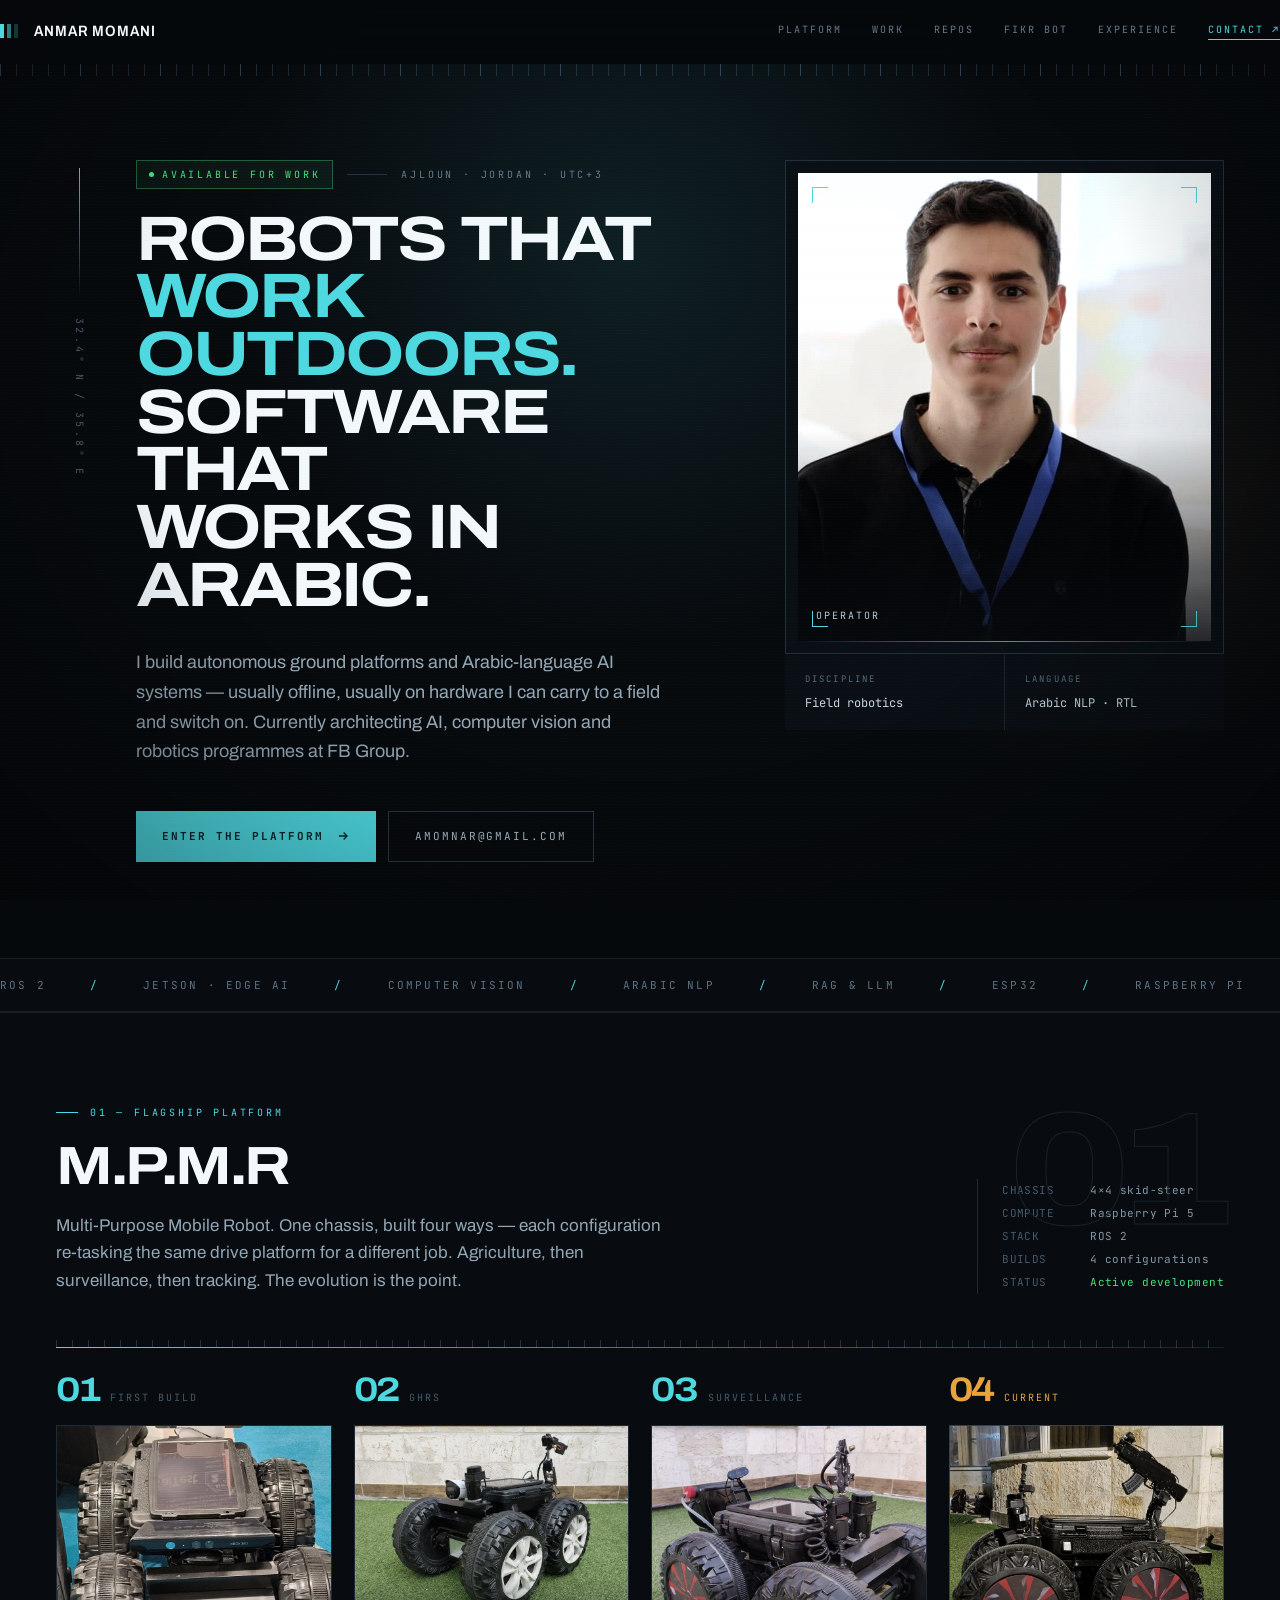
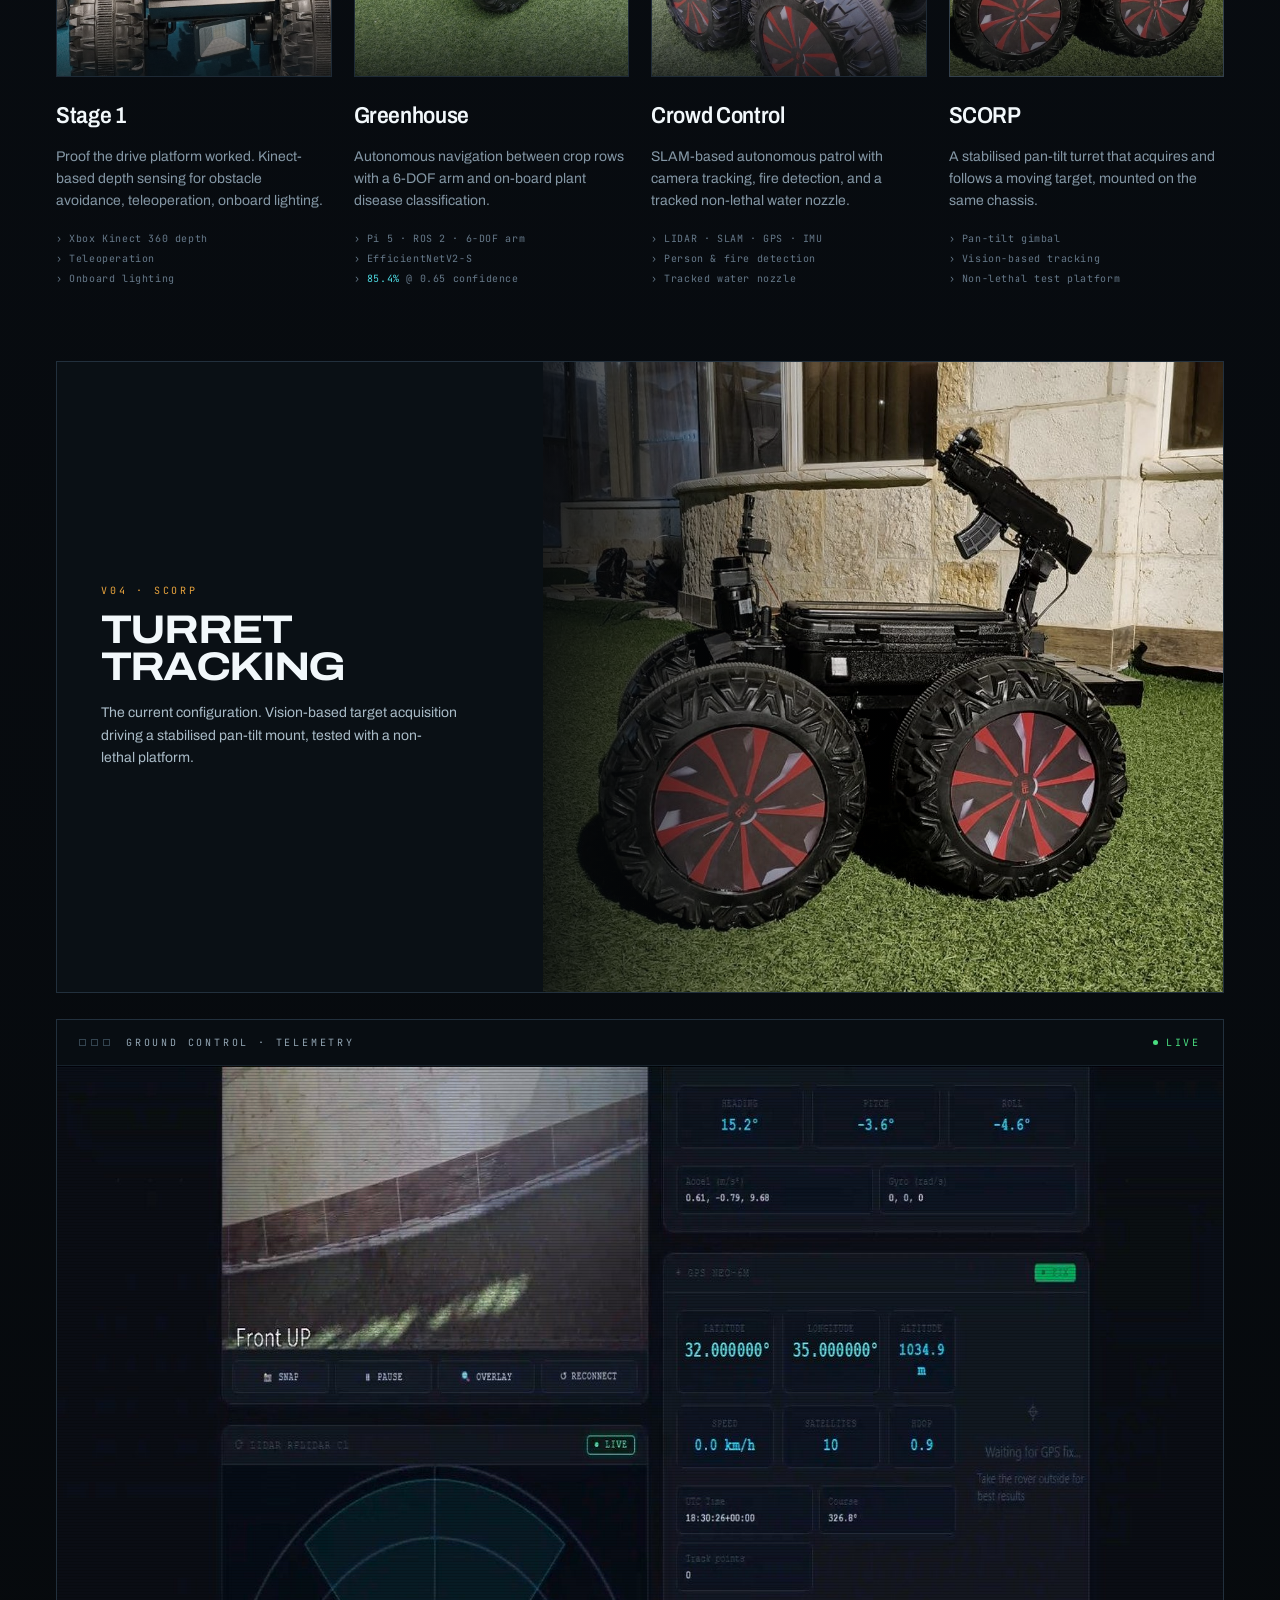
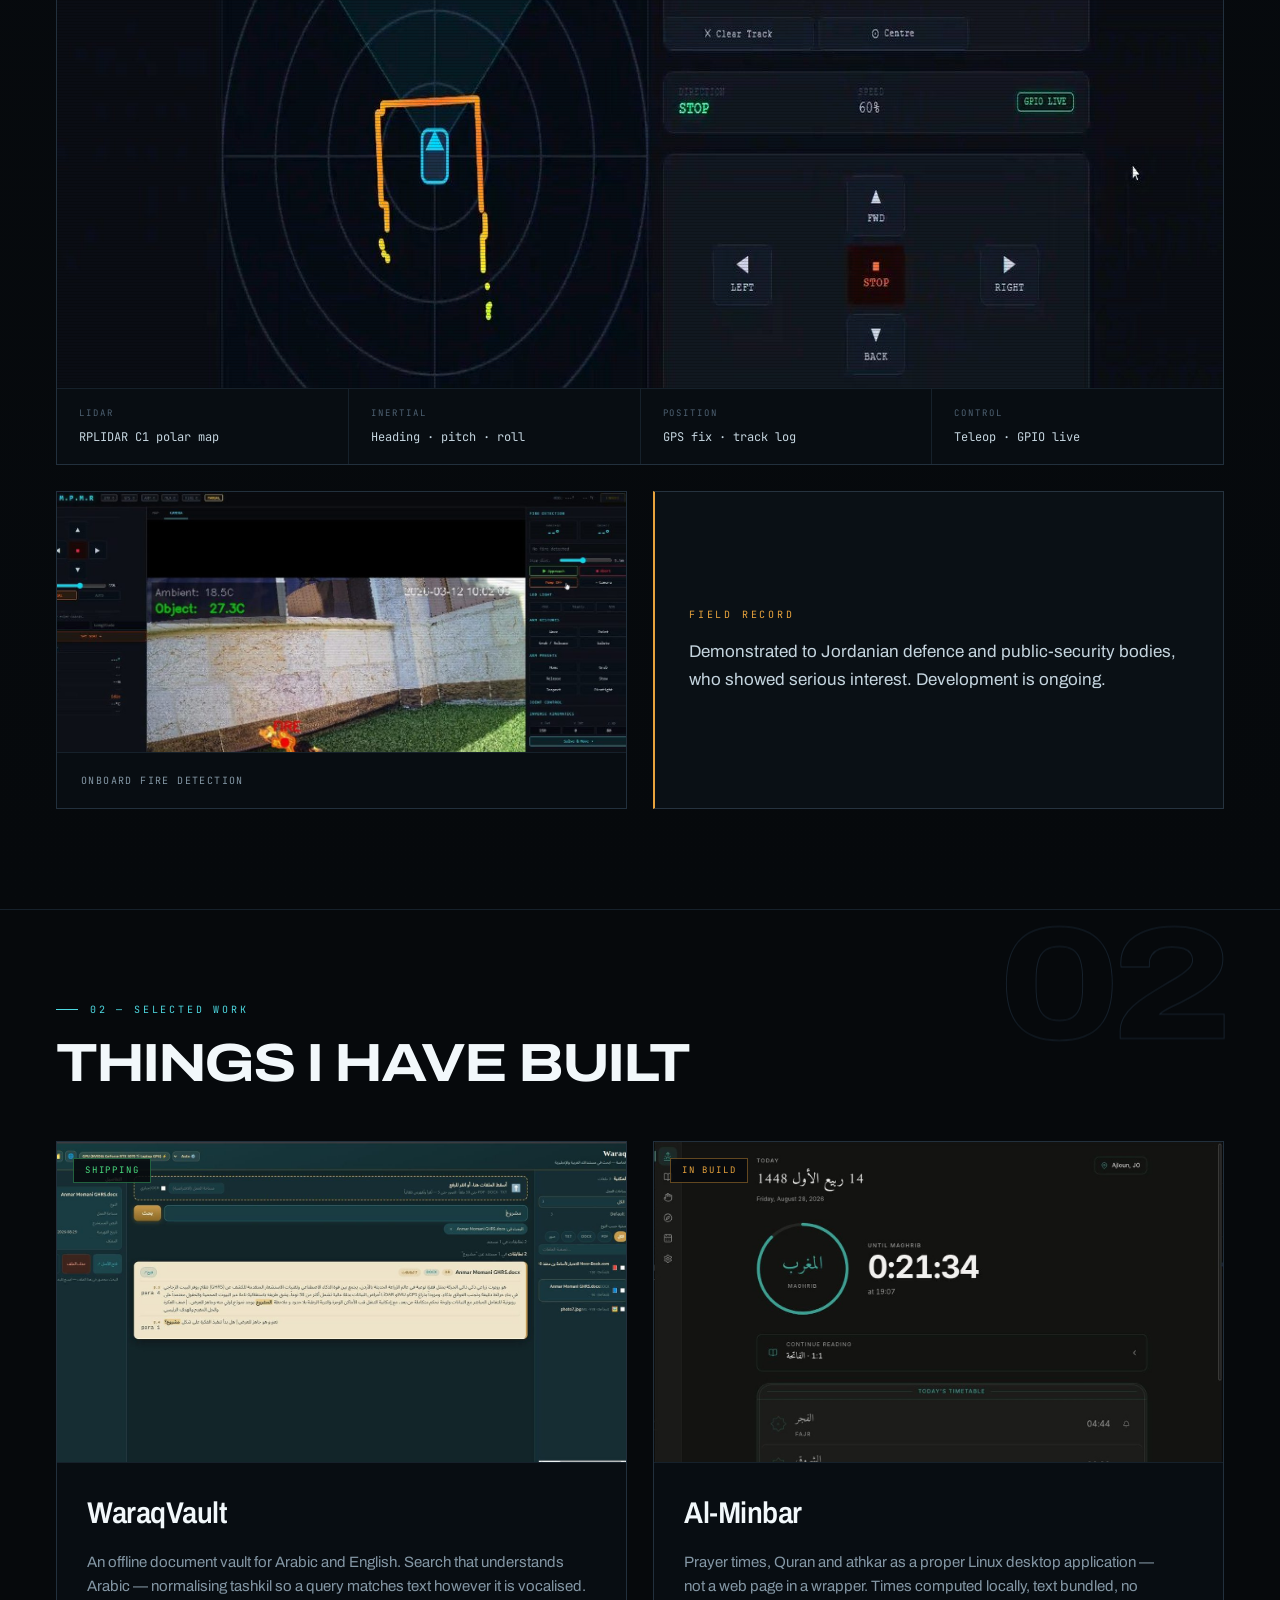
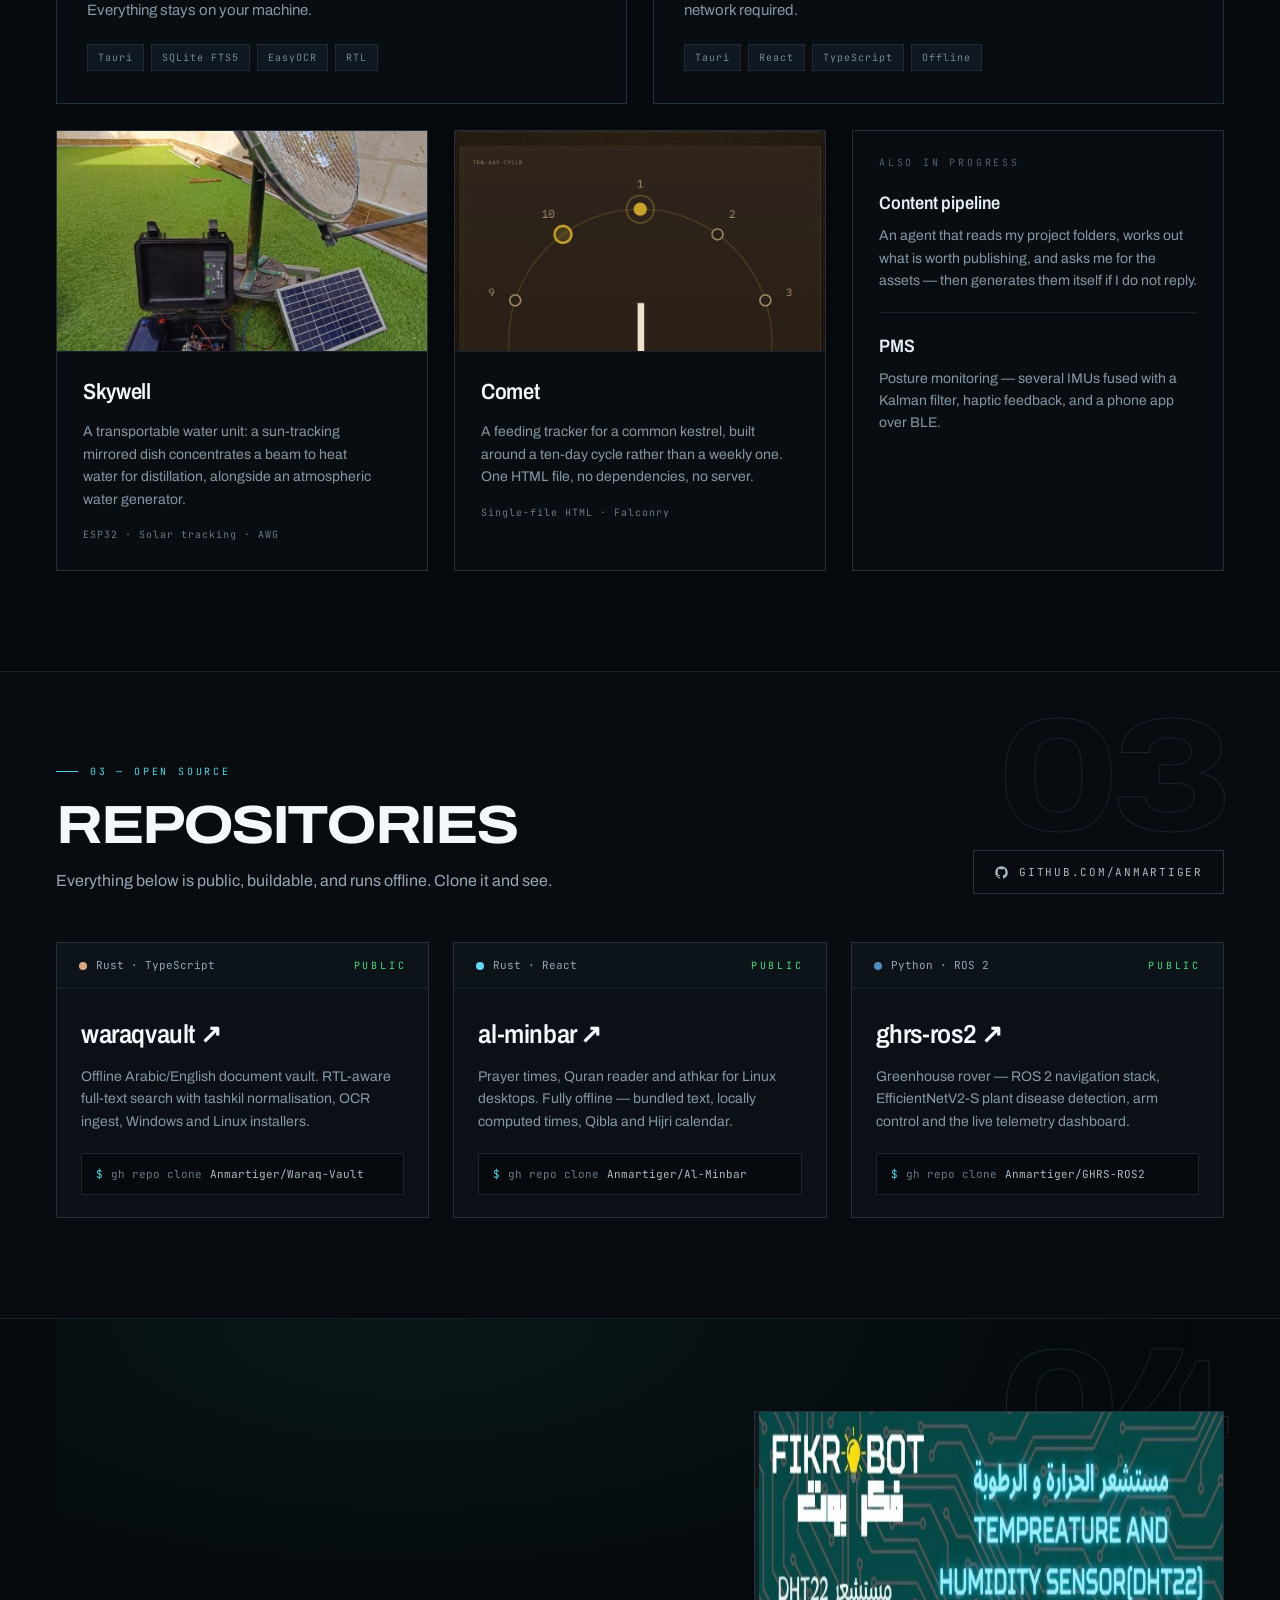
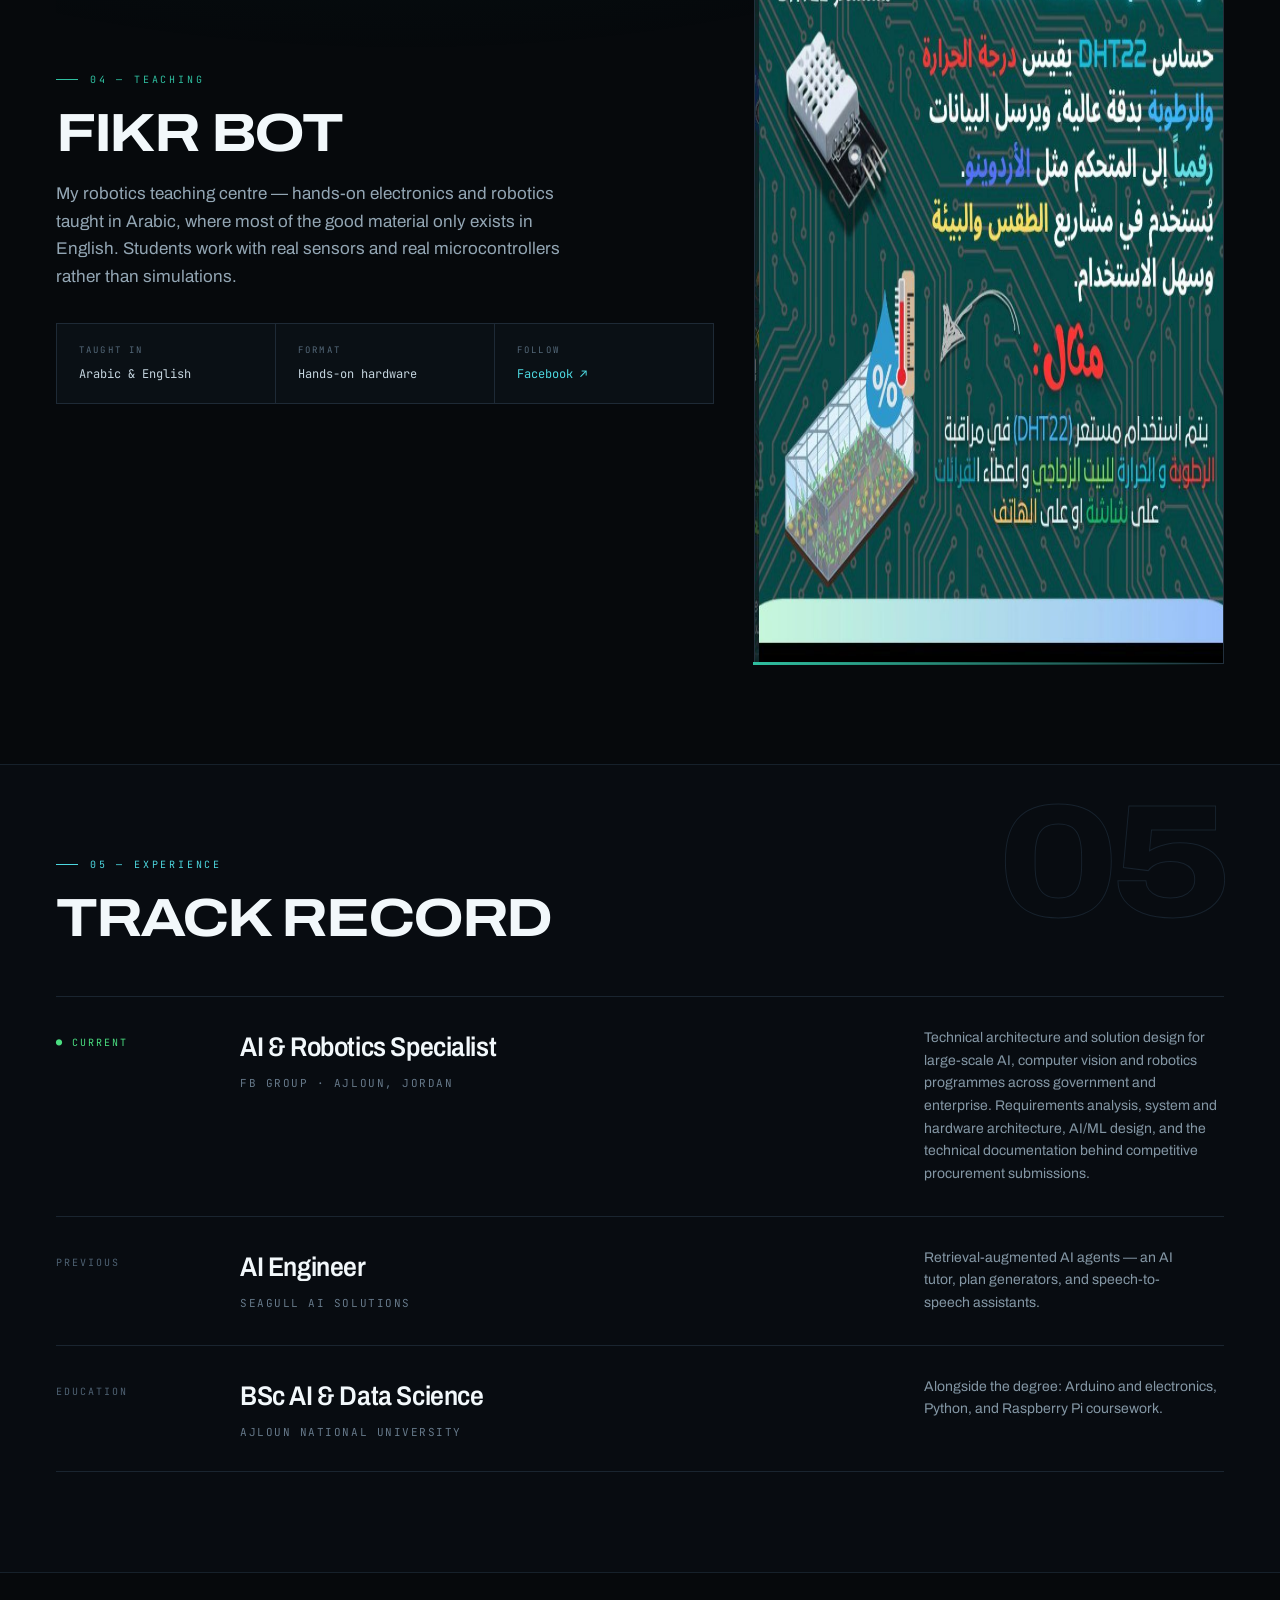
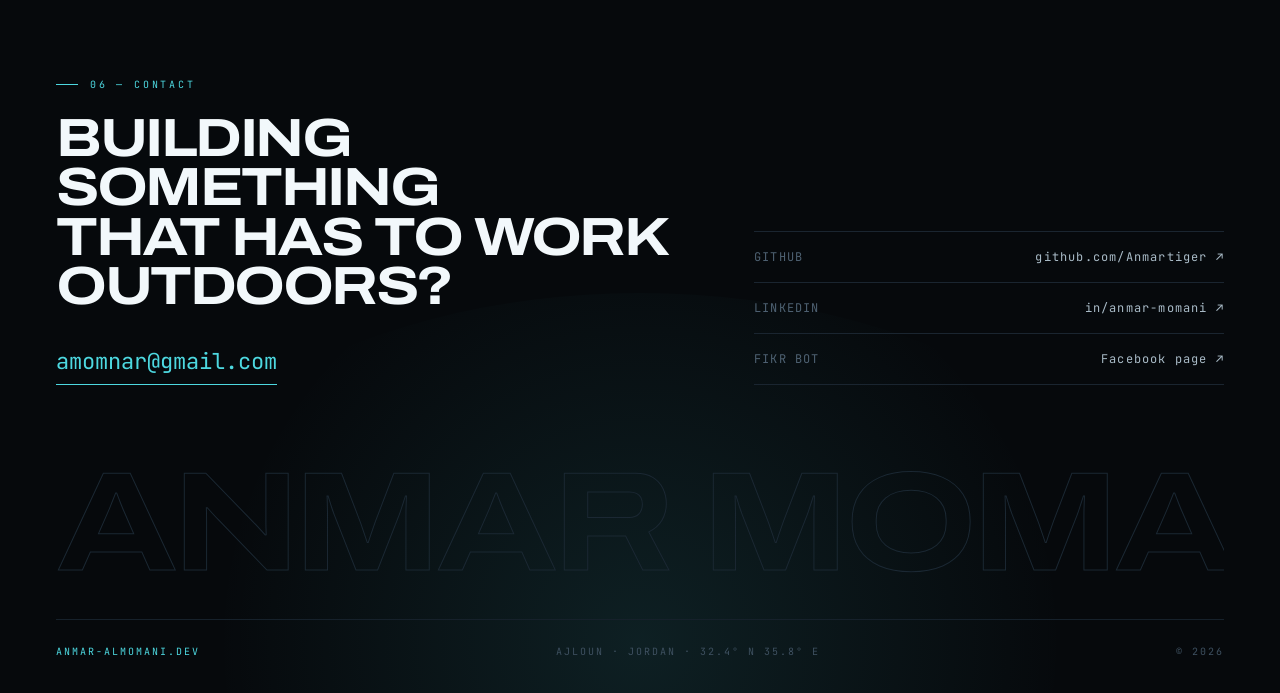
==== index.html @ 81dfa30d "Build portfolio site: M.P.M.R platform, projects, repos, Fikr Bot" ====
<!doctype html>
<html lang="en">
<head>
<meta charset="utf-8">
<meta name="viewport" content="width=device-width, initial-scale=1">
<title>Anmar Momani — AI &amp; Robotics Specialist</title>
<meta name="description" content="Anmar Momani builds autonomous ground robotics and Arabic-language AI systems in Ajloun, Jordan. Field robotics, computer vision, ROS 2, offline Arabic NLP.">
<meta name="theme-color" content="#06090C">
<link rel="canonical" href="https://anmar-almomani.dev/">
<link rel="icon" href="favicon.svg" type="image/svg+xml">
<meta property="og:type" content="website">
<meta property="og:url" content="https://anmar-almomani.dev/">
<meta property="og:title" content="Anmar Momani — AI &amp; Robotics Specialist">
<meta property="og:description" content="Autonomous ground robotics and Arabic-language AI systems. Ajloun, Jordan.">
<meta property="og:image" content="https://anmar-almomani.dev/assets/og-card.jpg">
<meta name="twitter:card" content="summary_large_image">
<meta name="twitter:title" content="Anmar Momani — AI &amp; Robotics Specialist">
<meta name="twitter:description" content="Autonomous ground robotics and Arabic-language AI systems. Ajloun, Jordan.">
<meta name="twitter:image" content="https://anmar-almomani.dev/assets/og-card.jpg">
<link rel="preconnect" href="https://fonts.googleapis.com">
<link rel="preconnect" href="https://fonts.gstatic.com" crossorigin>
<link rel="stylesheet" href="https://fonts.googleapis.com/css2?family=Archivo:wdth,wght@75..125,400..800&family=JetBrains+Mono:wght@400;500;700&display=swap">
<style>
:root{
  --bg:#06090C; --bg2:#080C11; --bg3:#0A1015; --panel:#080D12; --panel2:#0C1319;
  --line:#16212B; --line2:#22303D; --line3:#1A2530;
  --fg:#F2F8FB; --fg2:#D7E3EA; --fg3:#A9BBC7; --mut:#8497A5; --mut2:#66798A; --mut3:#4E6172; --mut4:#3E5060;
  --acc:#4DD8E0; --acc-d:#04252A; --grn:#4ADE80; --amb:#E8A33D; --teal:#2FBFA0;
  --mono:'JetBrains Mono',ui-monospace,SFMono-Regular,Menlo,monospace;
  --sans:Archivo,'Helvetica Neue',Arial,sans-serif;
  --pad:90px; --maxw:1440px;
}
*,*::before,*::after{box-sizing:border-box}
html{scroll-behavior:smooth}
body{margin:0;background:var(--bg);color:var(--fg2);font-family:var(--sans);font-size:16px;line-height:1.5;-webkit-font-smoothing:antialiased;overflow-x:hidden}
img{max-width:100%;display:block}
a{color:var(--acc);text-decoration:none;transition:color .2s}
a:hover{color:#8DEAF0}
p{text-wrap:pretty;margin:0}
h1,h2,h3{margin:0}
:focus-visible{outline:2px solid var(--acc);outline-offset:3px}
.xw{font-variation-settings:'wdth' 118,'wght' 700;font-stretch:118%;text-transform:uppercase;letter-spacing:-.045em;line-height:.92}
.xn{font-variation-settings:'wdth' 88,'wght' 600;font-stretch:88%;letter-spacing:-.015em}
.mono{font-family:var(--mono)}
.eyebrow{font-family:var(--mono);font-size:10px;letter-spacing:.28em;text-transform:uppercase}
.wrap{max-width:var(--maxw);margin:0 auto;padding-left:var(--pad);padding-right:var(--pad)}
section{position:relative;border-top:1px solid var(--line);scroll-margin-top:64px}
.sect-pad{padding:92px 0 100px}

/* ── global grain + scanlines ───────────────────────── */
.grain,.scan{position:fixed;inset:0;pointer-events:none;z-index:60}
.grain{opacity:.045;mix-blend-mode:overlay;background-image:url("data:image/svg+xml,%3Csvg xmlns='http://www.w3.org/2000/svg' width='200' height='200'%3E%3Cfilter id='n'%3E%3CfeTurbulence type='fractalNoise' baseFrequency='.85' numOctaves='4' stitchTiles='stitch'/%3E%3C/filter%3E%3Crect width='200' height='200' filter='url(%23n)'/%3E%3C/svg%3E")}
.scan{opacity:.5;background-image:repeating-linear-gradient(180deg,rgba(120,190,210,.035) 0 1px,transparent 1px 3px)}
.vig{position:fixed;inset:0;pointer-events:none;z-index:59;background:radial-gradient(ellipse at 50% 40%,transparent 55%,rgba(0,0,0,.45) 100%)}

/* ── header ─────────────────────────────────────────── */
header{position:sticky;top:0;z-index:70;background:rgba(6,9,12,.72);backdrop-filter:blur(14px);-webkit-backdrop-filter:blur(14px);border-bottom:1px solid transparent;transition:border-color .3s,background .3s}
header.stuck{border-bottom-color:var(--line);background:rgba(6,9,12,.92)}
.hdr{display:flex;align-items:center;justify-content:space-between;padding:20px 0}
.brand{display:flex;align-items:center;gap:16px}
.bars{display:flex;gap:3px}
.bars i{width:4px;height:14px;background:var(--acc);display:block;animation:pulse 2.6s ease-in-out infinite}
.bars i:nth-child(2){opacity:.55;animation-delay:.25s}
.bars i:nth-child(3){opacity:.22;animation-delay:.5s}
@keyframes pulse{0%,100%{transform:scaleY(1)}50%{transform:scaleY(.55)}}
.brand span{font-size:15px;letter-spacing:.06em;text-transform:uppercase;color:var(--fg)}
nav{display:flex;gap:30px;font-family:var(--mono);font-size:10px;letter-spacing:.2em;text-transform:uppercase}
nav a{color:var(--mut2);position:relative;padding-bottom:3px}
nav a::after{content:"";position:absolute;left:0;bottom:0;height:1px;width:0;background:var(--acc);transition:width .28s cubic-bezier(.2,.8,.2,1)}
nav a:hover{color:var(--fg2)}
nav a:hover::after{width:100%}
nav a.on{color:var(--acc)}
nav a.on::after{width:100%}
.burger{display:none;flex-direction:column;gap:5px;background:none;border:0;cursor:pointer;padding:8px}
.burger i{width:22px;height:1px;background:var(--fg3);display:block;transition:transform .3s,opacity .3s}
.burger.x i:nth-child(1){transform:translateY(6px) rotate(45deg)}
.burger.x i:nth-child(2){opacity:0}
.burger.x i:nth-child(3){transform:translateY(-6px) rotate(-45deg)}

/* ── hero ───────────────────────────────────────────── */
.hero{position:relative;overflow:hidden}
.ticksL{height:12px;background-image:repeating-linear-gradient(to right,#2C3D4E 0 1px,transparent 1px 80px),repeating-linear-gradient(to right,#1B2733 0 1px,transparent 1px 16px)}
.ticks{height:8px;background-image:repeating-linear-gradient(to right,#223040 0 1px,transparent 1px 16px)}
.glow{position:absolute;border-radius:50%;pointer-events:none}
.g1{top:-260px;left:180px;width:900px;height:900px;background:radial-gradient(circle,rgba(77,216,224,.10) 0%,rgba(77,216,224,0) 62%)}
.g2{top:120px;right:-120px;width:620px;height:620px;background:radial-gradient(circle,rgba(232,163,61,.07) 0%,rgba(232,163,61,0) 65%)}
.hero-grid{position:relative;display:grid;grid-template-columns:46px 7fr 5fr;gap:34px;padding:84px 0 0}
.rail{display:flex;flex-direction:column;align-items:center;gap:20px;padding-top:8px}
.rail .ln{width:1px;height:130px;background:linear-gradient(180deg,var(--acc),transparent)}
.rail .vt{writing-mode:vertical-rl;font-family:var(--mono);font-size:10px;letter-spacing:.34em;text-transform:uppercase;color:#4A5D6B}
.chip{display:inline-flex;align-items:center;gap:8px;padding:6px 12px;border:1px solid rgba(74,222,128,.35);background:rgba(74,222,128,.06)}
.dot{width:5px;height:5px;border-radius:50%;background:var(--grn);animation:blink 2s ease-in-out infinite}
@keyframes blink{0%,100%{opacity:1}50%{opacity:.25}}
h1{font-size:clamp(36px,4.9vw,70px);color:var(--fg);margin-bottom:34px}
.lede{max-width:540px;font-size:18px;line-height:1.65;color:#93A6B4;margin-bottom:44px}
.btns{display:flex;gap:12px;flex-wrap:wrap}
.btn{display:inline-flex;align-items:center;gap:12px;padding:16px 26px;font-family:var(--mono);font-size:11px;letter-spacing:.18em;text-transform:uppercase;transition:transform .22s,box-shadow .22s,background .22s,color .22s}
.btn-p{background:var(--acc);color:var(--acc-d);font-weight:700}
.btn-p:hover{color:var(--acc-d);transform:translateY(-2px);box-shadow:0 10px 34px rgba(77,216,224,.28)}
.btn-s{border:1px solid #26333F;color:var(--fg3)}
.btn-s:hover{border-color:var(--acc);color:var(--acc);transform:translateY(-2px)}
.frame{position:relative;border:1px solid var(--line2);background:#090E13;padding:12px}
.frame img{width:100%;height:468px;object-fit:cover;object-position:center 16%;filter:saturate(.78) contrast(1.08)}
.frame .fade{position:absolute;inset:12px;background:linear-gradient(180deg,rgba(6,9,12,0) 55%,rgba(6,9,12,.85) 100%)}
.sweep{position:absolute;left:12px;right:12px;height:1px;background:linear-gradient(90deg,transparent,rgba(77,216,224,.7),transparent);animation:sweep 6s cubic-bezier(.4,0,.6,1) infinite}
@keyframes sweep{0%{top:12px;opacity:0}8%{opacity:1}92%{opacity:1}100%{top:calc(100% - 12px);opacity:0}}
.brk{position:absolute;width:16px;height:16px}
.brk.tl{top:26px;left:26px;border-left:1px solid var(--acc);border-top:1px solid var(--acc)}
.brk.tr{top:26px;right:26px;border-right:1px solid var(--acc);border-top:1px solid var(--acc)}
.brk.bl{bottom:26px;left:26px;border-left:1px solid var(--acc);border-bottom:1px solid var(--acc)}
.brk.br{bottom:26px;right:26px;border-right:1px solid var(--acc);border-bottom:1px solid var(--acc)}
.cap{position:absolute;left:30px;bottom:30px;font-family:var(--mono);font-size:10px;letter-spacing:.2em;text-transform:uppercase;color:#B6C8D4}
.meta2{display:grid;grid-template-columns:1fr 1fr;gap:1px;margin-top:1px;background:var(--line3)}
.meta2>div{background:#090E13;padding:18px 20px}
.mlab{font-family:var(--mono);font-size:9px;letter-spacing:.24em;text-transform:uppercase;color:#55697A;margin-bottom:8px}
.mval{font-family:var(--mono);font-size:12px;color:#C5D5DF}

/* ── marquee ────────────────────────────────────────── */
.strip{border-top:1px solid var(--line);border-bottom:1px solid var(--line);background:var(--bg2);overflow:hidden;margin-top:96px}
.marq{display:flex;width:max-content;animation:marq 42s linear infinite}
.marq:hover{animation-play-state:paused}
.marq ul{display:flex;gap:44px;list-style:none;margin:0;padding:18px 22px 18px 0;font-family:var(--mono);font-size:11px;letter-spacing:.2em;text-transform:uppercase;color:#5C7182;white-space:nowrap}
.marq li.s{color:var(--acc)}
@keyframes marq{to{transform:translateX(-50%)}}

/* ── sections ───────────────────────────────────────── */
.ghost{position:absolute;right:var(--pad);top:58px;font-size:210px;line-height:.8;color:transparent;-webkit-text-stroke:1px #17222D;font-variation-settings:'wdth' 120,'wght' 800;letter-spacing:-.05em;pointer-events:none;will-change:transform}
.eb{display:flex;align-items:center;gap:12px;margin-bottom:22px}
.eb .ln{width:22px;height:1px;background:var(--acc)}
h2{font-size:clamp(34px,4.2vw,58px);color:var(--fg)}
.sub{max-width:620px;font-size:17px;line-height:1.62;color:#93A6B4}

/* MPMR */
.mp-head{display:flex;align-items:flex-end;justify-content:space-between;gap:40px;margin-bottom:20px}
.spec{border-left:1px solid #1E2A36;padding-left:24px;font-family:var(--mono);font-size:11px;line-height:2.1;color:var(--mut);letter-spacing:.04em;white-space:nowrap}
.spec b{color:#46596A;display:inline-block;width:88px;font-weight:400}
.vers{position:relative;display:grid;grid-template-columns:repeat(4,minmax(0,1fr));gap:22px;margin-top:-1px}
.vers::before{content:"";position:absolute;top:0;left:0;right:0;height:1px;background:linear-gradient(90deg,var(--acc) 0%,rgba(77,216,224,.12) 100%)}
.ver{display:flex;flex-direction:column;padding-top:26px}
.vnum{display:flex;align-items:baseline;gap:10px;margin-bottom:18px}
.vnum b{font-size:34px;line-height:1;color:var(--acc);font-variation-settings:'wdth' 118,'wght' 700;letter-spacing:-.03em}
.vnum span{font-family:var(--mono);font-size:10px;letter-spacing:.2em;text-transform:uppercase;color:#46596A}
.vimg{position:relative;border:1px solid #1E2A36;overflow:hidden}
.vimg img{width:100%;height:250px;object-fit:cover;filter:saturate(.75) contrast(1.04);transition:transform .7s cubic-bezier(.2,.8,.2,1)}
.ver:hover .vimg img{transform:scale(1.05)}
.vimg .fade{position:absolute;inset:0;background:linear-gradient(180deg,rgba(6,9,12,0) 60%,rgba(6,9,12,.7) 100%)}
.ver h3{font-size:23px;color:var(--fg);margin:22px 0 12px}
.ver p{font-size:14px;line-height:1.6;color:var(--mut);margin-bottom:16px}
.blist{font-family:var(--mono);font-size:10px;line-height:2;color:var(--mut2);letter-spacing:.06em}
.blist b{color:var(--acc);font-weight:400}
.amb{color:var(--amb)!important}
.band{position:relative;margin-top:72px;border:1px solid var(--line2);background:var(--bg3);display:grid;grid-template-columns:5fr 7fr;overflow:hidden}
.band .imgwrap{position:relative;overflow:hidden;min-height:480px}
.band img{width:100%;height:100%;object-fit:cover;object-position:center 42%;filter:saturate(.8) contrast(1.05)}
.band .msk{position:absolute;inset:0;background:linear-gradient(90deg,rgba(6,9,12,.85) 0%,rgba(6,9,12,.15) 38%,rgba(6,9,12,0) 60%)}
.band .txt{display:flex;flex-direction:column;justify-content:center;padding:48px 44px}
.band h3{font-size:40px;color:var(--fg);margin:14px 0 16px}
.band p{font-size:14px;line-height:1.62;color:var(--fg3)}
.dash{margin-top:26px;border:1px solid var(--line2);background:var(--panel)}
.dbar{display:flex;align-items:center;justify-content:space-between;padding:15px 22px;border-bottom:1px solid var(--line)}
.leds{display:flex;gap:5px}
.leds i{width:7px;height:7px;border:1px solid #33434F;display:block}
.dwrap{position:relative;overflow:hidden}
.dwrap .lines{position:absolute;inset:0;pointer-events:none;background-image:repeating-linear-gradient(180deg,rgba(0,0,0,.32) 0 1px,transparent 1px 3px);opacity:.55}
.dwrap .glide{position:absolute;left:0;right:0;height:80px;background:linear-gradient(180deg,transparent,rgba(77,216,224,.07),transparent);animation:glide 7s linear infinite}
@keyframes glide{0%{top:-80px}100%{top:100%}}
.dgrid{display:grid;grid-template-columns:repeat(4,minmax(0,1fr));gap:1px;background:var(--line);border-top:1px solid var(--line)}
.dgrid>div{background:var(--panel);padding:18px 22px}
.dlab{font-family:var(--mono);font-size:9px;letter-spacing:.22em;color:var(--mut3);margin-bottom:8px}
.dval{font-family:var(--mono);font-size:12px;color:#C5D5DF}
.duo{display:grid;grid-template-columns:1fr 1fr;gap:26px;margin-top:26px}
.note{display:flex;flex-direction:column;justify-content:center;padding:30px 34px;border:1px solid #26333F;border-left:2px solid var(--amb);background:var(--bg3)}
.note p{font-size:17px;line-height:1.6;color:#C5D5DF}

/* cards */
.g2c{display:grid;grid-template-columns:1fr 1fr;gap:26px}
.g3c{display:grid;grid-template-columns:repeat(3,minmax(0,1fr));gap:26px;margin-top:26px}
.card{border:1px solid var(--line2);background:var(--panel);display:flex;flex-direction:column;transition:border-color .3s,transform .3s}
.card:hover{border-color:#33434F;transform:translateY(-3px)}
.cimg{position:relative;overflow:hidden}
.cimg img{width:100%;height:320px;object-fit:cover;object-position:top;transition:transform .8s cubic-bezier(.2,.8,.2,1)}
.card:hover .cimg img{transform:scale(1.04)}
.badge{position:absolute;top:16px;left:16px;padding:5px 11px;background:rgba(6,9,12,.85);font-family:var(--mono);font-size:9px;letter-spacing:.2em;text-transform:uppercase}
.badge.ok{border:1px solid rgba(74,222,128,.4);color:var(--grn)}
.badge.wip{border:1px solid rgba(232,163,61,.4);color:var(--amb)}
.cbody{padding:28px 30px 32px;border-top:1px solid var(--line);flex-grow:1}
.card h3{font-size:30px;color:var(--fg);margin-bottom:14px}
.card p{font-size:15px;line-height:1.62;color:var(--mut);margin-bottom:22px}
.tags{display:flex;flex-wrap:wrap;gap:7px;font-family:var(--mono);font-size:10px;letter-spacing:.1em;color:#728899}
.tags span{padding:5px 10px;background:#0F1720;border:1px solid #1E2A36}
.sm .cimg img{height:220px;object-position:center}
.sm .cbody{padding:24px 26px 28px}
.sm h3{font-size:22px;margin-bottom:12px}
.sm p{font-size:14px;line-height:1.6;margin-bottom:16px}
.tiny{font-family:var(--mono);font-size:10px;letter-spacing:.1em;color:var(--mut2)}
.also{padding:24px 26px 28px}
.also h4{font-size:18px;color:#E4EEF3;margin:0 0 8px;font-variation-settings:'wdth' 88,'wght' 600}
.also p{font-size:14px;line-height:1.58;color:var(--mut);margin:0}
.hr{height:1px;background:var(--line);margin:20px 0}

/* repos */
.repos{display:grid;grid-template-columns:repeat(3,minmax(0,1fr));gap:24px}
.repo{border:1px solid var(--line2);background:var(--bg3);display:flex;flex-direction:column;transition:border-color .3s,transform .3s}
.repo:hover{border-color:var(--acc);transform:translateY(-3px)}
.rhead{display:flex;align-items:center;justify-content:space-between;padding:14px 22px;border-bottom:1px solid var(--line);background:var(--panel2)}
.lang{display:flex;align-items:center;gap:9px;font-family:var(--mono);font-size:11px;color:#93A6B4}
.lang i{width:8px;height:8px;border-radius:50%;display:block}
.rbody{padding:26px 24px 0;flex-grow:1}
.repo h3{font-size:26px;color:var(--fg);margin-bottom:12px}
.repo p{font-size:14px;line-height:1.6;color:var(--mut);margin-bottom:20px}
.clone{margin:0 24px 22px;display:flex;align-items:center;gap:8px;padding:12px 14px;background:#060A0E;border:1px solid var(--line3);font-family:var(--mono);font-size:11px;color:var(--mut2);overflow-x:auto}
.clone b{color:var(--acc);font-weight:400}
.clone em{color:var(--fg3);font-style:normal}
.ghbtn{display:inline-flex;align-items:center;gap:10px;padding:13px 20px;border:1px solid #26333F;font-family:var(--mono);font-size:11px;letter-spacing:.16em;text-transform:uppercase;color:var(--fg3);transition:border-color .25s,color .25s,transform .25s}
.ghbtn:hover{border-color:var(--acc);color:var(--acc);transform:translateY(-2px)}

/* fikr */
.fk{display:grid;grid-template-columns:7fr 5fr;gap:40px;align-items:center;position:relative}
.fkglow{position:absolute;top:-92px;left:0;right:0;height:340px;background:radial-gradient(ellipse at 30% 0%,rgba(47,191,160,.08) 0%,rgba(47,191,160,0) 70%);pointer-events:none}
.tri{display:grid;grid-template-columns:repeat(3,minmax(0,1fr));gap:1px;background:#1E2A36;border:1px solid #1E2A36}
.tri>div{background:var(--bg3);padding:20px 22px}
.fkimg{position:relative}
.fkimg::after{content:"";position:absolute;bottom:-1px;left:-1px;right:-1px;height:3px;background:linear-gradient(90deg,var(--teal),transparent)}

/* experience */
.xp{display:grid;grid-template-columns:150px 1fr 300px;gap:34px;padding:30px 0;border-top:1px solid var(--line3)}
.xp:last-child{border-bottom:1px solid var(--line3)}
.xp h3{font-size:27px;color:var(--fg);margin-bottom:8px}
.xp .org{font-family:var(--mono);font-size:11px;letter-spacing:.14em;text-transform:uppercase;color:var(--mut2)}
.xp p{font-size:14px;line-height:1.62;color:var(--mut)}
.xp .when{font-family:var(--mono);font-size:10px;letter-spacing:.2em;color:var(--mut3);padding-top:8px}
.xp .when.now{color:var(--grn)}

/* contact */
#contact{overflow:hidden}
.cglow{position:absolute;bottom:-300px;left:50%;transform:translateX(-50%);width:1100px;height:700px;border-radius:50%;background:radial-gradient(circle,rgba(77,216,224,.11) 0%,rgba(77,216,224,0) 65%);pointer-events:none}
.cgrid{position:relative;display:grid;grid-template-columns:7fr 5fr;gap:40px;align-items:end}
.mailto{display:inline-block;font-family:var(--mono);font-size:22px;border-bottom:1px solid var(--acc);padding-bottom:6px}
.links{display:flex;flex-direction:column;font-family:var(--mono);font-size:12px;letter-spacing:.1em}
.links a{display:flex;justify-content:space-between;align-items:center;padding:16px 0;border-top:1px solid var(--line3);color:var(--mut3);transition:color .22s,padding-left .22s}
.links a:last-child{border-bottom:1px solid var(--line3)}
.links a em{font-style:normal;color:var(--fg3);transition:color .22s}
.links a:hover{color:var(--acc);padding-left:8px}
.links a:hover em{color:var(--acc)}
.wordmark{position:relative;margin-top:84px;font-size:clamp(52px,11vw,158px);line-height:.78;color:transparent;-webkit-text-stroke:1px #1B2833;white-space:nowrap;overflow:hidden}
footer{position:relative;display:flex;align-items:center;justify-content:space-between;gap:20px;margin-top:40px;padding:24px 0 34px;border-top:1px solid var(--line);font-family:var(--mono);font-size:10px;letter-spacing:.2em;text-transform:uppercase;color:var(--mut4);flex-wrap:wrap}

/* ── reveal ─────────────────────────────────────────── */
.rv{opacity:0;transform:translateY(26px);transition:opacity .8s cubic-bezier(.2,.8,.2,1),transform .8s cubic-bezier(.2,.8,.2,1)}
.rv.in{opacity:1;transform:none}
.rv.d1{transition-delay:.08s}.rv.d2{transition-delay:.16s}.rv.d3{transition-delay:.24s}.rv.d4{transition-delay:.32s}

/* ── responsive ─────────────────────────────────────── */
@media(max-width:1280px){:root{--pad:56px}.ghost{font-size:160px}}
@media(max-width:1080px){
  .hero-grid{grid-template-columns:1fr;gap:44px}
  .rail{display:none}
  .frame img{height:420px}
  .vers{grid-template-columns:1fr 1fr;gap:34px}
  .vers::before{display:none}
  .g3c,.repos,.dgrid{grid-template-columns:1fr 1fr}
  .xp{grid-template-columns:120px 1fr;gap:24px}
  .xp p{grid-column:2}
  .mp-head{flex-direction:column;align-items:flex-start;gap:28px}
  .spec{border-left:0;border-top:1px solid #1E2A36;padding:20px 0 0}
  .fk,.cgrid{grid-template-columns:1fr;gap:34px}
  .cgrid{align-items:start}
}
@media(max-width:820px){
  :root{--pad:24px}
  .sect-pad{padding:64px 0 68px}
  nav{position:fixed;inset:56px 0 auto;flex-direction:column;gap:0;background:rgba(6,9,12,.98);border-bottom:1px solid var(--line);padding:8px 24px 22px;transform:translateY(-120%);transition:transform .35s cubic-bezier(.2,.8,.2,1);font-size:12px}
  nav.open{transform:none}
  nav a{padding:15px 0;border-bottom:1px solid var(--line)}
  nav a::after{display:none}
  .burger{display:flex}
  .ghost{font-size:104px;top:34px}
  .g2c,.g3c,.repos,.duo,.dgrid,.tri{grid-template-columns:1fr}
  .vers{grid-template-columns:1fr;gap:40px}
  .cimg img{height:230px}
  .band{grid-template-columns:1fr}
  .band .txt{padding:26px 24px;order:2}
  .band .imgwrap{min-height:0;order:1}
  .band img{height:280px}
  .band .msk{background:linear-gradient(180deg,rgba(6,9,12,0) 55%,rgba(6,9,12,.65) 100%)}
  .band h3{font-size:30px}
  .strip{margin-top:56px}
  .frame img{height:340px}
  .lede{font-size:16px;margin-bottom:32px}
  .btn{flex:1 1 auto;justify-content:center}
  .xp{grid-template-columns:1fr;gap:12px}
  .xp .when{padding-top:0}
  .note p{font-size:15px}
  .eb{flex-wrap:wrap;row-gap:10px}
  .chip .eyebrow{white-space:nowrap;letter-spacing:.16em}
  .hero-grid .eb>span[style*="width:40px"]{display:none}
  footer{justify-content:center;text-align:center;gap:10px}
}
@media(prefers-reduced-motion:reduce){
  html{scroll-behavior:auto}
  *,*::before,*::after{animation-duration:.001ms!important;animation-iteration-count:1!important;transition-duration:.001ms!important}
  .rv{opacity:1;transform:none}
  .scan{display:none}
}
</style>
</head>
<body>
<div class="grain" aria-hidden="true"></div>
<div class="scan" aria-hidden="true"></div>
<div class="vig" aria-hidden="true"></div>

<header id="hdr">
  <div class="wrap hdr">
    <a class="brand" href="#top" aria-label="Anmar Momani — home">
      <span class="bars" aria-hidden="true"><i></i><i></i><i></i></span>
      <span class="xn">Anmar Momani</span>
    </a>
    <nav id="nav">
      <a href="#platform">Platform</a>
      <a href="#work">Work</a>
      <a href="#repos">Repos</a>
      <a href="#fikrbot">Fikr Bot</a>
      <a href="#experience">Experience</a>
      <a href="#contact" class="on">Contact ↗</a>
    </nav>
    <button class="burger" id="burger" aria-label="Menu" aria-expanded="false"><i></i><i></i><i></i></button>
  </div>
</header>

<main id="top">

<div class="hero">
  <div class="ticksL"></div>
  <div class="glow g1" aria-hidden="true"></div>
  <div class="glow g2" aria-hidden="true"></div>
  <div class="wrap">
    <div class="hero-grid">
      <div class="rail" aria-hidden="true"><div class="ln"></div><div class="vt">32.4° N / 35.8° E</div></div>
      <div>
        <div class="eb rv" style="gap:14px">
          <span class="chip"><span class="dot"></span><span class="eyebrow" style="color:var(--grn)">Available for work</span></span>
          <span style="width:40px;height:1px;background:#24313E"></span>
          <span class="eyebrow" style="color:var(--mut2)">Ajloun · Jordan · UTC+3</span>
        </div>
        <h1 class="xw rv d1">Robots that<br><span style="color:var(--acc)">work outdoors.</span><br>Software that<br>works in Arabic.</h1>
        <p class="lede rv d2">I build autonomous ground platforms and Arabic-language AI systems — usually offline, usually on hardware I can carry to a field and switch on. Currently architecting AI, computer vision and robotics programmes at FB Group.</p>
        <div class="btns rv d3">
          <a class="btn btn-p" href="#platform">Enter the platform
            <svg width="14" height="14" viewBox="0 0 24 24" fill="none" stroke="currentColor" stroke-width="2.2" aria-hidden="true"><path d="M5 12h14M13 6l6 6-6 6"/></svg></a>
          <a class="btn btn-s" href="mailto:amomnar@gmail.com">amomnar@gmail.com</a>
        </div>
      </div>
      <div class="rv d2">
        <div class="frame">
          <img src="assets/portrait.jpg" width="800" height="980" alt="Anmar Momani">
          <div class="fade"></div><div class="sweep"></div>
          <div class="brk tl"></div><div class="brk tr"></div><div class="brk bl"></div><div class="brk br"></div>
          <div class="cap">Operator</div>
        </div>
        <div class="meta2">
          <div><div class="mlab">Discipline</div><div class="mval">Field robotics</div></div>
          <div><div class="mlab">Language</div><div class="mval">Arabic NLP · RTL</div></div>
        </div>
      </div>
    </div>
  </div>
  <div class="strip">
    <div class="marq" id="marq"><ul id="marqul">
      <li>ROS 2</li><li class="s">/</li><li>Jetson · Edge AI</li><li class="s">/</li><li>Computer Vision</li><li class="s">/</li>
      <li>Arabic NLP</li><li class="s">/</li><li>RAG &amp; LLM</li><li class="s">/</li><li>ESP32</li><li class="s">/</li>
      <li>Raspberry Pi</li><li class="s">/</li><li>Tauri</li><li class="s">/</li><li>Solution Architecture</li><li class="s">/</li>
    </ul></div>
  </div>
</div>

<!-- 01 PLATFORM -->
<section id="platform" class="sect-pad" style="background:linear-gradient(180deg,#080C11 0%,#06090C 100%)">
  <div class="ghost xw" data-par aria-hidden="true">01</div>
  <div class="wrap">
    <div class="mp-head">
      <div style="max-width:700px">
        <div class="eb rv"><span class="ln"></span><span class="eyebrow" style="color:var(--acc)">01 — Flagship platform</span></div>
        <h2 class="xw rv d1" style="margin-bottom:20px">M.P.M.R</h2>
        <p class="sub rv d2">Multi-Purpose Mobile Robot. One chassis, built four ways — each configuration re-tasking the same drive platform for a different job. Agriculture, then surveillance, then tracking. The evolution is the point.</p>
      </div>
      <div class="spec rv d2">
        <div><b>CHASSIS</b>4×4 skid-steer</div>
        <div><b>COMPUTE</b>Raspberry Pi 5</div>
        <div><b>STACK</b>ROS 2</div>
        <div><b>BUILDS</b>4 configurations</div>
        <div><b>STATUS</b><span style="color:var(--grn)">Active development</span></div>
      </div>
    </div>
    <div class="ticks" style="margin-top:46px"></div>

    <div class="vers">
      <article class="ver rv">
        <div class="vnum"><b class="xw">01</b><span>First build</span></div>
        <div class="vimg"><img src="assets/rover-1.jpg" width="900" height="760" loading="lazy" alt="Stage 1 rover"><div class="fade"></div></div>
        <h3 class="xn">Stage 1</h3>
        <p>Proof the drive platform worked. Kinect-based depth sensing for obstacle avoidance, teleoperation, onboard lighting.</p>
        <div class="blist"><div>› Xbox Kinect 360 depth</div><div>› Teleoperation</div><div>› Onboard lighting</div></div>
      </article>
      <article class="ver rv d1">
        <div class="vnum"><b class="xw">02</b><span>GHRS</span></div>
        <div class="vimg"><img src="assets/rover-2.jpg" width="900" height="760" loading="lazy" alt="GHRS greenhouse rover"><div class="fade"></div></div>
        <h3 class="xn">Greenhouse</h3>
        <p>Autonomous navigation between crop rows with a 6-DOF arm and on-board plant disease classification.</p>
        <div class="blist"><div>› Pi 5 · ROS 2 · 6-DOF arm</div><div>› EfficientNetV2-S</div><div>› <b>85.4%</b> @ 0.65 confidence</div></div>
      </article>
      <article class="ver rv d2">
        <div class="vnum"><b class="xw">03</b><span>Surveillance</span></div>
        <div class="vimg"><img src="assets/rover-3.jpg" width="900" height="760" loading="lazy" alt="Crowd control configuration"><div class="fade"></div></div>
        <h3 class="xn">Crowd Control</h3>
        <p>SLAM-based autonomous patrol with camera tracking, fire detection, and a tracked non-lethal water nozzle.</p>
        <div class="blist"><div>› LIDAR · SLAM · GPS · IMU</div><div>› Person &amp; fire detection</div><div>› Tracked water nozzle</div></div>
      </article>
      <article class="ver rv d3">
        <div class="vnum"><b class="xw amb">04</b><span class="amb">Current</span></div>
        <div class="vimg" style="border-color:#33404D"><img src="assets/rover-4.jpg" width="900" height="760" loading="lazy" alt="SCORP configuration"><div class="fade"></div></div>
        <h3 class="xn">SCORP</h3>
        <p>A stabilised pan-tilt turret that acquires and follows a moving target, mounted on the same chassis.</p>
        <div class="blist"><div>› Pan-tilt gimbal</div><div>› Vision-based tracking</div><div>› Non-lethal test platform</div></div>
      </article>
    </div>

    <div class="band rv">
      <div class="txt">
        <div class="eyebrow" style="color:var(--amb)">V04 · SCORP</div>
        <h3 class="xw">Turret<br>tracking</h3>
        <p>The current configuration. Vision-based target acquisition driving a stabilised pan-tilt mount, tested with a non-lethal platform.</p>
      </div>
      <div class="imgwrap">
        <img src="assets/scorp-wide.jpg" width="1080" height="1000" loading="lazy" alt="SCORP configuration with pan-tilt turret">
        <div class="msk"></div>
      </div>
    </div>

    <div class="dash rv">
      <div class="dbar">
        <div style="display:flex;align-items:center;gap:16px">
          <span class="leds" aria-hidden="true"><i></i><i></i><i></i></span>
          <span class="eyebrow" style="color:#93A6B4">Ground control · Telemetry</span>
        </div>
        <div style="display:flex;align-items:center;gap:8px"><span class="dot"></span><span class="eyebrow" style="color:var(--grn)">Live</span></div>
      </div>
      <div class="dwrap">
        <img src="assets/dashboard.jpg" width="1600" height="922" loading="lazy" alt="Rover telemetry dashboard: LIDAR polar map, camera feed, IMU and GPS readouts">
        <div class="lines"></div><div class="glide"></div>
      </div>
      <div class="dgrid">
        <div><div class="dlab">LIDAR</div><div class="dval">RPLIDAR C1 polar map</div></div>
        <div><div class="dlab">INERTIAL</div><div class="dval">Heading · pitch · roll</div></div>
        <div><div class="dlab">POSITION</div><div class="dval">GPS fix · track log</div></div>
        <div><div class="dlab">CONTROL</div><div class="dval">Teleop · GPIO live</div></div>
      </div>
    </div>

    <div class="duo">
      <div class="card rv" style="transform:none">
        <div class="cimg"><img src="assets/firedet.jpg" width="1200" height="660" loading="lazy" alt="Onboard fire detection" style="height:260px"></div>
        <div class="cbody" style="padding:20px 24px"><div class="eyebrow" style="color:var(--mut);letter-spacing:.14em">Onboard fire detection</div></div>
      </div>
      <div class="note rv d1">
        <div class="eyebrow" style="color:var(--amb);margin-bottom:16px">Field record</div>
        <p>Demonstrated to Jordanian defence and public-security bodies, who showed serious interest. Development is ongoing.</p>
      </div>
    </div>
  </div>
</section>

<!-- 02 WORK -->
<section id="work" class="sect-pad">
  <div class="ghost xw" data-par aria-hidden="true">02</div>
  <div class="wrap">
    <div class="eb rv"><span class="ln"></span><span class="eyebrow" style="color:var(--acc)">02 — Selected work</span></div>
    <h2 class="xw rv d1" style="margin-bottom:52px">Things I have built</h2>

    <div class="g2c">
      <article class="card rv">
        <div class="cimg"><img src="assets/waraq.jpg" width="1400" height="860" loading="lazy" alt="WaraqVault search interface"><span class="badge ok">Shipping</span></div>
        <div class="cbody">
          <h3 class="xn">WaraqVault</h3>
          <p>An offline document vault for Arabic and English. Search that understands Arabic — normalising tashkil so a query matches text however it is vocalised. Everything stays on your machine.</p>
          <div class="tags"><span>Tauri</span><span>SQLite FTS5</span><span>EasyOCR</span><span>RTL</span></div>
        </div>
      </article>
      <article class="card rv d1">
        <div class="cimg"><img src="assets/alminbar.jpg" width="1400" height="860" loading="lazy" alt="Al-Minbar interface"><span class="badge wip">In build</span></div>
        <div class="cbody">
          <h3 class="xn">Al-Minbar</h3>
          <p>Prayer times, Quran and athkar as a proper Linux desktop application — not a web page in a wrapper. Times computed locally, text bundled, no network required.</p>
          <div class="tags"><span>Tauri</span><span>React</span><span>TypeScript</span><span>Offline</span></div>
        </div>
      </article>
    </div>

    <div class="g3c">
      <article class="card sm rv">
        <div class="cimg"><img src="assets/skywell.jpg" width="900" height="760" loading="lazy" alt="Skywell water unit"></div>
        <div class="cbody">
          <h3 class="xn">Skywell</h3>
          <p>A transportable water unit: a sun-tracking mirrored dish concentrates a beam to heat water for distillation, alongside an atmospheric water generator.</p>
          <div class="tiny">ESP32 · Solar tracking · AWG</div>
        </div>
      </article>
      <article class="card sm rv d1">
        <div class="cimg"><img src="assets/comet.jpg" width="900" height="760" loading="lazy" alt="Comet feeding tracker"></div>
        <div class="cbody">
          <h3 class="xn">Comet</h3>
          <p>A feeding tracker for a common kestrel, built around a ten-day cycle rather than a weekly one. One HTML file, no dependencies, no server.</p>
          <div class="tiny">Single-file HTML · Falconry</div>
        </div>
      </article>
      <article class="card sm rv d2">
        <div class="also">
          <div class="eyebrow" style="color:var(--mut3);margin-bottom:20px">Also in progress</div>
          <h4>Content pipeline</h4>
          <p>An agent that reads my project folders, works out what is worth publishing, and asks me for the assets — then generates them itself if I do not reply.</p>
          <div class="hr"></div>
          <h4>PMS</h4>
          <p>Posture monitoring — several IMUs fused with a Kalman filter, haptic feedback, and a phone app over BLE.</p>
        </div>
      </article>
    </div>
  </div>
</section>

<!-- 03 REPOS -->
<section id="repos" class="sect-pad" style="background:var(--bg2)">
  <div class="ghost xw" data-par aria-hidden="true">03</div>
  <div class="wrap">
    <div style="display:flex;align-items:flex-end;justify-content:space-between;gap:30px;margin-bottom:48px;flex-wrap:wrap">
      <div>
        <div class="eb rv"><span class="ln"></span><span class="eyebrow" style="color:var(--acc)">03 — Open source</span></div>
        <h2 class="xw rv d1" style="margin-bottom:18px">Repositories</h2>
        <p class="sub rv d2" style="max-width:560px;font-size:16px">Everything below is public, buildable, and runs offline. Clone it and see.</p>
      </div>
      <a class="ghbtn rv d2" href="https://github.com/Anmartiger" target="_blank" rel="noopener">
        <svg width="15" height="15" viewBox="0 0 24 24" fill="currentColor" aria-hidden="true"><path d="M12 2C6.48 2 2 6.48 2 12c0 4.42 2.87 8.17 6.84 9.5.5.09.68-.22.68-.48v-1.69c-2.78.6-3.37-1.34-3.37-1.34-.45-1.16-1.11-1.47-1.11-1.47-.91-.62.07-.6.07-.6 1 .07 1.53 1.03 1.53 1.03.89 1.52 2.34 1.08 2.91.83.09-.65.35-1.09.63-1.34-2.22-.25-4.56-1.11-4.56-4.94 0-1.09.39-1.98 1.03-2.68-.1-.25-.45-1.27.1-2.64 0 0 .84-.27 2.75 1.02.8-.22 1.65-.33 2.5-.33s1.7.11 2.5.33c1.91-1.29 2.75-1.02 2.75-1.02.55 1.37.2 2.39.1 2.64.64.7 1.03 1.59 1.03 2.68 0 3.84-2.34 4.69-4.57 4.94.36.31.68.92.68 1.85v2.74c0 .27.18.58.69.48A10 10 0 0 0 22 12c0-5.52-4.48-10-10-10z"/></svg>
        github.com/Anmartiger
      </a>
    </div>

    <div class="repos">
      <article class="repo rv">
        <div class="rhead"><span class="lang"><i style="background:#DEA584"></i>Rust · TypeScript</span><span class="eyebrow" style="color:var(--grn)">Public</span></div>
        <div class="rbody">
          <h3 class="xn"><a href="https://github.com/Anmartiger/Waraq-Vault" target="_blank" rel="noopener" style="color:inherit">waraqvault ↗</a></h3>
          <p>Offline Arabic/English document vault. RTL-aware full-text search with tashkil normalisation, OCR ingest, Windows and Linux installers.</p>
        </div>
        <div class="clone"><b>$</b>gh repo clone <em>Anmartiger/Waraq-Vault</em></div>
      </article>
      <article class="repo rv d1">
        <div class="rhead"><span class="lang"><i style="background:#61DAFB"></i>Rust · React</span><span class="eyebrow" style="color:var(--grn)">Public</span></div>
        <div class="rbody">
          <h3 class="xn"><a href="https://github.com/Anmartiger/Al-Minbar" target="_blank" rel="noopener" style="color:inherit">al-minbar ↗</a></h3>
          <p>Prayer times, Quran reader and athkar for Linux desktops. Fully offline — bundled text, locally computed times, Qibla and Hijri calendar.</p>
        </div>
        <div class="clone"><b>$</b>gh repo clone <em>Anmartiger/Al-Minbar</em></div>
      </article>
      <article class="repo rv d2">
        <div class="rhead"><span class="lang"><i style="background:#4B8BBE"></i>Python · ROS 2</span><span class="eyebrow" style="color:var(--grn)">Public</span></div>
        <div class="rbody">
          <h3 class="xn"><a href="https://github.com/Anmartiger/GHRS-ROS2" target="_blank" rel="noopener" style="color:inherit">ghrs-ros2 ↗</a></h3>
          <p>Greenhouse rover — ROS 2 navigation stack, EfficientNetV2-S plant disease detection, arm control and the live telemetry dashboard.</p>
        </div>
        <div class="clone"><b>$</b>gh repo clone <em>Anmartiger/GHRS-ROS2</em></div>
      </article>
    </div>
  </div>
</section>

<!-- 04 FIKR BOT -->
<section id="fikrbot" class="sect-pad">
  <div class="ghost xw" data-par aria-hidden="true">04</div>
  <div class="wrap">
    <div class="fk">
      <div class="fkglow" aria-hidden="true"></div>
      <div>
        <div class="eb rv"><span class="ln" style="background:var(--teal)"></span><span class="eyebrow" style="color:var(--teal)">04 — Teaching</span></div>
        <h2 class="xw rv d1" style="margin-bottom:22px">Fikr Bot</h2>
        <p class="sub rv d2" style="max-width:520px;margin-bottom:32px">My robotics teaching centre — hands-on electronics and robotics taught in Arabic, where most of the good material only exists in English. Students work with real sensors and real microcontrollers rather than simulations.</p>
        <div class="tri rv d2">
          <div><div class="mlab">Taught in</div><div class="mval">Arabic &amp; English</div></div>
          <div><div class="mlab">Format</div><div class="mval">Hands-on hardware</div></div>
          <div><div class="mlab">Follow</div><div class="mval"><a href="https://www.facebook.com/profile.php?id=61572696617159" target="_blank" rel="noopener">Facebook ↗</a></div></div>
        </div>
      </div>
      <div class="fkimg rv d1"><img src="assets/fikrbot.jpg" width="1000" height="853" loading="lazy" alt="Fikr Bot teaching material" style="border:1px solid var(--line2)"></div>
    </div>
  </div>
</section>

<!-- 05 EXPERIENCE -->
<section id="experience" class="sect-pad" style="background:var(--bg2)">
  <div class="ghost xw" data-par aria-hidden="true">05</div>
  <div class="wrap">
    <div class="eb rv"><span class="ln"></span><span class="eyebrow" style="color:var(--acc)">05 — Experience</span></div>
    <h2 class="xw rv d1" style="margin-bottom:52px">Track record</h2>
    <div class="rv d2">
      <div class="xp">
        <div class="when now">● CURRENT</div>
        <div><h3 class="xn">AI &amp; Robotics Specialist</h3><div class="org">FB Group · Ajloun, Jordan</div></div>
        <p>Technical architecture and solution design for large-scale AI, computer vision and robotics programmes across government and enterprise. Requirements analysis, system and hardware architecture, AI/ML design, and the technical documentation behind competitive procurement submissions.</p>
      </div>
      <div class="xp">
        <div class="when">PREVIOUS</div>
        <div><h3 class="xn">AI Engineer</h3><div class="org">Seagull AI Solutions</div></div>
        <p>Retrieval-augmented AI agents — an AI tutor, plan generators, and speech-to-speech assistants.</p>
      </div>
      <div class="xp">
        <div class="when">EDUCATION</div>
        <div><h3 class="xn">BSc AI &amp; Data Science</h3><div class="org">Ajloun National University</div></div>
        <p>Alongside the degree: Arduino and electronics, Python, and Raspberry Pi coursework.</p>
      </div>
    </div>
  </div>
</section>

<!-- 06 CONTACT -->
<section id="contact" style="padding-top:104px">
  <div class="cglow" aria-hidden="true"></div>
  <div class="wrap">
    <div class="cgrid">
      <div>
        <div class="eb rv"><span class="ln"></span><span class="eyebrow" style="color:var(--acc)">06 — Contact</span></div>
        <h2 class="xw rv d1" style="margin-bottom:34px">Building something<br>that has to work<br>outdoors?</h2>
        <a class="mailto rv d2" href="mailto:amomnar@gmail.com">amomnar@gmail.com</a>
      </div>
      <div class="links rv d2">
        <a href="https://github.com/Anmartiger" target="_blank" rel="noopener"><span>GITHUB</span><em>github.com/Anmartiger ↗</em></a>
        <a href="https://www.linkedin.com/in/anmar-momani-0a6974152/" target="_blank" rel="noopener"><span>LINKEDIN</span><em>in/anmar-momani ↗</em></a>
        <a href="https://www.facebook.com/profile.php?id=61572696617159" target="_blank" rel="noopener"><span>FIKR BOT</span><em>Facebook page ↗</em></a>
      </div>
    </div>
    <div class="wordmark xw" aria-hidden="true">Anmar Momani</div>
    <footer>
      <span style="color:var(--acc)">anmar-almomani.dev</span>
      <span>Ajloun · Jordan · 32.4° N 35.8° E</span>
      <span>© 2026</span>
    </footer>
  </div>
</section>

</main>

<script>
(function(){
  var rm = window.matchMedia('(prefers-reduced-motion: reduce)').matches;

  /* sticky header state */
  var hdr = document.getElementById('hdr');
  var onScroll = function(){ hdr.classList.toggle('stuck', window.scrollY > 8); };
  onScroll(); addEventListener('scroll', onScroll, {passive:true});

  /* mobile nav */
  var burger = document.getElementById('burger'), nav = document.getElementById('nav');
  burger.addEventListener('click', function(){
    var open = nav.classList.toggle('open');
    burger.classList.toggle('x', open);
    burger.setAttribute('aria-expanded', open ? 'true' : 'false');
  });
  nav.addEventListener('click', function(e){
    if (e.target.tagName === 'A'){ nav.classList.remove('open'); burger.classList.remove('x'); burger.setAttribute('aria-expanded','false'); }
  });

  /* reveal on scroll */
  var els = document.querySelectorAll('.rv');
  if (rm || !('IntersectionObserver' in window)) {
    els.forEach(function(el){ el.classList.add('in'); });
  } else {
    var io = new IntersectionObserver(function(entries){
      entries.forEach(function(en){ if (en.isIntersecting){ en.target.classList.add('in'); io.unobserve(en.target); } });
    }, {rootMargin:'0px 0px -8% 0px', threshold:0.08});
    els.forEach(function(el){ io.observe(el); });
  }

  /* seamless marquee: duplicate the list once */
  var ul = document.getElementById('marqul');
  if (ul && !rm) { document.getElementById('marq').appendChild(ul.cloneNode(true)); }

  /* section numeral parallax */
  var pars = [].slice.call(document.querySelectorAll('[data-par]'));
  if (pars.length && !rm){
    var tick = false;
    var move = function(){
      pars.forEach(function(el){
        var r = el.getBoundingClientRect();
        if (r.bottom > -200 && r.top < innerHeight + 200){
          el.style.transform = 'translateY(' + ((innerHeight/2 - r.top) * -0.06).toFixed(1) + 'px)';
        }
      });
      tick = false;
    };
    addEventListener('scroll', function(){ if(!tick){ tick = true; requestAnimationFrame(move); } }, {passive:true});
    move();
  }

  /* nav active section */
  var secs = [].slice.call(document.querySelectorAll('main section[id]'));
  var links = {};
  [].slice.call(nav.querySelectorAll('a')).forEach(function(a){ links[a.getAttribute('href').slice(1)] = a; });
  if ('IntersectionObserver' in window){
    var io2 = new IntersectionObserver(function(entries){
      entries.forEach(function(en){
        if (en.isIntersecting){
          for (var k in links) links[k].classList.remove('on');
          if (links[en.target.id]) links[en.target.id].classList.add('on');
        }
      });
    }, {rootMargin:'-45% 0px -50% 0px'});
    secs.forEach(function(s){ io2.observe(s); });
  }
})();
</script>
</body>
</html>
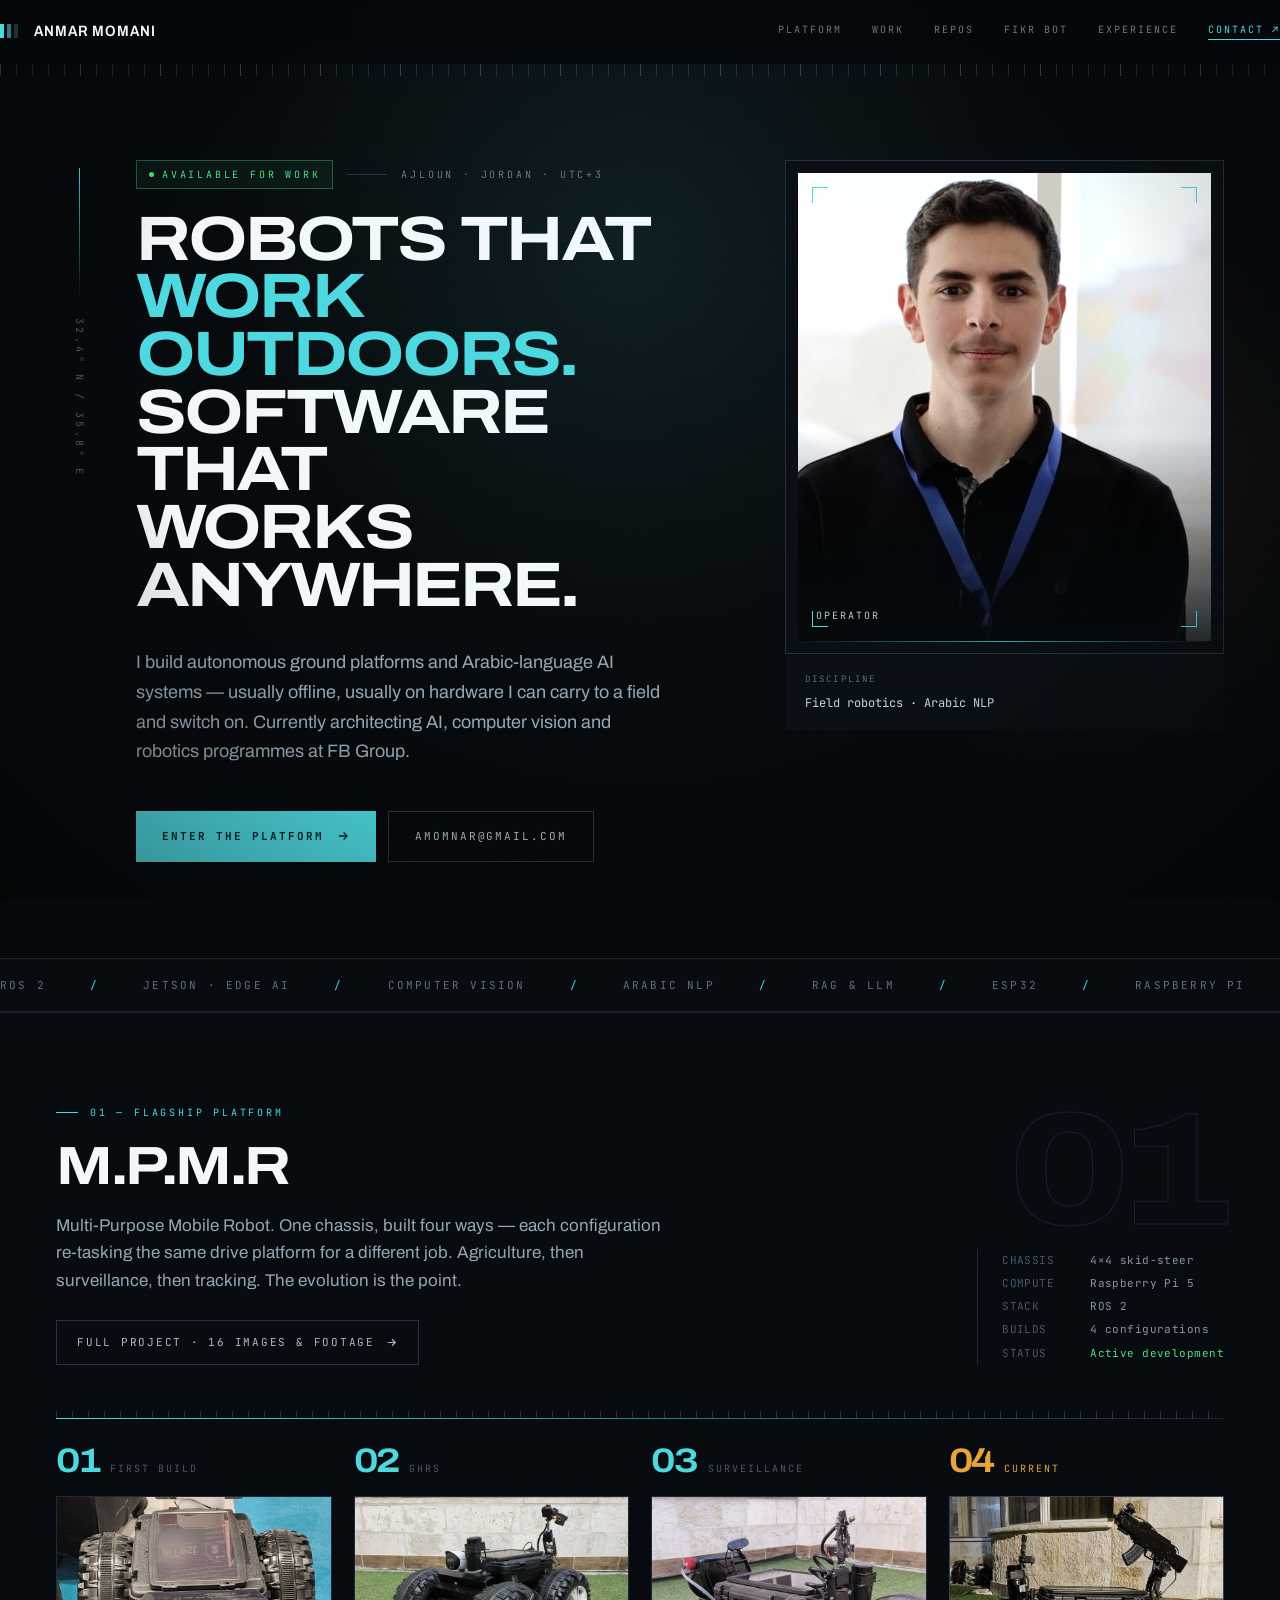
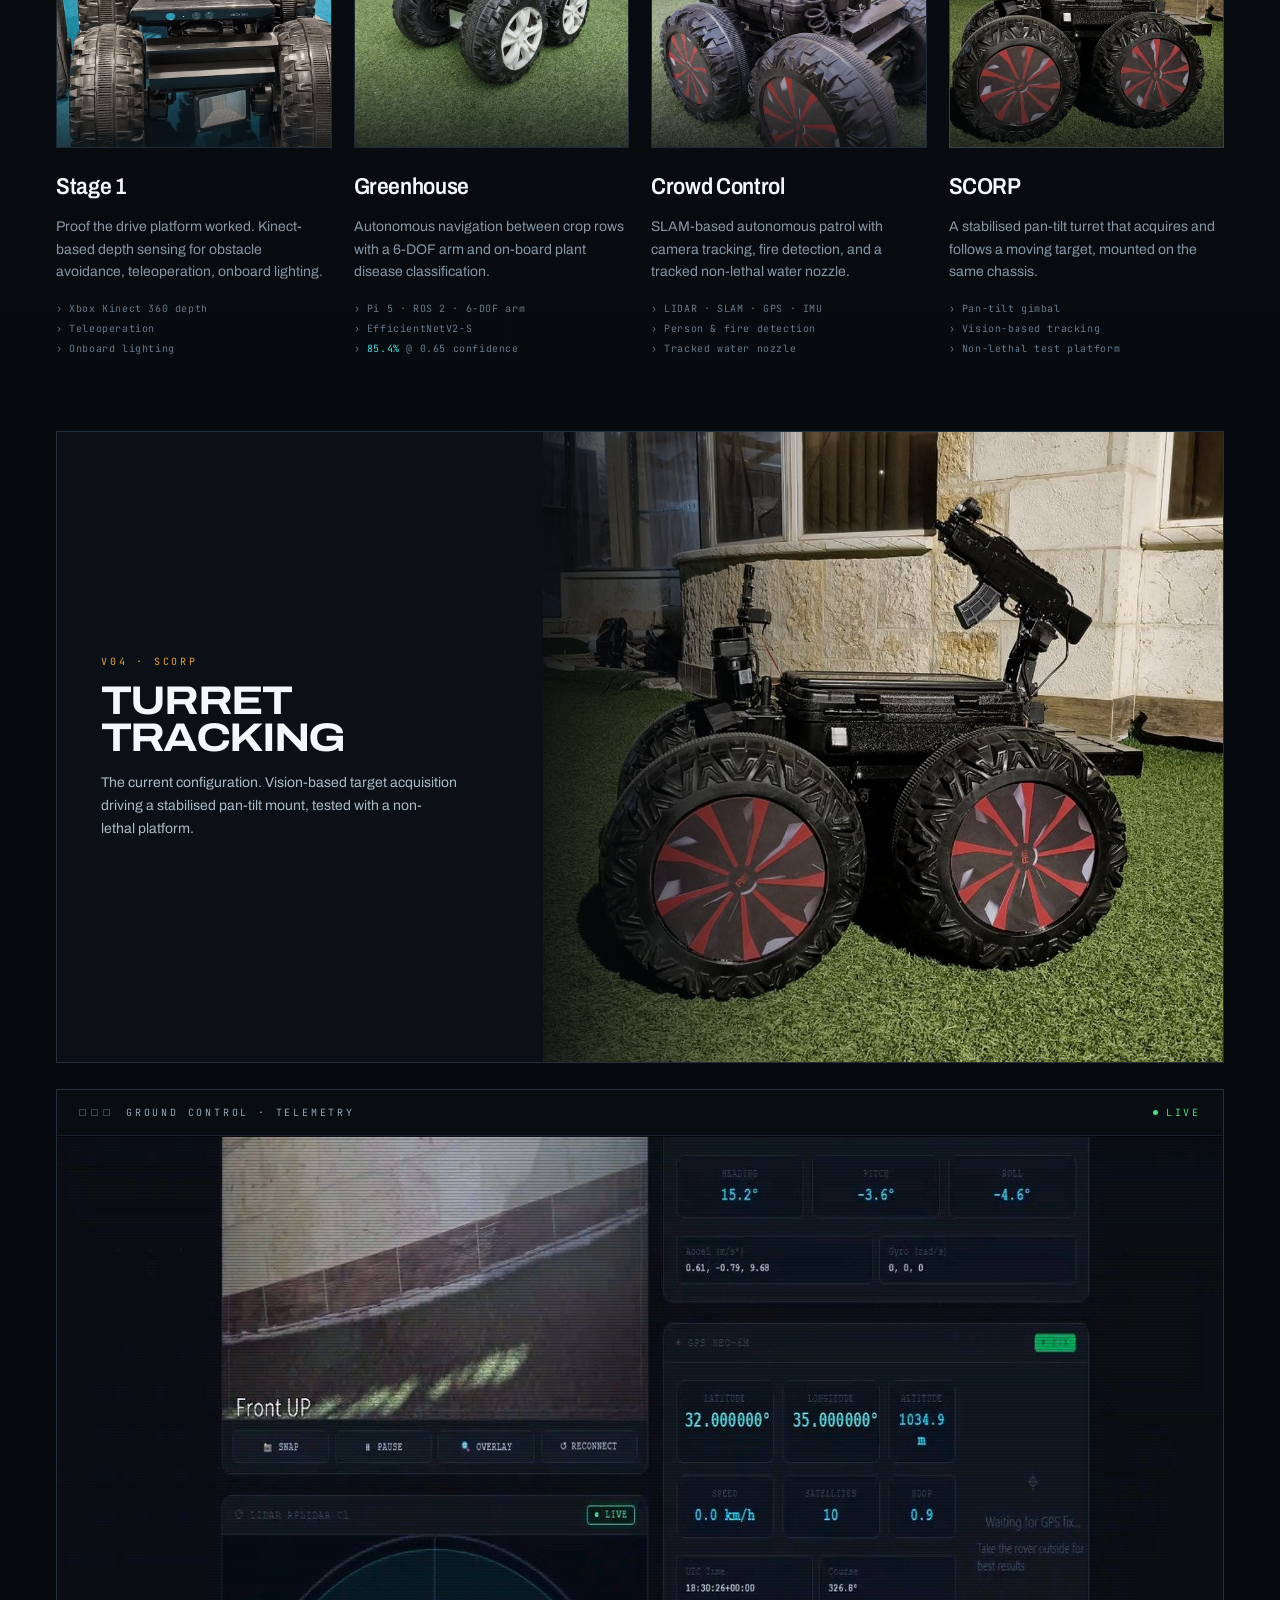
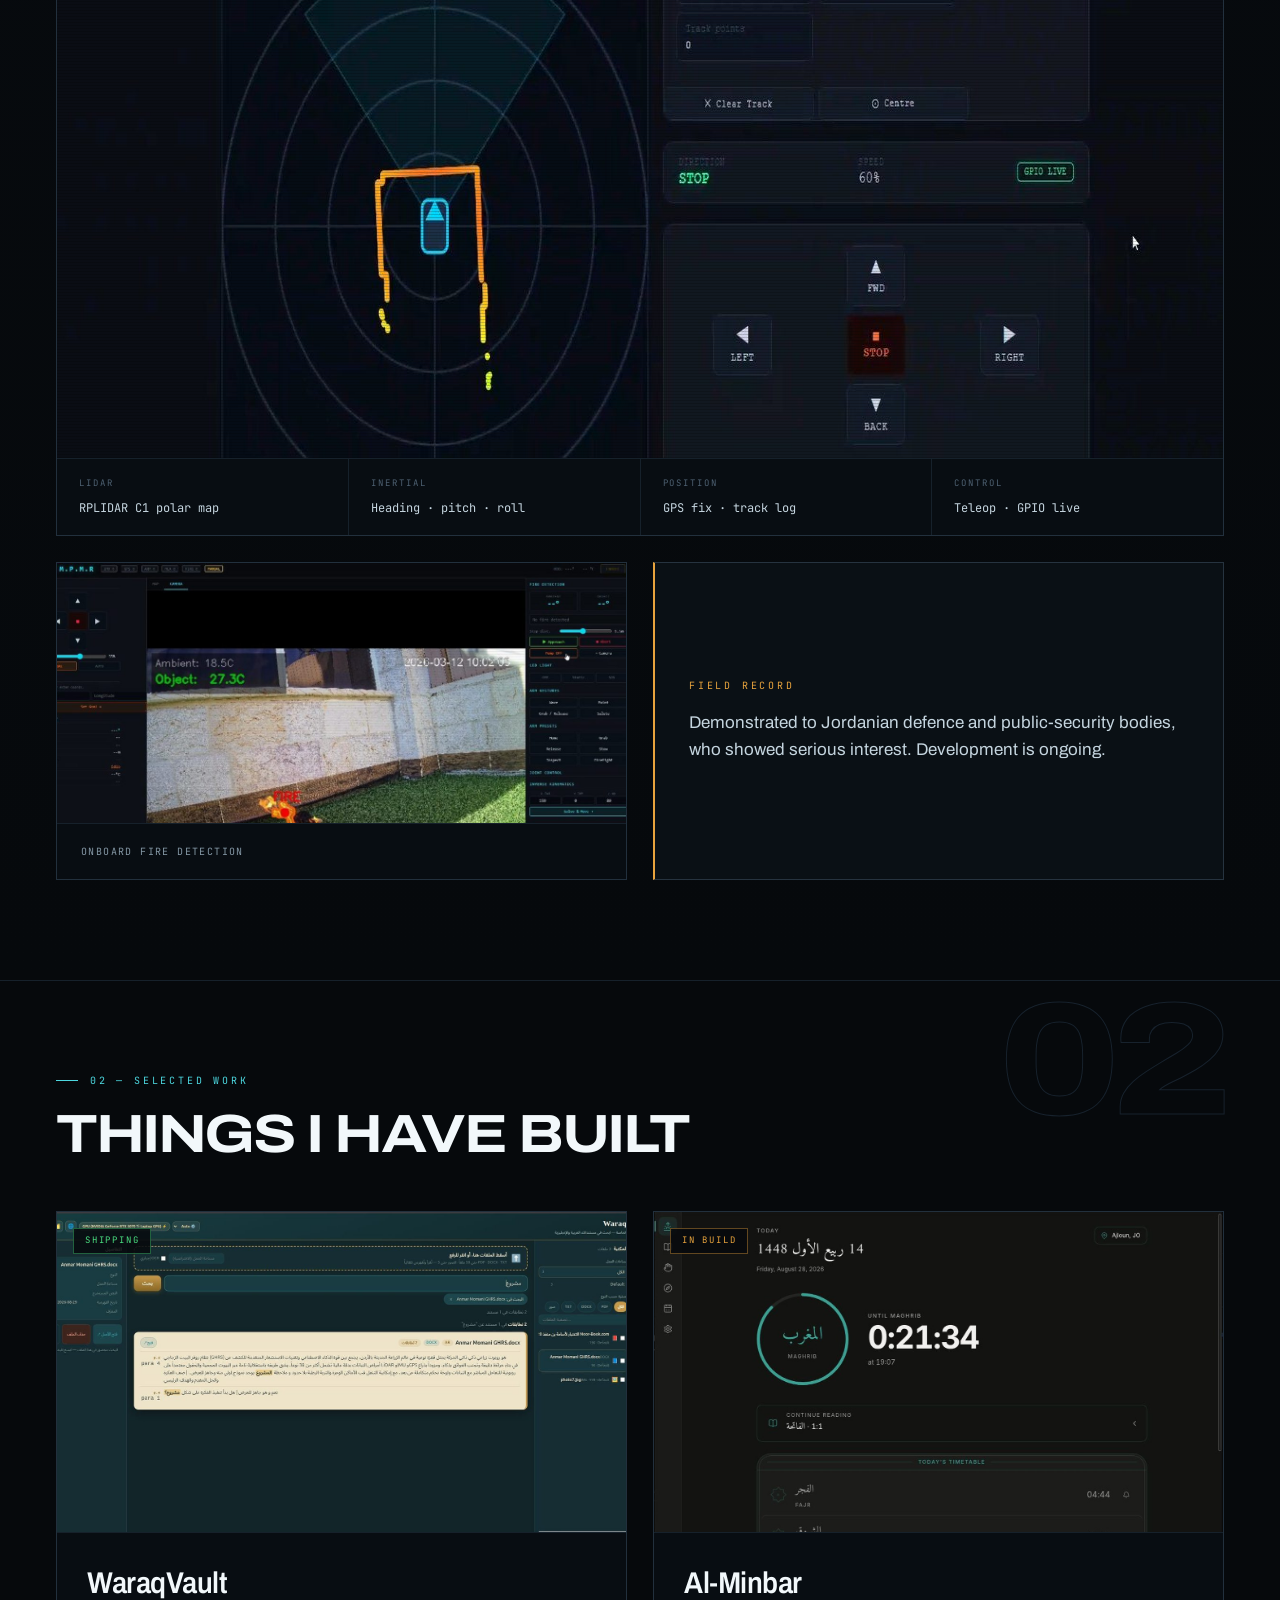
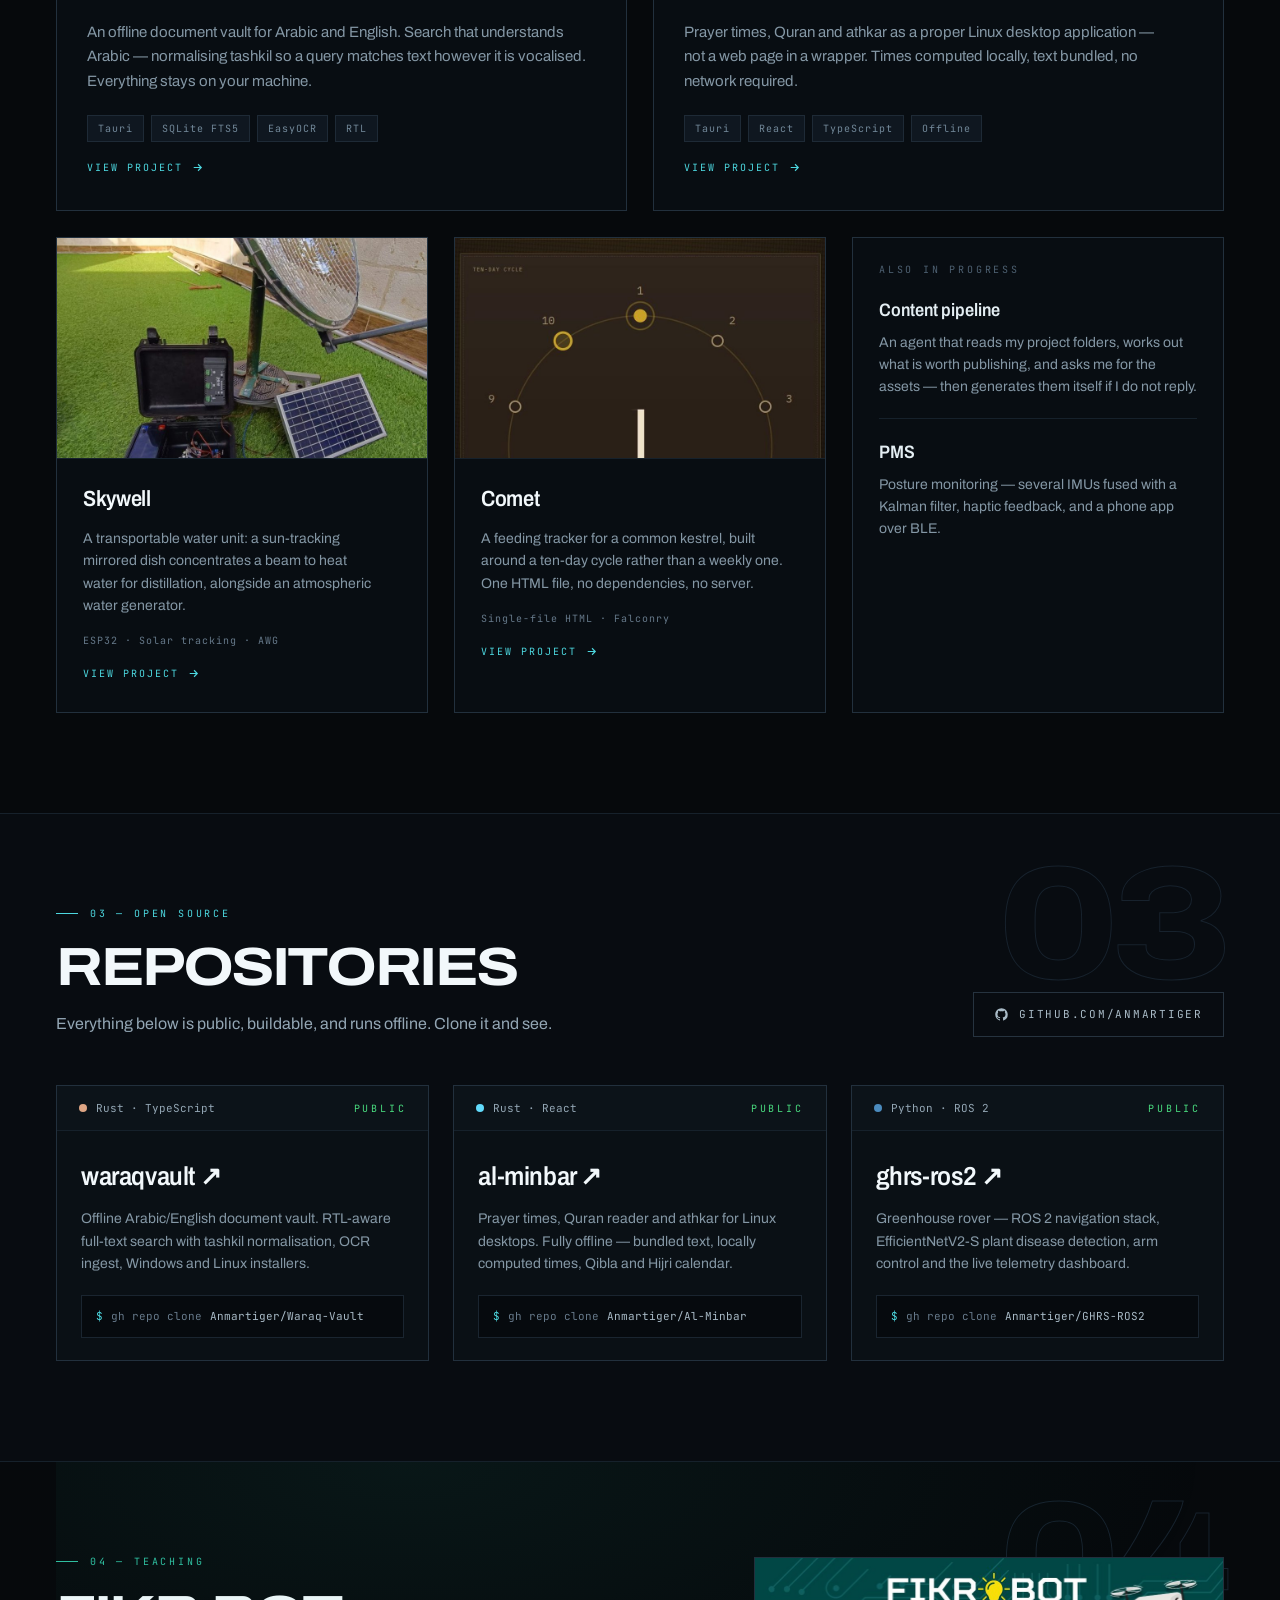
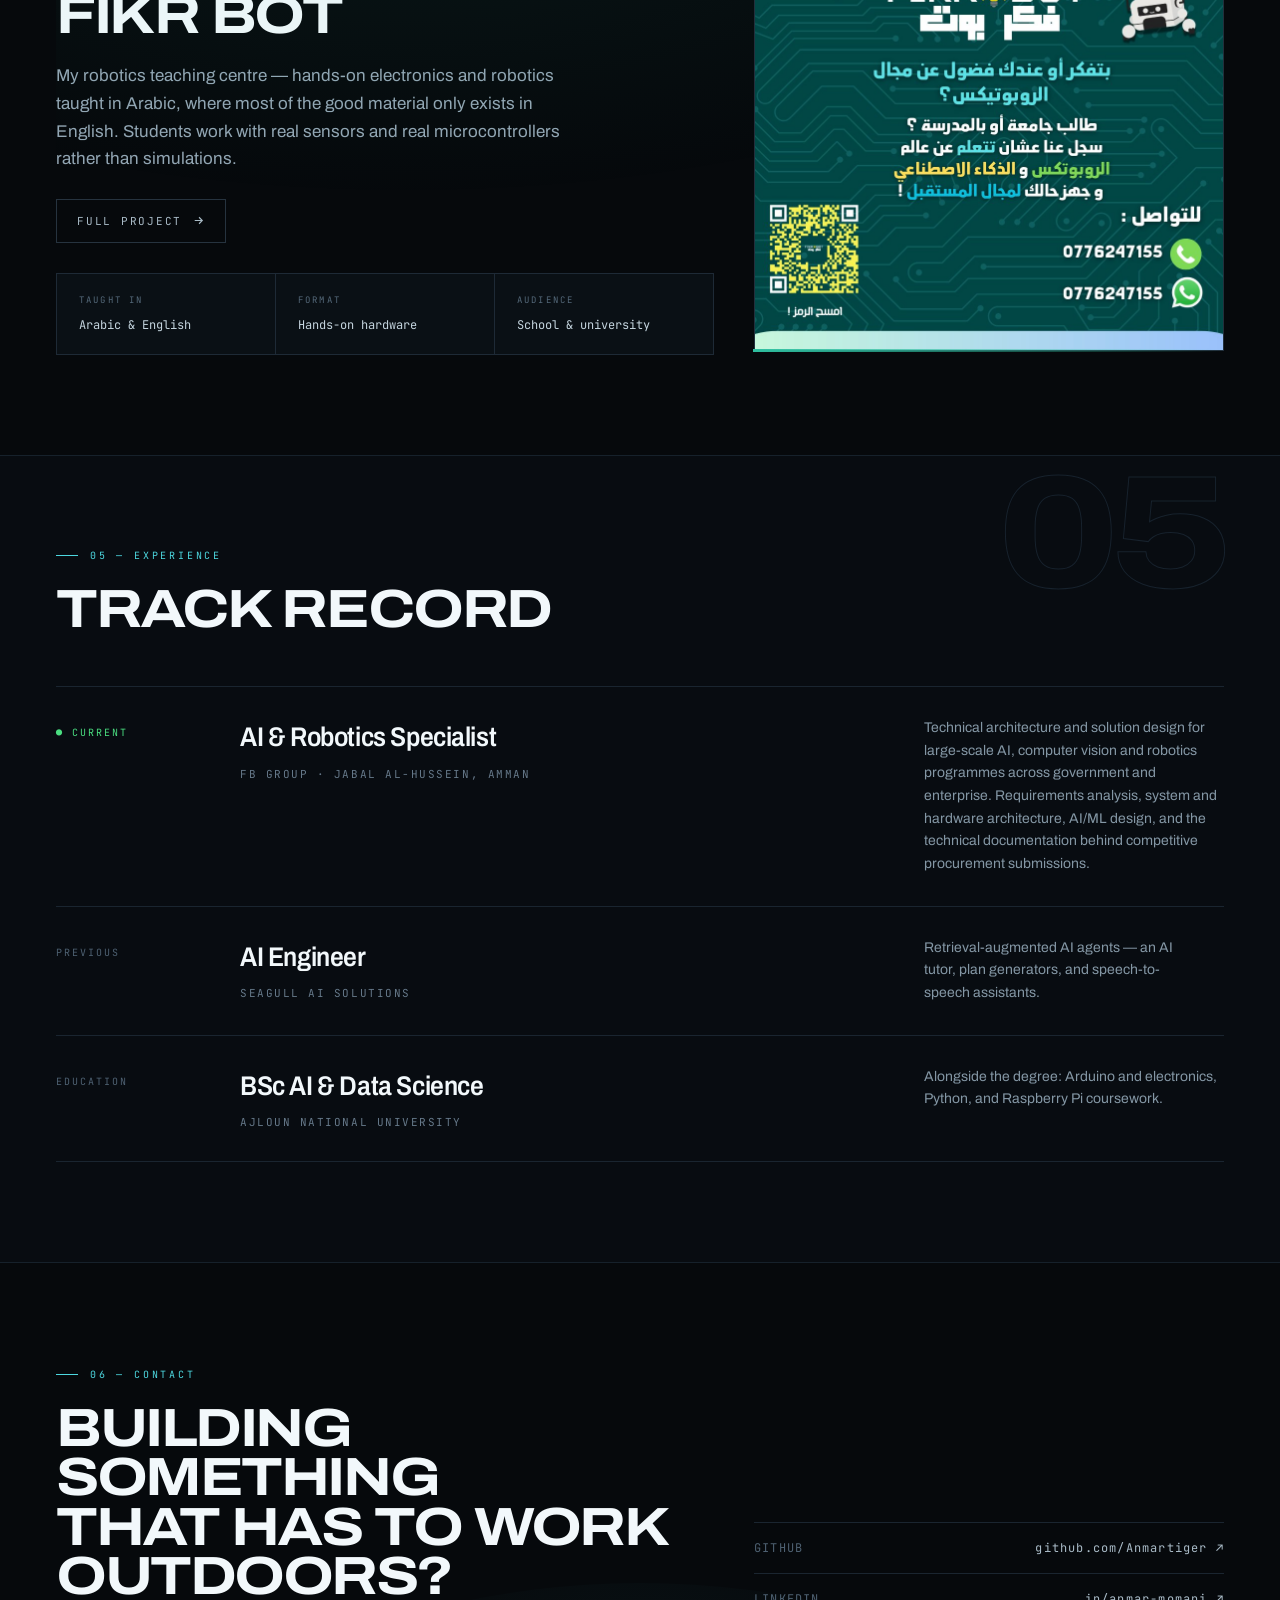
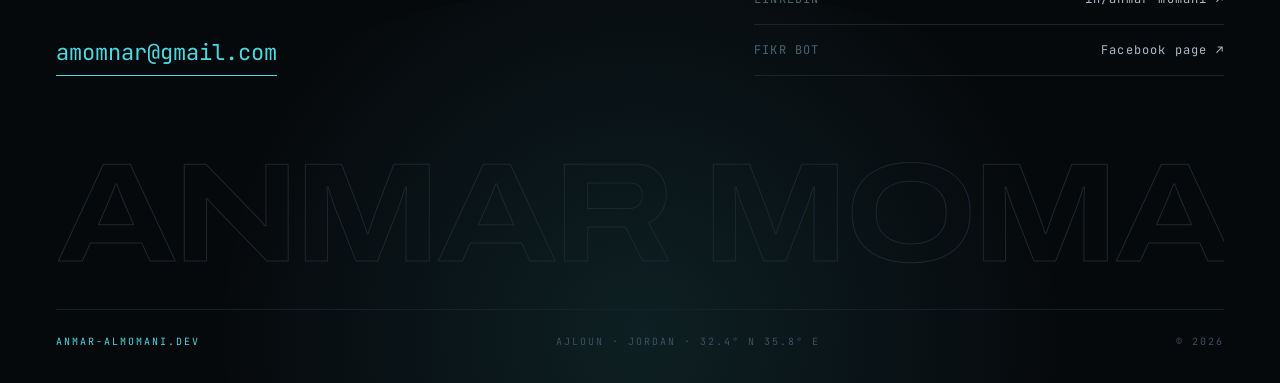
==== commit 391ab4b3: "Adding Pages For projects" ====
--- a/index.html
+++ b/index.html
@@ -20,289 +20,7 @@
 <link rel="preconnect" href="https://fonts.googleapis.com">
 <link rel="preconnect" href="https://fonts.gstatic.com" crossorigin>
 <link rel="stylesheet" href="https://fonts.googleapis.com/css2?family=Archivo:wdth,wght@75..125,400..800&family=JetBrains+Mono:wght@400;500;700&display=swap">
-<style>
-:root{
-  --bg:#06090C; --bg2:#080C11; --bg3:#0A1015; --panel:#080D12; --panel2:#0C1319;
-  --line:#16212B; --line2:#22303D; --line3:#1A2530;
-  --fg:#F2F8FB; --fg2:#D7E3EA; --fg3:#A9BBC7; --mut:#8497A5; --mut2:#66798A; --mut3:#4E6172; --mut4:#3E5060;
-  --acc:#4DD8E0; --acc-d:#04252A; --grn:#4ADE80; --amb:#E8A33D; --teal:#2FBFA0;
-  --mono:'JetBrains Mono',ui-monospace,SFMono-Regular,Menlo,monospace;
-  --sans:Archivo,'Helvetica Neue',Arial,sans-serif;
-  --pad:90px; --maxw:1440px;
-}
-*,*::before,*::after{box-sizing:border-box}
-html{scroll-behavior:smooth}
-body{margin:0;background:var(--bg);color:var(--fg2);font-family:var(--sans);font-size:16px;line-height:1.5;-webkit-font-smoothing:antialiased;overflow-x:hidden}
-img{max-width:100%;display:block}
-a{color:var(--acc);text-decoration:none;transition:color .2s}
-a:hover{color:#8DEAF0}
-p{text-wrap:pretty;margin:0}
-h1,h2,h3{margin:0}
-:focus-visible{outline:2px solid var(--acc);outline-offset:3px}
-.xw{font-variation-settings:'wdth' 118,'wght' 700;font-stretch:118%;text-transform:uppercase;letter-spacing:-.045em;line-height:.92}
-.xn{font-variation-settings:'wdth' 88,'wght' 600;font-stretch:88%;letter-spacing:-.015em}
-.mono{font-family:var(--mono)}
-.eyebrow{font-family:var(--mono);font-size:10px;letter-spacing:.28em;text-transform:uppercase}
-.wrap{max-width:var(--maxw);margin:0 auto;padding-left:var(--pad);padding-right:var(--pad)}
-section{position:relative;border-top:1px solid var(--line);scroll-margin-top:64px}
-.sect-pad{padding:92px 0 100px}
-
-/* ── global grain + scanlines ───────────────────────── */
-.grain,.scan{position:fixed;inset:0;pointer-events:none;z-index:60}
-.grain{opacity:.045;mix-blend-mode:overlay;background-image:url("data:image/svg+xml,%3Csvg xmlns='http://www.w3.org/2000/svg' width='200' height='200'%3E%3Cfilter id='n'%3E%3CfeTurbulence type='fractalNoise' baseFrequency='.85' numOctaves='4' stitchTiles='stitch'/%3E%3C/filter%3E%3Crect width='200' height='200' filter='url(%23n)'/%3E%3C/svg%3E")}
-.scan{opacity:.5;background-image:repeating-linear-gradient(180deg,rgba(120,190,210,.035) 0 1px,transparent 1px 3px)}
-.vig{position:fixed;inset:0;pointer-events:none;z-index:59;background:radial-gradient(ellipse at 50% 40%,transparent 55%,rgba(0,0,0,.45) 100%)}
-
-/* ── header ─────────────────────────────────────────── */
-header{position:sticky;top:0;z-index:70;background:rgba(6,9,12,.72);backdrop-filter:blur(14px);-webkit-backdrop-filter:blur(14px);border-bottom:1px solid transparent;transition:border-color .3s,background .3s}
-header.stuck{border-bottom-color:var(--line);background:rgba(6,9,12,.92)}
-.hdr{display:flex;align-items:center;justify-content:space-between;padding:20px 0}
-.brand{display:flex;align-items:center;gap:16px}
-.bars{display:flex;gap:3px}
-.bars i{width:4px;height:14px;background:var(--acc);display:block;animation:pulse 2.6s ease-in-out infinite}
-.bars i:nth-child(2){opacity:.55;animation-delay:.25s}
-.bars i:nth-child(3){opacity:.22;animation-delay:.5s}
-@keyframes pulse{0%,100%{transform:scaleY(1)}50%{transform:scaleY(.55)}}
-.brand span{font-size:15px;letter-spacing:.06em;text-transform:uppercase;color:var(--fg)}
-nav{display:flex;gap:30px;font-family:var(--mono);font-size:10px;letter-spacing:.2em;text-transform:uppercase}
-nav a{color:var(--mut2);position:relative;padding-bottom:3px}
-nav a::after{content:"";position:absolute;left:0;bottom:0;height:1px;width:0;background:var(--acc);transition:width .28s cubic-bezier(.2,.8,.2,1)}
-nav a:hover{color:var(--fg2)}
-nav a:hover::after{width:100%}
-nav a.on{color:var(--acc)}
-nav a.on::after{width:100%}
-.burger{display:none;flex-direction:column;gap:5px;background:none;border:0;cursor:pointer;padding:8px}
-.burger i{width:22px;height:1px;background:var(--fg3);display:block;transition:transform .3s,opacity .3s}
-.burger.x i:nth-child(1){transform:translateY(6px) rotate(45deg)}
-.burger.x i:nth-child(2){opacity:0}
-.burger.x i:nth-child(3){transform:translateY(-6px) rotate(-45deg)}
-
-/* ── hero ───────────────────────────────────────────── */
-.hero{position:relative;overflow:hidden}
-.ticksL{height:12px;background-image:repeating-linear-gradient(to right,#2C3D4E 0 1px,transparent 1px 80px),repeating-linear-gradient(to right,#1B2733 0 1px,transparent 1px 16px)}
-.ticks{height:8px;background-image:repeating-linear-gradient(to right,#223040 0 1px,transparent 1px 16px)}
-.glow{position:absolute;border-radius:50%;pointer-events:none}
-.g1{top:-260px;left:180px;width:900px;height:900px;background:radial-gradient(circle,rgba(77,216,224,.10) 0%,rgba(77,216,224,0) 62%)}
-.g2{top:120px;right:-120px;width:620px;height:620px;background:radial-gradient(circle,rgba(232,163,61,.07) 0%,rgba(232,163,61,0) 65%)}
-.hero-grid{position:relative;display:grid;grid-template-columns:46px 7fr 5fr;gap:34px;padding:84px 0 0}
-.rail{display:flex;flex-direction:column;align-items:center;gap:20px;padding-top:8px}
-.rail .ln{width:1px;height:130px;background:linear-gradient(180deg,var(--acc),transparent)}
-.rail .vt{writing-mode:vertical-rl;font-family:var(--mono);font-size:10px;letter-spacing:.34em;text-transform:uppercase;color:#4A5D6B}
-.chip{display:inline-flex;align-items:center;gap:8px;padding:6px 12px;border:1px solid rgba(74,222,128,.35);background:rgba(74,222,128,.06)}
-.dot{width:5px;height:5px;border-radius:50%;background:var(--grn);animation:blink 2s ease-in-out infinite}
-@keyframes blink{0%,100%{opacity:1}50%{opacity:.25}}
-h1{font-size:clamp(36px,4.9vw,70px);color:var(--fg);margin-bottom:34px}
-.lede{max-width:540px;font-size:18px;line-height:1.65;color:#93A6B4;margin-bottom:44px}
-.btns{display:flex;gap:12px;flex-wrap:wrap}
-.btn{display:inline-flex;align-items:center;gap:12px;padding:16px 26px;font-family:var(--mono);font-size:11px;letter-spacing:.18em;text-transform:uppercase;transition:transform .22s,box-shadow .22s,background .22s,color .22s}
-.btn-p{background:var(--acc);color:var(--acc-d);font-weight:700}
-.btn-p:hover{color:var(--acc-d);transform:translateY(-2px);box-shadow:0 10px 34px rgba(77,216,224,.28)}
-.btn-s{border:1px solid #26333F;color:var(--fg3)}
-.btn-s:hover{border-color:var(--acc);color:var(--acc);transform:translateY(-2px)}
-.frame{position:relative;border:1px solid var(--line2);background:#090E13;padding:12px}
-.frame img{width:100%;height:468px;object-fit:cover;object-position:center 16%;filter:saturate(.78) contrast(1.08)}
-.frame .fade{position:absolute;inset:12px;background:linear-gradient(180deg,rgba(6,9,12,0) 55%,rgba(6,9,12,.85) 100%)}
-.sweep{position:absolute;left:12px;right:12px;height:1px;background:linear-gradient(90deg,transparent,rgba(77,216,224,.7),transparent);animation:sweep 6s cubic-bezier(.4,0,.6,1) infinite}
-@keyframes sweep{0%{top:12px;opacity:0}8%{opacity:1}92%{opacity:1}100%{top:calc(100% - 12px);opacity:0}}
-.brk{position:absolute;width:16px;height:16px}
-.brk.tl{top:26px;left:26px;border-left:1px solid var(--acc);border-top:1px solid var(--acc)}
-.brk.tr{top:26px;right:26px;border-right:1px solid var(--acc);border-top:1px solid var(--acc)}
-.brk.bl{bottom:26px;left:26px;border-left:1px solid var(--acc);border-bottom:1px solid var(--acc)}
-.brk.br{bottom:26px;right:26px;border-right:1px solid var(--acc);border-bottom:1px solid var(--acc)}
-.cap{position:absolute;left:30px;bottom:30px;font-family:var(--mono);font-size:10px;letter-spacing:.2em;text-transform:uppercase;color:#B6C8D4}
-.meta2{display:grid;grid-template-columns:1fr 1fr;gap:1px;margin-top:1px;background:var(--line3)}
-.meta2>div{background:#090E13;padding:18px 20px}
-.mlab{font-family:var(--mono);font-size:9px;letter-spacing:.24em;text-transform:uppercase;color:#55697A;margin-bottom:8px}
-.mval{font-family:var(--mono);font-size:12px;color:#C5D5DF}
-
-/* ── marquee ────────────────────────────────────────── */
-.strip{border-top:1px solid var(--line);border-bottom:1px solid var(--line);background:var(--bg2);overflow:hidden;margin-top:96px}
-.marq{display:flex;width:max-content;animation:marq 42s linear infinite}
-.marq:hover{animation-play-state:paused}
-.marq ul{display:flex;gap:44px;list-style:none;margin:0;padding:18px 22px 18px 0;font-family:var(--mono);font-size:11px;letter-spacing:.2em;text-transform:uppercase;color:#5C7182;white-space:nowrap}
-.marq li.s{color:var(--acc)}
-@keyframes marq{to{transform:translateX(-50%)}}
-
-/* ── sections ───────────────────────────────────────── */
-.ghost{position:absolute;right:var(--pad);top:58px;font-size:210px;line-height:.8;color:transparent;-webkit-text-stroke:1px #17222D;font-variation-settings:'wdth' 120,'wght' 800;letter-spacing:-.05em;pointer-events:none;will-change:transform}
-.eb{display:flex;align-items:center;gap:12px;margin-bottom:22px}
-.eb .ln{width:22px;height:1px;background:var(--acc)}
-h2{font-size:clamp(34px,4.2vw,58px);color:var(--fg)}
-.sub{max-width:620px;font-size:17px;line-height:1.62;color:#93A6B4}
-
-/* MPMR */
-.mp-head{display:flex;align-items:flex-end;justify-content:space-between;gap:40px;margin-bottom:20px}
-.spec{border-left:1px solid #1E2A36;padding-left:24px;font-family:var(--mono);font-size:11px;line-height:2.1;color:var(--mut);letter-spacing:.04em;white-space:nowrap}
-.spec b{color:#46596A;display:inline-block;width:88px;font-weight:400}
-.vers{position:relative;display:grid;grid-template-columns:repeat(4,minmax(0,1fr));gap:22px;margin-top:-1px}
-.vers::before{content:"";position:absolute;top:0;left:0;right:0;height:1px;background:linear-gradient(90deg,var(--acc) 0%,rgba(77,216,224,.12) 100%)}
-.ver{display:flex;flex-direction:column;padding-top:26px}
-.vnum{display:flex;align-items:baseline;gap:10px;margin-bottom:18px}
-.vnum b{font-size:34px;line-height:1;color:var(--acc);font-variation-settings:'wdth' 118,'wght' 700;letter-spacing:-.03em}
-.vnum span{font-family:var(--mono);font-size:10px;letter-spacing:.2em;text-transform:uppercase;color:#46596A}
-.vimg{position:relative;border:1px solid #1E2A36;overflow:hidden}
-.vimg img{width:100%;height:250px;object-fit:cover;filter:saturate(.75) contrast(1.04);transition:transform .7s cubic-bezier(.2,.8,.2,1)}
-.ver:hover .vimg img{transform:scale(1.05)}
-.vimg .fade{position:absolute;inset:0;background:linear-gradient(180deg,rgba(6,9,12,0) 60%,rgba(6,9,12,.7) 100%)}
-.ver h3{font-size:23px;color:var(--fg);margin:22px 0 12px}
-.ver p{font-size:14px;line-height:1.6;color:var(--mut);margin-bottom:16px}
-.blist{font-family:var(--mono);font-size:10px;line-height:2;color:var(--mut2);letter-spacing:.06em}
-.blist b{color:var(--acc);font-weight:400}
-.amb{color:var(--amb)!important}
-.band{position:relative;margin-top:72px;border:1px solid var(--line2);background:var(--bg3);display:grid;grid-template-columns:5fr 7fr;overflow:hidden}
-.band .imgwrap{position:relative;overflow:hidden;min-height:480px}
-.band img{width:100%;height:100%;object-fit:cover;object-position:center 42%;filter:saturate(.8) contrast(1.05)}
-.band .msk{position:absolute;inset:0;background:linear-gradient(90deg,rgba(6,9,12,.85) 0%,rgba(6,9,12,.15) 38%,rgba(6,9,12,0) 60%)}
-.band .txt{display:flex;flex-direction:column;justify-content:center;padding:48px 44px}
-.band h3{font-size:40px;color:var(--fg);margin:14px 0 16px}
-.band p{font-size:14px;line-height:1.62;color:var(--fg3)}
-.dash{margin-top:26px;border:1px solid var(--line2);background:var(--panel)}
-.dbar{display:flex;align-items:center;justify-content:space-between;padding:15px 22px;border-bottom:1px solid var(--line)}
-.leds{display:flex;gap:5px}
-.leds i{width:7px;height:7px;border:1px solid #33434F;display:block}
-.dwrap{position:relative;overflow:hidden}
-.dwrap .lines{position:absolute;inset:0;pointer-events:none;background-image:repeating-linear-gradient(180deg,rgba(0,0,0,.32) 0 1px,transparent 1px 3px);opacity:.55}
-.dwrap .glide{position:absolute;left:0;right:0;height:80px;background:linear-gradient(180deg,transparent,rgba(77,216,224,.07),transparent);animation:glide 7s linear infinite}
-@keyframes glide{0%{top:-80px}100%{top:100%}}
-.dgrid{display:grid;grid-template-columns:repeat(4,minmax(0,1fr));gap:1px;background:var(--line);border-top:1px solid var(--line)}
-.dgrid>div{background:var(--panel);padding:18px 22px}
-.dlab{font-family:var(--mono);font-size:9px;letter-spacing:.22em;color:var(--mut3);margin-bottom:8px}
-.dval{font-family:var(--mono);font-size:12px;color:#C5D5DF}
-.duo{display:grid;grid-template-columns:1fr 1fr;gap:26px;margin-top:26px}
-.note{display:flex;flex-direction:column;justify-content:center;padding:30px 34px;border:1px solid #26333F;border-left:2px solid var(--amb);background:var(--bg3)}
-.note p{font-size:17px;line-height:1.6;color:#C5D5DF}
-
-/* cards */
-.g2c{display:grid;grid-template-columns:1fr 1fr;gap:26px}
-.g3c{display:grid;grid-template-columns:repeat(3,minmax(0,1fr));gap:26px;margin-top:26px}
-.card{border:1px solid var(--line2);background:var(--panel);display:flex;flex-direction:column;transition:border-color .3s,transform .3s}
-.card:hover{border-color:#33434F;transform:translateY(-3px)}
-.cimg{position:relative;overflow:hidden}
-.cimg img{width:100%;height:320px;object-fit:cover;object-position:top;transition:transform .8s cubic-bezier(.2,.8,.2,1)}
-.card:hover .cimg img{transform:scale(1.04)}
-.badge{position:absolute;top:16px;left:16px;padding:5px 11px;background:rgba(6,9,12,.85);font-family:var(--mono);font-size:9px;letter-spacing:.2em;text-transform:uppercase}
-.badge.ok{border:1px solid rgba(74,222,128,.4);color:var(--grn)}
-.badge.wip{border:1px solid rgba(232,163,61,.4);color:var(--amb)}
-.cbody{padding:28px 30px 32px;border-top:1px solid var(--line);flex-grow:1}
-.card h3{font-size:30px;color:var(--fg);margin-bottom:14px}
-.card p{font-size:15px;line-height:1.62;color:var(--mut);margin-bottom:22px}
-.tags{display:flex;flex-wrap:wrap;gap:7px;font-family:var(--mono);font-size:10px;letter-spacing:.1em;color:#728899}
-.tags span{padding:5px 10px;background:#0F1720;border:1px solid #1E2A36}
-.sm .cimg img{height:220px;object-position:center}
-.sm .cbody{padding:24px 26px 28px}
-.sm h3{font-size:22px;margin-bottom:12px}
-.sm p{font-size:14px;line-height:1.6;margin-bottom:16px}
-.tiny{font-family:var(--mono);font-size:10px;letter-spacing:.1em;color:var(--mut2)}
-.also{padding:24px 26px 28px}
-.also h4{font-size:18px;color:#E4EEF3;margin:0 0 8px;font-variation-settings:'wdth' 88,'wght' 600}
-.also p{font-size:14px;line-height:1.58;color:var(--mut);margin:0}
-.hr{height:1px;background:var(--line);margin:20px 0}
-
-/* repos */
-.repos{display:grid;grid-template-columns:repeat(3,minmax(0,1fr));gap:24px}
-.repo{border:1px solid var(--line2);background:var(--bg3);display:flex;flex-direction:column;transition:border-color .3s,transform .3s}
-.repo:hover{border-color:var(--acc);transform:translateY(-3px)}
-.rhead{display:flex;align-items:center;justify-content:space-between;padding:14px 22px;border-bottom:1px solid var(--line);background:var(--panel2)}
-.lang{display:flex;align-items:center;gap:9px;font-family:var(--mono);font-size:11px;color:#93A6B4}
-.lang i{width:8px;height:8px;border-radius:50%;display:block}
-.rbody{padding:26px 24px 0;flex-grow:1}
-.repo h3{font-size:26px;color:var(--fg);margin-bottom:12px}
-.repo p{font-size:14px;line-height:1.6;color:var(--mut);margin-bottom:20px}
-.clone{margin:0 24px 22px;display:flex;align-items:center;gap:8px;padding:12px 14px;background:#060A0E;border:1px solid var(--line3);font-family:var(--mono);font-size:11px;color:var(--mut2);overflow-x:auto}
-.clone b{color:var(--acc);font-weight:400}
-.clone em{color:var(--fg3);font-style:normal}
-.ghbtn{display:inline-flex;align-items:center;gap:10px;padding:13px 20px;border:1px solid #26333F;font-family:var(--mono);font-size:11px;letter-spacing:.16em;text-transform:uppercase;color:var(--fg3);transition:border-color .25s,color .25s,transform .25s}
-.ghbtn:hover{border-color:var(--acc);color:var(--acc);transform:translateY(-2px)}
-
-/* fikr */
-.fk{display:grid;grid-template-columns:7fr 5fr;gap:40px;align-items:center;position:relative}
-.fkglow{position:absolute;top:-92px;left:0;right:0;height:340px;background:radial-gradient(ellipse at 30% 0%,rgba(47,191,160,.08) 0%,rgba(47,191,160,0) 70%);pointer-events:none}
-.tri{display:grid;grid-template-columns:repeat(3,minmax(0,1fr));gap:1px;background:#1E2A36;border:1px solid #1E2A36}
-.tri>div{background:var(--bg3);padding:20px 22px}
-.fkimg{position:relative}
-.fkimg::after{content:"";position:absolute;bottom:-1px;left:-1px;right:-1px;height:3px;background:linear-gradient(90deg,var(--teal),transparent)}
-
-/* experience */
-.xp{display:grid;grid-template-columns:150px 1fr 300px;gap:34px;padding:30px 0;border-top:1px solid var(--line3)}
-.xp:last-child{border-bottom:1px solid var(--line3)}
-.xp h3{font-size:27px;color:var(--fg);margin-bottom:8px}
-.xp .org{font-family:var(--mono);font-size:11px;letter-spacing:.14em;text-transform:uppercase;color:var(--mut2)}
-.xp p{font-size:14px;line-height:1.62;color:var(--mut)}
-.xp .when{font-family:var(--mono);font-size:10px;letter-spacing:.2em;color:var(--mut3);padding-top:8px}
-.xp .when.now{color:var(--grn)}
-
-/* contact */
-#contact{overflow:hidden}
-.cglow{position:absolute;bottom:-300px;left:50%;transform:translateX(-50%);width:1100px;height:700px;border-radius:50%;background:radial-gradient(circle,rgba(77,216,224,.11) 0%,rgba(77,216,224,0) 65%);pointer-events:none}
-.cgrid{position:relative;display:grid;grid-template-columns:7fr 5fr;gap:40px;align-items:end}
-.mailto{display:inline-block;font-family:var(--mono);font-size:22px;border-bottom:1px solid var(--acc);padding-bottom:6px}
-.links{display:flex;flex-direction:column;font-family:var(--mono);font-size:12px;letter-spacing:.1em}
-.links a{display:flex;justify-content:space-between;align-items:center;padding:16px 0;border-top:1px solid var(--line3);color:var(--mut3);transition:color .22s,padding-left .22s}
-.links a:last-child{border-bottom:1px solid var(--line3)}
-.links a em{font-style:normal;color:var(--fg3);transition:color .22s}
-.links a:hover{color:var(--acc);padding-left:8px}
-.links a:hover em{color:var(--acc)}
-.wordmark{position:relative;margin-top:84px;font-size:clamp(52px,11vw,158px);line-height:.78;color:transparent;-webkit-text-stroke:1px #1B2833;white-space:nowrap;overflow:hidden}
-footer{position:relative;display:flex;align-items:center;justify-content:space-between;gap:20px;margin-top:40px;padding:24px 0 34px;border-top:1px solid var(--line);font-family:var(--mono);font-size:10px;letter-spacing:.2em;text-transform:uppercase;color:var(--mut4);flex-wrap:wrap}
-
-/* ── reveal ─────────────────────────────────────────── */
-.rv{opacity:0;transform:translateY(26px);transition:opacity .8s cubic-bezier(.2,.8,.2,1),transform .8s cubic-bezier(.2,.8,.2,1)}
-.rv.in{opacity:1;transform:none}
-.rv.d1{transition-delay:.08s}.rv.d2{transition-delay:.16s}.rv.d3{transition-delay:.24s}.rv.d4{transition-delay:.32s}
-
-/* ── responsive ─────────────────────────────────────── */
-@media(max-width:1280px){:root{--pad:56px}.ghost{font-size:160px}}
-@media(max-width:1080px){
-  .hero-grid{grid-template-columns:1fr;gap:44px}
-  .rail{display:none}
-  .frame img{height:420px}
-  .vers{grid-template-columns:1fr 1fr;gap:34px}
-  .vers::before{display:none}
-  .g3c,.repos,.dgrid{grid-template-columns:1fr 1fr}
-  .xp{grid-template-columns:120px 1fr;gap:24px}
-  .xp p{grid-column:2}
-  .mp-head{flex-direction:column;align-items:flex-start;gap:28px}
-  .spec{border-left:0;border-top:1px solid #1E2A36;padding:20px 0 0}
-  .fk,.cgrid{grid-template-columns:1fr;gap:34px}
-  .cgrid{align-items:start}
-}
-@media(max-width:820px){
-  :root{--pad:24px}
-  .sect-pad{padding:64px 0 68px}
-  nav{position:fixed;inset:56px 0 auto;flex-direction:column;gap:0;background:rgba(6,9,12,.98);border-bottom:1px solid var(--line);padding:8px 24px 22px;transform:translateY(-120%);transition:transform .35s cubic-bezier(.2,.8,.2,1);font-size:12px}
-  nav.open{transform:none}
-  nav a{padding:15px 0;border-bottom:1px solid var(--line)}
-  nav a::after{display:none}
-  .burger{display:flex}
-  .ghost{font-size:104px;top:34px}
-  .g2c,.g3c,.repos,.duo,.dgrid,.tri{grid-template-columns:1fr}
-  .vers{grid-template-columns:1fr;gap:40px}
-  .cimg img{height:230px}
-  .band{grid-template-columns:1fr}
-  .band .txt{padding:26px 24px;order:2}
-  .band .imgwrap{min-height:0;order:1}
-  .band img{height:280px}
-  .band .msk{background:linear-gradient(180deg,rgba(6,9,12,0) 55%,rgba(6,9,12,.65) 100%)}
-  .band h3{font-size:30px}
-  .strip{margin-top:56px}
-  .frame img{height:340px}
-  .lede{font-size:16px;margin-bottom:32px}
-  .btn{flex:1 1 auto;justify-content:center}
-  .xp{grid-template-columns:1fr;gap:12px}
-  .xp .when{padding-top:0}
-  .note p{font-size:15px}
-  .eb{flex-wrap:wrap;row-gap:10px}
-  .chip .eyebrow{white-space:nowrap;letter-spacing:.16em}
-  .hero-grid .eb>span[style*="width:40px"]{display:none}
-  footer{justify-content:center;text-align:center;gap:10px}
-}
-@media(prefers-reduced-motion:reduce){
-  html{scroll-behavior:auto}
-  *,*::before,*::after{animation-duration:.001ms!important;animation-iteration-count:1!important;transition-duration:.001ms!important}
-  .rv{opacity:1;transform:none}
-  .scan{display:none}
-}
-</style>
+<link rel="stylesheet" href="assets/site.css">
 </head>
 <body>
 <div class="grain" aria-hidden="true"></div>
@@ -342,7 +60,7 @@
           <span style="width:40px;height:1px;background:#24313E"></span>
           <span class="eyebrow" style="color:var(--mut2)">Ajloun · Jordan · UTC+3</span>
         </div>
-        <h1 class="xw rv d1">Robots that<br><span style="color:var(--acc)">work outdoors.</span><br>Software that<br>works in Arabic.</h1>
+        <h1 class="xw rv d1">Robots that<br><span style="color:var(--acc)">work outdoors.</span><br>Software that<br>works anywhere.</h1>
         <p class="lede rv d2">I build autonomous ground platforms and Arabic-language AI systems — usually offline, usually on hardware I can carry to a field and switch on. Currently architecting AI, computer vision and robotics programmes at FB Group.</p>
         <div class="btns rv d3">
           <a class="btn btn-p" href="#platform">Enter the platform
@@ -357,9 +75,8 @@
           <div class="brk tl"></div><div class="brk tr"></div><div class="brk bl"></div><div class="brk br"></div>
           <div class="cap">Operator</div>
         </div>
-        <div class="meta2">
-          <div><div class="mlab">Discipline</div><div class="mval">Field robotics</div></div>
-          <div><div class="mlab">Language</div><div class="mval">Arabic NLP · RTL</div></div>
+        <div class="meta2 one">
+          <div><div class="mlab">Discipline</div><div class="mval">Field robotics · Arabic NLP</div></div>
         </div>
       </div>
     </div>
@@ -381,7 +98,9 @@
       <div style="max-width:700px">
         <div class="eb rv"><span class="ln"></span><span class="eyebrow" style="color:var(--acc)">01 — Flagship platform</span></div>
         <h2 class="xw rv d1" style="margin-bottom:20px">M.P.M.R</h2>
-        <p class="sub rv d2">Multi-Purpose Mobile Robot. One chassis, built four ways — each configuration re-tasking the same drive platform for a different job. Agriculture, then surveillance, then tracking. The evolution is the point.</p>
+        <p class="sub rv d2" style="margin-bottom:26px">Multi-Purpose Mobile Robot. One chassis, built four ways — each configuration re-tasking the same drive platform for a different job. Agriculture, then surveillance, then tracking. The evolution is the point.</p>
+        <a class="ghbtn rv d2" href="projects/mpmr.html">Full project · 16 images &amp; footage
+          <svg width="13" height="13" viewBox="0 0 24 24" fill="none" stroke="currentColor" stroke-width="2" aria-hidden="true"><path d="M5 12h14M13 6l6 6-6 6"/></svg></a>
       </div>
       <div class="spec rv d2">
         <div><b>CHASSIS</b>4×4 skid-steer</div>
@@ -477,41 +196,45 @@
     <h2 class="xw rv d1" style="margin-bottom:52px">Things I have built</h2>
 
     <div class="g2c">
-      <article class="card rv">
+      <a href="projects/waraqvault.html" class="card rv">
         <div class="cimg"><img src="assets/waraq.jpg" width="1400" height="860" loading="lazy" alt="WaraqVault search interface"><span class="badge ok">Shipping</span></div>
         <div class="cbody">
           <h3 class="xn">WaraqVault</h3>
           <p>An offline document vault for Arabic and English. Search that understands Arabic — normalising tashkil so a query matches text however it is vocalised. Everything stays on your machine.</p>
           <div class="tags"><span>Tauri</span><span>SQLite FTS5</span><span>EasyOCR</span><span>RTL</span></div>
-        </div>
-      </article>
-      <article class="card rv d1">
+          <span class="more">View project <svg width="13" height="13" viewBox="0 0 24 24" fill="none" stroke="currentColor" stroke-width="2" aria-hidden="true"><path d="M5 12h14M13 6l6 6-6 6"/></svg></span>
+        </div>
+      </a>
+      <a href="projects/al-minbar.html" class="card rv d1">
         <div class="cimg"><img src="assets/alminbar.jpg" width="1400" height="860" loading="lazy" alt="Al-Minbar interface"><span class="badge wip">In build</span></div>
         <div class="cbody">
           <h3 class="xn">Al-Minbar</h3>
           <p>Prayer times, Quran and athkar as a proper Linux desktop application — not a web page in a wrapper. Times computed locally, text bundled, no network required.</p>
           <div class="tags"><span>Tauri</span><span>React</span><span>TypeScript</span><span>Offline</span></div>
-        </div>
-      </article>
+          <span class="more">View project <svg width="13" height="13" viewBox="0 0 24 24" fill="none" stroke="currentColor" stroke-width="2" aria-hidden="true"><path d="M5 12h14M13 6l6 6-6 6"/></svg></span>
+        </div>
+      </a>
     </div>
 
     <div class="g3c">
-      <article class="card sm rv">
+      <a href="projects/skywell.html" class="card sm rv">
         <div class="cimg"><img src="assets/skywell.jpg" width="900" height="760" loading="lazy" alt="Skywell water unit"></div>
         <div class="cbody">
           <h3 class="xn">Skywell</h3>
           <p>A transportable water unit: a sun-tracking mirrored dish concentrates a beam to heat water for distillation, alongside an atmospheric water generator.</p>
           <div class="tiny">ESP32 · Solar tracking · AWG</div>
-        </div>
-      </article>
-      <article class="card sm rv d1">
+          <span class="more">View project <svg width="13" height="13" viewBox="0 0 24 24" fill="none" stroke="currentColor" stroke-width="2" aria-hidden="true"><path d="M5 12h14M13 6l6 6-6 6"/></svg></span>
+        </div>
+      </a>
+      <a href="projects/comet.html" class="card sm rv d1">
         <div class="cimg"><img src="assets/comet.jpg" width="900" height="760" loading="lazy" alt="Comet feeding tracker"></div>
         <div class="cbody">
           <h3 class="xn">Comet</h3>
           <p>A feeding tracker for a common kestrel, built around a ten-day cycle rather than a weekly one. One HTML file, no dependencies, no server.</p>
           <div class="tiny">Single-file HTML · Falconry</div>
-        </div>
-      </article>
+          <span class="more">View project <svg width="13" height="13" viewBox="0 0 24 24" fill="none" stroke="currentColor" stroke-width="2" aria-hidden="true"><path d="M5 12h14M13 6l6 6-6 6"/></svg></span>
+        </div>
+      </a>
       <article class="card sm rv d2">
         <div class="also">
           <div class="eyebrow" style="color:var(--mut3);margin-bottom:20px">Also in progress</div>
@@ -580,14 +303,16 @@
       <div>
         <div class="eb rv"><span class="ln" style="background:var(--teal)"></span><span class="eyebrow" style="color:var(--teal)">04 — Teaching</span></div>
         <h2 class="xw rv d1" style="margin-bottom:22px">Fikr Bot</h2>
-        <p class="sub rv d2" style="max-width:520px;margin-bottom:32px">My robotics teaching centre — hands-on electronics and robotics taught in Arabic, where most of the good material only exists in English. Students work with real sensors and real microcontrollers rather than simulations.</p>
+        <p class="sub rv d2" style="max-width:520px;margin-bottom:26px">My robotics teaching centre — hands-on electronics and robotics taught in Arabic, where most of the good material only exists in English. Students work with real sensors and real microcontrollers rather than simulations.</p>
+        <a class="ghbtn rv d2" href="projects/fikr-bot.html" style="margin-bottom:30px">Full project
+          <svg width="13" height="13" viewBox="0 0 24 24" fill="none" stroke="currentColor" stroke-width="2" aria-hidden="true"><path d="M5 12h14M13 6l6 6-6 6"/></svg></a>
         <div class="tri rv d2">
           <div><div class="mlab">Taught in</div><div class="mval">Arabic &amp; English</div></div>
           <div><div class="mlab">Format</div><div class="mval">Hands-on hardware</div></div>
-          <div><div class="mlab">Follow</div><div class="mval"><a href="https://www.facebook.com/profile.php?id=61572696617159" target="_blank" rel="noopener">Facebook ↗</a></div></div>
-        </div>
-      </div>
-      <div class="fkimg rv d1"><img src="assets/fikrbot.jpg" width="1000" height="853" loading="lazy" alt="Fikr Bot teaching material" style="border:1px solid var(--line2)"></div>
+          <div><div class="mlab">Audience</div><div class="mval">School &amp; university</div></div>
+        </div>
+      </div>
+      <a class="fkimg rv d1" href="projects/fikr-bot.html" style="display:block"><img src="assets/fikrbot/00-cover.jpg" width="940" height="788" loading="lazy" alt="Fikr Bot — robotics and AI classes for school and university students" style="border:1px solid var(--line2);height:auto"></a>
     </div>
   </div>
 </section>
@@ -601,7 +326,7 @@
     <div class="rv d2">
       <div class="xp">
         <div class="when now">● CURRENT</div>
-        <div><h3 class="xn">AI &amp; Robotics Specialist</h3><div class="org">FB Group · Ajloun, Jordan</div></div>
+        <div><h3 class="xn">AI &amp; Robotics Specialist</h3><div class="org">FB Group · Jabal Al-Hussein, Amman</div></div>
         <p>Technical architecture and solution design for large-scale AI, computer vision and robotics programmes across government and enterprise. Requirements analysis, system and hardware architecture, AI/ML design, and the technical documentation behind competitive procurement submissions.</p>
       </div>
       <div class="xp">
@@ -645,74 +370,7 @@
 
 </main>
 
-<script>
-(function(){
-  var rm = window.matchMedia('(prefers-reduced-motion: reduce)').matches;
-
-  /* sticky header state */
-  var hdr = document.getElementById('hdr');
-  var onScroll = function(){ hdr.classList.toggle('stuck', window.scrollY > 8); };
-  onScroll(); addEventListener('scroll', onScroll, {passive:true});
-
-  /* mobile nav */
-  var burger = document.getElementById('burger'), nav = document.getElementById('nav');
-  burger.addEventListener('click', function(){
-    var open = nav.classList.toggle('open');
-    burger.classList.toggle('x', open);
-    burger.setAttribute('aria-expanded', open ? 'true' : 'false');
-  });
-  nav.addEventListener('click', function(e){
-    if (e.target.tagName === 'A'){ nav.classList.remove('open'); burger.classList.remove('x'); burger.setAttribute('aria-expanded','false'); }
-  });
-
-  /* reveal on scroll */
-  var els = document.querySelectorAll('.rv');
-  if (rm || !('IntersectionObserver' in window)) {
-    els.forEach(function(el){ el.classList.add('in'); });
-  } else {
-    var io = new IntersectionObserver(function(entries){
-      entries.forEach(function(en){ if (en.isIntersecting){ en.target.classList.add('in'); io.unobserve(en.target); } });
-    }, {rootMargin:'0px 0px -8% 0px', threshold:0.08});
-    els.forEach(function(el){ io.observe(el); });
-  }
-
-  /* seamless marquee: duplicate the list once */
-  var ul = document.getElementById('marqul');
-  if (ul && !rm) { document.getElementById('marq').appendChild(ul.cloneNode(true)); }
-
-  /* section numeral parallax */
-  var pars = [].slice.call(document.querySelectorAll('[data-par]'));
-  if (pars.length && !rm){
-    var tick = false;
-    var move = function(){
-      pars.forEach(function(el){
-        var r = el.getBoundingClientRect();
-        if (r.bottom > -200 && r.top < innerHeight + 200){
-          el.style.transform = 'translateY(' + ((innerHeight/2 - r.top) * -0.06).toFixed(1) + 'px)';
-        }
-      });
-      tick = false;
-    };
-    addEventListener('scroll', function(){ if(!tick){ tick = true; requestAnimationFrame(move); } }, {passive:true});
-    move();
-  }
-
-  /* nav active section */
-  var secs = [].slice.call(document.querySelectorAll('main section[id]'));
-  var links = {};
-  [].slice.call(nav.querySelectorAll('a')).forEach(function(a){ links[a.getAttribute('href').slice(1)] = a; });
-  if ('IntersectionObserver' in window){
-    var io2 = new IntersectionObserver(function(entries){
-      entries.forEach(function(en){
-        if (en.isIntersecting){
-          for (var k in links) links[k].classList.remove('on');
-          if (links[en.target.id]) links[en.target.id].classList.add('on');
-        }
-      });
-    }, {rootMargin:'-45% 0px -50% 0px'});
-    secs.forEach(function(s){ io2.observe(s); });
-  }
-})();
-</script>
+<script src="assets/site.js"></script>
+</body>
 </body>
 </html>
--- a/assets/site.css
+++ b/assets/site.css
@@ -0,0 +1,353 @@
+:root{
+  --bg:#06090C; --bg2:#080C11; --bg3:#0A1015; --panel:#080D12; --panel2:#0C1319;
+  --line:#16212B; --line2:#22303D; --line3:#1A2530;
+  --fg:#F2F8FB; --fg2:#D7E3EA; --fg3:#A9BBC7; --mut:#8497A5; --mut2:#66798A; --mut3:#4E6172; --mut4:#3E5060;
+  --acc:#4DD8E0; --acc-d:#04252A; --grn:#4ADE80; --amb:#E8A33D; --teal:#2FBFA0;
+  --mono:'JetBrains Mono',ui-monospace,SFMono-Regular,Menlo,monospace;
+  --sans:Archivo,'Helvetica Neue',Arial,sans-serif;
+  --pad:90px; --maxw:1440px;
+}
+*,*::before,*::after{box-sizing:border-box}
+html{scroll-behavior:smooth}
+body{margin:0;background:var(--bg);color:var(--fg2);font-family:var(--sans);font-size:16px;line-height:1.5;-webkit-font-smoothing:antialiased;overflow-x:hidden}
+img{max-width:100%;display:block}
+a{color:var(--acc);text-decoration:none;transition:color .2s}
+a:hover{color:#8DEAF0}
+p{text-wrap:pretty;margin:0}
+h1,h2,h3{margin:0}
+:focus-visible{outline:2px solid var(--acc);outline-offset:3px}
+.xw{font-variation-settings:'wdth' 118,'wght' 700;font-stretch:118%;text-transform:uppercase;letter-spacing:-.045em;line-height:.92}
+.xn{font-variation-settings:'wdth' 88,'wght' 600;font-stretch:88%;letter-spacing:-.015em}
+.mono{font-family:var(--mono)}
+.eyebrow{font-family:var(--mono);font-size:10px;letter-spacing:.28em;text-transform:uppercase}
+.wrap{max-width:var(--maxw);margin:0 auto;padding-left:var(--pad);padding-right:var(--pad)}
+section{position:relative;border-top:1px solid var(--line);scroll-margin-top:64px}
+.sect-pad{padding:92px 0 100px}
+
+/* ── global grain + scanlines ───────────────────────── */
+.grain,.scan{position:fixed;inset:0;pointer-events:none;z-index:60}
+.grain{opacity:.045;mix-blend-mode:overlay;background-image:url("data:image/svg+xml,%3Csvg xmlns='http://www.w3.org/2000/svg' width='200' height='200'%3E%3Cfilter id='n'%3E%3CfeTurbulence type='fractalNoise' baseFrequency='.85' numOctaves='4' stitchTiles='stitch'/%3E%3C/filter%3E%3Crect width='200' height='200' filter='url(%23n)'/%3E%3C/svg%3E")}
+.scan{opacity:.5;background-image:repeating-linear-gradient(180deg,rgba(120,190,210,.035) 0 1px,transparent 1px 3px)}
+.vig{position:fixed;inset:0;pointer-events:none;z-index:59;background:radial-gradient(ellipse at 50% 40%,transparent 55%,rgba(0,0,0,.45) 100%)}
+
+/* ── header ─────────────────────────────────────────── */
+header{position:sticky;top:0;z-index:70;background:rgba(6,9,12,.72);backdrop-filter:blur(14px);-webkit-backdrop-filter:blur(14px);border-bottom:1px solid transparent;transition:border-color .3s,background .3s}
+header.stuck{border-bottom-color:var(--line);background:rgba(6,9,12,.92)}
+.hdr{display:flex;align-items:center;justify-content:space-between;padding:20px 0}
+.brand{display:flex;align-items:center;gap:16px}
+.bars{display:flex;gap:3px}
+.bars i{width:4px;height:14px;background:var(--acc);display:block;animation:pulse 2.6s ease-in-out infinite}
+.bars i:nth-child(2){opacity:.55;animation-delay:.25s}
+.bars i:nth-child(3){opacity:.22;animation-delay:.5s}
+@keyframes pulse{0%,100%{transform:scaleY(1)}50%{transform:scaleY(.55)}}
+.brand span{font-size:15px;letter-spacing:.06em;text-transform:uppercase;color:var(--fg)}
+nav{display:flex;gap:30px;font-family:var(--mono);font-size:10px;letter-spacing:.2em;text-transform:uppercase}
+nav a{color:var(--mut2);position:relative;padding-bottom:3px}
+nav a::after{content:"";position:absolute;left:0;bottom:0;height:1px;width:0;background:var(--acc);transition:width .28s cubic-bezier(.2,.8,.2,1)}
+nav a:hover{color:var(--fg2)}
+nav a:hover::after{width:100%}
+nav a.on{color:var(--acc)}
+nav a.on::after{width:100%}
+.burger{display:none;flex-direction:column;gap:5px;background:none;border:0;cursor:pointer;padding:8px}
+.burger i{width:22px;height:1px;background:var(--fg3);display:block;transition:transform .3s,opacity .3s}
+.burger.x i:nth-child(1){transform:translateY(6px) rotate(45deg)}
+.burger.x i:nth-child(2){opacity:0}
+.burger.x i:nth-child(3){transform:translateY(-6px) rotate(-45deg)}
+
+/* ── hero ───────────────────────────────────────────── */
+.hero{position:relative;overflow:hidden}
+.ticksL{height:12px;background-image:repeating-linear-gradient(to right,#2C3D4E 0 1px,transparent 1px 80px),repeating-linear-gradient(to right,#1B2733 0 1px,transparent 1px 16px)}
+.ticks{height:8px;background-image:repeating-linear-gradient(to right,#223040 0 1px,transparent 1px 16px)}
+.glow{position:absolute;border-radius:50%;pointer-events:none}
+.g1{top:-260px;left:180px;width:900px;height:900px;background:radial-gradient(circle,rgba(77,216,224,.10) 0%,rgba(77,216,224,0) 62%)}
+.g2{top:120px;right:-120px;width:620px;height:620px;background:radial-gradient(circle,rgba(232,163,61,.07) 0%,rgba(232,163,61,0) 65%)}
+.hero-grid{position:relative;display:grid;grid-template-columns:46px 7fr 5fr;gap:34px;padding:84px 0 0}
+.rail{display:flex;flex-direction:column;align-items:center;gap:20px;padding-top:8px}
+.rail .ln{width:1px;height:130px;background:linear-gradient(180deg,var(--acc),transparent)}
+.rail .vt{writing-mode:vertical-rl;font-family:var(--mono);font-size:10px;letter-spacing:.34em;text-transform:uppercase;color:#4A5D6B}
+.chip{display:inline-flex;align-items:center;gap:8px;padding:6px 12px;border:1px solid rgba(74,222,128,.35);background:rgba(74,222,128,.06)}
+.dot{width:5px;height:5px;border-radius:50%;background:var(--grn);animation:blink 2s ease-in-out infinite}
+@keyframes blink{0%,100%{opacity:1}50%{opacity:.25}}
+h1{font-size:clamp(36px,4.9vw,70px);color:var(--fg);margin-bottom:34px}
+.lede{max-width:540px;font-size:18px;line-height:1.65;color:#93A6B4;margin-bottom:44px}
+.btns{display:flex;gap:12px;flex-wrap:wrap}
+.btn{display:inline-flex;align-items:center;gap:12px;padding:16px 26px;font-family:var(--mono);font-size:11px;letter-spacing:.18em;text-transform:uppercase;transition:transform .22s,box-shadow .22s,background .22s,color .22s}
+.btn-p{background:var(--acc);color:var(--acc-d);font-weight:700}
+.btn-p:hover{color:var(--acc-d);transform:translateY(-2px);box-shadow:0 10px 34px rgba(77,216,224,.28)}
+.btn-s{border:1px solid #26333F;color:var(--fg3)}
+.btn-s:hover{border-color:var(--acc);color:var(--acc);transform:translateY(-2px)}
+.frame{position:relative;border:1px solid var(--line2);background:#090E13;padding:12px}
+.frame img{width:100%;height:468px;object-fit:cover;object-position:center 16%;filter:saturate(.78) contrast(1.08)}
+.frame .fade{position:absolute;inset:12px;background:linear-gradient(180deg,rgba(6,9,12,0) 55%,rgba(6,9,12,.85) 100%)}
+.sweep{position:absolute;left:12px;right:12px;height:1px;background:linear-gradient(90deg,transparent,rgba(77,216,224,.7),transparent);animation:sweep 6s cubic-bezier(.4,0,.6,1) infinite}
+@keyframes sweep{0%{top:12px;opacity:0}8%{opacity:1}92%{opacity:1}100%{top:calc(100% - 12px);opacity:0}}
+.brk{position:absolute;width:16px;height:16px}
+.brk.tl{top:26px;left:26px;border-left:1px solid var(--acc);border-top:1px solid var(--acc)}
+.brk.tr{top:26px;right:26px;border-right:1px solid var(--acc);border-top:1px solid var(--acc)}
+.brk.bl{bottom:26px;left:26px;border-left:1px solid var(--acc);border-bottom:1px solid var(--acc)}
+.brk.br{bottom:26px;right:26px;border-right:1px solid var(--acc);border-bottom:1px solid var(--acc)}
+.cap{position:absolute;left:30px;bottom:30px;font-family:var(--mono);font-size:10px;letter-spacing:.2em;text-transform:uppercase;color:#B6C8D4}
+.meta2{display:grid;grid-template-columns:1fr 1fr;gap:1px;margin-top:1px;background:var(--line3)}
+.meta2>div{background:#090E13;padding:18px 20px}
+.mlab{font-family:var(--mono);font-size:9px;letter-spacing:.24em;text-transform:uppercase;color:#55697A;margin-bottom:8px}
+.mval{font-family:var(--mono);font-size:12px;color:#C5D5DF}
+
+/* ── marquee ────────────────────────────────────────── */
+.strip{border-top:1px solid var(--line);border-bottom:1px solid var(--line);background:var(--bg2);overflow:hidden;margin-top:96px}
+.marq{display:flex;width:max-content;animation:marq 42s linear infinite}
+.marq:hover{animation-play-state:paused}
+.marq ul{display:flex;gap:44px;list-style:none;margin:0;padding:18px 22px 18px 0;font-family:var(--mono);font-size:11px;letter-spacing:.2em;text-transform:uppercase;color:#5C7182;white-space:nowrap}
+.marq li.s{color:var(--acc)}
+@keyframes marq{to{transform:translateX(-50%)}}
+
+/* ── sections ───────────────────────────────────────── */
+.ghost{position:absolute;right:var(--pad);top:58px;font-size:210px;line-height:.8;color:transparent;-webkit-text-stroke:1px #17222D;font-variation-settings:'wdth' 120,'wght' 800;letter-spacing:-.05em;pointer-events:none;will-change:transform}
+.eb{display:flex;align-items:center;gap:12px;margin-bottom:22px}
+.eb .ln{width:22px;height:1px;background:var(--acc)}
+h2{font-size:clamp(34px,4.2vw,58px);color:var(--fg)}
+.sub{max-width:620px;font-size:17px;line-height:1.62;color:#93A6B4}
+
+/* MPMR */
+.mp-head{display:flex;align-items:flex-end;justify-content:space-between;gap:40px;margin-bottom:20px}
+.spec{border-left:1px solid #1E2A36;padding-left:24px;font-family:var(--mono);font-size:11px;line-height:2.1;color:var(--mut);letter-spacing:.04em;white-space:nowrap}
+.spec b{color:#46596A;display:inline-block;width:88px;font-weight:400}
+.vers{position:relative;display:grid;grid-template-columns:repeat(4,minmax(0,1fr));gap:22px;margin-top:-1px}
+.vers::before{content:"";position:absolute;top:0;left:0;right:0;height:1px;background:linear-gradient(90deg,var(--acc) 0%,rgba(77,216,224,.12) 100%)}
+.ver{display:flex;flex-direction:column;padding-top:26px}
+.vnum{display:flex;align-items:baseline;gap:10px;margin-bottom:18px}
+.vnum b{font-size:34px;line-height:1;color:var(--acc);font-variation-settings:'wdth' 118,'wght' 700;letter-spacing:-.03em}
+.vnum span{font-family:var(--mono);font-size:10px;letter-spacing:.2em;text-transform:uppercase;color:#46596A}
+.vimg{position:relative;border:1px solid #1E2A36;overflow:hidden}
+.vimg img{width:100%;height:250px;object-fit:cover;filter:saturate(.75) contrast(1.04);transition:transform .7s cubic-bezier(.2,.8,.2,1)}
+.ver:hover .vimg img{transform:scale(1.05)}
+.vimg .fade{position:absolute;inset:0;background:linear-gradient(180deg,rgba(6,9,12,0) 60%,rgba(6,9,12,.7) 100%)}
+.ver h3{font-size:23px;color:var(--fg);margin:22px 0 12px}
+.ver p{font-size:14px;line-height:1.6;color:var(--mut);margin-bottom:16px}
+.blist{font-family:var(--mono);font-size:10px;line-height:2;color:var(--mut2);letter-spacing:.06em}
+.blist b{color:var(--acc);font-weight:400}
+.amb{color:var(--amb)!important}
+.band{position:relative;margin-top:72px;border:1px solid var(--line2);background:var(--bg3);display:grid;grid-template-columns:5fr 7fr;overflow:hidden}
+.band .imgwrap{position:relative;overflow:hidden;min-height:480px}
+.band img{width:100%;height:100%;object-fit:cover;object-position:center 42%;filter:saturate(.8) contrast(1.05)}
+.band .msk{position:absolute;inset:0;background:linear-gradient(90deg,rgba(6,9,12,.85) 0%,rgba(6,9,12,.15) 38%,rgba(6,9,12,0) 60%)}
+.band .txt{display:flex;flex-direction:column;justify-content:center;padding:48px 44px}
+.band h3{font-size:40px;color:var(--fg);margin:14px 0 16px}
+.band p{font-size:14px;line-height:1.62;color:var(--fg3)}
+.dash{margin-top:26px;border:1px solid var(--line2);background:var(--panel)}
+.dbar{display:flex;align-items:center;justify-content:space-between;padding:15px 22px;border-bottom:1px solid var(--line)}
+.leds{display:flex;gap:5px}
+.leds i{width:7px;height:7px;border:1px solid #33434F;display:block}
+.dwrap{position:relative;overflow:hidden}
+.dwrap .lines{position:absolute;inset:0;pointer-events:none;background-image:repeating-linear-gradient(180deg,rgba(0,0,0,.32) 0 1px,transparent 1px 3px);opacity:.55}
+.dwrap .glide{position:absolute;left:0;right:0;height:80px;background:linear-gradient(180deg,transparent,rgba(77,216,224,.07),transparent);animation:glide 7s linear infinite}
+@keyframes glide{0%{top:-80px}100%{top:100%}}
+.dgrid{display:grid;grid-template-columns:repeat(4,minmax(0,1fr));gap:1px;background:var(--line);border-top:1px solid var(--line)}
+.dgrid>div{background:var(--panel);padding:18px 22px}
+.dlab{font-family:var(--mono);font-size:9px;letter-spacing:.22em;color:var(--mut3);margin-bottom:8px}
+.dval{font-family:var(--mono);font-size:12px;color:#C5D5DF}
+.duo{display:grid;grid-template-columns:1fr 1fr;gap:26px;margin-top:26px}
+.note{display:flex;flex-direction:column;justify-content:center;padding:30px 34px;border:1px solid #26333F;border-left:2px solid var(--amb);background:var(--bg3)}
+.note p{font-size:17px;line-height:1.6;color:#C5D5DF}
+
+/* cards */
+.g2c{display:grid;grid-template-columns:1fr 1fr;gap:26px}
+.g3c{display:grid;grid-template-columns:repeat(3,minmax(0,1fr));gap:26px;margin-top:26px}
+.card{border:1px solid var(--line2);background:var(--panel);display:flex;flex-direction:column;transition:border-color .3s,transform .3s}
+.card:hover{border-color:#33434F;transform:translateY(-3px)}
+.cimg{position:relative;overflow:hidden}
+.cimg img{width:100%;height:320px;object-fit:cover;object-position:top;transition:transform .8s cubic-bezier(.2,.8,.2,1)}
+.card:hover .cimg img{transform:scale(1.04)}
+.badge{position:absolute;top:16px;left:16px;padding:5px 11px;background:rgba(6,9,12,.85);font-family:var(--mono);font-size:9px;letter-spacing:.2em;text-transform:uppercase}
+.badge.ok{border:1px solid rgba(74,222,128,.4);color:var(--grn)}
+.badge.wip{border:1px solid rgba(232,163,61,.4);color:var(--amb)}
+.cbody{padding:28px 30px 32px;border-top:1px solid var(--line);flex-grow:1}
+.card h3{font-size:30px;color:var(--fg);margin-bottom:14px}
+.card p{font-size:15px;line-height:1.62;color:var(--mut);margin-bottom:22px}
+.tags{display:flex;flex-wrap:wrap;gap:7px;font-family:var(--mono);font-size:10px;letter-spacing:.1em;color:#728899}
+.tags span{padding:5px 10px;background:#0F1720;border:1px solid #1E2A36}
+.sm .cimg img{height:220px;object-position:center}
+.sm .cbody{padding:24px 26px 28px}
+.sm h3{font-size:22px;margin-bottom:12px}
+.sm p{font-size:14px;line-height:1.6;margin-bottom:16px}
+.tiny{font-family:var(--mono);font-size:10px;letter-spacing:.1em;color:var(--mut2)}
+.also{padding:24px 26px 28px}
+.also h4{font-size:18px;color:#E4EEF3;margin:0 0 8px;font-variation-settings:'wdth' 88,'wght' 600}
+.also p{font-size:14px;line-height:1.58;color:var(--mut);margin:0}
+.hr{height:1px;background:var(--line);margin:20px 0}
+
+/* repos */
+.repos{display:grid;grid-template-columns:repeat(3,minmax(0,1fr));gap:24px}
+.repo{border:1px solid var(--line2);background:var(--bg3);display:flex;flex-direction:column;transition:border-color .3s,transform .3s}
+.repo:hover{border-color:var(--acc);transform:translateY(-3px)}
+.rhead{display:flex;align-items:center;justify-content:space-between;padding:14px 22px;border-bottom:1px solid var(--line);background:var(--panel2)}
+.lang{display:flex;align-items:center;gap:9px;font-family:var(--mono);font-size:11px;color:#93A6B4}
+.lang i{width:8px;height:8px;border-radius:50%;display:block}
+.rbody{padding:26px 24px 0;flex-grow:1}
+.repo h3{font-size:26px;color:var(--fg);margin-bottom:12px}
+.repo p{font-size:14px;line-height:1.6;color:var(--mut);margin-bottom:20px}
+.clone{margin:0 24px 22px;display:flex;align-items:center;gap:8px;padding:12px 14px;background:#060A0E;border:1px solid var(--line3);font-family:var(--mono);font-size:11px;color:var(--mut2);overflow-x:auto}
+.clone b{color:var(--acc);font-weight:400}
+.clone em{color:var(--fg3);font-style:normal}
+.ghbtn{display:inline-flex;align-items:center;gap:10px;padding:13px 20px;border:1px solid #26333F;font-family:var(--mono);font-size:11px;letter-spacing:.16em;text-transform:uppercase;color:var(--fg3);transition:border-color .25s,color .25s,transform .25s}
+.ghbtn:hover{border-color:var(--acc);color:var(--acc);transform:translateY(-2px)}
+
+/* fikr */
+.fk{display:grid;grid-template-columns:7fr 5fr;gap:40px;align-items:center;position:relative}
+.fkglow{position:absolute;top:-92px;left:0;right:0;height:340px;background:radial-gradient(ellipse at 30% 0%,rgba(47,191,160,.08) 0%,rgba(47,191,160,0) 70%);pointer-events:none}
+.tri{display:grid;grid-template-columns:repeat(3,minmax(0,1fr));gap:1px;background:#1E2A36;border:1px solid #1E2A36}
+.tri>div{background:var(--bg3);padding:20px 22px}
+.fkimg{position:relative}
+.fkimg::after{content:"";position:absolute;bottom:-1px;left:-1px;right:-1px;height:3px;background:linear-gradient(90deg,var(--teal),transparent)}
+
+/* experience */
+.xp{display:grid;grid-template-columns:150px 1fr 300px;gap:34px;padding:30px 0;border-top:1px solid var(--line3)}
+.xp:last-child{border-bottom:1px solid var(--line3)}
+.xp h3{font-size:27px;color:var(--fg);margin-bottom:8px}
+.xp .org{font-family:var(--mono);font-size:11px;letter-spacing:.14em;text-transform:uppercase;color:var(--mut2)}
+.xp p{font-size:14px;line-height:1.62;color:var(--mut)}
+.xp .when{font-family:var(--mono);font-size:10px;letter-spacing:.2em;color:var(--mut3);padding-top:8px}
+.xp .when.now{color:var(--grn)}
+
+/* contact */
+#contact{overflow:hidden}
+.cglow{position:absolute;bottom:-300px;left:50%;transform:translateX(-50%);width:1100px;height:700px;border-radius:50%;background:radial-gradient(circle,rgba(77,216,224,.11) 0%,rgba(77,216,224,0) 65%);pointer-events:none}
+.cgrid{position:relative;display:grid;grid-template-columns:7fr 5fr;gap:40px;align-items:end}
+.mailto{display:inline-block;font-family:var(--mono);font-size:22px;border-bottom:1px solid var(--acc);padding-bottom:6px}
+.links{display:flex;flex-direction:column;font-family:var(--mono);font-size:12px;letter-spacing:.1em}
+.links a{display:flex;justify-content:space-between;align-items:center;padding:16px 0;border-top:1px solid var(--line3);color:var(--mut3);transition:color .22s,padding-left .22s}
+.links a:last-child{border-bottom:1px solid var(--line3)}
+.links a em{font-style:normal;color:var(--fg3);transition:color .22s}
+.links a:hover{color:var(--acc);padding-left:8px}
+.links a:hover em{color:var(--acc)}
+.wordmark{position:relative;margin-top:84px;font-size:clamp(52px,11vw,158px);line-height:.78;color:transparent;-webkit-text-stroke:1px #1B2833;white-space:nowrap;overflow:hidden}
+footer{position:relative;display:flex;align-items:center;justify-content:space-between;gap:20px;margin-top:40px;padding:24px 0 34px;border-top:1px solid var(--line);font-family:var(--mono);font-size:10px;letter-spacing:.2em;text-transform:uppercase;color:var(--mut4);flex-wrap:wrap}
+
+/* ── reveal ─────────────────────────────────────────── */
+.rv{opacity:0;transform:translateY(26px);transition:opacity .8s cubic-bezier(.2,.8,.2,1),transform .8s cubic-bezier(.2,.8,.2,1)}
+.rv.in{opacity:1;transform:none}
+.rv.d1{transition-delay:.08s}.rv.d2{transition-delay:.16s}.rv.d3{transition-delay:.24s}.rv.d4{transition-delay:.32s}
+
+/* ── responsive ─────────────────────────────────────── */
+@media(max-width:1280px){:root{--pad:56px}.ghost{font-size:160px}}
+@media(max-width:1080px){
+  .hero-grid{grid-template-columns:1fr;gap:44px}
+  .rail{display:none}
+  .frame img{height:420px}
+  .vers{grid-template-columns:1fr 1fr;gap:34px}
+  .vers::before{display:none}
+  .g3c,.repos,.dgrid{grid-template-columns:1fr 1fr}
+  .xp{grid-template-columns:120px 1fr;gap:24px}
+  .xp p{grid-column:2}
+  .mp-head{flex-direction:column;align-items:flex-start;gap:28px}
+  .spec{border-left:0;border-top:1px solid #1E2A36;padding:20px 0 0}
+  .fk,.cgrid{grid-template-columns:1fr;gap:34px}
+  .cgrid{align-items:start}
+}
+@media(max-width:820px){
+  :root{--pad:24px}
+  .sect-pad{padding:64px 0 68px}
+  nav{position:fixed;inset:56px 0 auto;flex-direction:column;gap:0;background:rgba(6,9,12,.98);border-bottom:1px solid var(--line);padding:8px 24px 22px;transform:translateY(-120%);transition:transform .35s cubic-bezier(.2,.8,.2,1);font-size:12px}
+  nav.open{transform:none}
+  nav a{padding:15px 0;border-bottom:1px solid var(--line)}
+  nav a::after{display:none}
+  .burger{display:flex}
+  .ghost{font-size:104px;top:34px}
+  .g2c,.g3c,.repos,.duo,.dgrid,.tri{grid-template-columns:1fr}
+  .vers{grid-template-columns:1fr;gap:40px}
+  .cimg img{height:230px}
+  .band{grid-template-columns:1fr}
+  .band .txt{padding:26px 24px;order:2}
+  .band .imgwrap{min-height:0;order:1}
+  .band img{height:280px}
+  .band .msk{background:linear-gradient(180deg,rgba(6,9,12,0) 55%,rgba(6,9,12,.65) 100%)}
+  .band h3{font-size:30px}
+  .strip{margin-top:56px}
+  .frame img{height:340px}
+  .lede{font-size:16px;margin-bottom:32px}
+  .btn{flex:1 1 auto;justify-content:center}
+  .xp{grid-template-columns:1fr;gap:12px}
+  .xp .when{padding-top:0}
+  .note p{font-size:15px}
+  .eb{flex-wrap:wrap;row-gap:10px}
+  .chip .eyebrow{white-space:nowrap;letter-spacing:.16em}
+  .hero-grid .eb>span[style*="width:40px"]{display:none}
+  footer{justify-content:center;text-align:center;gap:10px}
+}
+@media(prefers-reduced-motion:reduce){
+  html{scroll-behavior:auto}
+  *,*::before,*::after{animation-duration:.001ms!important;animation-iteration-count:1!important;transition-duration:.001ms!important}
+  .rv{opacity:1;transform:none}
+  .scan{display:none}
+}
+
+/* ── index: project links ───────────────────────────── */
+.meta2.one{grid-template-columns:1fr}
+a.card,a.repo{color:inherit}
+a.card:hover h3,a.repo:hover h3{color:var(--acc)}
+.more{display:inline-flex;align-items:center;gap:8px;margin-top:18px;font-family:var(--mono);font-size:10px;letter-spacing:.2em;text-transform:uppercase;color:var(--acc)}
+.more svg{transition:transform .25s}
+a.card:hover .more svg{transform:translateX(4px)}
+
+/* ── project pages ──────────────────────────────────── */
+.back{display:inline-flex;align-items:center;gap:10px;font-family:var(--mono);font-size:10px;letter-spacing:.2em;text-transform:uppercase;color:var(--mut2);padding:34px 0 0}
+.back:hover{color:var(--acc)}
+.phead{position:relative;padding:44px 0 72px}
+.phead h1{font-size:clamp(40px,6vw,86px);color:var(--fg);margin:22px 0 26px}
+.phead .lede{max-width:640px;margin-bottom:0}
+.pmeta{display:grid;grid-template-columns:repeat(4,minmax(0,1fr));gap:1px;background:var(--line3);border:1px solid var(--line3);margin-top:44px}
+.pmeta>div{background:var(--panel);padding:20px 22px}
+.phero{position:relative;border:1px solid var(--line2);overflow:hidden;margin-top:44px}
+.phero img{width:100%;height:auto;display:block}
+.psec{padding:76px 0}
+.psec+.psec{border-top:1px solid var(--line)}
+.prose{max-width:720px;font-size:17px;line-height:1.75;color:#9FB2BF}
+.prose p+p{margin-top:20px}
+.prose strong{color:var(--fg2);font-weight:600}
+.uses{display:grid;grid-template-columns:repeat(3,minmax(0,1fr));gap:24px;margin-top:38px}
+.use{border:1px solid var(--line2);background:var(--panel);padding:28px 26px 30px;transition:border-color .3s,transform .3s}
+.use:hover{border-color:#33434F;transform:translateY(-3px)}
+.use b{display:block;font-family:var(--mono);font-size:26px;color:var(--acc);font-weight:400;margin-bottom:16px}
+.use h4{margin:0 0 10px;font-size:19px;color:var(--fg);font-variation-settings:'wdth' 88,'wght' 600}
+.use p{font-size:14px;line-height:1.62;color:var(--mut)}
+.gal{display:grid;grid-template-columns:repeat(3,minmax(0,1fr));gap:16px;margin-top:38px}
+.gal figure{margin:0;position:relative;border:1px solid var(--line2);overflow:hidden;cursor:zoom-in;background:var(--panel)}
+.gal img{width:100%;height:260px;object-fit:cover;transition:transform .7s cubic-bezier(.2,.8,.2,1),opacity .3s}
+.gal figure:hover img{transform:scale(1.05)}
+.gal figcaption{position:absolute;left:0;right:0;bottom:0;padding:26px 16px 12px;background:linear-gradient(180deg,transparent,rgba(6,9,12,.92));font-family:var(--mono);font-size:10px;letter-spacing:.14em;text-transform:uppercase;color:#B6C8D4}
+.vids{display:grid;grid-template-columns:repeat(2,minmax(0,1fr));gap:24px;margin-top:38px}
+.vid{border:1px solid var(--line2);background:var(--panel)}
+.vid video{width:100%;height:auto;display:block;background:#000}
+.vid .vc{padding:16px 20px;border-top:1px solid var(--line);font-family:var(--mono);font-size:10px;letter-spacing:.16em;text-transform:uppercase;color:var(--mut2)}
+.stack{display:flex;flex-wrap:wrap;gap:8px;margin-top:30px}
+.stack span{padding:8px 13px;background:#0F1720;border:1px solid #1E2A36;font-family:var(--mono);font-size:11px;color:#8FA3B2}
+.cta{display:flex;align-items:center;justify-content:space-between;gap:24px;flex-wrap:wrap;padding:34px 36px;border:1px solid var(--line2);background:var(--bg3);margin-top:44px}
+.cta h4{margin:0 0 8px;font-size:22px;color:var(--fg);font-variation-settings:'wdth' 88,'wght' 600}
+.cta p{font-size:14px;color:var(--mut)}
+.pnav{display:grid;grid-template-columns:1fr 1fr;gap:1px;background:var(--line3);border-top:1px solid var(--line)}
+.pnav a{background:var(--bg);padding:38px 36px;display:flex;flex-direction:column;gap:10px;color:var(--fg3);transition:background .3s}
+.pnav a:hover{background:var(--bg3)}
+.pnav a:last-child{text-align:right}
+.pnav .k{font-family:var(--mono);font-size:9px;letter-spacing:.24em;text-transform:uppercase;color:var(--mut3)}
+.pnav .t{font-size:24px;color:var(--fg);font-variation-settings:'wdth' 88,'wght' 600}
+
+/* lightbox */
+.lb{position:fixed;inset:0;z-index:200;background:rgba(4,7,10,.96);backdrop-filter:blur(8px);display:none;align-items:center;justify-content:center;padding:56px 72px}
+.lb.on{display:flex}
+.lb img{max-width:100%;max-height:100%;object-fit:contain;border:1px solid var(--line2)}
+.lb .x,.lb .pv,.lb .nx{position:absolute;background:none;border:1px solid var(--line2);color:var(--fg3);width:46px;height:46px;cursor:pointer;font-family:var(--mono);font-size:16px;display:flex;align-items:center;justify-content:center;transition:border-color .2s,color .2s}
+.lb .x:hover,.lb .pv:hover,.lb .nx:hover{border-color:var(--acc);color:var(--acc)}
+.lb .x{top:20px;right:24px}
+.lb .pv{left:14px;top:50%;transform:translateY(-50%)}
+.lb .nx{right:14px;top:50%;transform:translateY(-50%)}
+.lb .cnt{position:absolute;bottom:20px;left:0;right:0;text-align:center;font-family:var(--mono);font-size:10px;letter-spacing:.2em;color:var(--mut2)}
+
+@media(max-width:1080px){.uses,.gal{grid-template-columns:1fr 1fr}.pmeta{grid-template-columns:1fr 1fr}}
+@media(max-width:820px){
+  .uses,.gal,.vids,.pmeta,.pnav{grid-template-columns:1fr}
+  .psec{padding:52px 0}
+  .phead{padding:28px 0 48px}
+  .gal img{height:210px}
+  .lb{padding:56px 16px}
+  .cta{padding:26px 24px}
+  .pnav a:last-child{text-align:left}
+}
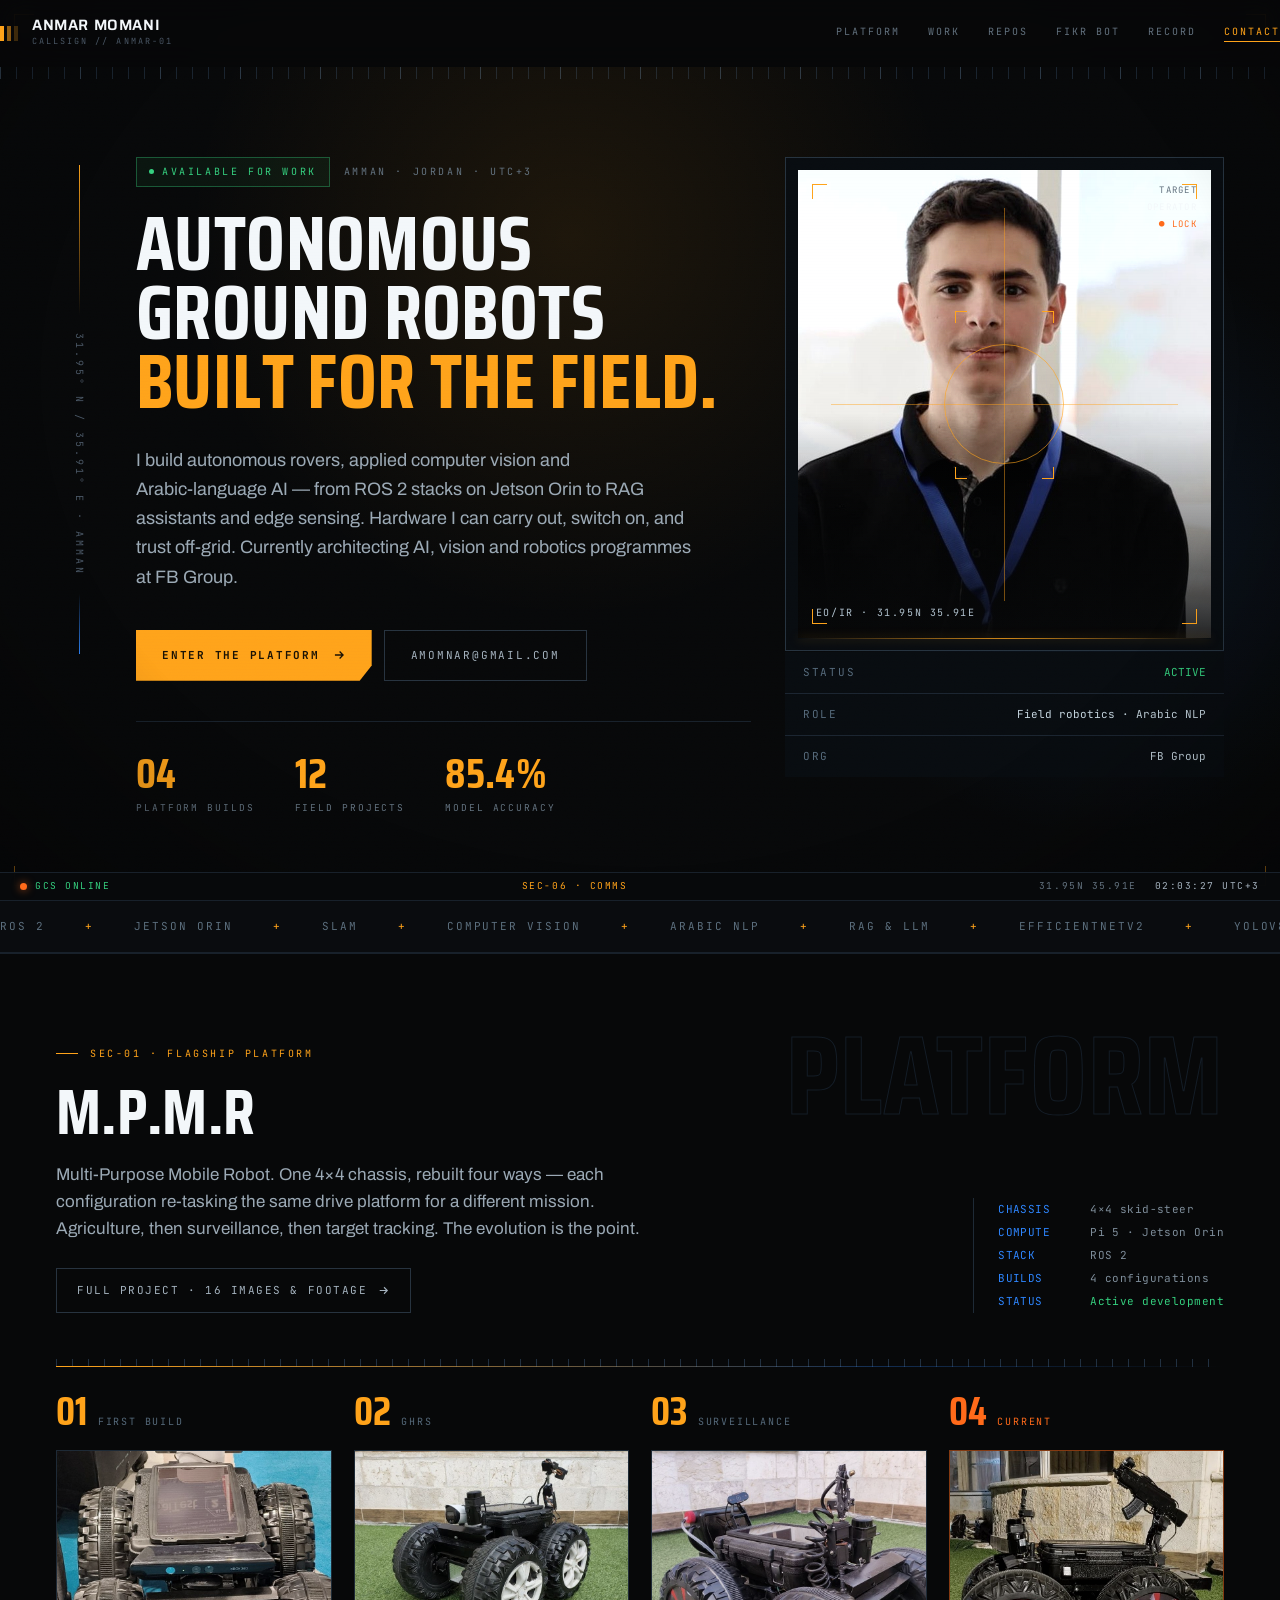
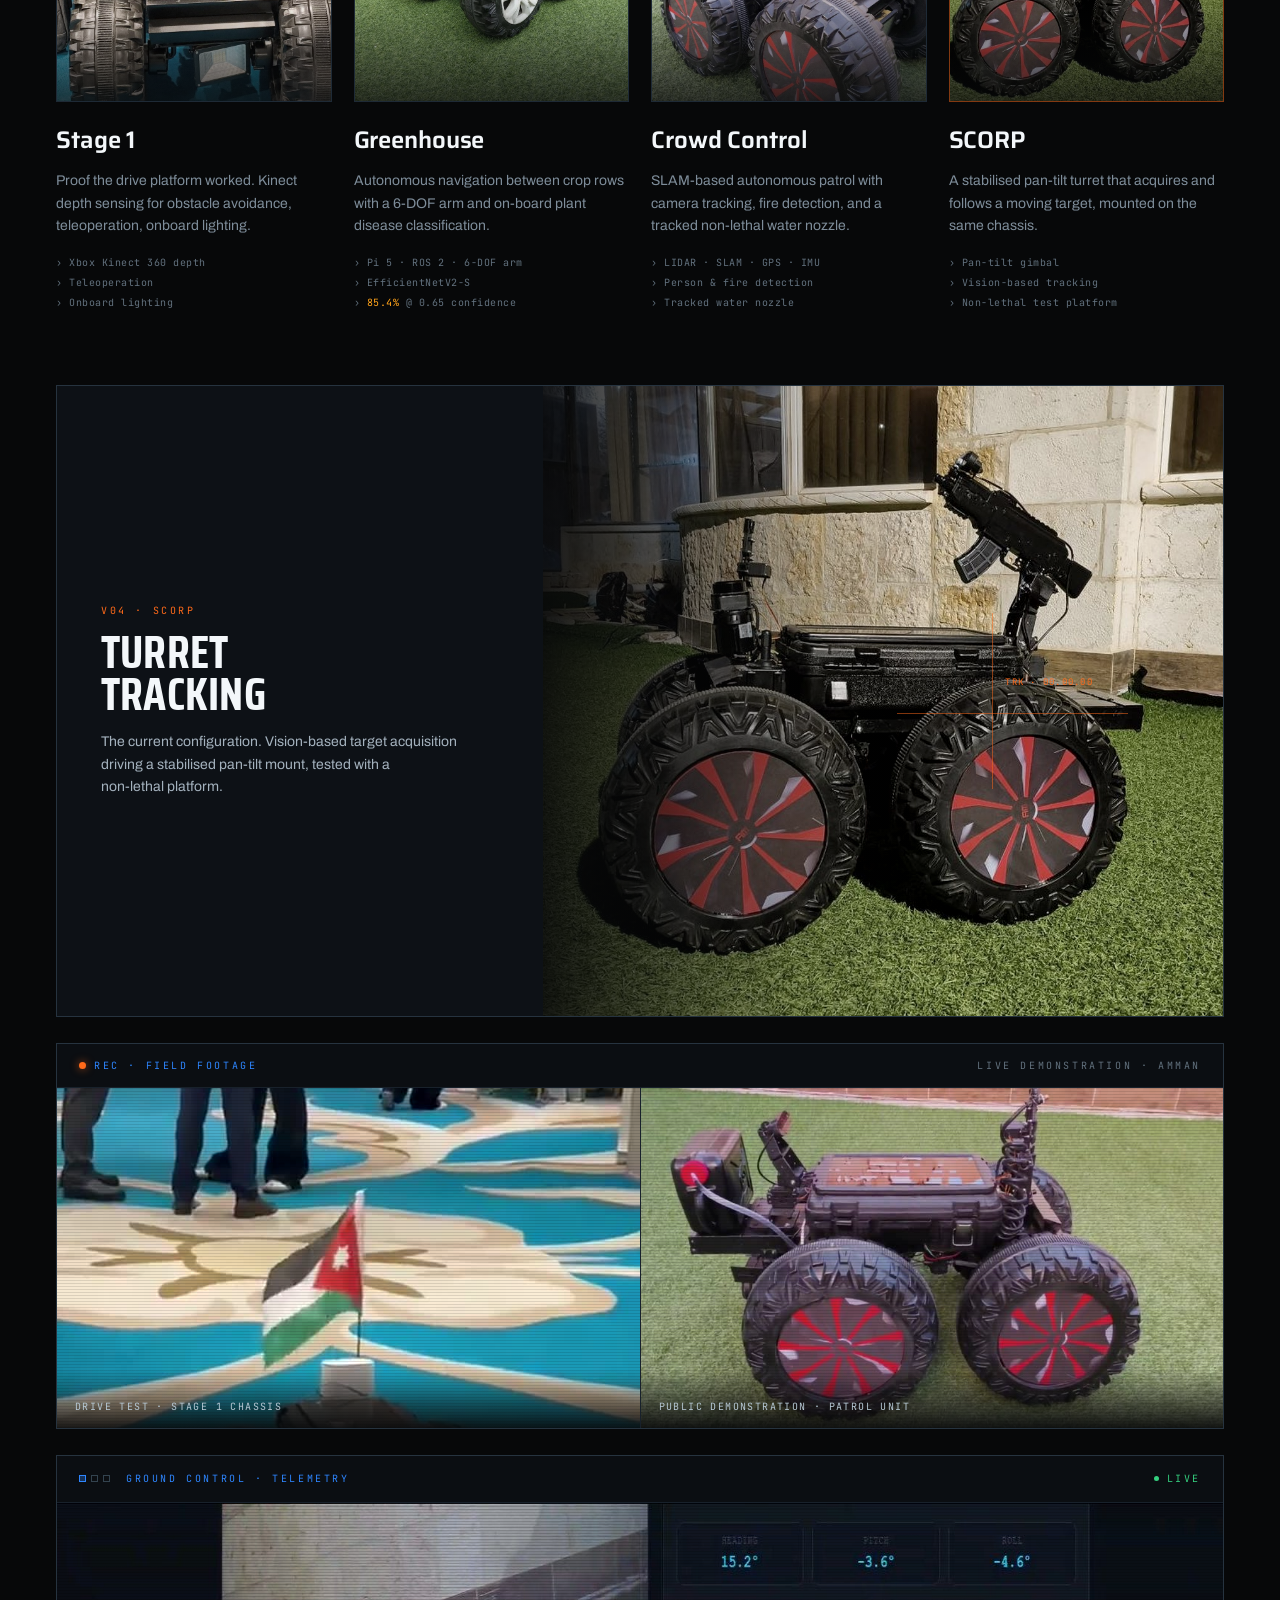
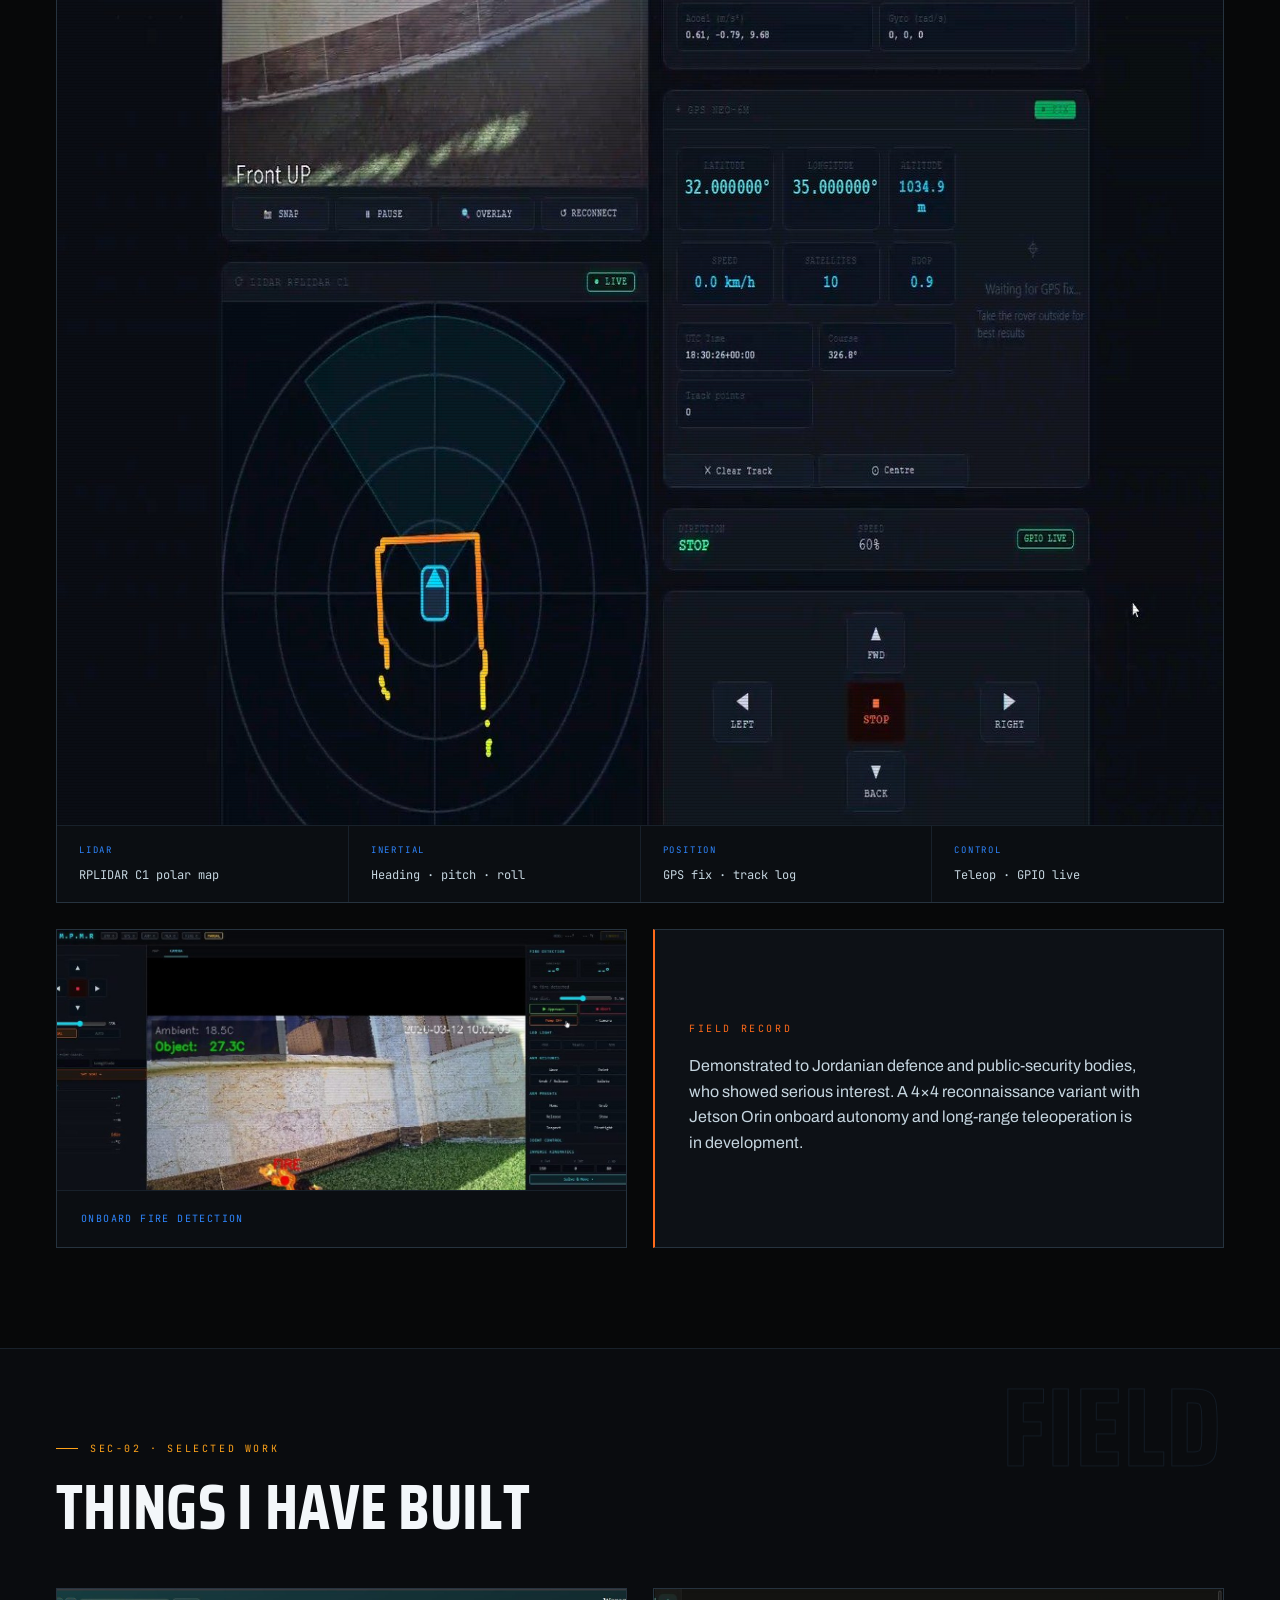
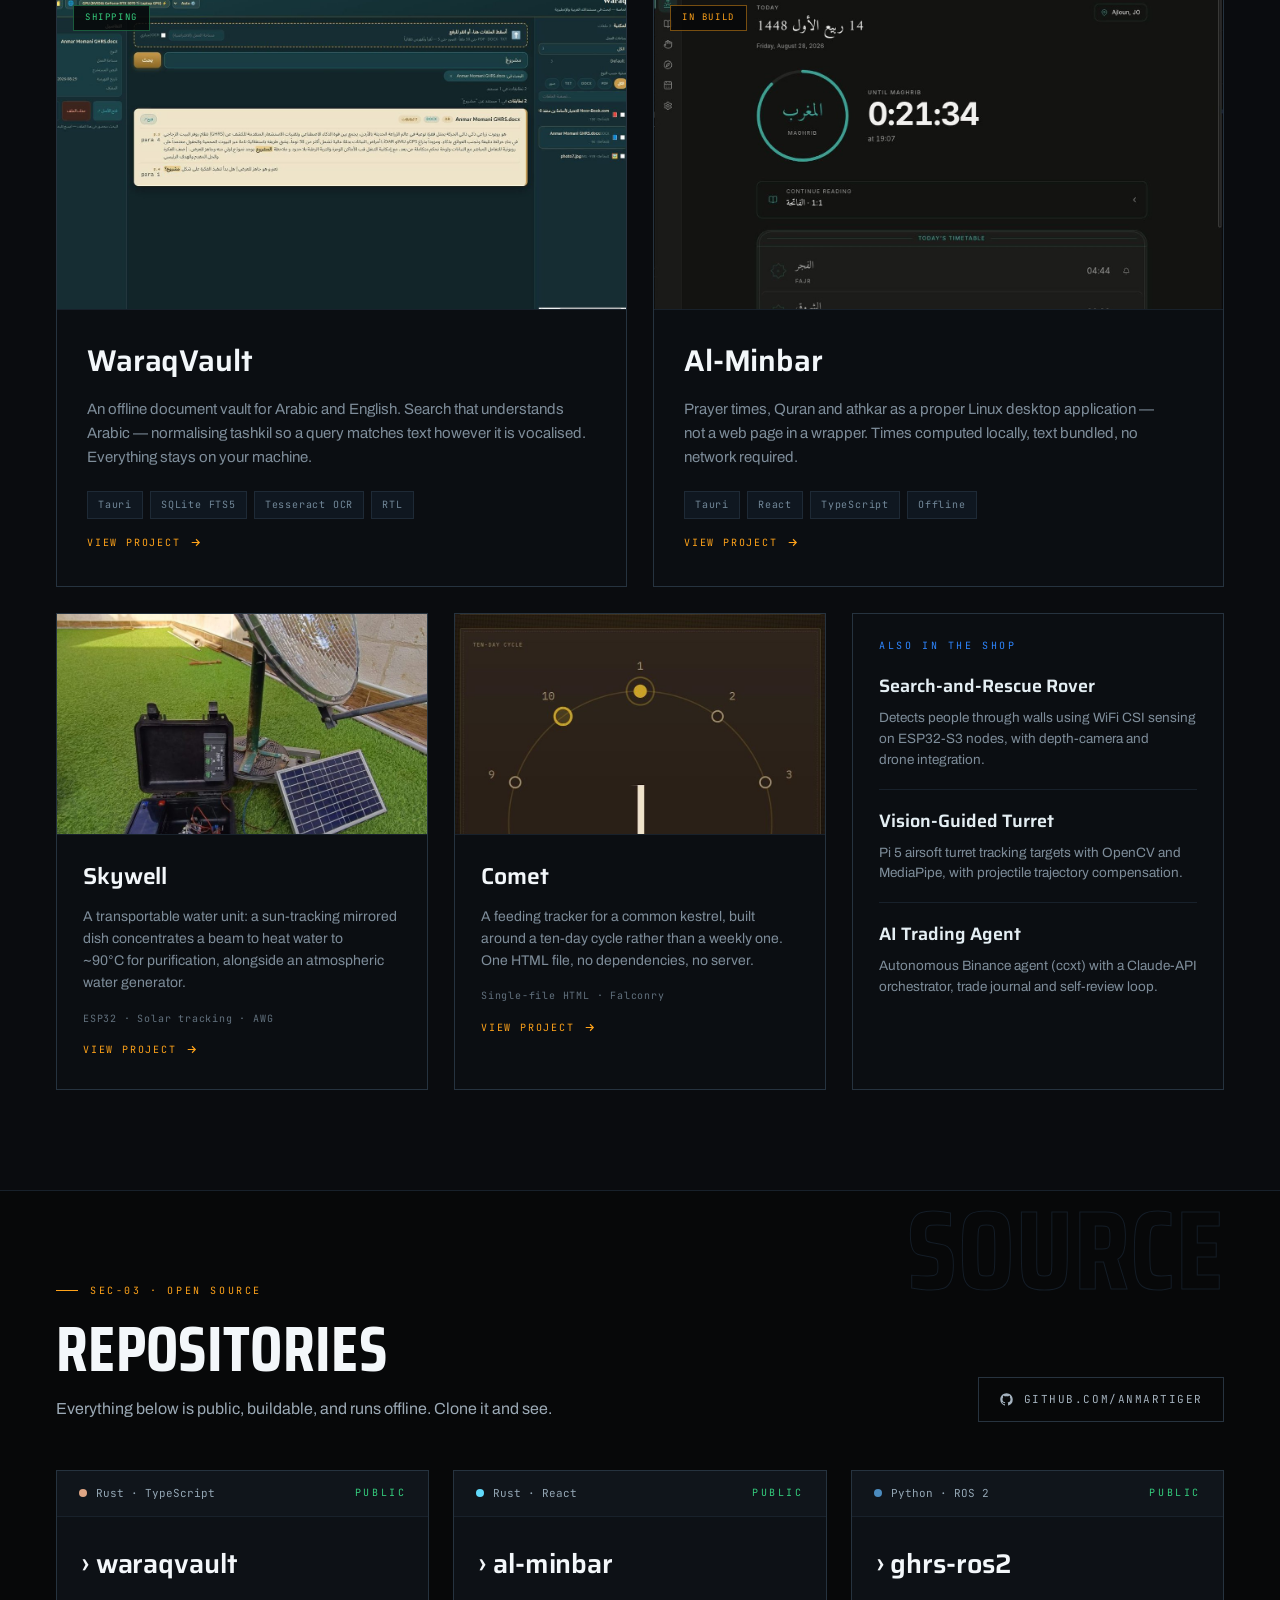
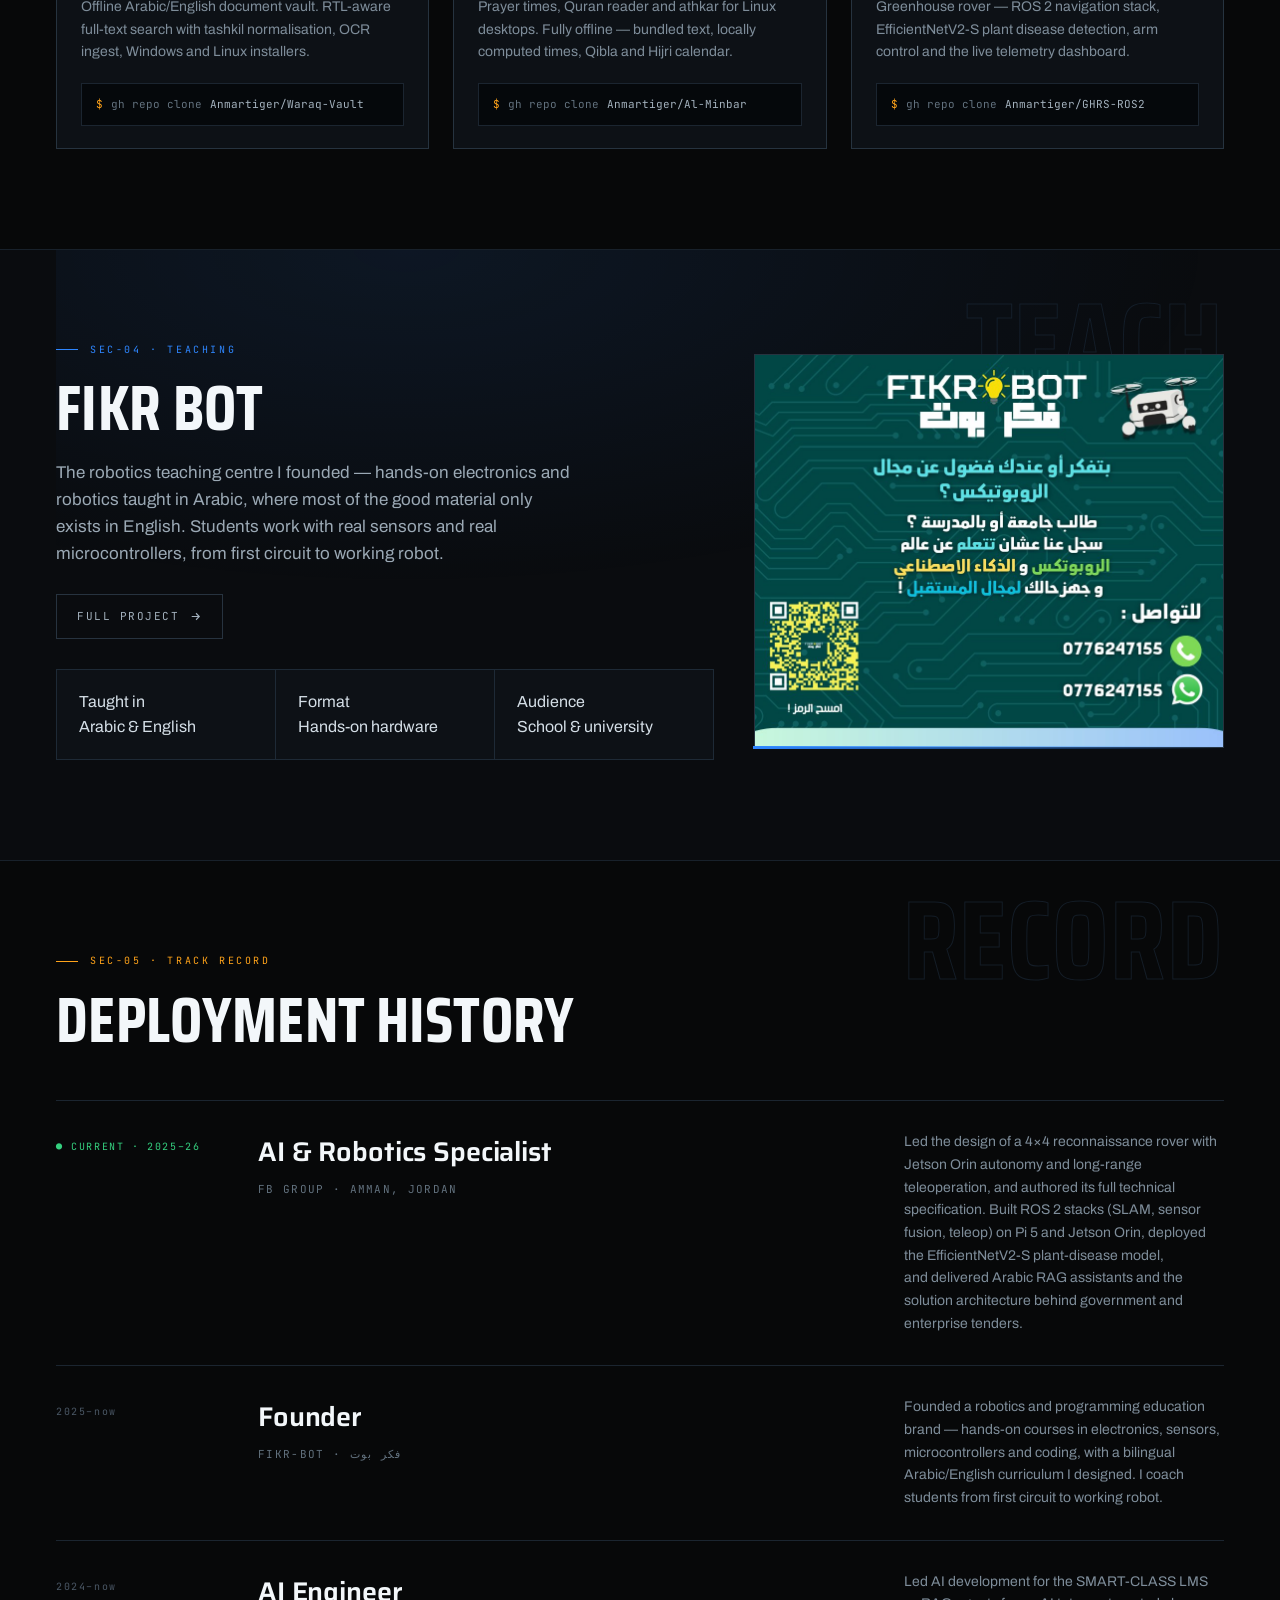
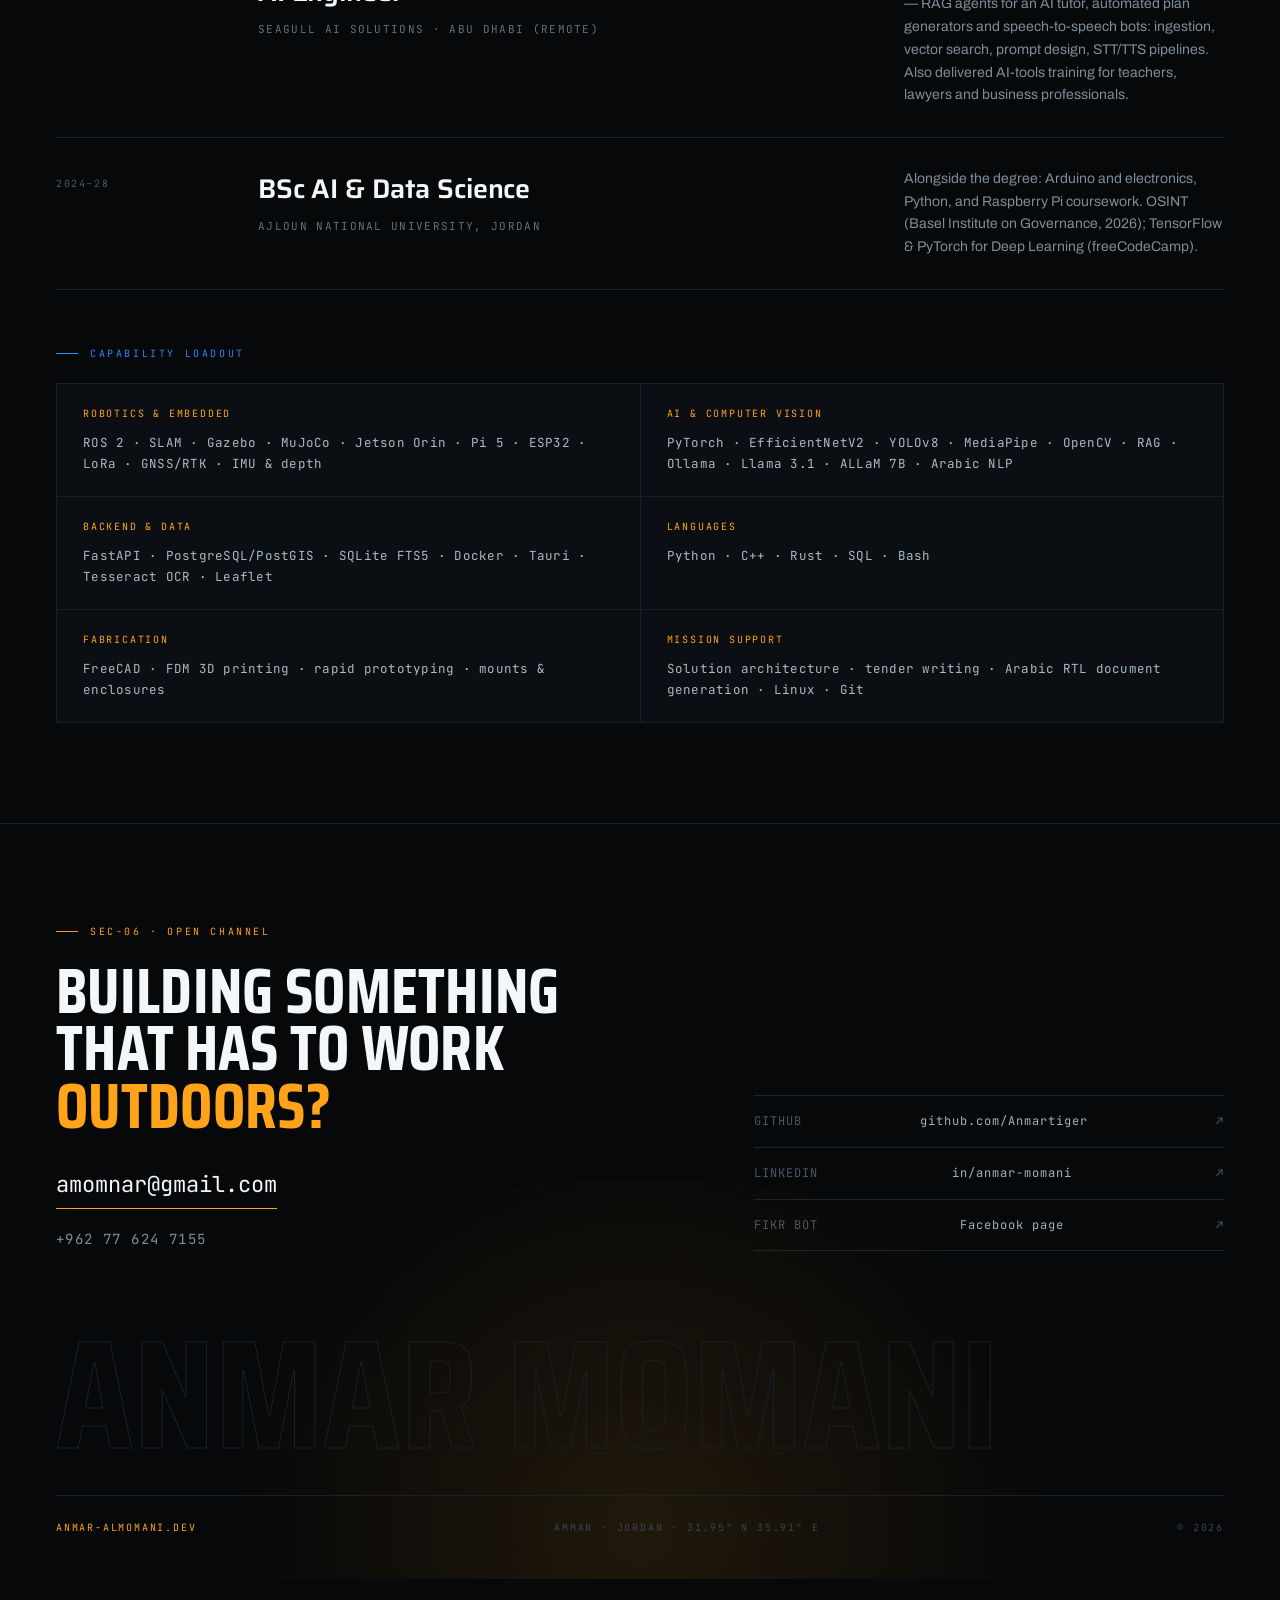
==== commit effe376b: "Rebuild index: GCS hero, field footage and enriched CV content Reframe the homepage as a ground cont" ====
--- a/index.html
+++ b/index.html
@@ -4,42 +4,55 @@
 <meta charset="utf-8">
 <meta name="viewport" content="width=device-width, initial-scale=1">
 <title>Anmar Momani — AI &amp; Robotics Specialist</title>
-<meta name="description" content="Anmar Momani builds autonomous ground robotics and Arabic-language AI systems in Ajloun, Jordan. Field robotics, computer vision, ROS 2, offline Arabic NLP.">
-<meta name="theme-color" content="#06090C">
+<meta name="description" content="Anmar Momani builds autonomous ground robots, applied computer vision and Arabic-language AI — ROS 2 rovers, Jetson Orin autonomy, edge sensing. Amman, Jordan.">
+<meta name="theme-color" content="#070809">
 <link rel="canonical" href="https://anmar-almomani.dev/">
 <link rel="icon" href="favicon.svg" type="image/svg+xml">
 <meta property="og:type" content="website">
 <meta property="og:url" content="https://anmar-almomani.dev/">
 <meta property="og:title" content="Anmar Momani — AI &amp; Robotics Specialist">
-<meta property="og:description" content="Autonomous ground robotics and Arabic-language AI systems. Ajloun, Jordan.">
+<meta property="og:description" content="Autonomous ground robots, computer vision and Arabic-language AI systems. Built to run in the field. Amman, Jordan.">
 <meta property="og:image" content="https://anmar-almomani.dev/assets/og-card.jpg">
 <meta name="twitter:card" content="summary_large_image">
 <meta name="twitter:title" content="Anmar Momani — AI &amp; Robotics Specialist">
-<meta name="twitter:description" content="Autonomous ground robotics and Arabic-language AI systems. Ajloun, Jordan.">
+<meta name="twitter:description" content="Autonomous ground robots, computer vision and Arabic-language AI systems. Amman, Jordan.">
 <meta name="twitter:image" content="https://anmar-almomani.dev/assets/og-card.jpg">
 <link rel="preconnect" href="https://fonts.googleapis.com">
 <link rel="preconnect" href="https://fonts.gstatic.com" crossorigin>
-<link rel="stylesheet" href="https://fonts.googleapis.com/css2?family=Archivo:wdth,wght@75..125,400..800&family=JetBrains+Mono:wght@400;500;700&display=swap">
+<link rel="stylesheet" href="https://fonts.googleapis.com/css2?family=Saira+Condensed:wght@500;600;700&family=Saira:wght@400;500;600&family=Archivo:wght@400;500;600&family=JetBrains+Mono:wght@400;500;700&display=swap">
 <link rel="stylesheet" href="assets/site.css">
 </head>
 <body>
 <div class="grain" aria-hidden="true"></div>
 <div class="scan" aria-hidden="true"></div>
 <div class="vig" aria-hidden="true"></div>
+<div class="hud-corners" aria-hidden="true"><i class="c-tl"></i><i class="c-tr"></i><i class="c-bl"></i><i class="c-br"></i></div>
+
+<!-- boot sequence -->
+<div class="boot" id="boot" aria-hidden="true">
+  <div class="boot-in">
+    <div class="boot-line">GROUND CONTROL STATION</div>
+    <div class="boot-bar"><i></i></div>
+    <div class="boot-log" id="bootlog"></div>
+  </div>
+</div>
 
 <header id="hdr">
   <div class="wrap hdr">
     <a class="brand" href="#top" aria-label="Anmar Momani — home">
       <span class="bars" aria-hidden="true"><i></i><i></i><i></i></span>
-      <span class="xn">Anmar Momani</span>
+      <span class="bk">
+        <span class="xn">Anmar Momani</span>
+        <span class="call">CALLSIGN // ANMAR&#8209;01</span>
+      </span>
     </a>
     <nav id="nav">
       <a href="#platform">Platform</a>
       <a href="#work">Work</a>
       <a href="#repos">Repos</a>
       <a href="#fikrbot">Fikr Bot</a>
-      <a href="#experience">Experience</a>
-      <a href="#contact" class="on">Contact ↗</a>
+      <a href="#experience">Record</a>
+      <a href="#contact" class="on">Contact</a>
     </nav>
     <button class="burger" id="burger" aria-label="Menu" aria-expanded="false"><i></i><i></i><i></i></button>
   </div>
@@ -53,58 +66,80 @@
   <div class="glow g2" aria-hidden="true"></div>
   <div class="wrap">
     <div class="hero-grid">
-      <div class="rail" aria-hidden="true"><div class="ln"></div><div class="vt">32.4° N / 35.8° E</div></div>
-      <div>
+      <div class="rail" aria-hidden="true">
+        <div class="ln"></div>
+        <div class="vt">31.95&deg; N / 35.91&deg; E · AMMAN</div>
+        <div class="ln short"></div>
+      </div>
+      <div class="hero-main">
         <div class="eb rv" style="gap:14px">
           <span class="chip"><span class="dot"></span><span class="eyebrow" style="color:var(--grn)">Available for work</span></span>
-          <span style="width:40px;height:1px;background:#24313E"></span>
-          <span class="eyebrow" style="color:var(--mut2)">Ajloun · Jordan · UTC+3</span>
-        </div>
-        <h1 class="xw rv d1">Robots that<br><span style="color:var(--acc)">work outdoors.</span><br>Software that<br>works anywhere.</h1>
-        <p class="lede rv d2">I build autonomous ground platforms and Arabic-language AI systems — usually offline, usually on hardware I can carry to a field and switch on. Currently architecting AI, computer vision and robotics programmes at FB Group.</p>
+          <span class="eyebrow" style="color:var(--mut2)">Amman · Jordan · UTC+3</span>
+        </div>
+        <h1 class="xw rv d1">Autonomous<br>ground robots<br><span class="hl">built for the field.</span></h1>
+        <p class="lede rv d2">I build autonomous rovers, applied computer vision and Arabic&#8209;language AI — from ROS&nbsp;2 stacks on Jetson Orin to RAG assistants and edge sensing. Hardware I can carry out, switch on, and trust off&#8209;grid. Currently architecting AI, vision and robotics programmes at FB Group.</p>
         <div class="btns rv d3">
           <a class="btn btn-p" href="#platform">Enter the platform
             <svg width="14" height="14" viewBox="0 0 24 24" fill="none" stroke="currentColor" stroke-width="2.2" aria-hidden="true"><path d="M5 12h14M13 6l6 6-6 6"/></svg></a>
           <a class="btn btn-s" href="mailto:amomnar@gmail.com">amomnar@gmail.com</a>
         </div>
-      </div>
-      <div class="rv d2">
-        <div class="frame">
+        <div class="hstats rv d3">
+          <div class="hstat"><b class="num" data-count="4" data-pad="2">00</b><span>Platform builds</span></div>
+          <div class="hstat"><b class="num" data-count="12" data-pad="2">00</b><span>Field projects</span></div>
+          <div class="hstat"><b class="num" data-count="85.4" data-suffix="%">0</b><span>Model accuracy</span></div>
+        </div>
+      </div>
+      <div class="rv d2 hero-portrait">
+        <div class="frame" id="recticell">
           <img src="assets/portrait.jpg" width="800" height="980" alt="Anmar Momani">
-          <div class="fade"></div><div class="sweep"></div>
+          <div class="fade"></div>
+          <div class="sweep"></div>
+          <div class="reticle" aria-hidden="true">
+            <span class="r-h"></span><span class="r-v"></span>
+            <span class="r-ring"></span>
+            <span class="r-b tl"></span><span class="r-b tr"></span><span class="r-b bl"></span><span class="r-b br"></span>
+          </div>
           <div class="brk tl"></div><div class="brk tr"></div><div class="brk bl"></div><div class="brk br"></div>
-          <div class="cap">Operator</div>
-        </div>
-        <div class="meta2 one">
-          <div><div class="mlab">Discipline</div><div class="mval">Field robotics · Arabic NLP</div></div>
+          <div class="tgt" id="tgt">
+            <span class="k">TARGET</span><span class="v">OPERATOR</span>
+            <span class="lock">● LOCK</span>
+          </div>
+          <div class="cap">EO/IR · 31.95N 35.91E</div>
+        </div>
+        <div class="telem">
+          <div><span class="tk">STATUS</span><span class="tv on">ACTIVE</span></div>
+          <div><span class="tk">ROLE</span><span class="tv">Field robotics · Arabic NLP</span></div>
+          <div><span class="tk">ORG</span><span class="tv">FB Group</span></div>
         </div>
       </div>
     </div>
   </div>
   <div class="strip">
     <div class="marq" id="marq"><ul id="marqul">
-      <li>ROS 2</li><li class="s">/</li><li>Jetson · Edge AI</li><li class="s">/</li><li>Computer Vision</li><li class="s">/</li>
-      <li>Arabic NLP</li><li class="s">/</li><li>RAG &amp; LLM</li><li class="s">/</li><li>ESP32</li><li class="s">/</li>
-      <li>Raspberry Pi</li><li class="s">/</li><li>Tauri</li><li class="s">/</li><li>Solution Architecture</li><li class="s">/</li>
+      <li>ROS 2</li><li class="s">+</li><li>Jetson Orin</li><li class="s">+</li><li>SLAM</li><li class="s">+</li>
+      <li>Computer Vision</li><li class="s">+</li><li>Arabic NLP</li><li class="s">+</li><li>RAG &amp; LLM</li><li class="s">+</li>
+      <li>EfficientNetV2</li><li class="s">+</li><li>YOLOv8</li><li class="s">+</li><li>ESP32 · LoRa</li><li class="s">+</li>
+      <li>GNSS / RTK</li><li class="s">+</li><li>Sensor Fusion</li><li class="s">+</li><li>Tauri</li><li class="s">+</li>
+      <li>Rust</li><li class="s">+</li><li>FreeCAD</li><li class="s">+</li><li>Solution Architecture</li><li class="s">+</li>
     </ul></div>
   </div>
 </div>
 
-<!-- 01 PLATFORM -->
-<section id="platform" class="sect-pad" style="background:linear-gradient(180deg,#080C11 0%,#06090C 100%)">
-  <div class="ghost xw" data-par aria-hidden="true">01</div>
+<!-- SEC-01 PLATFORM -->
+<section id="platform" class="sect-pad">
+  <div class="ghost xw" data-par aria-hidden="true">PLATFORM</div>
   <div class="wrap">
     <div class="mp-head">
-      <div style="max-width:700px">
-        <div class="eb rv"><span class="ln"></span><span class="eyebrow" style="color:var(--acc)">01 — Flagship platform</span></div>
+      <div style="max-width:720px">
+        <div class="eb rv"><span class="ln"></span><span class="eyebrow" style="color:var(--acc)">SEC&#8209;01 · Flagship platform</span></div>
         <h2 class="xw rv d1" style="margin-bottom:20px">M.P.M.R</h2>
-        <p class="sub rv d2" style="margin-bottom:26px">Multi-Purpose Mobile Robot. One chassis, built four ways — each configuration re-tasking the same drive platform for a different job. Agriculture, then surveillance, then tracking. The evolution is the point.</p>
+        <p class="sub rv d2" style="margin-bottom:26px">Multi&#8209;Purpose Mobile Robot. One 4&times;4 chassis, rebuilt four ways — each configuration re&#8209;tasking the same drive platform for a different mission. Agriculture, then surveillance, then target tracking. The evolution is the point.</p>
         <a class="ghbtn rv d2" href="projects/mpmr.html">Full project · 16 images &amp; footage
           <svg width="13" height="13" viewBox="0 0 24 24" fill="none" stroke="currentColor" stroke-width="2" aria-hidden="true"><path d="M5 12h14M13 6l6 6-6 6"/></svg></a>
       </div>
       <div class="spec rv d2">
         <div><b>CHASSIS</b>4×4 skid-steer</div>
-        <div><b>COMPUTE</b>Raspberry Pi 5</div>
+        <div><b>COMPUTE</b>Pi 5 · Jetson Orin</div>
         <div><b>STACK</b>ROS 2</div>
         <div><b>BUILDS</b>4 configurations</div>
         <div><b>STATUS</b><span style="color:var(--grn)">Active development</span></div>
@@ -117,28 +152,28 @@
         <div class="vnum"><b class="xw">01</b><span>First build</span></div>
         <div class="vimg"><img src="assets/rover-1.jpg" width="900" height="760" loading="lazy" alt="Stage 1 rover"><div class="fade"></div></div>
         <h3 class="xn">Stage 1</h3>
-        <p>Proof the drive platform worked. Kinect-based depth sensing for obstacle avoidance, teleoperation, onboard lighting.</p>
+        <p>Proof the drive platform worked. Kinect depth sensing for obstacle avoidance, teleoperation, onboard lighting.</p>
         <div class="blist"><div>› Xbox Kinect 360 depth</div><div>› Teleoperation</div><div>› Onboard lighting</div></div>
       </article>
       <article class="ver rv d1">
         <div class="vnum"><b class="xw">02</b><span>GHRS</span></div>
         <div class="vimg"><img src="assets/rover-2.jpg" width="900" height="760" loading="lazy" alt="GHRS greenhouse rover"><div class="fade"></div></div>
         <h3 class="xn">Greenhouse</h3>
-        <p>Autonomous navigation between crop rows with a 6-DOF arm and on-board plant disease classification.</p>
+        <p>Autonomous navigation between crop rows with a 6&#8209;DOF arm and on&#8209;board plant disease classification.</p>
         <div class="blist"><div>› Pi 5 · ROS 2 · 6-DOF arm</div><div>› EfficientNetV2-S</div><div>› <b>85.4%</b> @ 0.65 confidence</div></div>
       </article>
       <article class="ver rv d2">
         <div class="vnum"><b class="xw">03</b><span>Surveillance</span></div>
         <div class="vimg"><img src="assets/rover-3.jpg" width="900" height="760" loading="lazy" alt="Crowd control configuration"><div class="fade"></div></div>
         <h3 class="xn">Crowd Control</h3>
-        <p>SLAM-based autonomous patrol with camera tracking, fire detection, and a tracked non-lethal water nozzle.</p>
+        <p>SLAM&#8209;based autonomous patrol with camera tracking, fire detection, and a tracked non&#8209;lethal water nozzle.</p>
         <div class="blist"><div>› LIDAR · SLAM · GPS · IMU</div><div>› Person &amp; fire detection</div><div>› Tracked water nozzle</div></div>
       </article>
       <article class="ver rv d3">
         <div class="vnum"><b class="xw amb">04</b><span class="amb">Current</span></div>
-        <div class="vimg" style="border-color:#33404D"><img src="assets/rover-4.jpg" width="900" height="760" loading="lazy" alt="SCORP configuration"><div class="fade"></div></div>
+        <div class="vimg hot"><img src="assets/rover-4.jpg" width="900" height="760" loading="lazy" alt="SCORP configuration"><div class="fade"></div></div>
         <h3 class="xn">SCORP</h3>
-        <p>A stabilised pan-tilt turret that acquires and follows a moving target, mounted on the same chassis.</p>
+        <p>A stabilised pan&#8209;tilt turret that acquires and follows a moving target, mounted on the same chassis.</p>
         <div class="blist"><div>› Pan-tilt gimbal</div><div>› Vision-based tracking</div><div>› Non-lethal test platform</div></div>
       </article>
     </div>
@@ -147,11 +182,32 @@
       <div class="txt">
         <div class="eyebrow" style="color:var(--amb)">V04 · SCORP</div>
         <h3 class="xw">Turret<br>tracking</h3>
-        <p>The current configuration. Vision-based target acquisition driving a stabilised pan-tilt mount, tested with a non-lethal platform.</p>
+        <p>The current configuration. Vision&#8209;based target acquisition driving a stabilised pan&#8209;tilt mount, tested with a non&#8209;lethal platform.</p>
       </div>
       <div class="imgwrap">
         <img src="assets/scorp-wide.jpg" width="1080" height="1000" loading="lazy" alt="SCORP configuration with pan-tilt turret">
         <div class="msk"></div>
+        <div class="recoverlay" aria-hidden="true"><span class="rl-h"></span><span class="rl-v"></span><span class="rl-tag">TRK · 00.00.00</span></div>
+      </div>
+    </div>
+
+    <!-- field footage -->
+    <div class="field rv">
+      <div class="fbar">
+        <span class="eyebrow" style="color:var(--blue)"><span class="recdot"></span>REC · Field footage</span>
+        <span class="eyebrow" style="color:var(--mut2)">Live demonstration · Amman</span>
+      </div>
+      <div class="fvids">
+        <figure class="fvid">
+          <video src="assets/video/stage1-drive.mp4" poster="assets/video/stage1-drive.jpg" muted loop playsinline preload="none" data-field></video>
+          <div class="scn" aria-hidden="true"></div>
+          <figcaption>DRIVE TEST · STAGE 1 CHASSIS</figcaption>
+        </figure>
+        <figure class="fvid">
+          <video src="assets/video/crowd-patrol.mp4" poster="assets/video/crowd-patrol.jpg" muted loop playsinline preload="none" data-field></video>
+          <div class="scn" aria-hidden="true"></div>
+          <figcaption>PUBLIC DEMONSTRATION · PATROL UNIT</figcaption>
+        </figure>
       </div>
     </div>
 
@@ -159,7 +215,7 @@
       <div class="dbar">
         <div style="display:flex;align-items:center;gap:16px">
           <span class="leds" aria-hidden="true"><i></i><i></i><i></i></span>
-          <span class="eyebrow" style="color:#93A6B4">Ground control · Telemetry</span>
+          <span class="eyebrow" style="color:var(--blue)">Ground control · Telemetry</span>
         </div>
         <div style="display:flex;align-items:center;gap:8px"><span class="dot"></span><span class="eyebrow" style="color:var(--grn)">Live</span></div>
       </div>
@@ -178,21 +234,21 @@
     <div class="duo">
       <div class="card rv" style="transform:none">
         <div class="cimg"><img src="assets/firedet.jpg" width="1200" height="660" loading="lazy" alt="Onboard fire detection" style="height:260px"></div>
-        <div class="cbody" style="padding:20px 24px"><div class="eyebrow" style="color:var(--mut);letter-spacing:.14em">Onboard fire detection</div></div>
+        <div class="cbody" style="padding:20px 24px"><div class="eyebrow" style="color:var(--blue);letter-spacing:.14em">Onboard fire detection</div></div>
       </div>
       <div class="note rv d1">
         <div class="eyebrow" style="color:var(--amb);margin-bottom:16px">Field record</div>
-        <p>Demonstrated to Jordanian defence and public-security bodies, who showed serious interest. Development is ongoing.</p>
-      </div>
-    </div>
-  </div>
-</section>
-
-<!-- 02 WORK -->
-<section id="work" class="sect-pad">
-  <div class="ghost xw" data-par aria-hidden="true">02</div>
-  <div class="wrap">
-    <div class="eb rv"><span class="ln"></span><span class="eyebrow" style="color:var(--acc)">02 — Selected work</span></div>
+        <p>Demonstrated to Jordanian defence and public&#8209;security bodies, who showed serious interest. A 4&times;4 reconnaissance variant with Jetson Orin onboard autonomy and long&#8209;range teleoperation is in development.</p>
+      </div>
+    </div>
+  </div>
+</section>
+
+<!-- SEC-02 WORK -->
+<section id="work" class="sect-pad" style="background:var(--bg2)">
+  <div class="ghost xw" data-par aria-hidden="true">FIELD</div>
+  <div class="wrap">
+    <div class="eb rv"><span class="ln"></span><span class="eyebrow" style="color:var(--acc)">SEC&#8209;02 · Selected work</span></div>
     <h2 class="xw rv d1" style="margin-bottom:52px">Things I have built</h2>
 
     <div class="g2c">
@@ -201,7 +257,7 @@
         <div class="cbody">
           <h3 class="xn">WaraqVault</h3>
           <p>An offline document vault for Arabic and English. Search that understands Arabic — normalising tashkil so a query matches text however it is vocalised. Everything stays on your machine.</p>
-          <div class="tags"><span>Tauri</span><span>SQLite FTS5</span><span>EasyOCR</span><span>RTL</span></div>
+          <div class="tags"><span>Tauri</span><span>SQLite FTS5</span><span>Tesseract OCR</span><span>RTL</span></div>
           <span class="more">View project <svg width="13" height="13" viewBox="0 0 24 24" fill="none" stroke="currentColor" stroke-width="2" aria-hidden="true"><path d="M5 12h14M13 6l6 6-6 6"/></svg></span>
         </div>
       </a>
@@ -221,7 +277,7 @@
         <div class="cimg"><img src="assets/skywell.jpg" width="900" height="760" loading="lazy" alt="Skywell water unit"></div>
         <div class="cbody">
           <h3 class="xn">Skywell</h3>
-          <p>A transportable water unit: a sun-tracking mirrored dish concentrates a beam to heat water for distillation, alongside an atmospheric water generator.</p>
+          <p>A transportable water unit: a sun&#8209;tracking mirrored dish concentrates a beam to heat water to ~90&deg;C for purification, alongside an atmospheric water generator.</p>
           <div class="tiny">ESP32 · Solar tracking · AWG</div>
           <span class="more">View project <svg width="13" height="13" viewBox="0 0 24 24" fill="none" stroke="currentColor" stroke-width="2" aria-hidden="true"><path d="M5 12h14M13 6l6 6-6 6"/></svg></span>
         </div>
@@ -230,32 +286,35 @@
         <div class="cimg"><img src="assets/comet.jpg" width="900" height="760" loading="lazy" alt="Comet feeding tracker"></div>
         <div class="cbody">
           <h3 class="xn">Comet</h3>
-          <p>A feeding tracker for a common kestrel, built around a ten-day cycle rather than a weekly one. One HTML file, no dependencies, no server.</p>
+          <p>A feeding tracker for a common kestrel, built around a ten&#8209;day cycle rather than a weekly one. One HTML file, no dependencies, no server.</p>
           <div class="tiny">Single-file HTML · Falconry</div>
           <span class="more">View project <svg width="13" height="13" viewBox="0 0 24 24" fill="none" stroke="currentColor" stroke-width="2" aria-hidden="true"><path d="M5 12h14M13 6l6 6-6 6"/></svg></span>
         </div>
       </a>
       <article class="card sm rv d2">
         <div class="also">
-          <div class="eyebrow" style="color:var(--mut3);margin-bottom:20px">Also in progress</div>
-          <h4>Content pipeline</h4>
-          <p>An agent that reads my project folders, works out what is worth publishing, and asks me for the assets — then generates them itself if I do not reply.</p>
+          <div class="eyebrow" style="color:var(--blue);margin-bottom:20px">Also in the shop</div>
+          <h4>Search-and-Rescue Rover</h4>
+          <p>Detects people through walls using WiFi CSI sensing on ESP32-S3 nodes, with depth-camera and drone integration.</p>
           <div class="hr"></div>
-          <h4>PMS</h4>
-          <p>Posture monitoring — several IMUs fused with a Kalman filter, haptic feedback, and a phone app over BLE.</p>
-        </div>
-      </article>
-    </div>
-  </div>
-</section>
-
-<!-- 03 REPOS -->
-<section id="repos" class="sect-pad" style="background:var(--bg2)">
-  <div class="ghost xw" data-par aria-hidden="true">03</div>
+          <h4>Vision-Guided Turret</h4>
+          <p>Pi 5 airsoft turret tracking targets with OpenCV and MediaPipe, with projectile trajectory compensation.</p>
+          <div class="hr"></div>
+          <h4>AI Trading Agent</h4>
+          <p>Autonomous Binance agent (ccxt) with a Claude-API orchestrator, trade journal and self-review loop.</p>
+        </div>
+      </article>
+    </div>
+  </div>
+</section>
+
+<!-- SEC-03 REPOS -->
+<section id="repos" class="sect-pad">
+  <div class="ghost xw" data-par aria-hidden="true">SOURCE</div>
   <div class="wrap">
     <div style="display:flex;align-items:flex-end;justify-content:space-between;gap:30px;margin-bottom:48px;flex-wrap:wrap">
       <div>
-        <div class="eb rv"><span class="ln"></span><span class="eyebrow" style="color:var(--acc)">03 — Open source</span></div>
+        <div class="eb rv"><span class="ln"></span><span class="eyebrow" style="color:var(--acc)">SEC&#8209;03 · Open source</span></div>
         <h2 class="xw rv d1" style="margin-bottom:18px">Repositories</h2>
         <p class="sub rv d2" style="max-width:560px;font-size:16px">Everything below is public, buildable, and runs offline. Clone it and see.</p>
       </div>
@@ -269,7 +328,7 @@
       <article class="repo rv">
         <div class="rhead"><span class="lang"><i style="background:#DEA584"></i>Rust · TypeScript</span><span class="eyebrow" style="color:var(--grn)">Public</span></div>
         <div class="rbody">
-          <h3 class="xn"><a href="https://github.com/Anmartiger/Waraq-Vault" target="_blank" rel="noopener" style="color:inherit">waraqvault ↗</a></h3>
+          <h3 class="xn"><a href="https://github.com/Anmartiger/Waraq-Vault" target="_blank" rel="noopener" style="color:inherit">waraqvault</a></h3>
           <p>Offline Arabic/English document vault. RTL-aware full-text search with tashkil normalisation, OCR ingest, Windows and Linux installers.</p>
         </div>
         <div class="clone"><b>$</b>gh repo clone <em>Anmartiger/Waraq-Vault</em></div>
@@ -277,7 +336,7 @@
       <article class="repo rv d1">
         <div class="rhead"><span class="lang"><i style="background:#61DAFB"></i>Rust · React</span><span class="eyebrow" style="color:var(--grn)">Public</span></div>
         <div class="rbody">
-          <h3 class="xn"><a href="https://github.com/Anmartiger/Al-Minbar" target="_blank" rel="noopener" style="color:inherit">al-minbar ↗</a></h3>
+          <h3 class="xn"><a href="https://github.com/Anmartiger/Al-Minbar" target="_blank" rel="noopener" style="color:inherit">al-minbar</a></h3>
           <p>Prayer times, Quran reader and athkar for Linux desktops. Fully offline — bundled text, locally computed times, Qibla and Hijri calendar.</p>
         </div>
         <div class="clone"><b>$</b>gh repo clone <em>Anmartiger/Al-Minbar</em></div>
@@ -285,7 +344,7 @@
       <article class="repo rv d2">
         <div class="rhead"><span class="lang"><i style="background:#4B8BBE"></i>Python · ROS 2</span><span class="eyebrow" style="color:var(--grn)">Public</span></div>
         <div class="rbody">
-          <h3 class="xn"><a href="https://github.com/Anmartiger/GHRS-ROS2" target="_blank" rel="noopener" style="color:inherit">ghrs-ros2 ↗</a></h3>
+          <h3 class="xn"><a href="https://github.com/Anmartiger/GHRS-ROS2" target="_blank" rel="noopener" style="color:inherit">ghrs-ros2</a></h3>
           <p>Greenhouse rover — ROS 2 navigation stack, EfficientNetV2-S plant disease detection, arm control and the live telemetry dashboard.</p>
         </div>
         <div class="clone"><b>$</b>gh repo clone <em>Anmartiger/GHRS-ROS2</em></div>
@@ -294,16 +353,16 @@
   </div>
 </section>
 
-<!-- 04 FIKR BOT -->
-<section id="fikrbot" class="sect-pad">
-  <div class="ghost xw" data-par aria-hidden="true">04</div>
+<!-- SEC-04 FIKR BOT -->
+<section id="fikrbot" class="sect-pad" style="background:var(--bg2)">
+  <div class="ghost xw" data-par aria-hidden="true">TEACH</div>
   <div class="wrap">
     <div class="fk">
       <div class="fkglow" aria-hidden="true"></div>
       <div>
-        <div class="eb rv"><span class="ln" style="background:var(--teal)"></span><span class="eyebrow" style="color:var(--teal)">04 — Teaching</span></div>
+        <div class="eb rv"><span class="ln" style="background:var(--blue)"></span><span class="eyebrow" style="color:var(--blue)">SEC&#8209;04 · Teaching</span></div>
         <h2 class="xw rv d1" style="margin-bottom:22px">Fikr Bot</h2>
-        <p class="sub rv d2" style="max-width:520px;margin-bottom:26px">My robotics teaching centre — hands-on electronics and robotics taught in Arabic, where most of the good material only exists in English. Students work with real sensors and real microcontrollers rather than simulations.</p>
+        <p class="sub rv d2" style="max-width:520px;margin-bottom:26px">The robotics teaching centre I founded — hands&#8209;on electronics and robotics taught in Arabic, where most of the good material only exists in English. Students work with real sensors and real microcontrollers, from first circuit to working robot.</p>
         <a class="ghbtn rv d2" href="projects/fikr-bot.html" style="margin-bottom:30px">Full project
           <svg width="13" height="13" viewBox="0 0 24 24" fill="none" stroke="currentColor" stroke-width="2" aria-hidden="true"><path d="M5 12h14M13 6l6 6-6 6"/></svg></a>
         <div class="tri rv d2">
@@ -317,52 +376,71 @@
   </div>
 </section>
 
-<!-- 05 EXPERIENCE -->
-<section id="experience" class="sect-pad" style="background:var(--bg2)">
-  <div class="ghost xw" data-par aria-hidden="true">05</div>
-  <div class="wrap">
-    <div class="eb rv"><span class="ln"></span><span class="eyebrow" style="color:var(--acc)">05 — Experience</span></div>
-    <h2 class="xw rv d1" style="margin-bottom:52px">Track record</h2>
+<!-- SEC-05 EXPERIENCE -->
+<section id="experience" class="sect-pad">
+  <div class="ghost xw" data-par aria-hidden="true">RECORD</div>
+  <div class="wrap">
+    <div class="eb rv"><span class="ln"></span><span class="eyebrow" style="color:var(--acc)">SEC&#8209;05 · Track record</span></div>
+    <h2 class="xw rv d1" style="margin-bottom:52px">Deployment history</h2>
     <div class="rv d2">
       <div class="xp">
-        <div class="when now">● CURRENT</div>
-        <div><h3 class="xn">AI &amp; Robotics Specialist</h3><div class="org">FB Group · Jabal Al-Hussein, Amman</div></div>
-        <p>Technical architecture and solution design for large-scale AI, computer vision and robotics programmes across government and enterprise. Requirements analysis, system and hardware architecture, AI/ML design, and the technical documentation behind competitive procurement submissions.</p>
+        <div class="when now">● CURRENT · 2025&ndash;26</div>
+        <div><h3 class="xn">AI &amp; Robotics Specialist</h3><div class="org">FB Group · Amman, Jordan</div></div>
+        <p>Led the design of a 4&times;4 reconnaissance rover with Jetson Orin autonomy and long&#8209;range teleoperation, and authored its full technical specification. Built ROS&nbsp;2 stacks (SLAM, sensor fusion, teleop) on Pi 5 and Jetson Orin, deployed the EfficientNetV2&#8209;S plant&#8209;disease model, and delivered Arabic RAG assistants and the solution architecture behind government and enterprise tenders.</p>
       </div>
       <div class="xp">
-        <div class="when">PREVIOUS</div>
-        <div><h3 class="xn">AI Engineer</h3><div class="org">Seagull AI Solutions</div></div>
-        <p>Retrieval-augmented AI agents — an AI tutor, plan generators, and speech-to-speech assistants.</p>
+        <div class="when">2025&ndash;now</div>
+        <div><h3 class="xn">Founder</h3><div class="org">Fikr&#8209;Bot · فكر بوت</div></div>
+        <p>Founded a robotics and programming education brand — hands&#8209;on courses in electronics, sensors, microcontrollers and coding, with a bilingual Arabic/English curriculum I designed. I coach students from first circuit to working robot.</p>
       </div>
       <div class="xp">
-        <div class="when">EDUCATION</div>
-        <div><h3 class="xn">BSc AI &amp; Data Science</h3><div class="org">Ajloun National University</div></div>
-        <p>Alongside the degree: Arduino and electronics, Python, and Raspberry Pi coursework.</p>
-      </div>
-    </div>
-  </div>
-</section>
-
-<!-- 06 CONTACT -->
-<section id="contact" style="padding-top:104px">
+        <div class="when">2024&ndash;now</div>
+        <div><h3 class="xn">AI Engineer</h3><div class="org">Seagull AI Solutions · Abu Dhabi (Remote)</div></div>
+        <p>Led AI development for the SMART&#8209;CLASS LMS — RAG agents for an AI tutor, automated plan generators and speech&#8209;to&#8209;speech bots: ingestion, vector search, prompt design, STT/TTS pipelines. Also delivered AI&#8209;tools training for teachers, lawyers and business professionals.</p>
+      </div>
+      <div class="xp">
+        <div class="when">2024&ndash;28</div>
+        <div><h3 class="xn">BSc AI &amp; Data Science</h3><div class="org">Ajloun National University, Jordan</div></div>
+        <p>Alongside the degree: Arduino and electronics, Python, and Raspberry Pi coursework. OSINT (Basel Institute on Governance, 2026); TensorFlow &amp; PyTorch for Deep Learning (freeCodeCamp).</p>
+      </div>
+    </div>
+
+    <!-- arsenal -->
+    <div class="arsenal rv d2">
+      <div class="eb"><span class="ln" style="background:var(--blue)"></span><span class="eyebrow" style="color:var(--blue)">Capability loadout</span></div>
+      <div class="arsgrid">
+        <div class="ars"><div class="al">Robotics &amp; embedded</div><div class="av">ROS 2 · SLAM · Gazebo · MuJoCo · Jetson Orin · Pi 5 · ESP32 · LoRa · GNSS/RTK · IMU &amp; depth</div></div>
+        <div class="ars"><div class="al">AI &amp; computer vision</div><div class="av">PyTorch · EfficientNetV2 · YOLOv8 · MediaPipe · OpenCV · RAG · Ollama · Llama 3.1 · ALLaM 7B · Arabic NLP</div></div>
+        <div class="ars"><div class="al">Backend &amp; data</div><div class="av">FastAPI · PostgreSQL/PostGIS · SQLite FTS5 · Docker · Tauri · Tesseract OCR · Leaflet</div></div>
+        <div class="ars"><div class="al">Languages</div><div class="av">Python · C++ · Rust · SQL · Bash</div></div>
+        <div class="ars"><div class="al">Fabrication</div><div class="av">FreeCAD · FDM 3D printing · rapid prototyping · mounts &amp; enclosures</div></div>
+        <div class="ars"><div class="al">Mission support</div><div class="av">Solution architecture · tender writing · Arabic RTL document generation · Linux · Git</div></div>
+      </div>
+    </div>
+  </div>
+</section>
+
+<!-- SEC-06 CONTACT -->
+<section id="contact">
   <div class="cglow" aria-hidden="true"></div>
   <div class="wrap">
     <div class="cgrid">
       <div>
-        <div class="eb rv"><span class="ln"></span><span class="eyebrow" style="color:var(--acc)">06 — Contact</span></div>
-        <h2 class="xw rv d1" style="margin-bottom:34px">Building something<br>that has to work<br>outdoors?</h2>
+        <div class="eb rv"><span class="ln"></span><span class="eyebrow" style="color:var(--acc)">SEC&#8209;06 · Open channel</span></div>
+        <h2 class="xw rv d1" style="margin-bottom:34px">Building something<br>that has to work<br><span class="hl">outdoors?</span></h2>
         <a class="mailto rv d2" href="mailto:amomnar@gmail.com">amomnar@gmail.com</a>
+        <div class="phone rv d2">+962 77 624 7155</div>
       </div>
       <div class="links rv d2">
-        <a href="https://github.com/Anmartiger" target="_blank" rel="noopener"><span>GITHUB</span><em>github.com/Anmartiger ↗</em></a>
-        <a href="https://www.linkedin.com/in/anmar-momani-0a6974152/" target="_blank" rel="noopener"><span>LINKEDIN</span><em>in/anmar-momani ↗</em></a>
-        <a href="https://www.facebook.com/profile.php?id=61572696617159" target="_blank" rel="noopener"><span>FIKR BOT</span><em>Facebook page ↗</em></a>
+        <a href="https://github.com/Anmartiger" target="_blank" rel="noopener"><span>GITHUB</span><em>github.com/Anmartiger</em></a>
+        <a href="https://www.linkedin.com/in/anmar-momani-0a6974152/" target="_blank" rel="noopener"><span>LINKEDIN</span><em>in/anmar-momani</em></a>
+        <a href="https://www.facebook.com/profile.php?id=61572696617159" target="_blank" rel="noopener"><span>FIKR BOT</span><em>Facebook page</em></a>
       </div>
     </div>
     <div class="wordmark xw" aria-hidden="true">Anmar Momani</div>
     <footer>
       <span style="color:var(--acc)">anmar-almomani.dev</span>
-      <span>Ajloun · Jordan · 32.4° N 35.8° E</span>
+      <span>Amman · Jordan · 31.95° N 35.91° E</span>
       <span>© 2026</span>
     </footer>
   </div>
@@ -370,7 +448,13 @@
 
 </main>
 
+<!-- fixed GCS status bar -->
+<div class="statusbar" aria-hidden="true">
+  <div class="sb-l"><span class="recdot"></span>GCS ONLINE</div>
+  <div class="sb-c" id="sb-sec">SEC-00 · TOP</div>
+  <div class="sb-r"><span id="sb-coord">31.95N 35.91E</span><span class="sb-clock" id="sb-clock">--:--:-- UTC+3</span></div>
+</div>
+
 <script src="assets/site.js"></script>
 </body>
-</body>
 </html>
--- a/assets/site.css
+++ b/assets/site.css
@@ -1,47 +1,73 @@
 :root{
-  --bg:#06090C; --bg2:#080C11; --bg3:#0A1015; --panel:#080D12; --panel2:#0C1319;
-  --line:#16212B; --line2:#22303D; --line3:#1A2530;
-  --fg:#F2F8FB; --fg2:#D7E3EA; --fg3:#A9BBC7; --mut:#8497A5; --mut2:#66798A; --mut3:#4E6172; --mut4:#3E5060;
-  --acc:#4DD8E0; --acc-d:#04252A; --grn:#4ADE80; --amb:#E8A33D; --teal:#2FBFA0;
+  --bg:#070809; --bg2:#0A0C0F; --bg3:#0D1116; --panel:#0B0E12; --panel2:#10151B;
+  --line:#18212B; --line2:#26333F; --line3:#1B2530;
+  --fg:#F3F7FA; --fg2:#D4DEE6; --fg3:#A4B2BE; --mut:#7E8D9A; --mut2:#62717E; --mut3:#4A5765; --mut4:#394450;
+  /* AMBER = you / active / primary · ORANGE = heat / current · BLUE = data / telemetry */
+  --acc:#FFA31A; --acc-d:#1A1204; --amb:#FF6A1A; --blue:#2E86FF; --blue-d:#0A1A33;
+  --grn:#35D07F; --teal:#2E86FF;
   --mono:'JetBrains Mono',ui-monospace,SFMono-Regular,Menlo,monospace;
   --sans:Archivo,'Helvetica Neue',Arial,sans-serif;
+  --disp:'Saira Condensed','Saira',Impact,sans-serif;
+  --mid:'Saira',var(--sans);
   --pad:90px; --maxw:1440px;
 }
 *,*::before,*::after{box-sizing:border-box}
 html{scroll-behavior:smooth}
-body{margin:0;background:var(--bg);color:var(--fg2);font-family:var(--sans);font-size:16px;line-height:1.5;-webkit-font-smoothing:antialiased;overflow-x:hidden}
+body{margin:0;background:var(--bg);color:var(--fg2);font-family:var(--sans);font-size:16px;line-height:1.55;-webkit-font-smoothing:antialiased;overflow-x:hidden}
 img{max-width:100%;display:block}
 a{color:var(--acc);text-decoration:none;transition:color .2s}
-a:hover{color:#8DEAF0}
+a:hover{color:#FFC061}
 p{text-wrap:pretty;margin:0}
 h1,h2,h3{margin:0}
 :focus-visible{outline:2px solid var(--acc);outline-offset:3px}
-.xw{font-variation-settings:'wdth' 118,'wght' 700;font-stretch:118%;text-transform:uppercase;letter-spacing:-.045em;line-height:.92}
-.xn{font-variation-settings:'wdth' 88,'wght' 600;font-stretch:88%;letter-spacing:-.015em}
+/* display = stencil-tall condensed · xn = technical subhead */
+.xw{font-family:var(--disp);font-weight:700;text-transform:uppercase;letter-spacing:.005em;line-height:.9}
+.xn{font-family:var(--mid);font-weight:600;letter-spacing:-.005em}
 .mono{font-family:var(--mono)}
-.eyebrow{font-family:var(--mono);font-size:10px;letter-spacing:.28em;text-transform:uppercase}
+.eyebrow{font-family:var(--mono);font-size:10px;letter-spacing:.26em;text-transform:uppercase}
 .wrap{max-width:var(--maxw);margin:0 auto;padding-left:var(--pad);padding-right:var(--pad)}
 section{position:relative;border-top:1px solid var(--line);scroll-margin-top:64px}
 .sect-pad{padding:92px 0 100px}
-
-/* ── global grain + scanlines ───────────────────────── */
+.hl{color:var(--acc)}
+
+/* ── overlays: grain + scanlines + vignette + HUD corners ── */
 .grain,.scan{position:fixed;inset:0;pointer-events:none;z-index:60}
-.grain{opacity:.045;mix-blend-mode:overlay;background-image:url("data:image/svg+xml,%3Csvg xmlns='http://www.w3.org/2000/svg' width='200' height='200'%3E%3Cfilter id='n'%3E%3CfeTurbulence type='fractalNoise' baseFrequency='.85' numOctaves='4' stitchTiles='stitch'/%3E%3C/filter%3E%3Crect width='200' height='200' filter='url(%23n)'/%3E%3C/svg%3E")}
-.scan{opacity:.5;background-image:repeating-linear-gradient(180deg,rgba(120,190,210,.035) 0 1px,transparent 1px 3px)}
-.vig{position:fixed;inset:0;pointer-events:none;z-index:59;background:radial-gradient(ellipse at 50% 40%,transparent 55%,rgba(0,0,0,.45) 100%)}
+.grain{opacity:.04;mix-blend-mode:overlay;background-image:url("data:image/svg+xml,%3Csvg xmlns='http://www.w3.org/2000/svg' width='200' height='200'%3E%3Cfilter id='n'%3E%3CfeTurbulence type='fractalNoise' baseFrequency='.85' numOctaves='4' stitchTiles='stitch'/%3E%3C/filter%3E%3Crect width='200' height='200' filter='url(%23n)'/%3E%3C/svg%3E")}
+.scan{opacity:.3;background-image:repeating-linear-gradient(180deg,rgba(120,150,190,.028) 0 1px,transparent 1px 3px)}
+.vig{position:fixed;inset:0;pointer-events:none;z-index:59;background:radial-gradient(ellipse at 50% 42%,transparent 66%,rgba(0,0,0,.34) 100%)}
+.hud-corners{position:fixed;inset:14px;pointer-events:none;z-index:58}
+.hud-corners i{position:absolute;width:20px;height:20px;opacity:.5}
+.hud-corners .c-tl{top:0;left:0;border-left:1px solid var(--acc);border-top:1px solid var(--acc)}
+.hud-corners .c-tr{top:0;right:0;border-right:1px solid var(--acc);border-top:1px solid var(--acc)}
+.hud-corners .c-bl{bottom:0;left:0;border-left:1px solid var(--acc);border-bottom:1px solid var(--acc)}
+.hud-corners .c-br{bottom:0;right:0;border-right:1px solid var(--acc);border-bottom:1px solid var(--acc)}
+
+/* ── boot sequence ──────────────────────────────────── */
+.boot{position:fixed;inset:0;z-index:300;background:var(--bg);display:flex;align-items:center;justify-content:center;animation:bootout .5s ease 1.7s forwards}
+@keyframes bootout{to{opacity:0;visibility:hidden}}
+.boot.done{opacity:0;visibility:hidden}
+.boot-in{width:min(420px,78vw);text-align:left}
+.boot-line{font-family:var(--mono);font-size:11px;letter-spacing:.3em;color:var(--acc);margin-bottom:14px}
+.boot-bar{height:2px;background:var(--line2);overflow:hidden}
+.boot-bar i{display:block;height:100%;width:0;background:var(--acc);box-shadow:0 0 14px rgba(255,163,26,.7);animation:bootbar 1.25s cubic-bezier(.6,0,.2,1) forwards}
+@keyframes bootbar{to{width:100%}}
+.boot-log{margin-top:14px;font-family:var(--mono);font-size:10.5px;line-height:1.9;color:var(--mut);min-height:76px;letter-spacing:.04em}
+.boot-log b{color:var(--grn);font-weight:400}
 
 /* ── header ─────────────────────────────────────────── */
-header{position:sticky;top:0;z-index:70;background:rgba(6,9,12,.72);backdrop-filter:blur(14px);-webkit-backdrop-filter:blur(14px);border-bottom:1px solid transparent;transition:border-color .3s,background .3s}
-header.stuck{border-bottom-color:var(--line);background:rgba(6,9,12,.92)}
-.hdr{display:flex;align-items:center;justify-content:space-between;padding:20px 0}
-.brand{display:flex;align-items:center;gap:16px}
-.bars{display:flex;gap:3px}
-.bars i{width:4px;height:14px;background:var(--acc);display:block;animation:pulse 2.6s ease-in-out infinite}
-.bars i:nth-child(2){opacity:.55;animation-delay:.25s}
-.bars i:nth-child(3){opacity:.22;animation-delay:.5s}
-@keyframes pulse{0%,100%{transform:scaleY(1)}50%{transform:scaleY(.55)}}
-.brand span{font-size:15px;letter-spacing:.06em;text-transform:uppercase;color:var(--fg)}
-nav{display:flex;gap:30px;font-family:var(--mono);font-size:10px;letter-spacing:.2em;text-transform:uppercase}
+header{position:sticky;top:0;z-index:70;background:rgba(7,8,9,.72);backdrop-filter:blur(14px);-webkit-backdrop-filter:blur(14px);border-bottom:1px solid transparent;transition:border-color .3s,background .3s}
+header.stuck{border-bottom-color:var(--line);background:rgba(7,8,9,.94)}
+.hdr{display:flex;align-items:center;justify-content:space-between;padding:18px 0}
+.brand{display:flex;align-items:center;gap:14px}
+.bars{display:flex;gap:3px;align-items:flex-end}
+.bars i{width:4px;height:15px;background:var(--acc);display:block;animation:pulse 2.4s ease-in-out infinite}
+.bars i:nth-child(2){opacity:.55;animation-delay:.2s}
+.bars i:nth-child(3){opacity:.22;animation-delay:.4s}
+@keyframes pulse{0%,100%{transform:scaleY(1)}50%{transform:scaleY(.5)}}
+.brand .bk{display:flex;flex-direction:column;gap:2px}
+.brand .xn{font-size:15px;letter-spacing:.04em;text-transform:uppercase;color:var(--fg);line-height:1}
+.brand .call{font-family:var(--mono);font-size:8.5px;letter-spacing:.24em;color:var(--mut3)}
+nav{display:flex;gap:28px;font-family:var(--mono);font-size:10px;letter-spacing:.2em;text-transform:uppercase}
 nav a{color:var(--mut2);position:relative;padding-bottom:3px}
 nav a::after{content:"";position:absolute;left:0;bottom:0;height:1px;width:0;background:var(--acc);transition:width .28s cubic-bezier(.2,.8,.2,1)}
 nav a:hover{color:var(--fg2)}
@@ -56,179 +82,236 @@
 
 /* ── hero ───────────────────────────────────────────── */
 .hero{position:relative;overflow:hidden}
-.ticksL{height:12px;background-image:repeating-linear-gradient(to right,#2C3D4E 0 1px,transparent 1px 80px),repeating-linear-gradient(to right,#1B2733 0 1px,transparent 1px 16px)}
-.ticks{height:8px;background-image:repeating-linear-gradient(to right,#223040 0 1px,transparent 1px 16px)}
+.ticksL{height:12px;background-image:repeating-linear-gradient(to right,#2A3744 0 1px,transparent 1px 80px),repeating-linear-gradient(to right,#19232E 0 1px,transparent 1px 16px)}
+.ticks{height:8px;background-image:repeating-linear-gradient(to right,#213040 0 1px,transparent 1px 16px)}
 .glow{position:absolute;border-radius:50%;pointer-events:none}
-.g1{top:-260px;left:180px;width:900px;height:900px;background:radial-gradient(circle,rgba(77,216,224,.10) 0%,rgba(77,216,224,0) 62%)}
-.g2{top:120px;right:-120px;width:620px;height:620px;background:radial-gradient(circle,rgba(232,163,61,.07) 0%,rgba(232,163,61,0) 65%)}
-.hero-grid{position:relative;display:grid;grid-template-columns:46px 7fr 5fr;gap:34px;padding:84px 0 0}
-.rail{display:flex;flex-direction:column;align-items:center;gap:20px;padding-top:8px}
-.rail .ln{width:1px;height:130px;background:linear-gradient(180deg,var(--acc),transparent)}
-.rail .vt{writing-mode:vertical-rl;font-family:var(--mono);font-size:10px;letter-spacing:.34em;text-transform:uppercase;color:#4A5D6B}
-.chip{display:inline-flex;align-items:center;gap:8px;padding:6px 12px;border:1px solid rgba(74,222,128,.35);background:rgba(74,222,128,.06)}
+.g1{top:-280px;left:120px;width:900px;height:900px;background:radial-gradient(circle,rgba(255,163,26,.09) 0%,rgba(255,163,26,0) 60%)}
+.g2{top:140px;right:-140px;width:660px;height:660px;background:radial-gradient(circle,rgba(46,134,255,.10) 0%,rgba(46,134,255,0) 64%)}
+.hero-grid{position:relative;display:grid;grid-template-columns:46px 7fr 5fr;gap:34px;padding:78px 0 0}
+.rail{display:flex;flex-direction:column;align-items:center;gap:18px;padding-top:8px}
+.rail .ln{width:1px;height:150px;background:linear-gradient(180deg,var(--acc),transparent)}
+.rail .ln.short{height:60px;background:linear-gradient(180deg,transparent,var(--blue))}
+.rail .vt{writing-mode:vertical-rl;font-family:var(--mono);font-size:10px;letter-spacing:.3em;text-transform:uppercase;color:#4A5765}
+.chip{display:inline-flex;align-items:center;gap:8px;padding:6px 12px;border:1px solid rgba(53,208,127,.35);background:rgba(53,208,127,.06)}
 .dot{width:5px;height:5px;border-radius:50%;background:var(--grn);animation:blink 2s ease-in-out infinite}
 @keyframes blink{0%,100%{opacity:1}50%{opacity:.25}}
-h1{font-size:clamp(36px,4.9vw,70px);color:var(--fg);margin-bottom:34px}
-.lede{max-width:540px;font-size:18px;line-height:1.65;color:#93A6B4;margin-bottom:44px}
-.btns{display:flex;gap:12px;flex-wrap:wrap}
-.btn{display:inline-flex;align-items:center;gap:12px;padding:16px 26px;font-family:var(--mono);font-size:11px;letter-spacing:.18em;text-transform:uppercase;transition:transform .22s,box-shadow .22s,background .22s,color .22s}
-.btn-p{background:var(--acc);color:var(--acc-d);font-weight:700}
-.btn-p:hover{color:var(--acc-d);transform:translateY(-2px);box-shadow:0 10px 34px rgba(77,216,224,.28)}
-.btn-s{border:1px solid #26333F;color:var(--fg3)}
+h1{font-size:clamp(42px,6vw,88px);color:var(--fg);margin-bottom:30px;letter-spacing:.004em}
+.lede{max-width:560px;font-size:18px;line-height:1.62;color:#9BA9B5;margin-bottom:38px}
+.btns{display:flex;gap:12px;flex-wrap:wrap;margin-bottom:40px}
+.btn{display:inline-flex;align-items:center;gap:12px;padding:16px 26px;font-family:var(--mono);font-size:11px;letter-spacing:.16em;text-transform:uppercase;transition:transform .22s,box-shadow .22s,background .22s,color .22s}
+.btn-p{background:var(--acc);color:var(--acc-d);font-weight:700;clip-path:polygon(0 0,100% 0,100% 70%,calc(100% - 12px) 100%,0 100%)}
+.btn-p:hover{color:var(--acc-d);transform:translateY(-2px);box-shadow:0 10px 34px rgba(255,163,26,.3)}
+.btn-s{border:1px solid #27333F;color:var(--fg3)}
 .btn-s:hover{border-color:var(--acc);color:var(--acc);transform:translateY(-2px)}
-.frame{position:relative;border:1px solid var(--line2);background:#090E13;padding:12px}
-.frame img{width:100%;height:468px;object-fit:cover;object-position:center 16%;filter:saturate(.78) contrast(1.08)}
-.frame .fade{position:absolute;inset:12px;background:linear-gradient(180deg,rgba(6,9,12,0) 55%,rgba(6,9,12,.85) 100%)}
-.sweep{position:absolute;left:12px;right:12px;height:1px;background:linear-gradient(90deg,transparent,rgba(77,216,224,.7),transparent);animation:sweep 6s cubic-bezier(.4,0,.6,1) infinite}
+/* hero inline stats */
+.hstats{display:flex;gap:40px;flex-wrap:wrap;padding-top:30px;border-top:1px solid var(--line)}
+.hstat b{display:block;font-family:var(--disp);font-weight:700;font-size:42px;line-height:1;color:var(--acc);letter-spacing:.01em;font-variant-numeric:tabular-nums}
+.hstat span{display:block;margin-top:7px;font-family:var(--mono);font-size:9.5px;letter-spacing:.2em;text-transform:uppercase;color:var(--mut2)}
+/* portrait + reticle */
+.frame{position:relative;border:1px solid var(--line2);background:#080C10;padding:12px}
+.frame img{width:100%;height:468px;object-fit:cover;object-position:center 14%;filter:saturate(.82) contrast(1.07)}
+.frame .fade{position:absolute;inset:12px;background:linear-gradient(180deg,rgba(7,8,9,0) 52%,rgba(7,8,9,.88) 100%)}
+.sweep{position:absolute;left:12px;right:12px;height:1px;background:linear-gradient(90deg,transparent,rgba(255,163,26,.8),transparent);box-shadow:0 0 10px rgba(255,163,26,.5);animation:sweep 5.5s cubic-bezier(.4,0,.6,1) infinite}
 @keyframes sweep{0%{top:12px;opacity:0}8%{opacity:1}92%{opacity:1}100%{top:calc(100% - 12px);opacity:0}}
-.brk{position:absolute;width:16px;height:16px}
+.reticle{position:absolute;inset:12px;pointer-events:none;opacity:0;transition:opacity .5s ease}
+.frame.locked .reticle{opacity:1}
+.reticle .r-h,.reticle .r-v{position:absolute;background:rgba(255,163,26,.45)}
+.reticle .r-h{left:8%;right:8%;top:50%;height:1px}
+.reticle .r-v{top:8%;bottom:8%;left:50%;width:1px}
+.reticle .r-ring{position:absolute;top:50%;left:50%;width:120px;height:120px;transform:translate(-50%,-50%) scale(1.6);border:1px solid rgba(255,163,26,.6);border-radius:50%;transition:transform .55s cubic-bezier(.2,.9,.2,1)}
+.frame.locked .reticle .r-ring{transform:translate(-50%,-50%) scale(1)}
+.reticle .r-b{position:absolute;width:12px;height:12px}
+.reticle .r-b.tl{top:30%;left:38%;border-left:1.5px solid var(--acc);border-top:1.5px solid var(--acc)}
+.reticle .r-b.tr{top:30%;right:38%;border-right:1.5px solid var(--acc);border-top:1.5px solid var(--acc)}
+.reticle .r-b.bl{bottom:34%;left:38%;border-left:1.5px solid var(--acc);border-bottom:1.5px solid var(--acc)}
+.reticle .r-b.br{bottom:34%;right:38%;border-right:1.5px solid var(--acc);border-bottom:1.5px solid var(--acc)}
+.brk{position:absolute;width:15px;height:15px}
 .brk.tl{top:26px;left:26px;border-left:1px solid var(--acc);border-top:1px solid var(--acc)}
 .brk.tr{top:26px;right:26px;border-right:1px solid var(--acc);border-top:1px solid var(--acc)}
 .brk.bl{bottom:26px;left:26px;border-left:1px solid var(--acc);border-bottom:1px solid var(--acc)}
 .brk.br{bottom:26px;right:26px;border-right:1px solid var(--acc);border-bottom:1px solid var(--acc)}
-.cap{position:absolute;left:30px;bottom:30px;font-family:var(--mono);font-size:10px;letter-spacing:.2em;text-transform:uppercase;color:#B6C8D4}
-.meta2{display:grid;grid-template-columns:1fr 1fr;gap:1px;margin-top:1px;background:var(--line3)}
-.meta2>div{background:#090E13;padding:18px 20px}
-.mlab{font-family:var(--mono);font-size:9px;letter-spacing:.24em;text-transform:uppercase;color:#55697A;margin-bottom:8px}
-.mval{font-family:var(--mono);font-size:12px;color:#C5D5DF}
+.tgt{position:absolute;top:26px;right:26px;display:flex;flex-direction:column;align-items:flex-end;gap:3px;font-family:var(--mono);font-size:9px;letter-spacing:.14em}
+.tgt .k{color:var(--mut2)}
+.tgt .v{color:var(--fg)}
+.tgt .lock{color:var(--amb);opacity:0;transition:opacity .4s ease .3s}
+.frame.locked .tgt .lock{opacity:1}
+.cap{position:absolute;left:30px;bottom:30px;font-family:var(--mono);font-size:10px;letter-spacing:.16em;text-transform:uppercase;color:#AFC0CC}
+.telem{display:grid;grid-template-columns:1fr;gap:1px;margin-top:1px;background:var(--line3)}
+.telem>div{display:flex;justify-content:space-between;gap:14px;background:#080C10;padding:12px 18px;font-family:var(--mono);font-size:11px}
+.telem .tk{color:#55697A;letter-spacing:.16em}
+.telem .tv{color:#C5D5DF;text-align:right}
+.telem .tv.on{color:var(--grn)}
 
 /* ── marquee ────────────────────────────────────────── */
-.strip{border-top:1px solid var(--line);border-bottom:1px solid var(--line);background:var(--bg2);overflow:hidden;margin-top:96px}
-.marq{display:flex;width:max-content;animation:marq 42s linear infinite}
+.strip{border-top:1px solid var(--line);border-bottom:1px solid var(--line);background:var(--bg2);overflow:hidden;margin-top:84px}
+.marq{display:flex;width:max-content;animation:marq 48s linear infinite}
 .marq:hover{animation-play-state:paused}
-.marq ul{display:flex;gap:44px;list-style:none;margin:0;padding:18px 22px 18px 0;font-family:var(--mono);font-size:11px;letter-spacing:.2em;text-transform:uppercase;color:#5C7182;white-space:nowrap}
+.marq ul{display:flex;gap:40px;list-style:none;margin:0;padding:17px 20px 17px 0;font-family:var(--mono);font-size:11px;letter-spacing:.18em;text-transform:uppercase;color:#5C6F7E;white-space:nowrap}
 .marq li.s{color:var(--acc)}
 @keyframes marq{to{transform:translateX(-50%)}}
 
-/* ── sections ───────────────────────────────────────── */
-.ghost{position:absolute;right:var(--pad);top:58px;font-size:210px;line-height:.8;color:transparent;-webkit-text-stroke:1px #17222D;font-variation-settings:'wdth' 120,'wght' 800;letter-spacing:-.05em;pointer-events:none;will-change:transform}
+/* ── section ghost labels ───────────────────────────── */
+.ghost{position:absolute;right:var(--pad);top:50px;font-size:150px;line-height:.8;color:transparent;-webkit-text-stroke:1px #141D27;font-family:var(--disp);font-weight:700;letter-spacing:.01em;pointer-events:none;will-change:transform;z-index:0}
 .eb{display:flex;align-items:center;gap:12px;margin-bottom:22px}
 .eb .ln{width:22px;height:1px;background:var(--acc)}
-h2{font-size:clamp(34px,4.2vw,58px);color:var(--fg)}
-.sub{max-width:620px;font-size:17px;line-height:1.62;color:#93A6B4}
+h2{font-size:clamp(38px,5vw,66px);color:var(--fg);position:relative;z-index:1}
+.sub{max-width:620px;font-size:17px;line-height:1.6;color:#9BA9B5;position:relative;z-index:1}
 
 /* MPMR */
-.mp-head{display:flex;align-items:flex-end;justify-content:space-between;gap:40px;margin-bottom:20px}
+.mp-head{display:flex;align-items:flex-end;justify-content:space-between;gap:40px;margin-bottom:20px;position:relative;z-index:1}
 .spec{border-left:1px solid #1E2A36;padding-left:24px;font-family:var(--mono);font-size:11px;line-height:2.1;color:var(--mut);letter-spacing:.04em;white-space:nowrap}
-.spec b{color:#46596A;display:inline-block;width:88px;font-weight:400}
+.spec b{color:var(--blue);display:inline-block;width:92px;font-weight:400}
 .vers{position:relative;display:grid;grid-template-columns:repeat(4,minmax(0,1fr));gap:22px;margin-top:-1px}
-.vers::before{content:"";position:absolute;top:0;left:0;right:0;height:1px;background:linear-gradient(90deg,var(--acc) 0%,rgba(77,216,224,.12) 100%)}
+.vers::before{content:"";position:absolute;top:0;left:0;right:0;height:1px;background:linear-gradient(90deg,var(--acc) 0%,rgba(46,134,255,.3) 70%,rgba(255,163,26,0) 100%)}
 .ver{display:flex;flex-direction:column;padding-top:26px}
 .vnum{display:flex;align-items:baseline;gap:10px;margin-bottom:18px}
-.vnum b{font-size:34px;line-height:1;color:var(--acc);font-variation-settings:'wdth' 118,'wght' 700;letter-spacing:-.03em}
-.vnum span{font-family:var(--mono);font-size:10px;letter-spacing:.2em;text-transform:uppercase;color:#46596A}
+.vnum b{font-size:40px;line-height:1;color:var(--acc);font-family:var(--disp);font-weight:700;letter-spacing:.01em}
+.vnum span{font-family:var(--mono);font-size:10px;letter-spacing:.18em;text-transform:uppercase;color:#55697A}
 .vimg{position:relative;border:1px solid #1E2A36;overflow:hidden}
-.vimg img{width:100%;height:250px;object-fit:cover;filter:saturate(.75) contrast(1.04);transition:transform .7s cubic-bezier(.2,.8,.2,1)}
+.vimg.hot{border-color:rgba(255,106,26,.5)}
+.vimg img{width:100%;height:250px;object-fit:cover;filter:saturate(.78) contrast(1.05);transition:transform .7s cubic-bezier(.2,.8,.2,1)}
 .ver:hover .vimg img{transform:scale(1.05)}
-.vimg .fade{position:absolute;inset:0;background:linear-gradient(180deg,rgba(6,9,12,0) 60%,rgba(6,9,12,.7) 100%)}
-.ver h3{font-size:23px;color:var(--fg);margin:22px 0 12px}
-.ver p{font-size:14px;line-height:1.6;color:var(--mut);margin-bottom:16px}
-.blist{font-family:var(--mono);font-size:10px;line-height:2;color:var(--mut2);letter-spacing:.06em}
+.vimg .fade{position:absolute;inset:0;background:linear-gradient(180deg,rgba(7,8,9,0) 58%,rgba(7,8,9,.72) 100%)}
+.ver h3{font-size:24px;color:var(--fg);margin:20px 0 11px}
+.ver p{font-size:14px;line-height:1.58;color:var(--mut);margin-bottom:16px}
+.blist{font-family:var(--mono);font-size:10px;line-height:2;color:var(--mut2);letter-spacing:.05em}
 .blist b{color:var(--acc);font-weight:400}
 .amb{color:var(--amb)!important}
 .band{position:relative;margin-top:72px;border:1px solid var(--line2);background:var(--bg3);display:grid;grid-template-columns:5fr 7fr;overflow:hidden}
 .band .imgwrap{position:relative;overflow:hidden;min-height:480px}
 .band img{width:100%;height:100%;object-fit:cover;object-position:center 42%;filter:saturate(.8) contrast(1.05)}
-.band .msk{position:absolute;inset:0;background:linear-gradient(90deg,rgba(6,9,12,.85) 0%,rgba(6,9,12,.15) 38%,rgba(6,9,12,0) 60%)}
+.band .msk{position:absolute;inset:0;background:linear-gradient(90deg,rgba(7,8,9,.9) 0%,rgba(7,8,9,.15) 38%,rgba(7,8,9,0) 60%)}
 .band .txt{display:flex;flex-direction:column;justify-content:center;padding:48px 44px}
-.band h3{font-size:40px;color:var(--fg);margin:14px 0 16px}
-.band p{font-size:14px;line-height:1.62;color:var(--fg3)}
+.band h3{font-size:46px;color:var(--fg);margin:14px 0 16px}
+.band p{font-size:14px;line-height:1.6;color:var(--fg3)}
+.recoverlay{position:absolute;inset:0;pointer-events:none}
+.recoverlay .rl-h{position:absolute;left:52%;right:14%;top:52%;height:1px;background:rgba(255,106,26,.5)}
+.recoverlay .rl-v{position:absolute;top:36%;bottom:36%;left:66%;width:1px;background:rgba(255,106,26,.5)}
+.recoverlay .rl-tag{position:absolute;top:46%;left:68%;font-family:var(--mono);font-size:9px;letter-spacing:.14em;color:var(--amb)}
+/* field footage */
+.field{margin-top:26px;border:1px solid var(--line2);background:var(--panel)}
+.fbar{display:flex;align-items:center;justify-content:space-between;padding:14px 22px;border-bottom:1px solid var(--line);flex-wrap:wrap;gap:8px}
+.recdot{display:inline-block;width:7px;height:7px;border-radius:50%;background:var(--amb);margin-right:8px;box-shadow:0 0 8px rgba(255,106,26,.7);animation:blink 1.4s ease-in-out infinite;vertical-align:middle}
+.fvids{display:grid;grid-template-columns:1fr 1fr;gap:1px;background:var(--line)}
+.fvid{position:relative;margin:0;background:#000;overflow:hidden}
+.fvid video{width:100%;height:340px;object-fit:cover;display:block;filter:saturate(.85) contrast(1.05)}
+.fvid .scn{position:absolute;inset:0;pointer-events:none;background-image:repeating-linear-gradient(180deg,rgba(0,0,0,.22) 0 1px,transparent 1px 3px);opacity:.5}
+.fvid figcaption{position:absolute;left:0;right:0;bottom:0;padding:30px 18px 14px;background:linear-gradient(180deg,transparent,rgba(7,8,9,.92));font-family:var(--mono);font-size:10px;letter-spacing:.14em;text-transform:uppercase;color:#B6C8D4}
 .dash{margin-top:26px;border:1px solid var(--line2);background:var(--panel)}
 .dbar{display:flex;align-items:center;justify-content:space-between;padding:15px 22px;border-bottom:1px solid var(--line)}
 .leds{display:flex;gap:5px}
 .leds i{width:7px;height:7px;border:1px solid #33434F;display:block}
+.leds i:first-child{border-color:var(--blue);background:rgba(46,134,255,.3)}
 .dwrap{position:relative;overflow:hidden}
-.dwrap .lines{position:absolute;inset:0;pointer-events:none;background-image:repeating-linear-gradient(180deg,rgba(0,0,0,.32) 0 1px,transparent 1px 3px);opacity:.55}
-.dwrap .glide{position:absolute;left:0;right:0;height:80px;background:linear-gradient(180deg,transparent,rgba(77,216,224,.07),transparent);animation:glide 7s linear infinite}
+.dwrap .lines{position:absolute;inset:0;pointer-events:none;background-image:repeating-linear-gradient(180deg,rgba(0,0,0,.3) 0 1px,transparent 1px 3px);opacity:.52}
+.dwrap .glide{position:absolute;left:0;right:0;height:80px;background:linear-gradient(180deg,transparent,rgba(46,134,255,.1),transparent);animation:glide 7s linear infinite}
 @keyframes glide{0%{top:-80px}100%{top:100%}}
 .dgrid{display:grid;grid-template-columns:repeat(4,minmax(0,1fr));gap:1px;background:var(--line);border-top:1px solid var(--line)}
 .dgrid>div{background:var(--panel);padding:18px 22px}
-.dlab{font-family:var(--mono);font-size:9px;letter-spacing:.22em;color:var(--mut3);margin-bottom:8px}
+.dlab{font-family:var(--mono);font-size:9px;letter-spacing:.2em;color:var(--blue);margin-bottom:8px}
 .dval{font-family:var(--mono);font-size:12px;color:#C5D5DF}
 .duo{display:grid;grid-template-columns:1fr 1fr;gap:26px;margin-top:26px}
 .note{display:flex;flex-direction:column;justify-content:center;padding:30px 34px;border:1px solid #26333F;border-left:2px solid var(--amb);background:var(--bg3)}
-.note p{font-size:17px;line-height:1.6;color:#C5D5DF}
+.note p{font-size:16px;line-height:1.6;color:#C5D5DF}
 
 /* cards */
-.g2c{display:grid;grid-template-columns:1fr 1fr;gap:26px}
-.g3c{display:grid;grid-template-columns:repeat(3,minmax(0,1fr));gap:26px;margin-top:26px}
+.g2c{display:grid;grid-template-columns:1fr 1fr;gap:26px;position:relative;z-index:1}
+.g3c{display:grid;grid-template-columns:repeat(3,minmax(0,1fr));gap:26px;margin-top:26px;position:relative;z-index:1}
 .card{border:1px solid var(--line2);background:var(--panel);display:flex;flex-direction:column;transition:border-color .3s,transform .3s}
-.card:hover{border-color:#33434F;transform:translateY(-3px)}
+.card:hover{border-color:#36465380;border-color:#3a4a57;transform:translateY(-3px)}
 .cimg{position:relative;overflow:hidden}
 .cimg img{width:100%;height:320px;object-fit:cover;object-position:top;transition:transform .8s cubic-bezier(.2,.8,.2,1)}
 .card:hover .cimg img{transform:scale(1.04)}
-.badge{position:absolute;top:16px;left:16px;padding:5px 11px;background:rgba(6,9,12,.85);font-family:var(--mono);font-size:9px;letter-spacing:.2em;text-transform:uppercase}
-.badge.ok{border:1px solid rgba(74,222,128,.4);color:var(--grn)}
-.badge.wip{border:1px solid rgba(232,163,61,.4);color:var(--amb)}
+.badge{position:absolute;top:16px;left:16px;padding:5px 11px;background:rgba(7,8,9,.85);font-family:var(--mono);font-size:9px;letter-spacing:.18em;text-transform:uppercase}
+.badge.ok{border:1px solid rgba(53,208,127,.4);color:var(--grn)}
+.badge.wip{border:1px solid rgba(255,163,26,.45);color:var(--acc)}
 .cbody{padding:28px 30px 32px;border-top:1px solid var(--line);flex-grow:1}
-.card h3{font-size:30px;color:var(--fg);margin-bottom:14px}
-.card p{font-size:15px;line-height:1.62;color:var(--mut);margin-bottom:22px}
-.tags{display:flex;flex-wrap:wrap;gap:7px;font-family:var(--mono);font-size:10px;letter-spacing:.1em;color:#728899}
+.card h3{font-size:30px;color:var(--fg);margin-bottom:13px}
+.card p{font-size:15px;line-height:1.6;color:var(--mut);margin-bottom:22px}
+.tags{display:flex;flex-wrap:wrap;gap:7px;font-family:var(--mono);font-size:10px;letter-spacing:.08em;color:#728899}
 .tags span{padding:5px 10px;background:#0F1720;border:1px solid #1E2A36}
 .sm .cimg img{height:220px;object-position:center}
 .sm .cbody{padding:24px 26px 28px}
-.sm h3{font-size:22px;margin-bottom:12px}
-.sm p{font-size:14px;line-height:1.6;margin-bottom:16px}
-.tiny{font-family:var(--mono);font-size:10px;letter-spacing:.1em;color:var(--mut2)}
+.sm h3{font-size:23px;margin-bottom:12px}
+.sm p{font-size:14px;line-height:1.58;margin-bottom:16px}
+.tiny{font-family:var(--mono);font-size:10px;letter-spacing:.08em;color:var(--mut2)}
 .also{padding:24px 26px 28px}
-.also h4{font-size:18px;color:#E4EEF3;margin:0 0 8px;font-variation-settings:'wdth' 88,'wght' 600}
-.also p{font-size:14px;line-height:1.58;color:var(--mut);margin:0}
-.hr{height:1px;background:var(--line);margin:20px 0}
+.also h4{font-size:18px;color:#E4EEF3;margin:0 0 7px;font-family:var(--mid);font-weight:600}
+.also p{font-size:13.5px;line-height:1.55;color:var(--mut);margin:0}
+.hr{height:1px;background:var(--line);margin:18px 0}
 
 /* repos */
-.repos{display:grid;grid-template-columns:repeat(3,minmax(0,1fr));gap:24px}
+.repos{display:grid;grid-template-columns:repeat(3,minmax(0,1fr));gap:24px;position:relative;z-index:1}
 .repo{border:1px solid var(--line2);background:var(--bg3);display:flex;flex-direction:column;transition:border-color .3s,transform .3s}
 .repo:hover{border-color:var(--acc);transform:translateY(-3px)}
 .rhead{display:flex;align-items:center;justify-content:space-between;padding:14px 22px;border-bottom:1px solid var(--line);background:var(--panel2)}
 .lang{display:flex;align-items:center;gap:9px;font-family:var(--mono);font-size:11px;color:#93A6B4}
 .lang i{width:8px;height:8px;border-radius:50%;display:block}
 .rbody{padding:26px 24px 0;flex-grow:1}
-.repo h3{font-size:26px;color:var(--fg);margin-bottom:12px}
-.repo p{font-size:14px;line-height:1.6;color:var(--mut);margin-bottom:20px}
-.clone{margin:0 24px 22px;display:flex;align-items:center;gap:8px;padding:12px 14px;background:#060A0E;border:1px solid var(--line3);font-family:var(--mono);font-size:11px;color:var(--mut2);overflow-x:auto}
+.repo h3{font-size:27px;color:var(--fg);margin-bottom:12px}
+.repo h3 a::before{content:"› "}
+.repo p{font-size:14px;line-height:1.58;color:var(--mut);margin-bottom:20px}
+.clone{margin:0 24px 22px;display:flex;align-items:center;gap:8px;padding:12px 14px;background:#05080B;border:1px solid var(--line3);font-family:var(--mono);font-size:11px;color:var(--mut2);overflow-x:auto}
 .clone b{color:var(--acc);font-weight:400}
 .clone em{color:var(--fg3);font-style:normal}
-.ghbtn{display:inline-flex;align-items:center;gap:10px;padding:13px 20px;border:1px solid #26333F;font-family:var(--mono);font-size:11px;letter-spacing:.16em;text-transform:uppercase;color:var(--fg3);transition:border-color .25s,color .25s,transform .25s}
+.ghbtn{display:inline-flex;align-items:center;gap:10px;padding:13px 20px;border:1px solid #27333F;font-family:var(--mono);font-size:11px;letter-spacing:.14em;text-transform:uppercase;color:var(--fg3);transition:border-color .25s,color .25s,transform .25s}
 .ghbtn:hover{border-color:var(--acc);color:var(--acc);transform:translateY(-2px)}
 
 /* fikr */
-.fk{display:grid;grid-template-columns:7fr 5fr;gap:40px;align-items:center;position:relative}
-.fkglow{position:absolute;top:-92px;left:0;right:0;height:340px;background:radial-gradient(ellipse at 30% 0%,rgba(47,191,160,.08) 0%,rgba(47,191,160,0) 70%);pointer-events:none}
+.fk{display:grid;grid-template-columns:7fr 5fr;gap:40px;align-items:center;position:relative;z-index:1}
+.fkglow{position:absolute;top:-92px;left:0;right:0;height:340px;background:radial-gradient(ellipse at 30% 0%,rgba(46,134,255,.09) 0%,rgba(46,134,255,0) 70%);pointer-events:none}
 .tri{display:grid;grid-template-columns:repeat(3,minmax(0,1fr));gap:1px;background:#1E2A36;border:1px solid #1E2A36}
 .tri>div{background:var(--bg3);padding:20px 22px}
 .fkimg{position:relative}
-.fkimg::after{content:"";position:absolute;bottom:-1px;left:-1px;right:-1px;height:3px;background:linear-gradient(90deg,var(--teal),transparent)}
+.fkimg::after{content:"";position:absolute;bottom:-1px;left:-1px;right:-1px;height:3px;background:linear-gradient(90deg,var(--blue),transparent)}
 
 /* experience */
-.xp{display:grid;grid-template-columns:150px 1fr 300px;gap:34px;padding:30px 0;border-top:1px solid var(--line3)}
-.xp:last-child{border-bottom:1px solid var(--line3)}
+.xp{display:grid;grid-template-columns:168px 1fr 320px;gap:34px;padding:30px 0;border-top:1px solid var(--line3);position:relative;z-index:1}
+.xp:last-of-type{border-bottom:1px solid var(--line3)}
 .xp h3{font-size:27px;color:var(--fg);margin-bottom:8px}
-.xp .org{font-family:var(--mono);font-size:11px;letter-spacing:.14em;text-transform:uppercase;color:var(--mut2)}
+.xp .org{font-family:var(--mono);font-size:11px;letter-spacing:.12em;text-transform:uppercase;color:var(--mut2)}
 .xp p{font-size:14px;line-height:1.62;color:var(--mut)}
-.xp .when{font-family:var(--mono);font-size:10px;letter-spacing:.2em;color:var(--mut3);padding-top:8px}
+.xp .when{font-family:var(--mono);font-size:10px;letter-spacing:.16em;color:var(--mut3);padding-top:8px}
 .xp .when.now{color:var(--grn)}
+/* arsenal */
+.arsenal{margin-top:56px;position:relative;z-index:1}
+.arsgrid{display:grid;grid-template-columns:1fr 1fr;gap:1px;background:var(--line);border:1px solid var(--line)}
+.ars{background:var(--panel);padding:22px 26px}
+.ars .al{font-family:var(--mono);font-size:10px;letter-spacing:.18em;text-transform:uppercase;color:var(--acc);margin-bottom:10px}
+.ars .av{font-family:var(--mono);font-size:12.5px;line-height:1.7;color:#A9BBC7;letter-spacing:.02em}
 
 /* contact */
-#contact{overflow:hidden}
-.cglow{position:absolute;bottom:-300px;left:50%;transform:translateX(-50%);width:1100px;height:700px;border-radius:50%;background:radial-gradient(circle,rgba(77,216,224,.11) 0%,rgba(77,216,224,0) 65%);pointer-events:none}
-.cgrid{position:relative;display:grid;grid-template-columns:7fr 5fr;gap:40px;align-items:end}
-.mailto{display:inline-block;font-family:var(--mono);font-size:22px;border-bottom:1px solid var(--acc);padding-bottom:6px}
-.links{display:flex;flex-direction:column;font-family:var(--mono);font-size:12px;letter-spacing:.1em}
+#contact{overflow:hidden;padding-top:100px;padding-bottom:0}
+.cglow{position:absolute;bottom:-300px;left:50%;transform:translateX(-50%);width:1100px;height:700px;border-radius:50%;background:radial-gradient(circle,rgba(255,163,26,.1) 0%,rgba(255,163,26,0) 64%);pointer-events:none}
+.cgrid{position:relative;display:grid;grid-template-columns:7fr 5fr;gap:40px;align-items:end;z-index:1}
+.mailto{display:inline-block;font-family:var(--mono);font-size:22px;border-bottom:1px solid var(--acc);padding-bottom:6px;color:var(--fg)}
+.mailto:hover{color:var(--acc)}
+.phone{margin-top:20px;font-family:var(--mono);font-size:14px;letter-spacing:.1em;color:var(--mut)}
+.links{display:flex;flex-direction:column;font-family:var(--mono);font-size:12px;letter-spacing:.08em}
 .links a{display:flex;justify-content:space-between;align-items:center;padding:16px 0;border-top:1px solid var(--line3);color:var(--mut3);transition:color .22s,padding-left .22s}
 .links a:last-child{border-bottom:1px solid var(--line3)}
 .links a em{font-style:normal;color:var(--fg3);transition:color .22s}
+.links a::after{content:"↗";margin-left:10px;color:var(--mut3)}
 .links a:hover{color:var(--acc);padding-left:8px}
-.links a:hover em{color:var(--acc)}
-.wordmark{position:relative;margin-top:84px;font-size:clamp(52px,11vw,158px);line-height:.78;color:transparent;-webkit-text-stroke:1px #1B2833;white-space:nowrap;overflow:hidden}
-footer{position:relative;display:flex;align-items:center;justify-content:space-between;gap:20px;margin-top:40px;padding:24px 0 34px;border-top:1px solid var(--line);font-family:var(--mono);font-size:10px;letter-spacing:.2em;text-transform:uppercase;color:var(--mut4);flex-wrap:wrap}
+.links a:hover em,.links a:hover::after{color:var(--acc)}
+.wordmark{position:relative;margin-top:84px;font-size:clamp(52px,12vw,172px);line-height:.78;color:transparent;-webkit-text-stroke:1px #17212C;white-space:nowrap;overflow:hidden;z-index:1}
+footer{position:relative;display:flex;align-items:center;justify-content:space-between;gap:20px;margin-top:40px;padding:24px 0 44px;border-top:1px solid var(--line);font-family:var(--mono);font-size:10px;letter-spacing:.18em;text-transform:uppercase;color:var(--mut4);flex-wrap:wrap;z-index:1}
+
+/* ── fixed GCS status bar ───────────────────────────── */
+.statusbar{position:fixed;left:0;right:0;bottom:0;z-index:72;display:flex;align-items:center;justify-content:space-between;gap:16px;height:28px;padding:0 20px;background:rgba(8,10,13,.92);backdrop-filter:blur(10px);-webkit-backdrop-filter:blur(10px);border-top:1px solid var(--line);font-family:var(--mono);font-size:9.5px;letter-spacing:.16em;text-transform:uppercase;color:var(--mut2)}
+.statusbar .sb-l{color:var(--grn)}
+.statusbar .sb-c{color:var(--acc)}
+.statusbar .sb-r{display:flex;gap:18px}
+.statusbar .sb-clock{color:var(--fg3)}
+body{padding-bottom:28px}
 
 /* ── reveal ─────────────────────────────────────────── */
-.rv{opacity:0;transform:translateY(26px);transition:opacity .8s cubic-bezier(.2,.8,.2,1),transform .8s cubic-bezier(.2,.8,.2,1)}
+.rv{opacity:0;transform:translateY(24px);transition:opacity .75s cubic-bezier(.2,.8,.2,1),transform .75s cubic-bezier(.2,.8,.2,1)}
 .rv.in{opacity:1;transform:none}
 .rv.d1{transition-delay:.08s}.rv.d2{transition-delay:.16s}.rv.d3{transition-delay:.24s}.rv.d4{transition-delay:.32s}
 
 /* ── responsive ─────────────────────────────────────── */
-@media(max-width:1280px){:root{--pad:56px}.ghost{font-size:160px}}
+@media(max-width:1280px){:root{--pad:56px}.ghost{font-size:112px}}
 @media(max-width:1080px){
   .hero-grid{grid-template-columns:1fr;gap:44px}
   .rail{display:none}
@@ -236,63 +319,70 @@
   .vers{grid-template-columns:1fr 1fr;gap:34px}
   .vers::before{display:none}
   .g3c,.repos,.dgrid{grid-template-columns:1fr 1fr}
-  .xp{grid-template-columns:120px 1fr;gap:24px}
+  .xp{grid-template-columns:140px 1fr;gap:24px}
   .xp p{grid-column:2}
   .mp-head{flex-direction:column;align-items:flex-start;gap:28px}
   .spec{border-left:0;border-top:1px solid #1E2A36;padding:20px 0 0}
   .fk,.cgrid{grid-template-columns:1fr;gap:34px}
   .cgrid{align-items:start}
+  .arsgrid{grid-template-columns:1fr}
 }
 @media(max-width:820px){
   :root{--pad:24px}
-  .sect-pad{padding:64px 0 68px}
-  nav{position:fixed;inset:56px 0 auto;flex-direction:column;gap:0;background:rgba(6,9,12,.98);border-bottom:1px solid var(--line);padding:8px 24px 22px;transform:translateY(-120%);transition:transform .35s cubic-bezier(.2,.8,.2,1);font-size:12px}
+  .sect-pad{padding:62px 0 66px}
+  nav{position:fixed;inset:60px 0 auto;flex-direction:column;gap:0;background:rgba(7,8,9,.98);border-bottom:1px solid var(--line);padding:8px 24px 22px;transform:translateY(-130%);transition:transform .35s cubic-bezier(.2,.8,.2,1);font-size:12px}
   nav.open{transform:none}
   nav a{padding:15px 0;border-bottom:1px solid var(--line)}
   nav a::after{display:none}
   .burger{display:flex}
-  .ghost{font-size:104px;top:34px}
-  .g2c,.g3c,.repos,.duo,.dgrid,.tri{grid-template-columns:1fr}
+  .ghost{font-size:72px;top:30px}
+  .g2c,.g3c,.repos,.duo,.dgrid,.tri,.fvids{grid-template-columns:1fr}
   .vers{grid-template-columns:1fr;gap:40px}
   .cimg img{height:230px}
+  .fvid video{height:260px}
   .band{grid-template-columns:1fr}
   .band .txt{padding:26px 24px;order:2}
   .band .imgwrap{min-height:0;order:1}
   .band img{height:280px}
-  .band .msk{background:linear-gradient(180deg,rgba(6,9,12,0) 55%,rgba(6,9,12,.65) 100%)}
-  .band h3{font-size:30px}
-  .strip{margin-top:56px}
+  .band .msk{background:linear-gradient(180deg,rgba(7,8,9,0) 55%,rgba(7,8,9,.65) 100%)}
+  .band h3{font-size:34px}
+  .recoverlay{display:none}
+  .strip{margin-top:52px}
   .frame img{height:340px}
-  .lede{font-size:16px;margin-bottom:32px}
-  .btn{flex:1 1 auto;justify-content:center}
+  .lede{font-size:16px;margin-bottom:30px}
+  .btns{margin-bottom:32px}
+  .hstats{gap:28px}
+  .hstat b{font-size:34px}
   .xp{grid-template-columns:1fr;gap:12px}
   .xp .when{padding-top:0}
   .note p{font-size:15px}
   .eb{flex-wrap:wrap;row-gap:10px}
-  .chip .eyebrow{white-space:nowrap;letter-spacing:.16em}
-  .hero-grid .eb>span[style*="width:40px"]{display:none}
+  .statusbar{display:none}
+  body{padding-bottom:0}
   footer{justify-content:center;text-align:center;gap:10px}
+  .hud-corners{inset:8px}
 }
 @media(prefers-reduced-motion:reduce){
   html{scroll-behavior:auto}
   *,*::before,*::after{animation-duration:.001ms!important;animation-iteration-count:1!important;transition-duration:.001ms!important}
   .rv{opacity:1;transform:none}
-  .scan{display:none}
+  .scan,.sweep,.glide{display:none}
+  .boot{display:none}
+  .reticle,.frame .tgt .lock{opacity:1}
 }
 
 /* ── index: project links ───────────────────────────── */
-.meta2.one{grid-template-columns:1fr}
 a.card,a.repo{color:inherit}
 a.card:hover h3,a.repo:hover h3{color:var(--acc)}
-.more{display:inline-flex;align-items:center;gap:8px;margin-top:18px;font-family:var(--mono);font-size:10px;letter-spacing:.2em;text-transform:uppercase;color:var(--acc)}
+.more{display:inline-flex;align-items:center;gap:8px;margin-top:16px;font-family:var(--mono);font-size:10px;letter-spacing:.18em;text-transform:uppercase;color:var(--acc)}
 .more svg{transition:transform .25s}
 a.card:hover .more svg{transform:translateX(4px)}
 
 /* ── project pages ──────────────────────────────────── */
-.back{display:inline-flex;align-items:center;gap:10px;font-family:var(--mono);font-size:10px;letter-spacing:.2em;text-transform:uppercase;color:var(--mut2);padding:34px 0 0}
+.back{display:inline-flex;align-items:center;gap:10px;font-family:var(--mono);font-size:10px;letter-spacing:.18em;text-transform:uppercase;color:var(--mut2);padding:34px 0 0}
 .back:hover{color:var(--acc)}
 .phead{position:relative;padding:44px 0 72px}
-.phead h1{font-size:clamp(40px,6vw,86px);color:var(--fg);margin:22px 0 26px}
+.phead h1{font-size:clamp(44px,7vw,96px);color:var(--fg);margin:22px 0 26px}
 .phead .lede{max-width:640px;margin-bottom:0}
 .pmeta{display:grid;grid-template-columns:repeat(4,minmax(0,1fr));gap:1px;background:var(--line3);border:1px solid var(--line3);margin-top:44px}
 .pmeta>div{background:var(--panel);padding:20px 22px}
@@ -300,38 +390,38 @@
 .phero img{width:100%;height:auto;display:block}
 .psec{padding:76px 0}
 .psec+.psec{border-top:1px solid var(--line)}
-.prose{max-width:720px;font-size:17px;line-height:1.75;color:#9FB2BF}
+.prose{max-width:720px;font-size:17px;line-height:1.72;color:#A1B0BD}
 .prose p+p{margin-top:20px}
 .prose strong{color:var(--fg2);font-weight:600}
 .uses{display:grid;grid-template-columns:repeat(3,minmax(0,1fr));gap:24px;margin-top:38px}
 .use{border:1px solid var(--line2);background:var(--panel);padding:28px 26px 30px;transition:border-color .3s,transform .3s}
-.use:hover{border-color:#33434F;transform:translateY(-3px)}
-.use b{display:block;font-family:var(--mono);font-size:26px;color:var(--acc);font-weight:400;margin-bottom:16px}
-.use h4{margin:0 0 10px;font-size:19px;color:var(--fg);font-variation-settings:'wdth' 88,'wght' 600}
-.use p{font-size:14px;line-height:1.62;color:var(--mut)}
+.use:hover{border-color:#3a4a57;transform:translateY(-3px)}
+.use b{display:block;font-family:var(--disp);font-size:34px;color:var(--acc);font-weight:700;margin-bottom:14px;line-height:1}
+.use h4{margin:0 0 10px;font-size:20px;color:var(--fg);font-family:var(--mid);font-weight:600}
+.use p{font-size:14px;line-height:1.6;color:var(--mut)}
 .gal{display:grid;grid-template-columns:repeat(3,minmax(0,1fr));gap:16px;margin-top:38px}
 .gal figure{margin:0;position:relative;border:1px solid var(--line2);overflow:hidden;cursor:zoom-in;background:var(--panel)}
 .gal img{width:100%;height:260px;object-fit:cover;transition:transform .7s cubic-bezier(.2,.8,.2,1),opacity .3s}
 .gal figure:hover img{transform:scale(1.05)}
-.gal figcaption{position:absolute;left:0;right:0;bottom:0;padding:26px 16px 12px;background:linear-gradient(180deg,transparent,rgba(6,9,12,.92));font-family:var(--mono);font-size:10px;letter-spacing:.14em;text-transform:uppercase;color:#B6C8D4}
+.gal figcaption{position:absolute;left:0;right:0;bottom:0;padding:26px 16px 12px;background:linear-gradient(180deg,transparent,rgba(7,8,9,.92));font-family:var(--mono);font-size:10px;letter-spacing:.12em;text-transform:uppercase;color:#B6C8D4}
 .vids{display:grid;grid-template-columns:repeat(2,minmax(0,1fr));gap:24px;margin-top:38px}
 .vid{border:1px solid var(--line2);background:var(--panel)}
 .vid video{width:100%;height:auto;display:block;background:#000}
-.vid .vc{padding:16px 20px;border-top:1px solid var(--line);font-family:var(--mono);font-size:10px;letter-spacing:.16em;text-transform:uppercase;color:var(--mut2)}
+.vid .vc{padding:16px 20px;border-top:1px solid var(--line);font-family:var(--mono);font-size:10px;letter-spacing:.14em;text-transform:uppercase;color:var(--mut2)}
 .stack{display:flex;flex-wrap:wrap;gap:8px;margin-top:30px}
 .stack span{padding:8px 13px;background:#0F1720;border:1px solid #1E2A36;font-family:var(--mono);font-size:11px;color:#8FA3B2}
 .cta{display:flex;align-items:center;justify-content:space-between;gap:24px;flex-wrap:wrap;padding:34px 36px;border:1px solid var(--line2);background:var(--bg3);margin-top:44px}
-.cta h4{margin:0 0 8px;font-size:22px;color:var(--fg);font-variation-settings:'wdth' 88,'wght' 600}
+.cta h4{margin:0 0 8px;font-size:23px;color:var(--fg);font-family:var(--mid);font-weight:600}
 .cta p{font-size:14px;color:var(--mut)}
 .pnav{display:grid;grid-template-columns:1fr 1fr;gap:1px;background:var(--line3);border-top:1px solid var(--line)}
 .pnav a{background:var(--bg);padding:38px 36px;display:flex;flex-direction:column;gap:10px;color:var(--fg3);transition:background .3s}
 .pnav a:hover{background:var(--bg3)}
 .pnav a:last-child{text-align:right}
-.pnav .k{font-family:var(--mono);font-size:9px;letter-spacing:.24em;text-transform:uppercase;color:var(--mut3)}
-.pnav .t{font-size:24px;color:var(--fg);font-variation-settings:'wdth' 88,'wght' 600}
+.pnav .k{font-family:var(--mono);font-size:9px;letter-spacing:.22em;text-transform:uppercase;color:var(--mut3)}
+.pnav .t{font-size:25px;color:var(--fg);font-family:var(--mid);font-weight:600}
 
 /* lightbox */
-.lb{position:fixed;inset:0;z-index:200;background:rgba(4,7,10,.96);backdrop-filter:blur(8px);display:none;align-items:center;justify-content:center;padding:56px 72px}
+.lb{position:fixed;inset:0;z-index:200;background:rgba(5,6,8,.96);backdrop-filter:blur(8px);display:none;align-items:center;justify-content:center;padding:56px 72px}
 .lb.on{display:flex}
 .lb img{max-width:100%;max-height:100%;object-fit:contain;border:1px solid var(--line2)}
 .lb .x,.lb .pv,.lb .nx{position:absolute;background:none;border:1px solid var(--line2);color:var(--fg3);width:46px;height:46px;cursor:pointer;font-family:var(--mono);font-size:16px;display:flex;align-items:center;justify-content:center;transition:border-color .2s,color .2s}
@@ -339,7 +429,7 @@
 .lb .x{top:20px;right:24px}
 .lb .pv{left:14px;top:50%;transform:translateY(-50%)}
 .lb .nx{right:14px;top:50%;transform:translateY(-50%)}
-.lb .cnt{position:absolute;bottom:20px;left:0;right:0;text-align:center;font-family:var(--mono);font-size:10px;letter-spacing:.2em;color:var(--mut2)}
+.lb .cnt{position:absolute;bottom:20px;left:0;right:0;text-align:center;font-family:var(--mono);font-size:10px;letter-spacing:.18em;color:var(--mut2)}
 
 @media(max-width:1080px){.uses,.gal{grid-template-columns:1fr 1fr}.pmeta{grid-template-columns:1fr 1fr}}
 @media(max-width:820px){
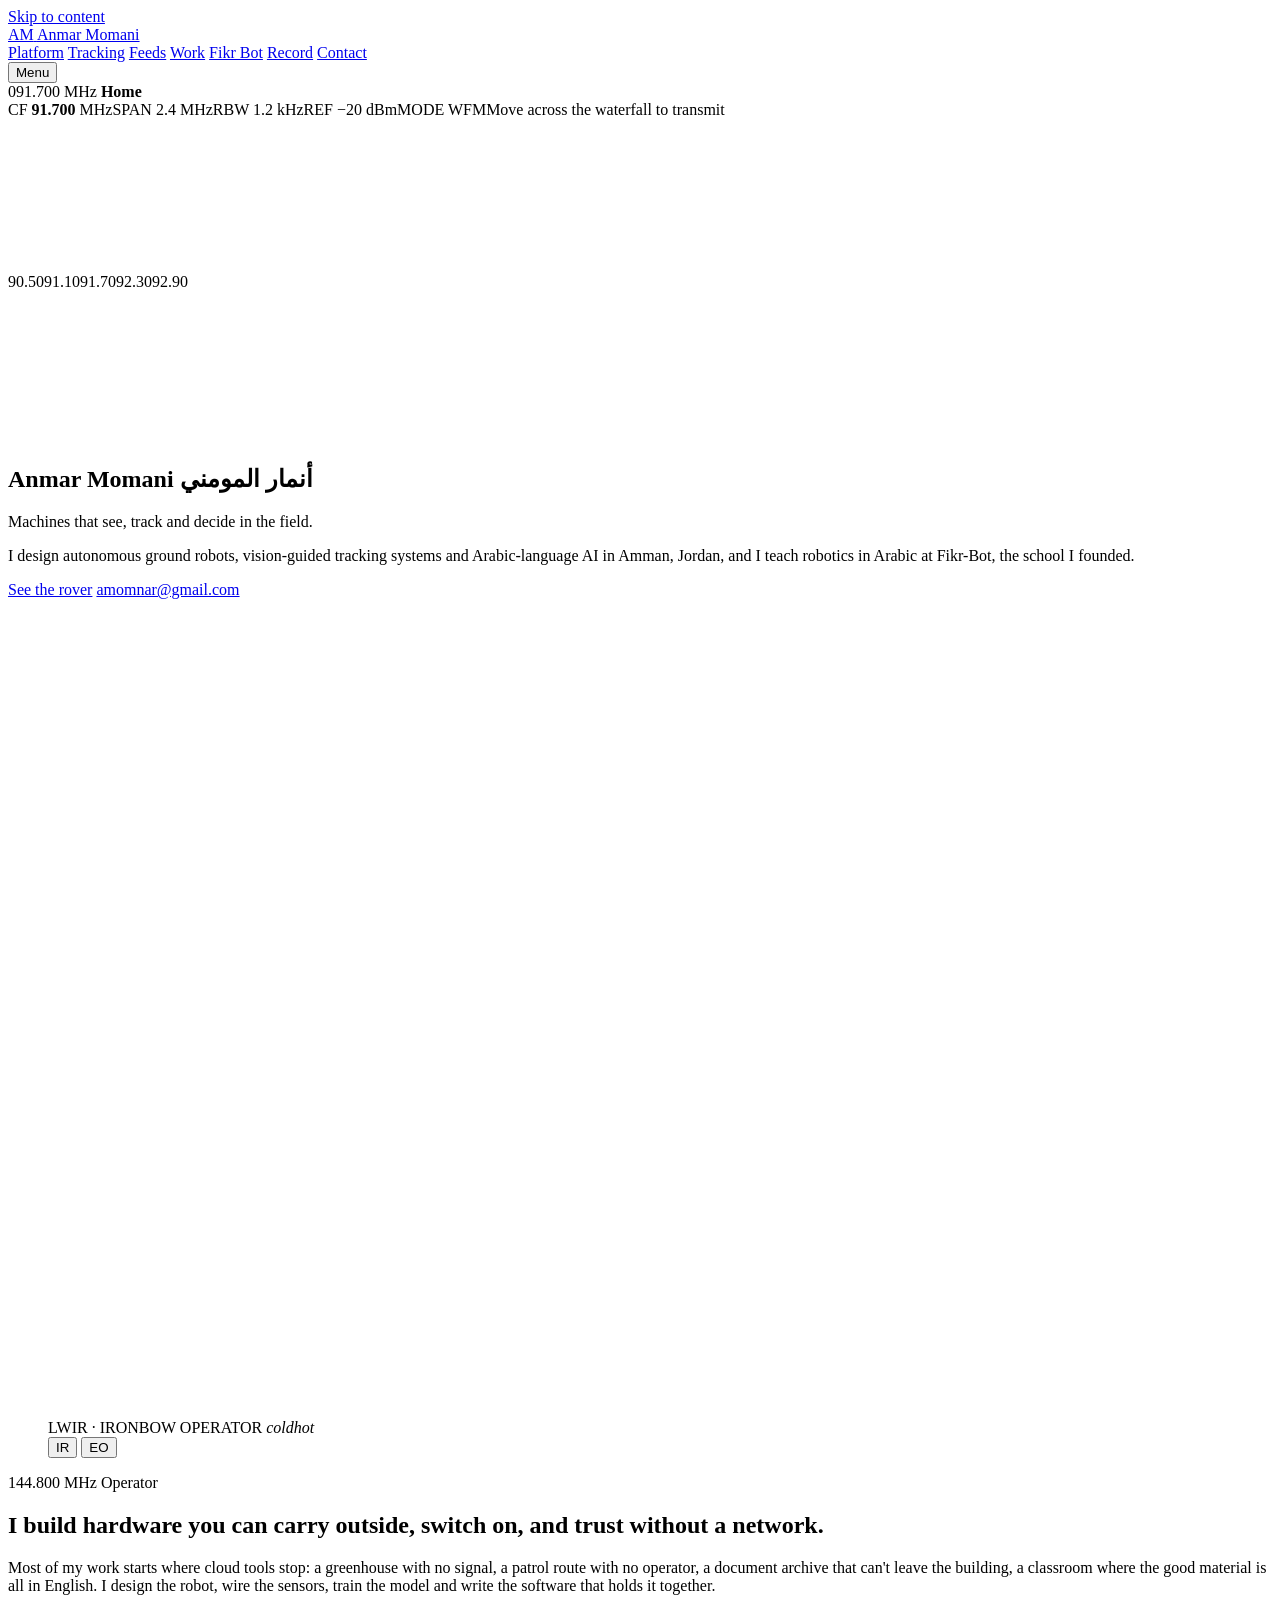
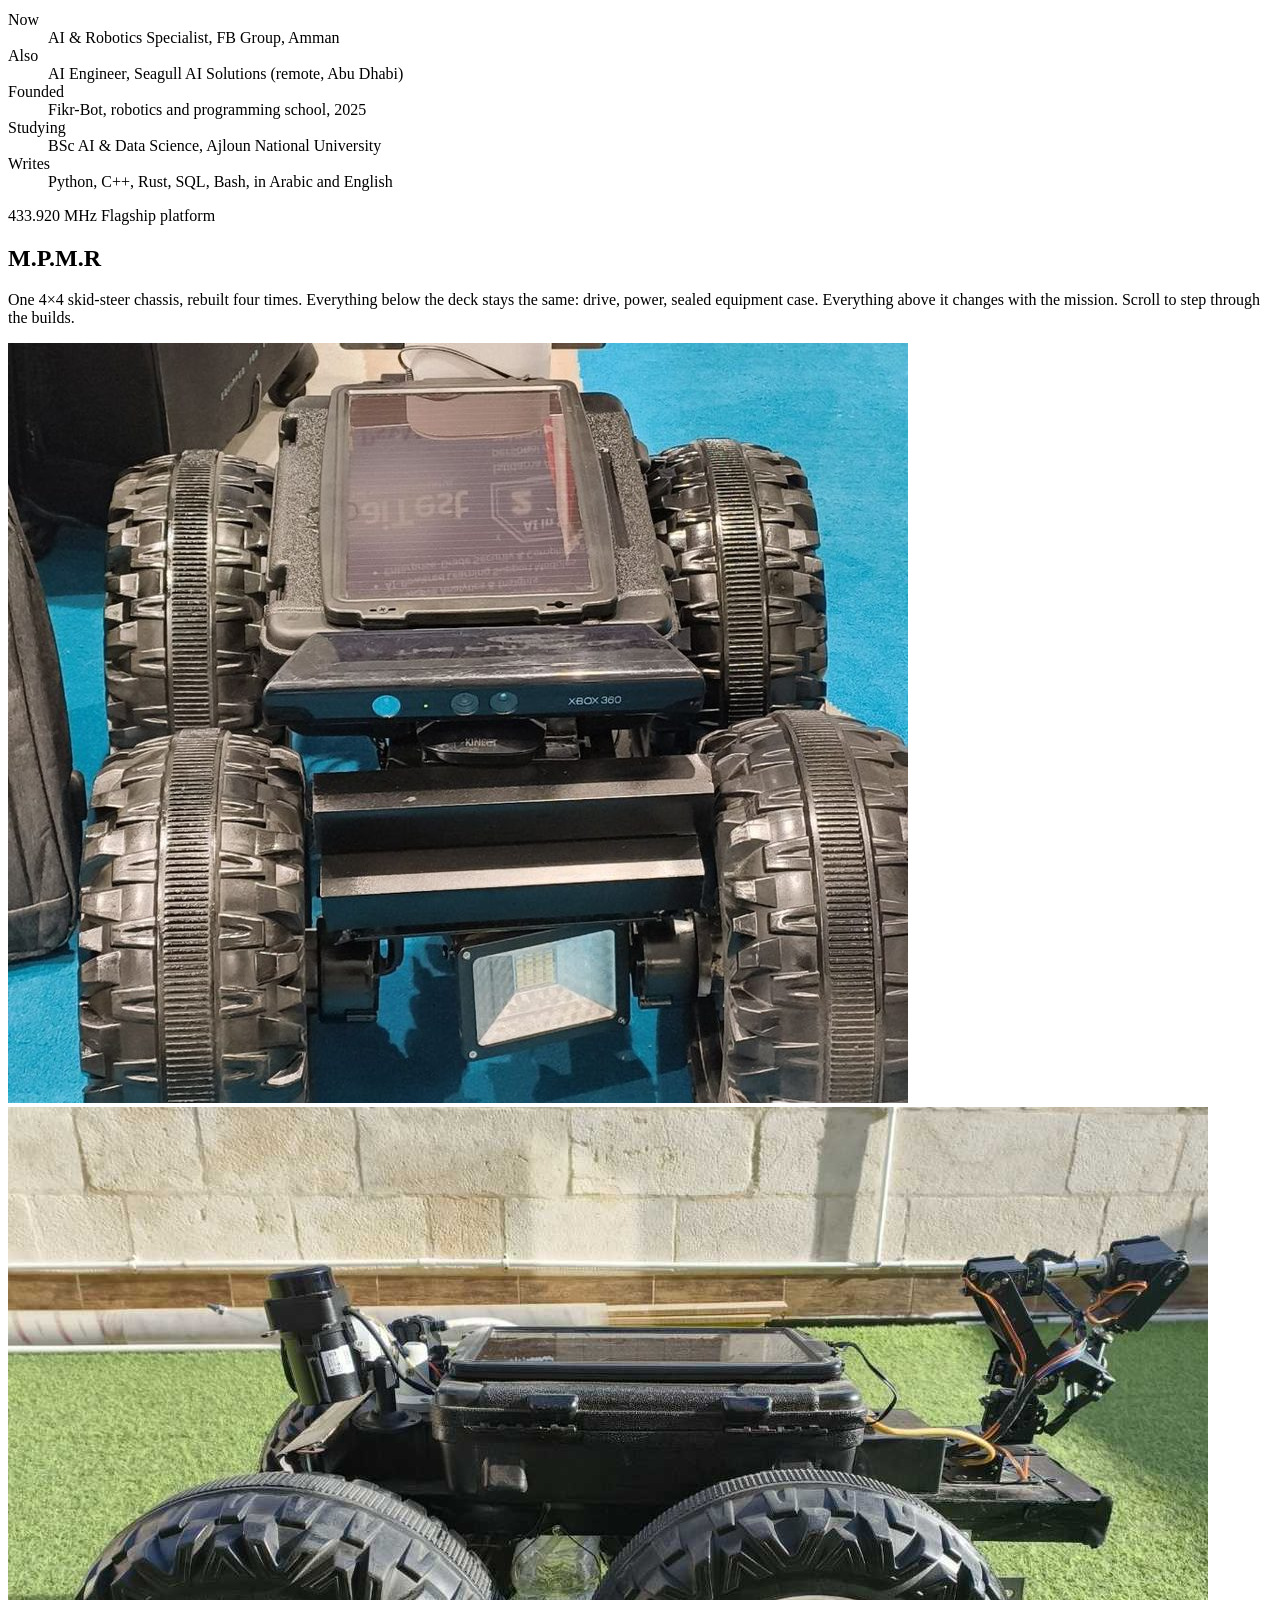
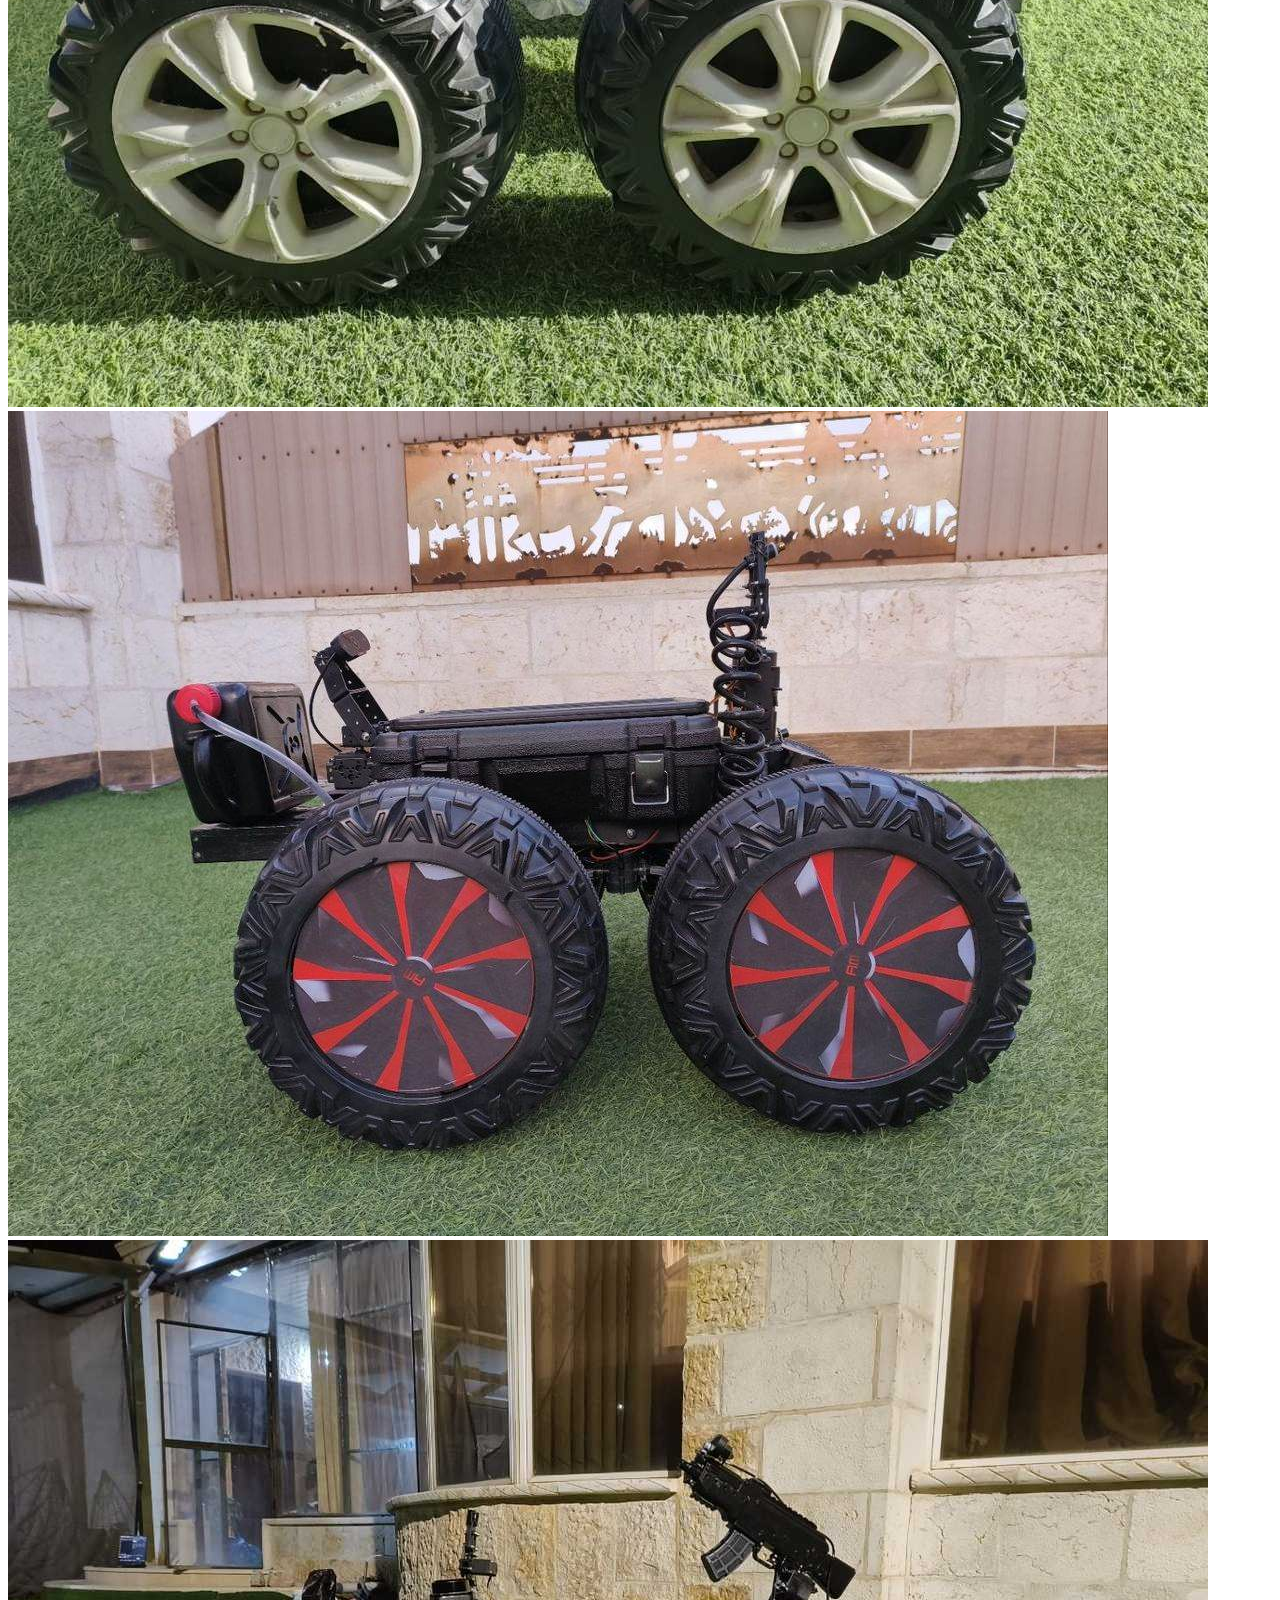
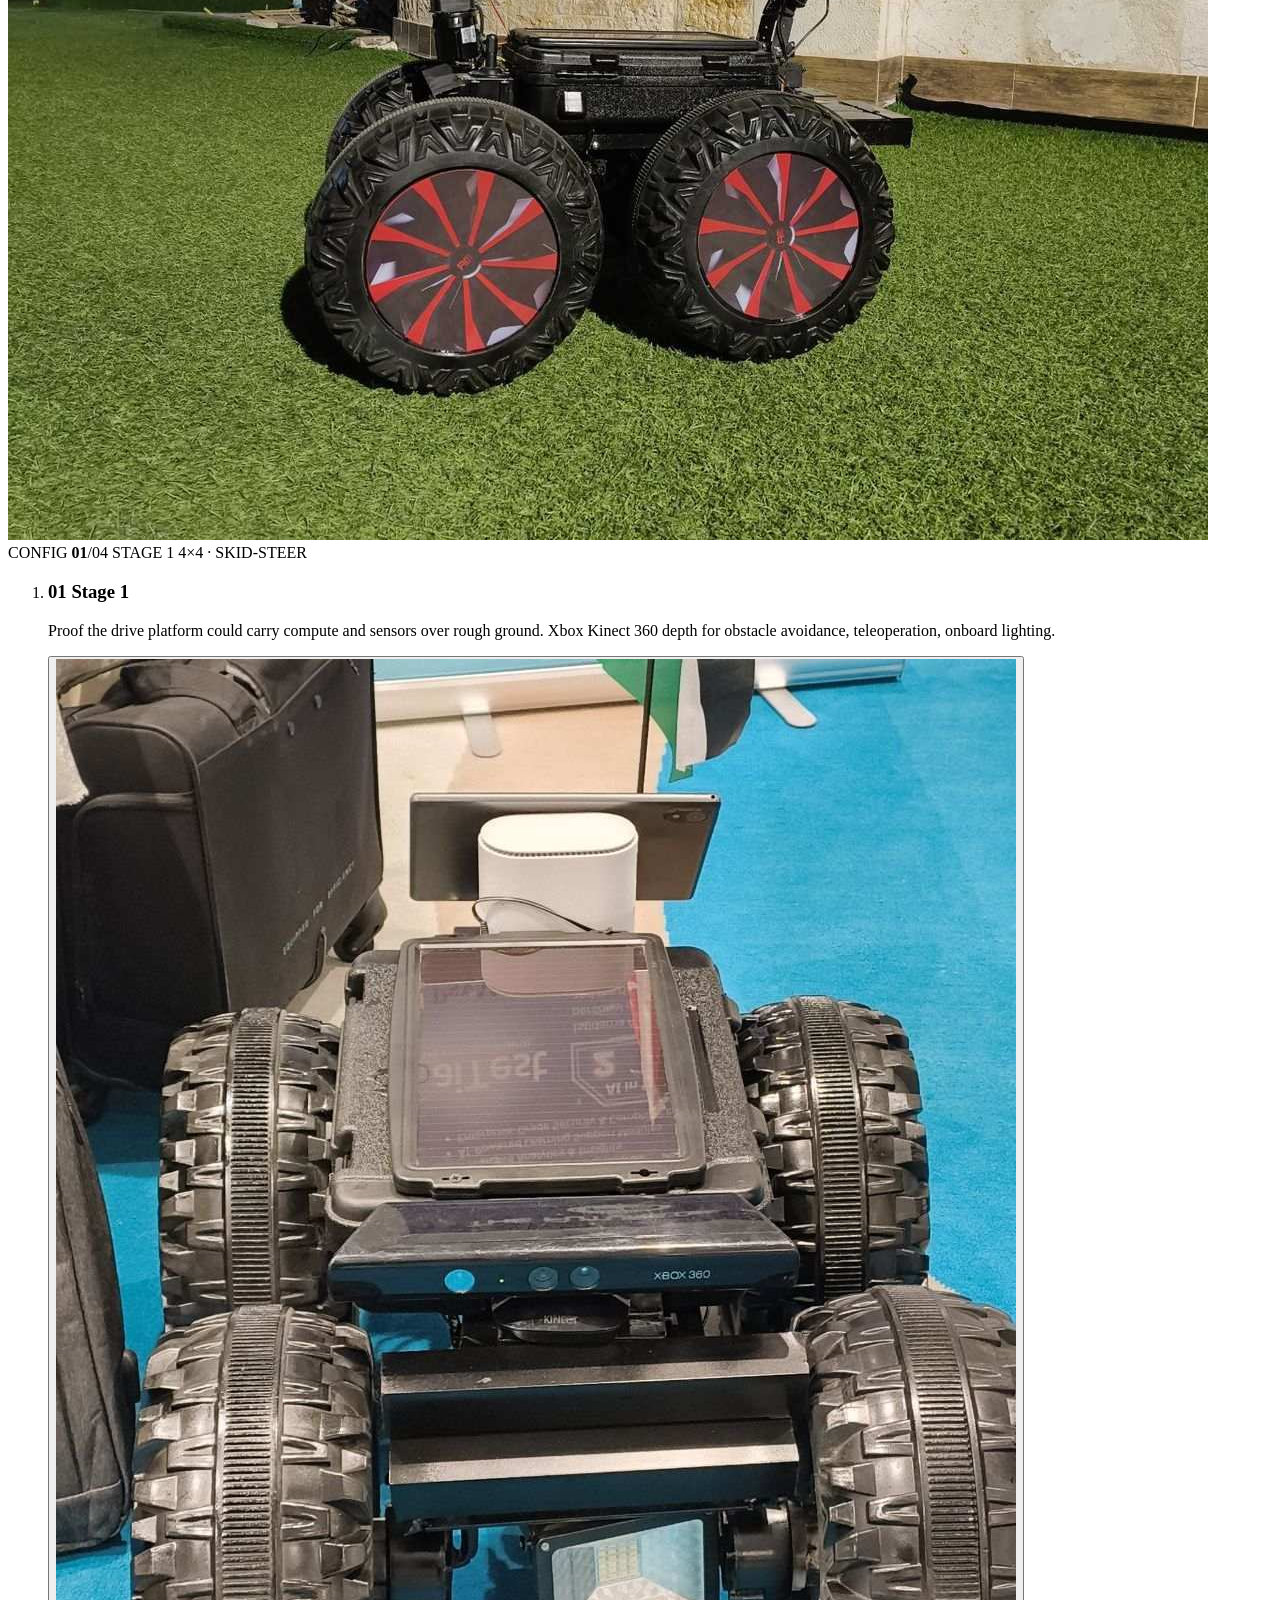
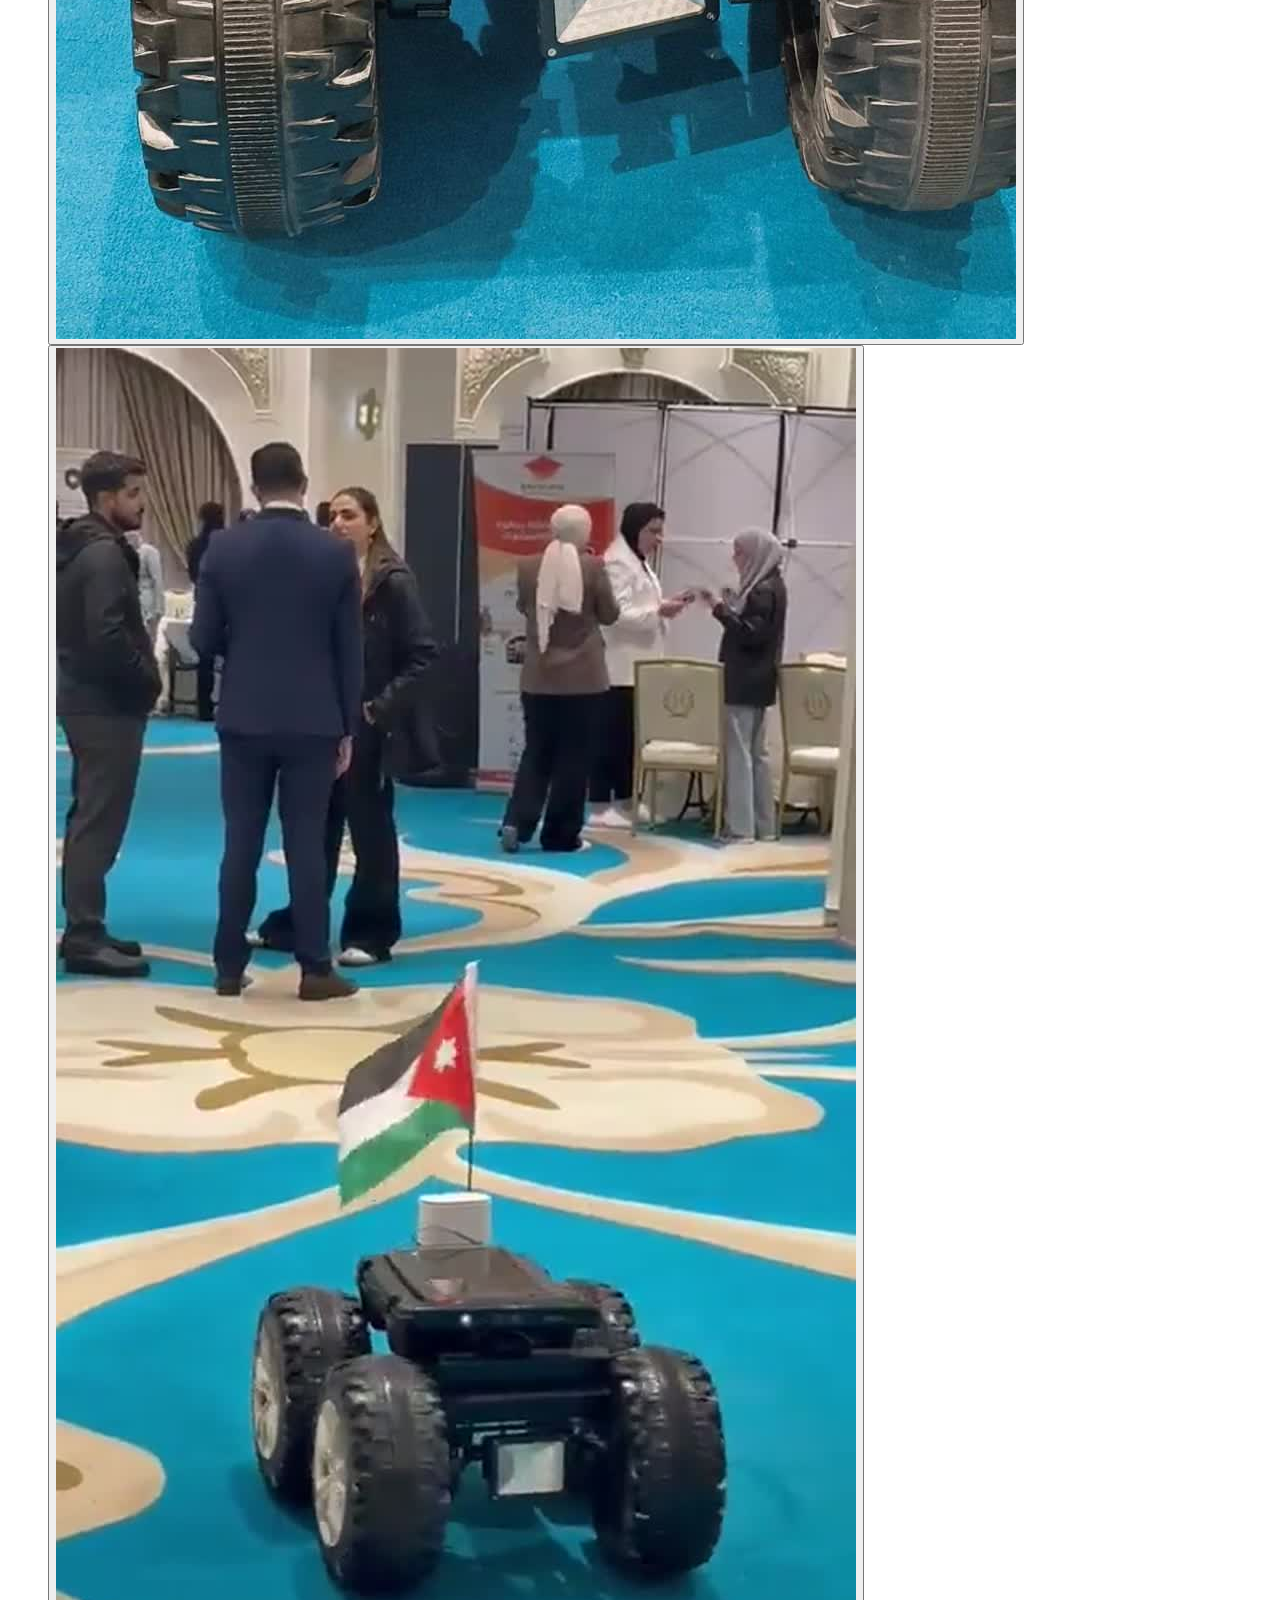
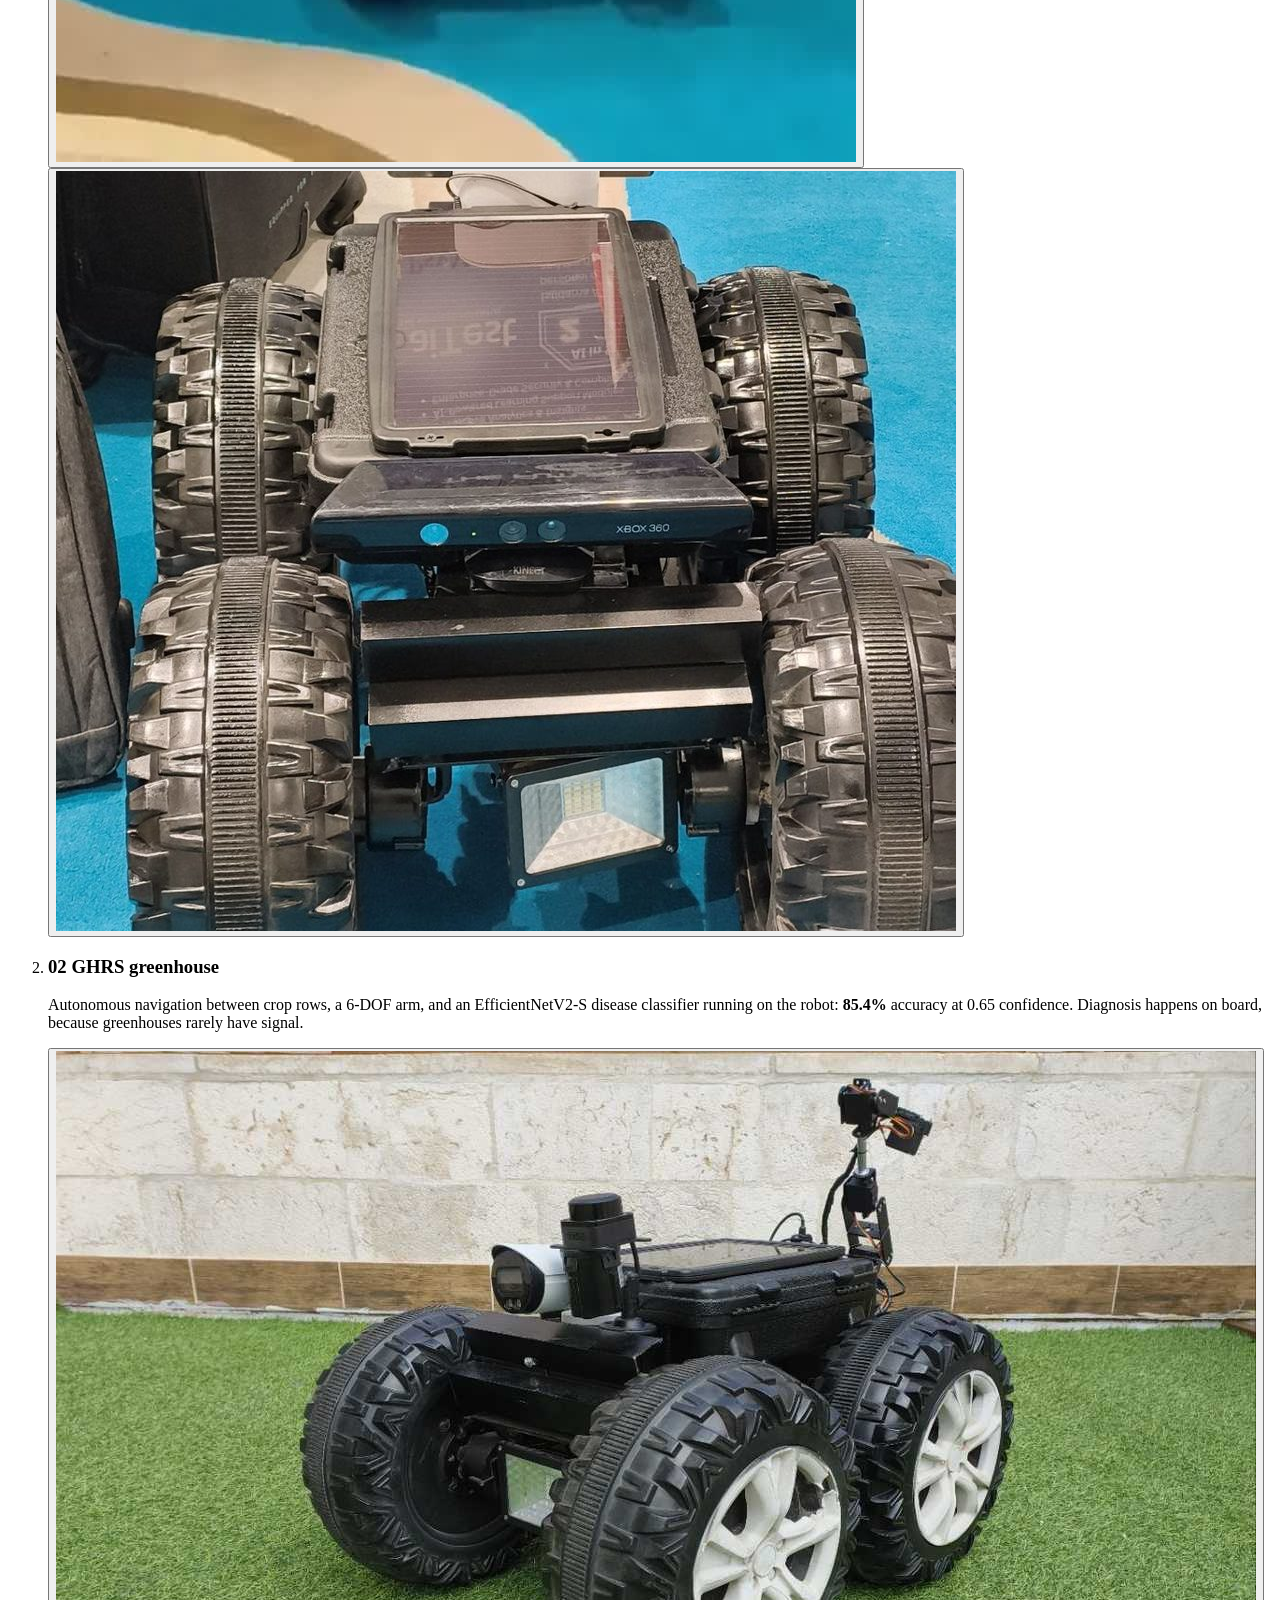
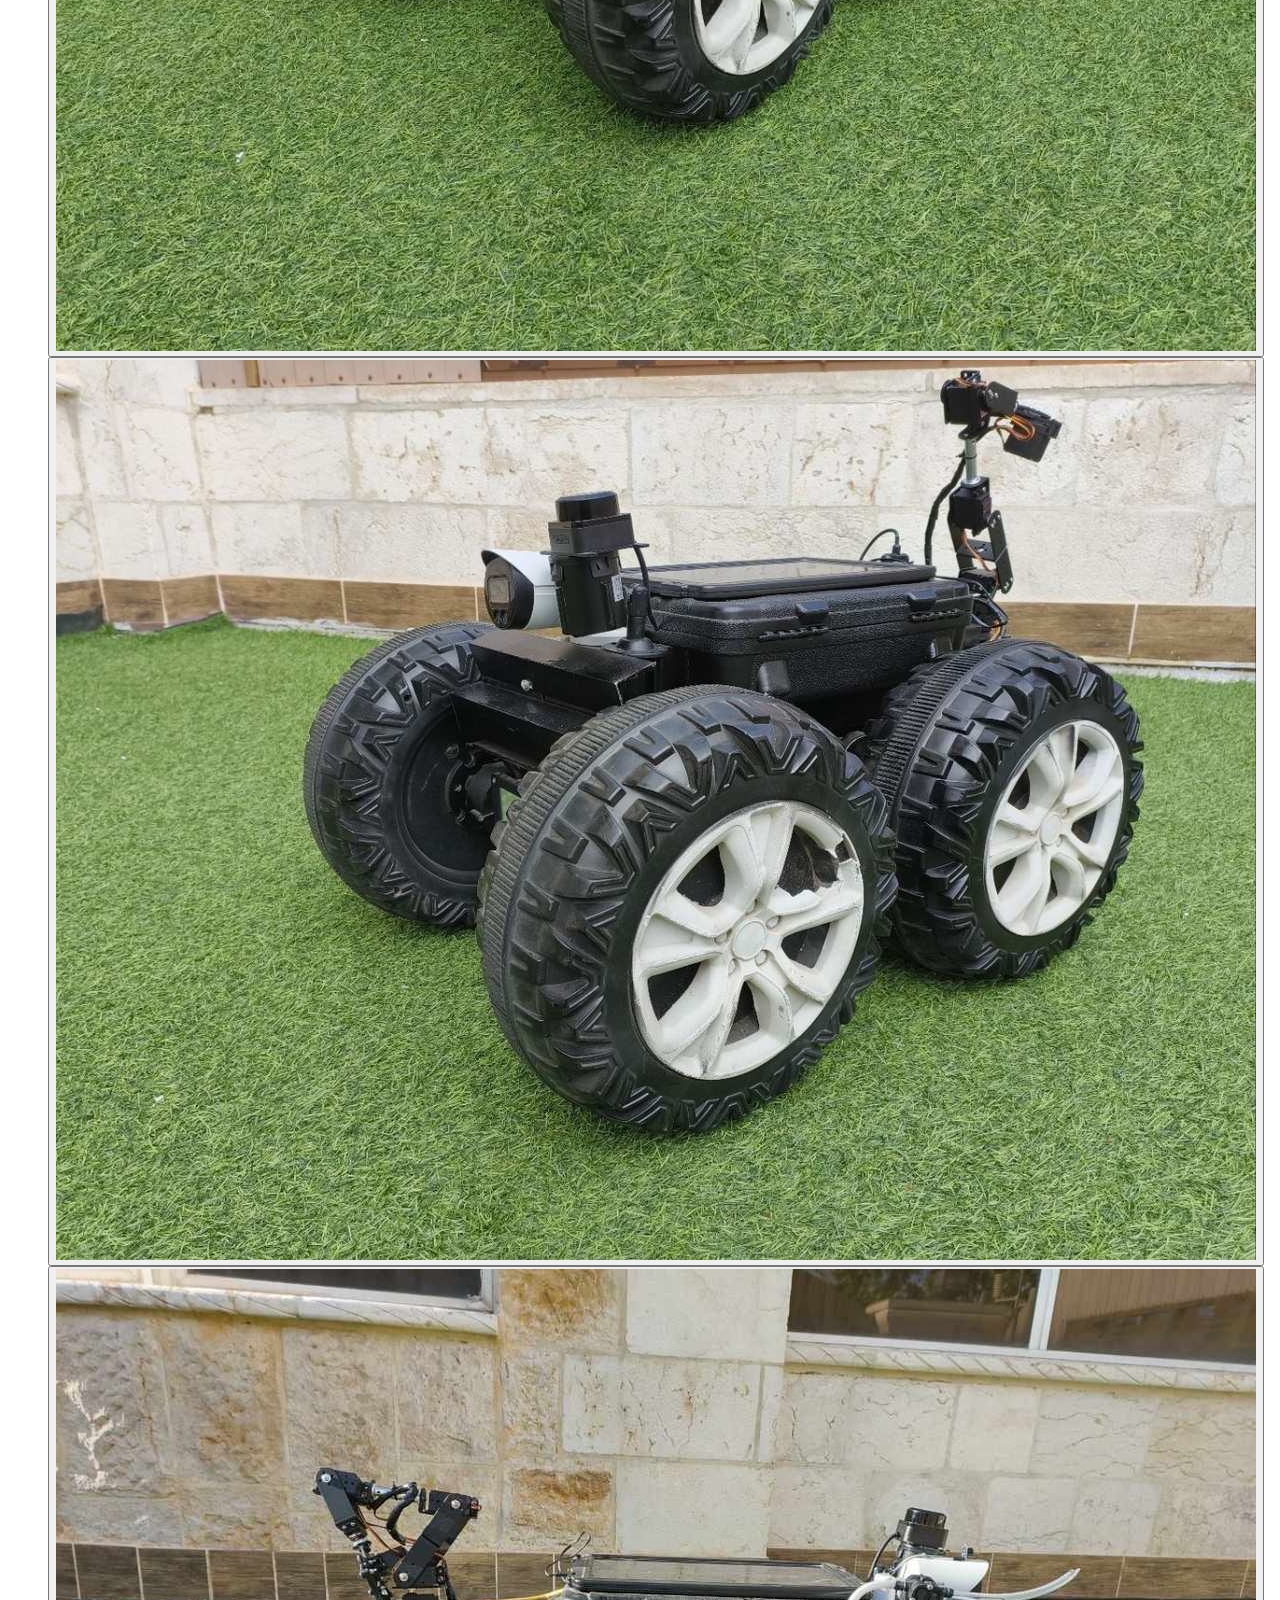
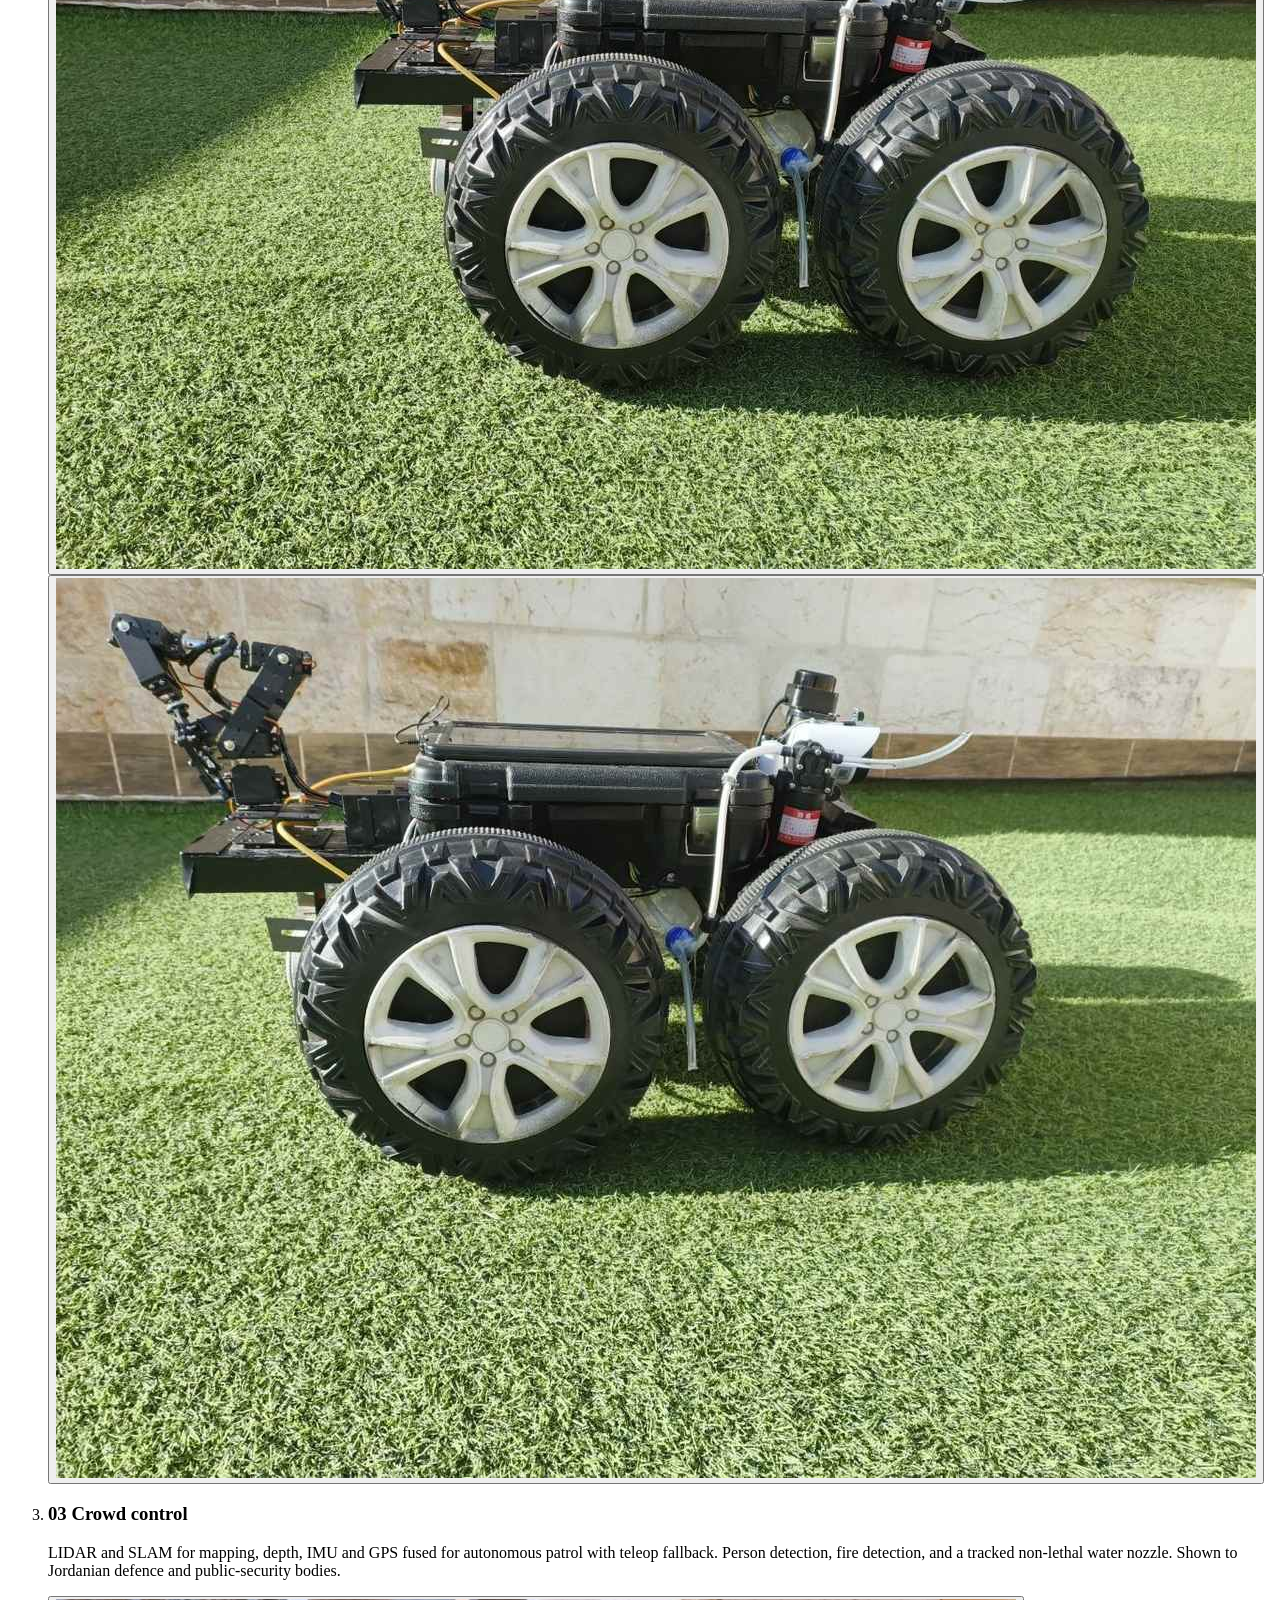
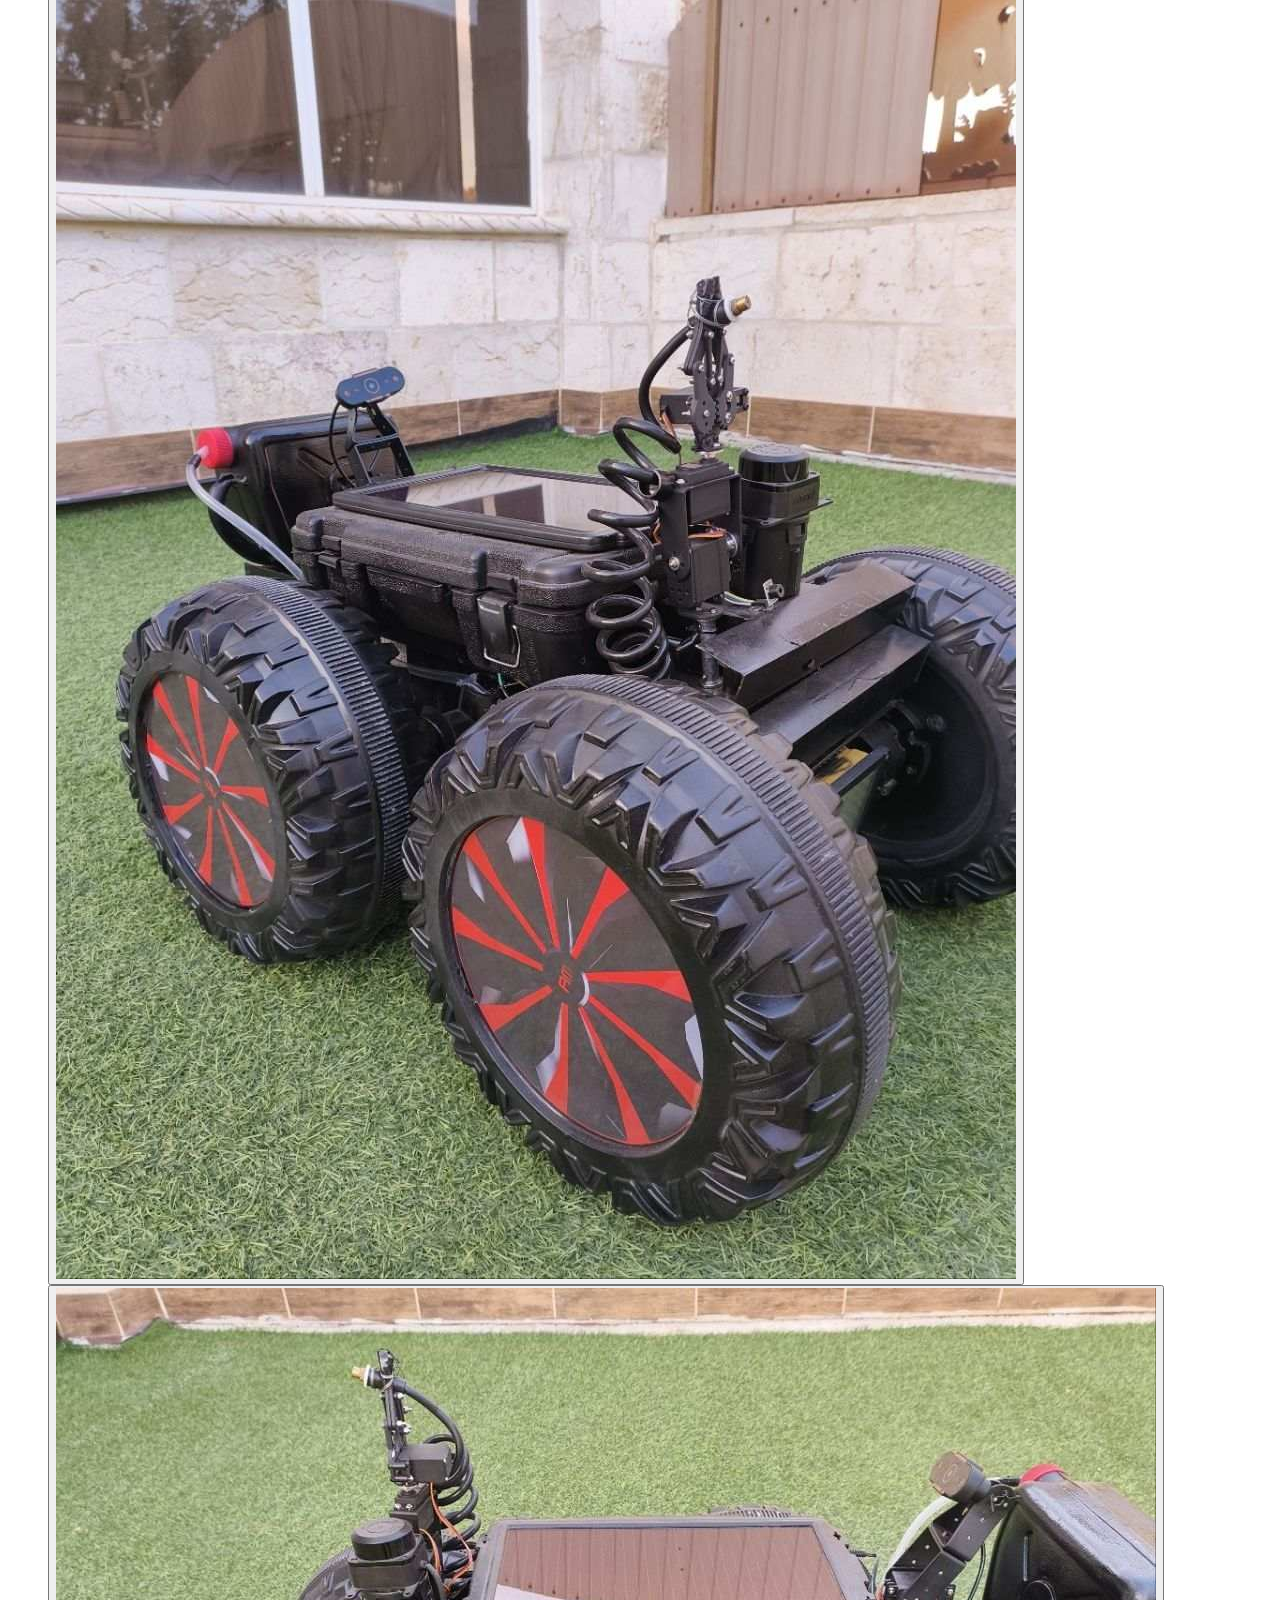
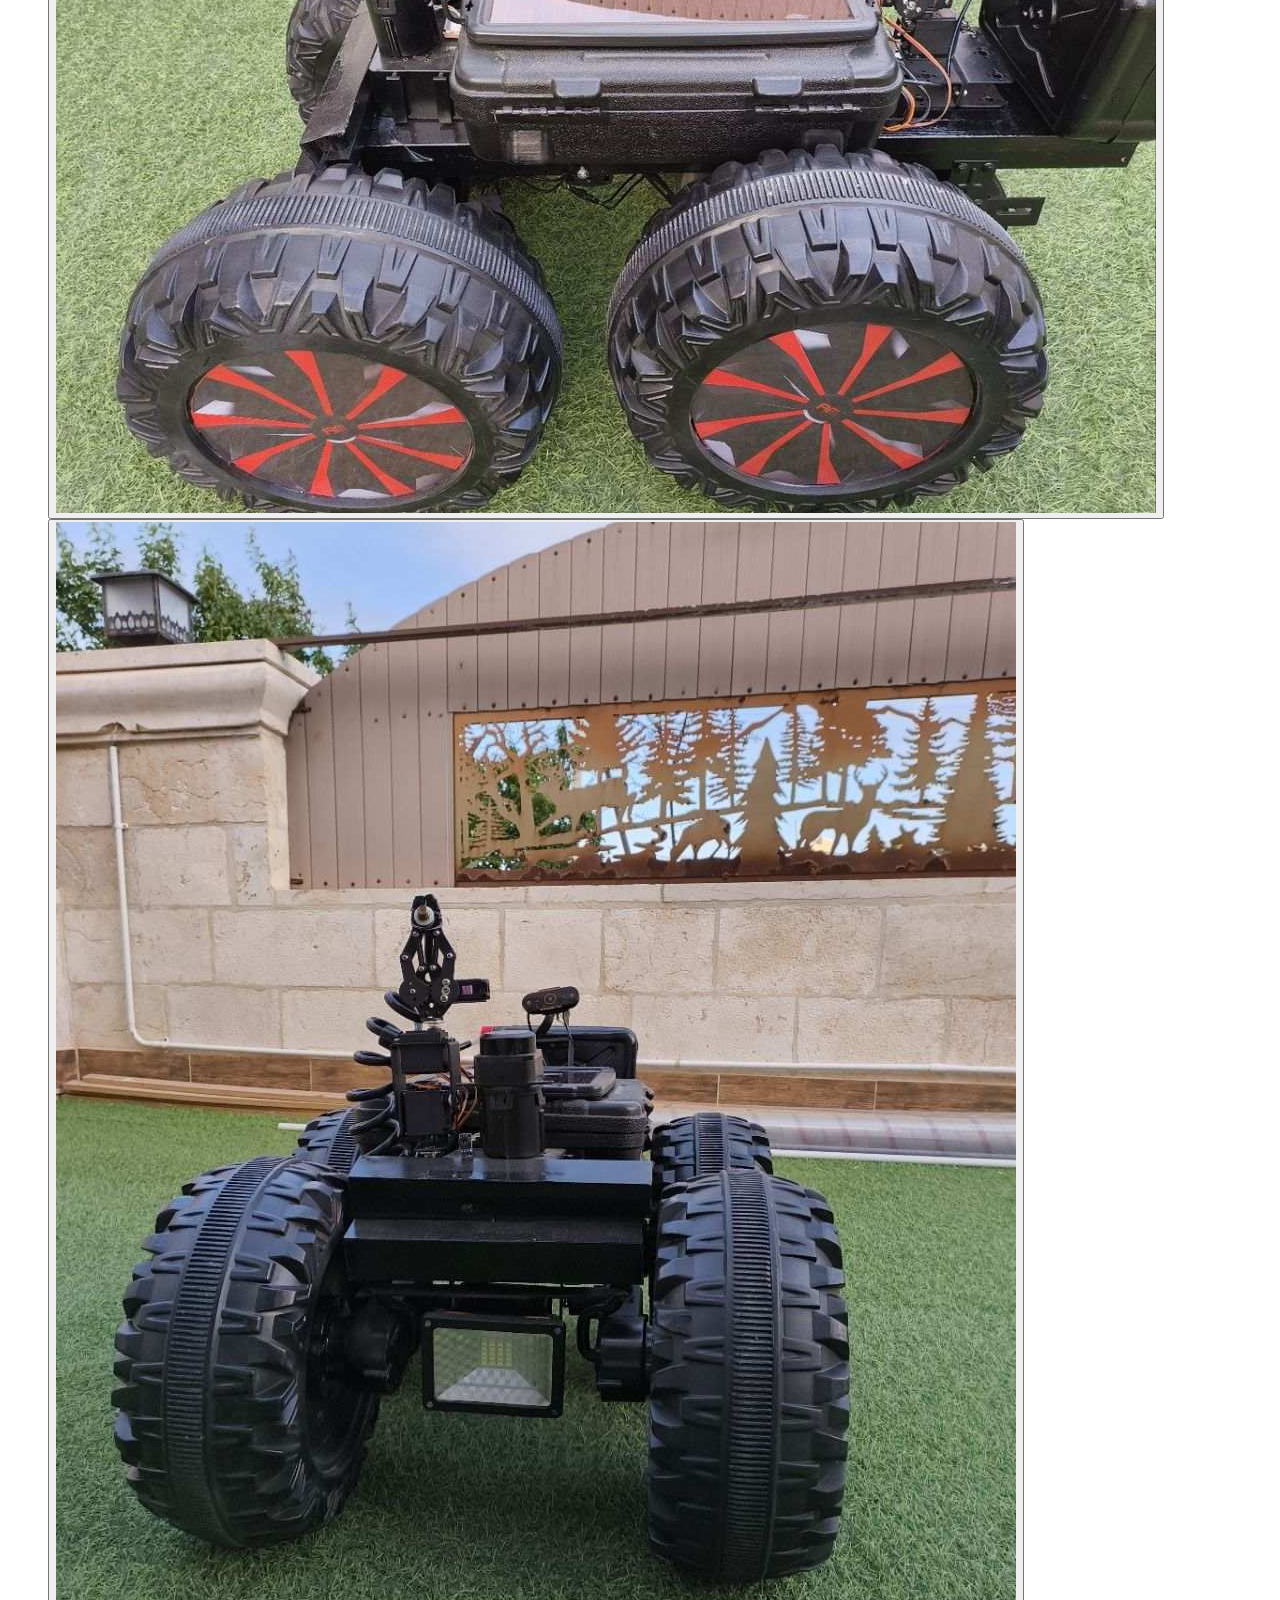
==== commit a3bfdbcb: "Rebuild homepage around the Spectrum concept Replace the ground-control layout with a spectrum-theme" ====
--- a/index.html
+++ b/index.html
@@ -4,457 +4,460 @@
 <meta charset="utf-8">
 <meta name="viewport" content="width=device-width, initial-scale=1">
 <title>Anmar Momani — AI &amp; Robotics Specialist</title>
-<meta name="description" content="Anmar Momani builds autonomous ground robots, applied computer vision and Arabic-language AI — ROS 2 rovers, Jetson Orin autonomy, edge sensing. Amman, Jordan.">
-<meta name="theme-color" content="#070809">
+<meta name="description" content="Anmar Momani builds autonomous ground robots, vision-guided tracking systems and Arabic-language AI in Amman, Jordan. Founder of Fikr-Bot.">
+<meta name="theme-color" content="#050607">
 <link rel="canonical" href="https://anmar-almomani.dev/">
 <link rel="icon" href="favicon.svg" type="image/svg+xml">
 <meta property="og:type" content="website">
 <meta property="og:url" content="https://anmar-almomani.dev/">
 <meta property="og:title" content="Anmar Momani — AI &amp; Robotics Specialist">
-<meta property="og:description" content="Autonomous ground robots, computer vision and Arabic-language AI systems. Built to run in the field. Amman, Jordan.">
+<meta property="og:description" content="Autonomous ground robots, vision-guided tracking and Arabic-language AI. Built in Amman, tested outside.">
 <meta property="og:image" content="https://anmar-almomani.dev/assets/og-card.jpg">
 <meta name="twitter:card" content="summary_large_image">
-<meta name="twitter:title" content="Anmar Momani — AI &amp; Robotics Specialist">
-<meta name="twitter:description" content="Autonomous ground robots, computer vision and Arabic-language AI systems. Amman, Jordan.">
 <meta name="twitter:image" content="https://anmar-almomani.dev/assets/og-card.jpg">
 <link rel="preconnect" href="https://fonts.googleapis.com">
 <link rel="preconnect" href="https://fonts.gstatic.com" crossorigin>
-<link rel="stylesheet" href="https://fonts.googleapis.com/css2?family=Saira+Condensed:wght@500;600;700&family=Saira:wght@400;500;600&family=Archivo:wght@400;500;600&family=JetBrains+Mono:wght@400;500;700&display=swap">
-<link rel="stylesheet" href="assets/site.css">
+<link rel="stylesheet" href="https://fonts.googleapis.com/css2?family=Big+Shoulders+Stencil+Display:wght@700;900&family=Big+Shoulders+Display:wght@600;800&family=IBM+Plex+Sans:wght@400;500;600&family=IBM+Plex+Sans+Arabic:wght@500;700&family=IBM+Plex+Mono:wght@400;500&display=swap">
+<link rel="stylesheet" href="assets/main.css">
 </head>
 <body>
-<div class="grain" aria-hidden="true"></div>
-<div class="scan" aria-hidden="true"></div>
-<div class="vig" aria-hidden="true"></div>
-<div class="hud-corners" aria-hidden="true"><i class="c-tl"></i><i class="c-tr"></i><i class="c-bl"></i><i class="c-br"></i></div>
-
-<!-- boot sequence -->
-<div class="boot" id="boot" aria-hidden="true">
-  <div class="boot-in">
-    <div class="boot-line">GROUND CONTROL STATION</div>
-    <div class="boot-bar"><i></i></div>
-    <div class="boot-log" id="bootlog"></div>
-  </div>
-</div>
-
-<header id="hdr">
-  <div class="wrap hdr">
-    <a class="brand" href="#top" aria-label="Anmar Momani — home">
-      <span class="bars" aria-hidden="true"><i></i><i></i><i></i></span>
-      <span class="bk">
-        <span class="xn">Anmar Momani</span>
-        <span class="call">CALLSIGN // ANMAR&#8209;01</span>
-      </span>
-    </a>
-    <nav id="nav">
-      <a href="#platform">Platform</a>
-      <a href="#work">Work</a>
-      <a href="#repos">Repos</a>
-      <a href="#fikrbot">Fikr Bot</a>
-      <a href="#experience">Record</a>
-      <a href="#contact" class="on">Contact</a>
-    </nav>
-    <button class="burger" id="burger" aria-label="Menu" aria-expanded="false"><i></i><i></i><i></i></button>
+<a class="skip" href="#operator">Skip to content</a>
+
+<header class="top" id="top-bar">
+  <a class="mark" href="#top" aria-label="Anmar Momani, back to top">
+    <span class="mark-box" aria-hidden="true">AM</span>
+    <span class="mark-name">Anmar Momani</span>
+  </a>
+  <nav class="nav" id="nav" aria-label="Sections">
+    <a href="#platform" data-f="433.920">Platform</a>
+    <a href="#tracking" data-f="915.000">Tracking</a>
+    <a href="#feeds" data-f="1280.00">Feeds</a>
+    <a href="#work" data-f="1575.42">Work</a>
+    <a href="#fikrbot" data-f="2412.00">Fikr Bot</a>
+    <a href="#experience" data-f="5180.00">Record</a>
+    <a href="#contact" data-f="5800.00">Contact</a>
+  </nav>
+  <button class="menu" id="menu" aria-expanded="false" aria-controls="nav">Menu</button>
+  <div class="tuner" aria-hidden="true">
+    <div class="tuner-scale"></div>
+    <div class="tuner-needle" id="needle"></div>
+    <div class="tuner-read"><span id="tune-f">091.700</span> MHz <b id="tune-n">Home</b></div>
   </div>
 </header>
 
 <main id="top">
 
-<div class="hero">
-  <div class="ticksL"></div>
-  <div class="glow g1" aria-hidden="true"></div>
-  <div class="glow g2" aria-hidden="true"></div>
+<!-- ───────── HERO: waterfall ───────── -->
+<section class="hero" data-f="091.700" data-n="Home" aria-labelledby="h-name">
+  <div class="scope" aria-hidden="true">
+    <div class="scope-read">
+      <span>CF <b>91.700</b> MHz</span><span>SPAN 2.4 MHz</span><span>RBW 1.2 kHz</span><span class="hide-s">REF −20 dBm</span><span class="hide-s">MODE WFM</span><span class="scope-hint hide-s">Move across the waterfall to transmit</span>
+    </div>
+    <canvas class="spec" id="spec"></canvas>
+    <div class="axis"><span>90.50</span><span>91.10</span><span>91.70</span><span>92.30</span><span>92.90</span></div>
+    <canvas class="wf" id="wf"></canvas>
+  </div>
+  <div class="hero-copy">
+    <h1 id="h-name" class="hero-id">Anmar Momani <span lang="ar" dir="rtl">أنمار المومني</span></h1>
+    <p class="hero-line">Machines that see, track and decide in the field.</p>
+    <p class="hero-sub">I design autonomous ground robots, vision-guided tracking systems and Arabic-language AI in Amman, Jordan, and I teach robotics in Arabic at Fikr-Bot, the school I founded.</p>
+    <div class="hero-act">
+      <a class="btn btn-hot" href="#platform">See the rover</a>
+      <a class="btn" href="mailto:amomnar@gmail.com">amomnar@gmail.com</a>
+    </div>
+  </div>
+</section>
+
+<!-- ───────── OPERATOR ───────── -->
+<section class="sec operator" id="operator" data-f="144.800" data-n="Operator">
+  <div class="wrap op-grid">
+    <figure class="ir" id="ir">
+      <canvas id="ir-c" width="640" height="800" role="img" aria-label="Portrait of Anmar Momani, shown as a thermal image"></canvas>
+      <img id="ir-src" src="assets/portrait.jpg" alt="" hidden>
+      <div class="ir-hud" aria-hidden="true">
+        <span class="ir-tl" id="ir-mode">LWIR · IRONBOW</span>
+        <span class="ir-tr">OPERATOR</span>
+        <span class="ir-x"></span>
+        <span class="ir-scale"><i></i><em>cold</em><em>hot</em></span>
+      </div>
+      <figcaption class="ir-tog" role="group" aria-label="Image mode">
+        <button type="button" data-m="ir" aria-pressed="true">IR</button>
+        <button type="button" data-m="eo" aria-pressed="false">EO</button>
+      </figcaption>
+    </figure>
+    <div class="op-text">
+      <p class="ch"><span class="ch-f">144.800 MHz</span> Operator</p>
+      <h2 class="h2">I build hardware you can carry outside, switch on, and trust without a network.</h2>
+      <p class="lead">Most of my work starts where cloud tools stop: a greenhouse with no signal, a patrol route with no operator, a document archive that can't leave the building, a classroom where the good material is all in English. I design the robot, wire the sensors, train the model and write the software that holds it together.</p>
+      <dl class="facts">
+        <div><dt>Now</dt><dd>AI &amp; Robotics Specialist, FB Group, Amman</dd></div>
+        <div><dt>Also</dt><dd>AI Engineer, Seagull AI Solutions (remote, Abu Dhabi)</dd></div>
+        <div><dt>Founded</dt><dd>Fikr-Bot, robotics and programming school, 2025</dd></div>
+        <div><dt>Studying</dt><dd>BSc AI &amp; Data Science, Ajloun National University</dd></div>
+        <div><dt>Writes</dt><dd>Python, C++, Rust, SQL, Bash, in Arabic and English</dd></div>
+      </dl>
+    </div>
+  </div>
+</section>
+
+<!-- ───────── PLATFORM: scroll-scrubbed evolution ───────── -->
+<section class="sec plat" id="platform" data-f="433.920" data-n="Platform">
+  <div class="wrap plat-head">
+    <p class="ch"><span class="ch-f">433.920 MHz</span> Flagship platform</p>
+    <h2 class="h2 stencil">M.P.M.R</h2>
+    <p class="lead">One 4×4 skid-steer chassis, rebuilt four times. Everything below the deck stays the same: drive, power, sealed equipment case. Everything above it changes with the mission. Scroll to step through the builds.</p>
+  </div>
+
+  <div class="plat-track" id="plat">
+    <div class="plat-pin" data-stage="0">
+      <div class="wrap plat-grid">
+        <div class="plat-stage">
+          <div class="plat-imgs">
+            <img src="assets/rover-1.jpg" alt="Stage 1 rover with Kinect depth sensor" width="900" height="760" class="on">
+            <img src="assets/mpmr/05-ghrs-d.jpg" alt="GHRS greenhouse rover with 6-DOF arm" width="1200" height="900" loading="lazy">
+            <img src="assets/mpmr/09-crowd-b.jpg" alt="Crowd-control rover with LIDAR and water nozzle" width="1100" height="825" loading="lazy">
+            <img src="assets/mpmr/14-scorp-c.jpg" alt="SCORP rover with pan-tilt turret" width="1200" height="900" loading="lazy">
+          </div>
+          <div class="plat-hud" aria-hidden="true">
+            <span class="ph-tl">CONFIG <b id="cfg">01</b>/04</span>
+            <span class="ph-tr" id="cfg-name">STAGE 1</span>
+            <span class="ph-br">4×4 · SKID-STEER</span>
+            <i class="c1"></i><i class="c2"></i><i class="c3"></i><i class="c4"></i>
+          </div>
+          <div class="plat-prog" aria-hidden="true"><i id="plat-bar"></i><b></b><b></b><b></b></div>
+        </div>
+
+        <ol class="plat-list">
+          <li class="on">
+            <h3><span>01</span> Stage 1</h3>
+            <p>Proof the drive platform could carry compute and sensors over rough ground. Xbox Kinect 360 depth for obstacle avoidance, teleoperation, onboard lighting.</p>
+            <div class="thumbs">
+              <button type="button" data-full="assets/mpmr/01-stage1.jpg"><img src="assets/mpmr/01-stage1.jpg" alt="Stage 1 chassis, top view" loading="lazy"></button>
+              <button type="button" data-full="assets/video/stage1-drive.jpg"><img src="assets/video/stage1-drive.jpg" alt="Stage 1 driving at a public exhibition" loading="lazy"></button>
+              <button type="button" data-full="assets/rover-1.jpg"><img src="assets/rover-1.jpg" alt="Stage 1 rover" loading="lazy"></button>
+            </div>
+          </li>
+          <li>
+            <h3><span>02</span> GHRS greenhouse</h3>
+            <p>Autonomous navigation between crop rows, a 6-DOF arm, and an EfficientNetV2-S disease classifier running on the robot: <b>85.4%</b> accuracy at 0.65 confidence. Diagnosis happens on board, because greenhouses rarely have signal.</p>
+            <div class="thumbs">
+              <button type="button" data-full="assets/mpmr/02-ghrs-a.jpg"><img src="assets/mpmr/02-ghrs-a.jpg" alt="GHRS rover, front three-quarter view" loading="lazy"></button>
+              <button type="button" data-full="assets/mpmr/03-ghrs-b.jpg"><img src="assets/mpmr/03-ghrs-b.jpg" alt="GHRS rover, side view" loading="lazy"></button>
+              <button type="button" data-full="assets/mpmr/06-ghrs-e.jpg"><img src="assets/mpmr/06-ghrs-e.jpg" alt="GHRS arm detail" loading="lazy"></button>
+              <button type="button" data-full="assets/mpmr/07-ghrs-f.jpg"><img src="assets/mpmr/07-ghrs-f.jpg" alt="GHRS rover with arm raised" loading="lazy"></button>
+            </div>
+          </li>
+          <li>
+            <h3><span>03</span> Crowd control</h3>
+            <p>LIDAR and SLAM for mapping, depth, IMU and GPS fused for autonomous patrol with teleop fallback. Person detection, fire detection, and a tracked non-lethal water nozzle. Shown to Jordanian defence and public-security bodies.</p>
+            <div class="thumbs">
+              <button type="button" data-full="assets/mpmr/08-crowd-a.jpg"><img src="assets/mpmr/08-crowd-a.jpg" alt="Crowd-control rover, front view" loading="lazy"></button>
+              <button type="button" data-full="assets/mpmr/10-crowd-c.jpg"><img src="assets/mpmr/10-crowd-c.jpg" alt="Crowd-control rover with water tank" loading="lazy"></button>
+              <button type="button" data-full="assets/mpmr/11-crowd-d.jpg"><img src="assets/mpmr/11-crowd-d.jpg" alt="Crowd-control rover, rear view" loading="lazy"></button>
+              <button type="button" data-full="assets/mpmr/16-firedet.jpg"><img src="assets/mpmr/16-firedet.jpg" alt="Onboard fire detection alert" loading="lazy"></button>
+            </div>
+          </li>
+          <li>
+            <h3><span>04</span> SCORP turret</h3>
+            <p>The current build. A stabilised pan-tilt turret that acquires a moving target and holds it, tested with a non-lethal platform. A 4×4 reconnaissance variant with Jetson Orin autonomy and long-range teleop is in development.</p>
+            <div class="thumbs">
+              <button type="button" data-full="assets/mpmr/12-scorp-a.jpg"><img src="assets/mpmr/12-scorp-a.jpg" alt="SCORP, three-quarter view" loading="lazy"></button>
+              <button type="button" data-full="assets/mpmr/13-scorp-b.jpg"><img src="assets/mpmr/13-scorp-b.jpg" alt="SCORP turret close-up" loading="lazy"></button>
+              <button type="button" data-full="assets/scorp-wide.jpg"><img src="assets/scorp-wide.jpg" alt="SCORP on grass" loading="lazy"></button>
+              <button type="button" data-full="assets/rover-4.jpg"><img src="assets/rover-4.jpg" alt="SCORP configuration" loading="lazy"></button>
+            </div>
+          </li>
+        </ol>
+      </div>
+    </div>
+  </div>
+
+  <div class="wrap gcs">
+    <figure class="gcs-shot">
+      <button type="button" class="zoom" data-full="assets/dashboard.jpg"><img src="assets/dashboard.jpg" alt="Ground control dashboard: LIDAR polar map, camera feed, IMU and GPS readouts, drive controls" width="1600" height="922" loading="lazy"></button>
+      <figcaption><b>Ground control.</b> The operator dashboard I wrote for the rover: RPLIDAR C1 polar map, camera feed, heading, pitch and roll, GPS fix and track log, and live drive control over GPIO.</figcaption>
+    </figure>
+    <div class="gcs-side">
+      <dl class="spec">
+        <div><dt>Chassis</dt><dd>4×4 skid-steer, brushless</dd></div>
+        <div><dt>Compute</dt><dd>Raspberry Pi 5 · Jetson Orin</dd></div>
+        <div><dt>Middleware</dt><dd>ROS 2</dd></div>
+        <div><dt>Sensing</dt><dd>LIDAR · depth · IMU · GNSS</dd></div>
+        <div><dt>Status</dt><dd class="ok">Active development</dd></div>
+      </dl>
+      <a class="link" href="projects/mpmr.html">Full M.P.M.R write-up and gallery</a>
+      <a class="link" href="https://github.com/Anmartiger/GHRS-ROS2" target="_blank" rel="noopener">GHRS source on GitHub</a>
+    </div>
+  </div>
+</section>
+
+<!-- ───────── TRACKING: interactive lock ───────── -->
+<section class="sec track" id="tracking" data-f="915.000" data-n="Tracking">
+  <div class="wrap track-grid">
+    <div class="track-text">
+      <p class="ch"><span class="ch-f">915.000 MHz</span> Tracking</p>
+      <h2 class="h2">Acquire, follow, hold.</h2>
+      <p class="lead">SCORP and my vision-guided turret both solve the same loop: find the target in the frame, measure how far off-centre it is, and drive pan and tilt to close the gap without overshooting into oscillation.</p>
+      <p class="body">The panel on the right runs a damped spring version of that loop. Your pointer is the target. Hold still and it locks. Leave it alone and it tracks a simulated contact.</p>
+      <ul class="stack-list">
+        <li>OpenCV and MediaPipe detection</li>
+        <li>Pan-tilt servo control on a Pi 5</li>
+        <li>Trajectory compensation on the vision turret</li>
+      </ul>
+    </div>
+    <div class="cam" id="cam" aria-label="Interactive tracking demo. Move the pointer inside this panel to act as the target." role="img">
+      <img src="assets/mpmr/13-scorp-b.jpg" alt="" class="cam-bg" loading="lazy">
+      <div class="cam-grid" aria-hidden="true"></div>
+      <div class="cam-tgt" id="tgt" aria-hidden="true"></div>
+      <div class="cam-ret" id="ret" aria-hidden="true"><i></i><i></i><i></i><i></i><span id="ret-lbl">TRK</span></div>
+      <div class="cam-read" aria-hidden="true">
+        <span>PAN <b id="r-pan">+00.0°</b></span>
+        <span>TILT <b id="r-tilt">+00.0°</b></span>
+        <span>ERR <b id="r-err">000 px</b></span>
+      </div>
+      <div class="cam-mode" aria-hidden="true"><span id="r-mode">AUTO</span> · <b id="r-state">SEARCH</b></div>
+    </div>
+  </div>
+</section>
+
+<!-- ───────── FEEDS: monitor wall ───────── -->
+<section class="sec feeds" id="feeds" data-f="1280.00" data-n="Feeds">
   <div class="wrap">
-    <div class="hero-grid">
-      <div class="rail" aria-hidden="true">
-        <div class="ln"></div>
-        <div class="vt">31.95&deg; N / 35.91&deg; E · AMMAN</div>
-        <div class="ln short"></div>
-      </div>
-      <div class="hero-main">
-        <div class="eb rv" style="gap:14px">
-          <span class="chip"><span class="dot"></span><span class="eyebrow" style="color:var(--grn)">Available for work</span></span>
-          <span class="eyebrow" style="color:var(--mut2)">Amman · Jordan · UTC+3</span>
-        </div>
-        <h1 class="xw rv d1">Autonomous<br>ground robots<br><span class="hl">built for the field.</span></h1>
-        <p class="lede rv d2">I build autonomous rovers, applied computer vision and Arabic&#8209;language AI — from ROS&nbsp;2 stacks on Jetson Orin to RAG assistants and edge sensing. Hardware I can carry out, switch on, and trust off&#8209;grid. Currently architecting AI, vision and robotics programmes at FB Group.</p>
-        <div class="btns rv d3">
-          <a class="btn btn-p" href="#platform">Enter the platform
-            <svg width="14" height="14" viewBox="0 0 24 24" fill="none" stroke="currentColor" stroke-width="2.2" aria-hidden="true"><path d="M5 12h14M13 6l6 6-6 6"/></svg></a>
-          <a class="btn btn-s" href="mailto:amomnar@gmail.com">amomnar@gmail.com</a>
-        </div>
-        <div class="hstats rv d3">
-          <div class="hstat"><b class="num" data-count="4" data-pad="2">00</b><span>Platform builds</span></div>
-          <div class="hstat"><b class="num" data-count="12" data-pad="2">00</b><span>Field projects</span></div>
-          <div class="hstat"><b class="num" data-count="85.4" data-suffix="%">0</b><span>Model accuracy</span></div>
-        </div>
-      </div>
-      <div class="rv d2 hero-portrait">
-        <div class="frame" id="recticell">
-          <img src="assets/portrait.jpg" width="800" height="980" alt="Anmar Momani">
-          <div class="fade"></div>
-          <div class="sweep"></div>
-          <div class="reticle" aria-hidden="true">
-            <span class="r-h"></span><span class="r-v"></span>
-            <span class="r-ring"></span>
-            <span class="r-b tl"></span><span class="r-b tr"></span><span class="r-b bl"></span><span class="r-b br"></span>
-          </div>
-          <div class="brk tl"></div><div class="brk tr"></div><div class="brk bl"></div><div class="brk br"></div>
-          <div class="tgt" id="tgt">
-            <span class="k">TARGET</span><span class="v">OPERATOR</span>
-            <span class="lock">● LOCK</span>
-          </div>
-          <div class="cap">EO/IR · 31.95N 35.91E</div>
-        </div>
-        <div class="telem">
-          <div><span class="tk">STATUS</span><span class="tv on">ACTIVE</span></div>
-          <div><span class="tk">ROLE</span><span class="tv">Field robotics · Arabic NLP</span></div>
-          <div><span class="tk">ORG</span><span class="tv">FB Group</span></div>
-        </div>
-      </div>
-    </div>
-  </div>
-  <div class="strip">
-    <div class="marq" id="marq"><ul id="marqul">
-      <li>ROS 2</li><li class="s">+</li><li>Jetson Orin</li><li class="s">+</li><li>SLAM</li><li class="s">+</li>
-      <li>Computer Vision</li><li class="s">+</li><li>Arabic NLP</li><li class="s">+</li><li>RAG &amp; LLM</li><li class="s">+</li>
-      <li>EfficientNetV2</li><li class="s">+</li><li>YOLOv8</li><li class="s">+</li><li>ESP32 · LoRa</li><li class="s">+</li>
-      <li>GNSS / RTK</li><li class="s">+</li><li>Sensor Fusion</li><li class="s">+</li><li>Tauri</li><li class="s">+</li>
-      <li>Rust</li><li class="s">+</li><li>FreeCAD</li><li class="s">+</li><li>Solution Architecture</li><li class="s">+</li>
-    </ul></div>
-  </div>
-</div>
-
-<!-- SEC-01 PLATFORM -->
-<section id="platform" class="sect-pad">
-  <div class="ghost xw" data-par aria-hidden="true">PLATFORM</div>
+    <div class="sec-head">
+      <p class="ch"><span class="ch-f">1280.000 MHz</span> Feeds</p>
+      <h2 class="h2">Footage from the field and the bench.</h2>
+      <p class="lead">Six feeds: the patrol unit at a public demonstration, the first drive test, Skywell tracking the sun, an airframe in CAD, and an RTL-SDR capture. Select any feed to open it with sound and controls.</p>
+    </div>
+    <div class="wall">
+      <button type="button" class="feed f-a" data-v="assets/video/crowd-patrol.mp4" data-t="Patrol unit, public demonstration">
+        <video src="assets/video/crowd-patrol.mp4" poster="assets/video/crowd-patrol.jpg" muted loop playsinline preload="none"></video>
+        <span class="feed-l"><b>CAM 01</b> Patrol unit · demonstration</span><span class="feed-tc">00:00:00</span>
+      </button>
+      <button type="button" class="feed f-b" data-v="assets/video/stage1-drive.mp4" data-t="Stage 1 drive test">
+        <video src="assets/video/stage1-drive.mp4" poster="assets/video/stage1-drive.jpg" muted loop playsinline preload="none"></video>
+        <span class="feed-l"><b>CAM 02</b> Stage 1 drive</span><span class="feed-tc">00:00:00</span>
+      </button>
+      <button type="button" class="feed f-c" data-v="assets/video/skywell-a.mp4" data-t="Skywell dish tracking">
+        <video src="assets/video/skywell-a.mp4" poster="assets/video/skywell-a.jpg" muted loop playsinline preload="none"></video>
+        <span class="feed-l"><b>CAM 03</b> Skywell · sun tracking</span><span class="feed-tc">00:00:00</span>
+      </button>
+      <button type="button" class="feed f-d" data-v="assets/general/document_6037220728082801278.mp4" data-t="RTL-SDR capture at 91.7 MHz">
+        <video src="assets/general/document_6037220728082801278.mp4" poster="assets/general/sdr.jpg" muted loop playsinline preload="none"></video>
+        <span class="feed-l"><b>RX 01</b> RTL-SDR · 91.7 MHz</span><span class="feed-tc">00:00:00</span>
+      </button>
+      <button type="button" class="feed f-e" data-v="assets/video/skywell-b.mp4" data-t="Skywell receiver close-up">
+        <video src="assets/video/skywell-b.mp4" poster="assets/video/skywell-b.jpg" muted loop playsinline preload="none"></video>
+        <span class="feed-l"><b>CAM 04</b> Skywell · receiver</span><span class="feed-tc">00:00:00</span>
+      </button>
+      <button type="button" class="feed f-f" data-v="assets/general/cad.mp4" data-t="Fixed-wing airframe in CAD">
+        <video src="assets/general/cad.mp4" poster="assets/general/cad.jpg" muted loop playsinline preload="none"></video>
+        <span class="feed-l"><b>CAD 01</b> Fixed-wing airframe</span><span class="feed-tc">00:00:00</span>
+      </button>
+    </div>
+  </div>
+</section>
+
+<!-- ───────── WORK: equipment register ───────── -->
+<section class="sec work" id="work" data-f="1575.42" data-n="Work">
   <div class="wrap">
-    <div class="mp-head">
-      <div style="max-width:720px">
-        <div class="eb rv"><span class="ln"></span><span class="eyebrow" style="color:var(--acc)">SEC&#8209;01 · Flagship platform</span></div>
-        <h2 class="xw rv d1" style="margin-bottom:20px">M.P.M.R</h2>
-        <p class="sub rv d2" style="margin-bottom:26px">Multi&#8209;Purpose Mobile Robot. One 4&times;4 chassis, rebuilt four ways — each configuration re&#8209;tasking the same drive platform for a different mission. Agriculture, then surveillance, then target tracking. The evolution is the point.</p>
-        <a class="ghbtn rv d2" href="projects/mpmr.html">Full project · 16 images &amp; footage
-          <svg width="13" height="13" viewBox="0 0 24 24" fill="none" stroke="currentColor" stroke-width="2" aria-hidden="true"><path d="M5 12h14M13 6l6 6-6 6"/></svg></a>
-      </div>
-      <div class="spec rv d2">
-        <div><b>CHASSIS</b>4×4 skid-steer</div>
-        <div><b>COMPUTE</b>Pi 5 · Jetson Orin</div>
-        <div><b>STACK</b>ROS 2</div>
-        <div><b>BUILDS</b>4 configurations</div>
-        <div><b>STATUS</b><span style="color:var(--grn)">Active development</span></div>
-      </div>
-    </div>
-    <div class="ticks" style="margin-top:46px"></div>
-
-    <div class="vers">
-      <article class="ver rv">
-        <div class="vnum"><b class="xw">01</b><span>First build</span></div>
-        <div class="vimg"><img src="assets/rover-1.jpg" width="900" height="760" loading="lazy" alt="Stage 1 rover"><div class="fade"></div></div>
-        <h3 class="xn">Stage 1</h3>
-        <p>Proof the drive platform worked. Kinect depth sensing for obstacle avoidance, teleoperation, onboard lighting.</p>
-        <div class="blist"><div>› Xbox Kinect 360 depth</div><div>› Teleoperation</div><div>› Onboard lighting</div></div>
-      </article>
-      <article class="ver rv d1">
-        <div class="vnum"><b class="xw">02</b><span>GHRS</span></div>
-        <div class="vimg"><img src="assets/rover-2.jpg" width="900" height="760" loading="lazy" alt="GHRS greenhouse rover"><div class="fade"></div></div>
-        <h3 class="xn">Greenhouse</h3>
-        <p>Autonomous navigation between crop rows with a 6&#8209;DOF arm and on&#8209;board plant disease classification.</p>
-        <div class="blist"><div>› Pi 5 · ROS 2 · 6-DOF arm</div><div>› EfficientNetV2-S</div><div>› <b>85.4%</b> @ 0.65 confidence</div></div>
-      </article>
-      <article class="ver rv d2">
-        <div class="vnum"><b class="xw">03</b><span>Surveillance</span></div>
-        <div class="vimg"><img src="assets/rover-3.jpg" width="900" height="760" loading="lazy" alt="Crowd control configuration"><div class="fade"></div></div>
-        <h3 class="xn">Crowd Control</h3>
-        <p>SLAM&#8209;based autonomous patrol with camera tracking, fire detection, and a tracked non&#8209;lethal water nozzle.</p>
-        <div class="blist"><div>› LIDAR · SLAM · GPS · IMU</div><div>› Person &amp; fire detection</div><div>› Tracked water nozzle</div></div>
-      </article>
-      <article class="ver rv d3">
-        <div class="vnum"><b class="xw amb">04</b><span class="amb">Current</span></div>
-        <div class="vimg hot"><img src="assets/rover-4.jpg" width="900" height="760" loading="lazy" alt="SCORP configuration"><div class="fade"></div></div>
-        <h3 class="xn">SCORP</h3>
-        <p>A stabilised pan&#8209;tilt turret that acquires and follows a moving target, mounted on the same chassis.</p>
-        <div class="blist"><div>› Pan-tilt gimbal</div><div>› Vision-based tracking</div><div>› Non-lethal test platform</div></div>
-      </article>
-    </div>
-
-    <div class="band rv">
-      <div class="txt">
-        <div class="eyebrow" style="color:var(--amb)">V04 · SCORP</div>
-        <h3 class="xw">Turret<br>tracking</h3>
-        <p>The current configuration. Vision&#8209;based target acquisition driving a stabilised pan&#8209;tilt mount, tested with a non&#8209;lethal platform.</p>
-      </div>
-      <div class="imgwrap">
-        <img src="assets/scorp-wide.jpg" width="1080" height="1000" loading="lazy" alt="SCORP configuration with pan-tilt turret">
-        <div class="msk"></div>
-        <div class="recoverlay" aria-hidden="true"><span class="rl-h"></span><span class="rl-v"></span><span class="rl-tag">TRK · 00.00.00</span></div>
-      </div>
-    </div>
-
-    <!-- field footage -->
-    <div class="field rv">
-      <div class="fbar">
-        <span class="eyebrow" style="color:var(--blue)"><span class="recdot"></span>REC · Field footage</span>
-        <span class="eyebrow" style="color:var(--mut2)">Live demonstration · Amman</span>
-      </div>
-      <div class="fvids">
-        <figure class="fvid">
-          <video src="assets/video/stage1-drive.mp4" poster="assets/video/stage1-drive.jpg" muted loop playsinline preload="none" data-field></video>
-          <div class="scn" aria-hidden="true"></div>
-          <figcaption>DRIVE TEST · STAGE 1 CHASSIS</figcaption>
-        </figure>
-        <figure class="fvid">
-          <video src="assets/video/crowd-patrol.mp4" poster="assets/video/crowd-patrol.jpg" muted loop playsinline preload="none" data-field></video>
-          <div class="scn" aria-hidden="true"></div>
-          <figcaption>PUBLIC DEMONSTRATION · PATROL UNIT</figcaption>
-        </figure>
-      </div>
-    </div>
-
-    <div class="dash rv">
-      <div class="dbar">
-        <div style="display:flex;align-items:center;gap:16px">
-          <span class="leds" aria-hidden="true"><i></i><i></i><i></i></span>
-          <span class="eyebrow" style="color:var(--blue)">Ground control · Telemetry</span>
-        </div>
-        <div style="display:flex;align-items:center;gap:8px"><span class="dot"></span><span class="eyebrow" style="color:var(--grn)">Live</span></div>
-      </div>
-      <div class="dwrap">
-        <img src="assets/dashboard.jpg" width="1600" height="922" loading="lazy" alt="Rover telemetry dashboard: LIDAR polar map, camera feed, IMU and GPS readouts">
-        <div class="lines"></div><div class="glide"></div>
-      </div>
-      <div class="dgrid">
-        <div><div class="dlab">LIDAR</div><div class="dval">RPLIDAR C1 polar map</div></div>
-        <div><div class="dlab">INERTIAL</div><div class="dval">Heading · pitch · roll</div></div>
-        <div><div class="dlab">POSITION</div><div class="dval">GPS fix · track log</div></div>
-        <div><div class="dlab">CONTROL</div><div class="dval">Teleop · GPIO live</div></div>
-      </div>
-    </div>
-
-    <div class="duo">
-      <div class="card rv" style="transform:none">
-        <div class="cimg"><img src="assets/firedet.jpg" width="1200" height="660" loading="lazy" alt="Onboard fire detection" style="height:260px"></div>
-        <div class="cbody" style="padding:20px 24px"><div class="eyebrow" style="color:var(--blue);letter-spacing:.14em">Onboard fire detection</div></div>
-      </div>
-      <div class="note rv d1">
-        <div class="eyebrow" style="color:var(--amb);margin-bottom:16px">Field record</div>
-        <p>Demonstrated to Jordanian defence and public&#8209;security bodies, who showed serious interest. A 4&times;4 reconnaissance variant with Jetson Orin onboard autonomy and long&#8209;range teleoperation is in development.</p>
-      </div>
-    </div>
-  </div>
-</section>
-
-<!-- SEC-02 WORK -->
-<section id="work" class="sect-pad" style="background:var(--bg2)">
-  <div class="ghost xw" data-par aria-hidden="true">FIELD</div>
+    <div class="sec-head">
+      <p class="ch"><span class="ch-f">1575.420 MHz</span> Work</p>
+      <h2 class="h2">Equipment register.</h2>
+      <p class="lead">Everything I've built or am building, robots to desktop software. Linked entries have a full write-up.</p>
+    </div>
+    <div class="reg" role="table" aria-label="Projects">
+      <div class="reg-h" role="row"><span role="columnheader">Ref</span><span role="columnheader">System</span><span role="columnheader">What it does</span><span role="columnheader">Built with</span><span role="columnheader">Status</span></div>
+      <a class="reg-r" role="row" href="projects/mpmr.html" data-img="assets/mpmr/14-scorp-c.jpg"><span role="cell">R-01</span><span role="cell">M.P.M.R</span><span role="cell">Modular 4×4 rover, rebuilt for agriculture, patrol and tracking</span><span role="cell">ROS 2 · Pi 5 · LIDAR</span><span role="cell"><i class="st st-a">Active</i></span></a>
+      <div class="reg-r" role="row" data-img="assets/scorp-wide.jpg"><span role="cell">R-02</span><span role="cell">Recon rover</span><span role="cell">4×4 reconnaissance rover with onboard autonomy and long-range teleop, full spec authored</span><span role="cell">Jetson Orin · ROS 2</span><span role="cell"><i class="st st-a">In build</i></span></div>
+      <a class="reg-r" role="row" href="projects/mpmr.html" data-img="assets/mpmr/05-ghrs-d.jpg"><span role="cell">R-03</span><span role="cell">GHRS</span><span role="cell">Greenhouse rover: row navigation, 6-DOF arm, on-board plant disease detection</span><span role="cell">EfficientNetV2-S · ROS 2</span><span role="cell"><i class="st st-s">Built</i></span></a>
+      <div class="reg-r" role="row" data-img="assets/general/gen.jpg"><span role="cell">R-04</span><span role="cell">Search &amp; rescue rover</span><span role="cell">Detects people through obstructions with WiFi CSI sensing, plus depth camera and drone link</span><span role="cell">ESP32-S3 · WiFi CSI</span><span role="cell"><i class="st st-p">Prototype</i></span></div>
+      <div class="reg-r" role="row" data-img="assets/mpmr/13-scorp-b.jpg"><span role="cell">T-01</span><span role="cell">Vision-guided turret</span><span role="cell">Tracks targets and compensates for projectile trajectory</span><span role="cell">Pi 5 · OpenCV · MediaPipe</span><span role="cell"><i class="st st-s">Built</i></span></div>
+      <div class="reg-r" role="row" data-img="assets/general/cad.jpg"><span role="cell">A-01</span><span role="cell">Self-levelling wing UAV</span><span role="cell">Fixed-wing airframe with automatic wing-levelling stabilisation</span><span role="cell">FreeCAD · flight control</span><span role="cell"><i class="st st-p">Prototype</i></span></div>
+      <div class="reg-r" role="row" data-img="assets/general/sdr.jpg"><span role="cell">S-01</span><span role="cell">Airspace monitor</span><span role="cell">Watches nearby airspace and pulls wireless sensor data off the air</span><span role="cell">RTL-SDR</span><span role="cell"><i class="st st-p">Prototype</i></span></div>
+      <a class="reg-r" role="row" href="projects/skywell.html" data-img="assets/skywell/02-dish.jpg"><span role="cell">W-01</span><span role="cell">Skywell</span><span role="cell">Transportable water unit: sun-tracking solar distillation at ~90 °C plus atmospheric water generation</span><span role="cell">ESP32 · servo tracking</span><span role="cell"><i class="st st-a">In build</i></span></a>
+      <a class="reg-r" role="row" href="projects/waraqvault.html" data-img="assets/waraqvault/03-search.jpg"><span role="cell">D-01</span><span role="cell">WaraqVault</span><span role="cell">Offline Arabic/English document vault with tashkil-aware search. JOSA Reclaim Hackathon entry</span><span role="cell">Tauri · SQLite FTS5 · OCR</span><span role="cell"><i class="st st-g">Shipping</i></span></a>
+      <a class="reg-r" role="row" href="projects/al-minbar.html" data-img="assets/alminbar.jpg"><span role="cell">D-02</span><span role="cell">Al-Minbar</span><span role="cell">Prayer times, Quran and athkar as a native Linux desktop app, fully offline</span><span role="cell">Tauri · React · Rust</span><span role="cell"><i class="st st-a">In build</i></span></a>
+      <div class="reg-r" role="row"><span role="cell">L-01</span><span role="cell">Arabic RAG assistants</span><span role="cell">Retrieval assistants for education and enterprise, plus Arabic RTL document generation</span><span role="cell">FastAPI · Llama 3.1 · ALLaM 7B</span><span role="cell"><i class="st st-g">Delivered</i></span></div>
+      <div class="reg-r" role="row"><span role="cell">L-02</span><span role="cell">SMART-CLASS agents</span><span role="cell">AI tutor, plan generators and speech-to-speech bots for an LMS</span><span role="cell">RAG · STT/TTS · faster-whisper</span><span role="cell"><i class="st st-g">Delivered</i></span></div>
+      <div class="reg-r" role="row"><span role="cell">H-01</span><span role="cell">PMS</span><span role="cell">Wearable posture monitor fusing several IMUs with a Kalman filter, haptic feedback and an app</span><span role="cell">ESP32 · BLE</span><span role="cell"><i class="st st-p">Prototype</i></span></div>
+      <div class="reg-r" role="row"><span role="cell">X-01</span><span role="cell">Trading agent</span><span role="cell">Autonomous Binance agent with an LLM orchestrator, trade journal and self-review loop</span><span role="cell">Python · ccxt · Claude API</span><span role="cell"><i class="st st-p">Running</i></span></div>
+      <a class="reg-r" role="row" href="projects/comet.html" data-img="assets/comet.jpg"><span role="cell">C-01</span><span role="cell">Comet</span><span role="cell">Feeding tracker for my kestrel, built on a ten-day cycle. One HTML file</span><span role="cell">HTML · offline</span><span role="cell"><i class="st st-a">Rebuild</i></span></a>
+      <div class="reg-r" role="row"><span role="cell">G-01</span><span role="cell">Smart greenhouse</span><span role="cell">Remote greenhouse controller with soil-disease monitoring over the internet</span><span role="cell">Raspberry Pi 3</span><span role="cell"><i class="st st-s">Built</i></span></div>
+      <div class="reg-r" role="row"><span role="cell">G-02</span><span role="cell">Distancing device</span><span role="cell">Laser-diode device that alerts when people break social-distancing range</span><span role="cell">Arduino · laser</span><span role="cell"><i class="st st-s">Built</i></span></div>
+    </div>
+    <div class="hover-img" id="hover-img" aria-hidden="true"><img alt=""></div>
+
+    <div class="repos" id="repos">
+      <p class="repos-h">Open source <a href="https://github.com/Anmartiger" target="_blank" rel="noopener">github.com/Anmartiger</a></p>
+      <a class="repo" href="https://github.com/Anmartiger/Waraq-Vault" target="_blank" rel="noopener"><b>waraq-vault</b><span>Rust · TypeScript</span><code>gh repo clone Anmartiger/Waraq-Vault</code></a>
+      <a class="repo" href="https://github.com/Anmartiger/Al-Minbar" target="_blank" rel="noopener"><b>al-minbar</b><span>Rust · React</span><code>gh repo clone Anmartiger/Al-Minbar</code></a>
+      <a class="repo" href="https://github.com/Anmartiger/GHRS-ROS2" target="_blank" rel="noopener"><b>ghrs-ros2</b><span>Python · ROS 2</span><code>gh repo clone Anmartiger/GHRS-ROS2</code></a>
+    </div>
+  </div>
+</section>
+
+<!-- ───────── FIKR BOT ───────── -->
+<section class="sec fikr" id="fikrbot" data-f="2412.00" data-n="Fikr Bot">
+  <div class="wrap fikr-head">
+    <div>
+      <p class="ch"><span class="ch-f">2412.000 MHz</span> Teaching</p>
+      <h2 class="h2">Fikr-Bot <span lang="ar" dir="rtl" class="ar">فكر بوت</span></h2>
+    </div>
+    <div>
+      <p class="lead">The good robotics material is in English, and it hits students at exactly the age when curiosity is highest and language confidence is lowest. Fikr-Bot teaches electronics, sensors, microcontrollers and AI in Arabic, on real hardware, from first circuit to working robot.</p>
+      <a class="link" href="projects/fikr-bot.html">About Fikr-Bot</a>
+    </div>
+  </div>
+  <div class="posters-wrap">
+    <div class="posters" id="posters" dir="rtl" tabindex="0" aria-label="Fikr-Bot lesson posters, scrollable">
+      <button type="button" data-full="assets/fikrbot/00-cover.jpg"><img src="assets/fikrbot/00-cover.jpg" alt="Fikr-Bot: robotics and AI classes for school and university students" loading="lazy" width="940" height="788"></button>
+      <button type="button" data-full="assets/fikrbot/01-lesson.jpg"><img src="assets/fikrbot/01-lesson.jpg" alt="Lesson: DHT22 temperature and humidity sensor" loading="lazy" width="888" height="758"></button>
+      <button type="button" data-full="assets/fikrbot/02-lesson.jpg"><img src="assets/fikrbot/02-lesson.jpg" alt="Lesson: the breadboard" loading="lazy" width="888" height="758"></button>
+      <button type="button" data-full="assets/fikrbot/03-lesson.jpg"><img src="assets/fikrbot/03-lesson.jpg" alt="Lesson: LCD display" loading="lazy" width="888" height="758"></button>
+      <button type="button" data-full="assets/fikrbot/04-lesson.jpg"><img src="assets/fikrbot/04-lesson.jpg" alt="Lesson: what robotics means" loading="lazy" width="888" height="758"></button>
+      <button type="button" data-full="assets/fikrbot/05-lesson.jpg"><img src="assets/fikrbot/05-lesson.jpg" alt="Lesson: ultrasonic distance sensor" loading="lazy" width="888" height="758"></button>
+      <button type="button" data-full="assets/fikrbot/06-lesson.jpg"><img src="assets/fikrbot/06-lesson.jpg" alt="Lesson: LCD display with DHT11" loading="lazy" width="888" height="758"></button>
+    </div>
+    <div class="posters-nav">
+      <button type="button" data-dir="1" aria-label="Previous posters">Previous</button>
+      <button type="button" data-dir="-1" aria-label="Next posters">Next</button>
+    </div>
+  </div>
+</section>
+
+<!-- ───────── BENCH + COMET ───────── -->
+<section class="sec bench" id="bench" data-f="2450.00" data-n="Bench">
   <div class="wrap">
-    <div class="eb rv"><span class="ln"></span><span class="eyebrow" style="color:var(--acc)">SEC&#8209;02 · Selected work</span></div>
-    <h2 class="xw rv d1" style="margin-bottom:52px">Things I have built</h2>
-
-    <div class="g2c">
-      <a href="projects/waraqvault.html" class="card rv">
-        <div class="cimg"><img src="assets/waraq.jpg" width="1400" height="860" loading="lazy" alt="WaraqVault search interface"><span class="badge ok">Shipping</span></div>
-        <div class="cbody">
-          <h3 class="xn">WaraqVault</h3>
-          <p>An offline document vault for Arabic and English. Search that understands Arabic — normalising tashkil so a query matches text however it is vocalised. Everything stays on your machine.</p>
-          <div class="tags"><span>Tauri</span><span>SQLite FTS5</span><span>Tesseract OCR</span><span>RTL</span></div>
-          <span class="more">View project <svg width="13" height="13" viewBox="0 0 24 24" fill="none" stroke="currentColor" stroke-width="2" aria-hidden="true"><path d="M5 12h14M13 6l6 6-6 6"/></svg></span>
-        </div>
-      </a>
-      <a href="projects/al-minbar.html" class="card rv d1">
-        <div class="cimg"><img src="assets/alminbar.jpg" width="1400" height="860" loading="lazy" alt="Al-Minbar interface"><span class="badge wip">In build</span></div>
-        <div class="cbody">
-          <h3 class="xn">Al-Minbar</h3>
-          <p>Prayer times, Quran and athkar as a proper Linux desktop application — not a web page in a wrapper. Times computed locally, text bundled, no network required.</p>
-          <div class="tags"><span>Tauri</span><span>React</span><span>TypeScript</span><span>Offline</span></div>
-          <span class="more">View project <svg width="13" height="13" viewBox="0 0 24 24" fill="none" stroke="currentColor" stroke-width="2" aria-hidden="true"><path d="M5 12h14M13 6l6 6-6 6"/></svg></span>
-        </div>
-      </a>
-    </div>
-
-    <div class="g3c">
-      <a href="projects/skywell.html" class="card sm rv">
-        <div class="cimg"><img src="assets/skywell.jpg" width="900" height="760" loading="lazy" alt="Skywell water unit"></div>
-        <div class="cbody">
-          <h3 class="xn">Skywell</h3>
-          <p>A transportable water unit: a sun&#8209;tracking mirrored dish concentrates a beam to heat water to ~90&deg;C for purification, alongside an atmospheric water generator.</p>
-          <div class="tiny">ESP32 · Solar tracking · AWG</div>
-          <span class="more">View project <svg width="13" height="13" viewBox="0 0 24 24" fill="none" stroke="currentColor" stroke-width="2" aria-hidden="true"><path d="M5 12h14M13 6l6 6-6 6"/></svg></span>
-        </div>
-      </a>
-      <a href="projects/comet.html" class="card sm rv d1">
-        <div class="cimg"><img src="assets/comet.jpg" width="900" height="760" loading="lazy" alt="Comet feeding tracker"></div>
-        <div class="cbody">
-          <h3 class="xn">Comet</h3>
-          <p>A feeding tracker for a common kestrel, built around a ten&#8209;day cycle rather than a weekly one. One HTML file, no dependencies, no server.</p>
-          <div class="tiny">Single-file HTML · Falconry</div>
-          <span class="more">View project <svg width="13" height="13" viewBox="0 0 24 24" fill="none" stroke="currentColor" stroke-width="2" aria-hidden="true"><path d="M5 12h14M13 6l6 6-6 6"/></svg></span>
-        </div>
-      </a>
-      <article class="card sm rv d2">
-        <div class="also">
-          <div class="eyebrow" style="color:var(--blue);margin-bottom:20px">Also in the shop</div>
-          <h4>Search-and-Rescue Rover</h4>
-          <p>Detects people through walls using WiFi CSI sensing on ESP32-S3 nodes, with depth-camera and drone integration.</p>
-          <div class="hr"></div>
-          <h4>Vision-Guided Turret</h4>
-          <p>Pi 5 airsoft turret tracking targets with OpenCV and MediaPipe, with projectile trajectory compensation.</p>
-          <div class="hr"></div>
-          <h4>AI Trading Agent</h4>
-          <p>Autonomous Binance agent (ccxt) with a Claude-API orchestrator, trade journal and self-review loop.</p>
-        </div>
-      </article>
-    </div>
-  </div>
-</section>
-
-<!-- SEC-03 REPOS -->
-<section id="repos" class="sect-pad">
-  <div class="ghost xw" data-par aria-hidden="true">SOURCE</div>
+    <div class="sec-head">
+      <p class="ch"><span class="ch-f">2450.000 MHz</span> Bench</p>
+      <h2 class="h2">Where it gets made.</h2>
+    </div>
+    <div class="log">
+      <figure class="lg-a"><button type="button" data-full="assets/skywell/photo_6037220728542794288_y.jpg"><img src="assets/skywell/photo_6037220728542794288_y.jpg" alt="Workbench with rover drive base, Raspberry Pi, breadboard and laptop" loading="lazy"></button><figcaption>Drive base on the bench: Pi, motor drivers, breadboard, too many jumper wires.</figcaption></figure>
+      <figure class="lg-b"><button type="button" data-full="assets/general/portrait.jpg"><img src="assets/general/portrait.jpg" alt="FDM 3D printer" loading="lazy"></button><figcaption>Mounts, brackets and enclosures come off this printer, designed in FreeCAD.</figcaption></figure>
+      <figure class="lg-c"><button type="button" data-full="assets/general/gen.jpg"><img src="assets/general/gen.jpg" alt="Desk at night with a terminal running a WiFi sensing script and a drone being stripped" loading="lazy"></button><figcaption>WiFi sensing scripts on the monitor, a drone mid-teardown beside it.</figcaption></figure>
+      <figure class="lg-d"><button type="button" data-full="assets/skywell/rotatry design.jpg"><img src="assets/skywell/rotatry%20design.jpg" alt="Rotary mount prototype on grass" loading="lazy"></button><figcaption>Rotary mount prototype for Skywell's tracking dish.</figcaption></figure>
+      <figure class="lg-e"><button type="button" data-full="assets/skywell/cyber.jpg"><img src="assets/skywell/cyber.jpg" alt="Desk with monitor, keyboard and equipment case" loading="lazy"></button><figcaption>The night desk.</figcaption></figure>
+      <figure class="lg-f"><button type="button" data-full="assets/skywell/01-unit.jpg"><img src="assets/skywell/01-unit.jpg" alt="Skywell unit with mirrored dish and solar panel" loading="lazy"></button><figcaption>Skywell, field-assembled.</figcaption></figure>
+    </div>
+  </div>
+
+  <div class="wrap comet" id="comet">
+    <figure class="comet-main"><button type="button" data-full="assets/comet/01-kestrel-a.jpg"><img src="assets/comet/01-kestrel-a.jpg" alt="Anmar with Comet, a common kestrel, on his shoulder" loading="lazy"></button></figure>
+    <div class="comet-text">
+      <p class="ch"><span class="ch-f">Off the clock</span> Comet</p>
+      <h2 class="h2">The original tracking system weighs under two hundred grams.</h2>
+      <p class="lead">Comet is my kestrel. A kestrel can hang dead still in a headwind and lock onto a mouse moving in the grass below. It has no LIDAR, no Jetson and no training set. Every tracker I build is chasing what he does without thinking.</p>
+      <p class="body">I also wrote the app that records what he eats. It runs on a ten-day feeding cycle rather than a week, so the same days don't keep drawing on the same wild prey. It's one HTML file and works on a phone in the garden with no signal.</p>
+      <a class="link" href="projects/comet.html">Read about Comet</a>
+      <div class="comet-sub">
+        <button type="button" data-full="assets/comet/02-kestrel-b.jpg"><img src="assets/comet/02-kestrel-b.jpg" alt="Comet perched" loading="lazy"></button>
+        <button type="button" data-full="assets/comet/04-app-b.jpg"><img src="assets/comet/04-app-b.jpg" alt="Comet app: ten-day cycle dial" loading="lazy"></button>
+        <button type="button" data-full="assets/comet/06-app-d.jpg"><img src="assets/comet/06-app-d.jpg" alt="Comet app: feeding log" loading="lazy"></button>
+      </div>
+    </div>
+  </div>
+</section>
+
+<!-- ───────── RECORD ───────── -->
+<section class="sec record" id="experience" data-f="5180.00" data-n="Record">
   <div class="wrap">
-    <div style="display:flex;align-items:flex-end;justify-content:space-between;gap:30px;margin-bottom:48px;flex-wrap:wrap">
+    <div class="sec-head">
+      <p class="ch"><span class="ch-f">5180.000 MHz</span> Record</p>
+      <h2 class="h2">Service record.</h2>
+    </div>
+    <ol class="tl">
+      <li>
+        <p class="tl-d">2025 – 2026</p>
+        <div><h3>AI &amp; Robotics Specialist</h3><p class="tl-o">FB Group, Firas Balasmeh Corporation for Control Systems · Amman</p></div>
+        <ul>
+          <li>Led the design of a 4×4 reconnaissance rover with Jetson Orin onboard autonomy and long-range teleoperation, and wrote its full technical specification.</li>
+          <li>Built ROS 2 stacks on Pi 5 and Jetson Orin: SLAM, sensor fusion, teleop. Trained and deployed the GHRS plant-disease model.</li>
+          <li>Delivered Arabic RAG assistants (FastAPI, Llama 3.1, ALLaM 7B, DeepSeek) and Arabic RTL document pipelines.</li>
+          <li>Wrote technical proposals and solution architecture for government, public safety, education, agriculture and healthcare tenders.</li>
+        </ul>
+      </li>
+      <li>
+        <p class="tl-d">2025 – now</p>
+        <div><h3>Founder</h3><p class="tl-o">Fikr-Bot <span lang="ar" dir="rtl">فكر بوت</span></p></div>
+        <ul>
+          <li>Founded a robotics and programming school with hands-on courses in electronics, sensors, microcontrollers and code.</li>
+          <li>Design the bilingual Arabic/English curriculum and coach students from first circuit to working robot.</li>
+        </ul>
+      </li>
+      <li>
+        <p class="tl-d">2024 – now</p>
+        <div><h3>AI Engineer</h3><p class="tl-o">Seagull AI Solutions · Abu Dhabi, remote</p></div>
+        <ul>
+          <li>Led AI development for the SMART-CLASS LMS: agents, assistants and planners that raised platform autonomy and engagement.</li>
+          <li>Built RAG agents for an AI tutor, plan generators and speech-to-speech bots, from ingestion and vector search to STT/TTS.</li>
+          <li>Taught AI tools to teachers, lawyers and business professionals.</li>
+        </ul>
+      </li>
+      <li>
+        <p class="tl-d">2024 – 2028</p>
+        <div><h3>BSc AI &amp; Data Science</h3><p class="tl-o">Ajloun National University, Jordan</p></div>
+        <ul>
+          <li>Coursework in calculus, C++ and object-oriented programming.</li>
+        </ul>
+      </li>
+    </ol>
+
+    <div class="rec-cols">
       <div>
-        <div class="eb rv"><span class="ln"></span><span class="eyebrow" style="color:var(--acc)">SEC&#8209;03 · Open source</span></div>
-        <h2 class="xw rv d1" style="margin-bottom:18px">Repositories</h2>
-        <p class="sub rv d2" style="max-width:560px;font-size:16px">Everything below is public, buildable, and runs offline. Clone it and see.</p>
-      </div>
-      <a class="ghbtn rv d2" href="https://github.com/Anmartiger" target="_blank" rel="noopener">
-        <svg width="15" height="15" viewBox="0 0 24 24" fill="currentColor" aria-hidden="true"><path d="M12 2C6.48 2 2 6.48 2 12c0 4.42 2.87 8.17 6.84 9.5.5.09.68-.22.68-.48v-1.69c-2.78.6-3.37-1.34-3.37-1.34-.45-1.16-1.11-1.47-1.11-1.47-.91-.62.07-.6.07-.6 1 .07 1.53 1.03 1.53 1.03.89 1.52 2.34 1.08 2.91.83.09-.65.35-1.09.63-1.34-2.22-.25-4.56-1.11-4.56-4.94 0-1.09.39-1.98 1.03-2.68-.1-.25-.45-1.27.1-2.64 0 0 .84-.27 2.75 1.02.8-.22 1.65-.33 2.5-.33s1.7.11 2.5.33c1.91-1.29 2.75-1.02 2.75-1.02.55 1.37.2 2.39.1 2.64.64.7 1.03 1.59 1.03 2.68 0 3.84-2.34 4.69-4.57 4.94.36.31.68.92.68 1.85v2.74c0 .27.18.58.69.48A10 10 0 0 0 22 12c0-5.52-4.48-10-10-10z"/></svg>
-        github.com/Anmartiger
-      </a>
-    </div>
-
-    <div class="repos">
-      <article class="repo rv">
-        <div class="rhead"><span class="lang"><i style="background:#DEA584"></i>Rust · TypeScript</span><span class="eyebrow" style="color:var(--grn)">Public</span></div>
-        <div class="rbody">
-          <h3 class="xn"><a href="https://github.com/Anmartiger/Waraq-Vault" target="_blank" rel="noopener" style="color:inherit">waraqvault</a></h3>
-          <p>Offline Arabic/English document vault. RTL-aware full-text search with tashkil normalisation, OCR ingest, Windows and Linux installers.</p>
-        </div>
-        <div class="clone"><b>$</b>gh repo clone <em>Anmartiger/Waraq-Vault</em></div>
-      </article>
-      <article class="repo rv d1">
-        <div class="rhead"><span class="lang"><i style="background:#61DAFB"></i>Rust · React</span><span class="eyebrow" style="color:var(--grn)">Public</span></div>
-        <div class="rbody">
-          <h3 class="xn"><a href="https://github.com/Anmartiger/Al-Minbar" target="_blank" rel="noopener" style="color:inherit">al-minbar</a></h3>
-          <p>Prayer times, Quran reader and athkar for Linux desktops. Fully offline — bundled text, locally computed times, Qibla and Hijri calendar.</p>
-        </div>
-        <div class="clone"><b>$</b>gh repo clone <em>Anmartiger/Al-Minbar</em></div>
-      </article>
-      <article class="repo rv d2">
-        <div class="rhead"><span class="lang"><i style="background:#4B8BBE"></i>Python · ROS 2</span><span class="eyebrow" style="color:var(--grn)">Public</span></div>
-        <div class="rbody">
-          <h3 class="xn"><a href="https://github.com/Anmartiger/GHRS-ROS2" target="_blank" rel="noopener" style="color:inherit">ghrs-ros2</a></h3>
-          <p>Greenhouse rover — ROS 2 navigation stack, EfficientNetV2-S plant disease detection, arm control and the live telemetry dashboard.</p>
-        </div>
-        <div class="clone"><b>$</b>gh repo clone <em>Anmartiger/GHRS-ROS2</em></div>
-      </article>
-    </div>
-  </div>
-</section>
-
-<!-- SEC-04 FIKR BOT -->
-<section id="fikrbot" class="sect-pad" style="background:var(--bg2)">
-  <div class="ghost xw" data-par aria-hidden="true">TEACH</div>
+        <h3 class="h3">Certifications</h3>
+        <ul class="certs">
+          <li><span>2026</span>Open-Source Intelligence (OSINT), Basel Institute on Governance</li>
+          <li><span>2022</span>TensorFlow for Deep Learning, freeCodeCamp</li>
+          <li><span>2022</span>PyTorch for Deep Learning, freeCodeCamp</li>
+          <li><span>2020</span>Ultimate Guide to Raspberry Pi, Udemy</li>
+          <li><span>2019</span>Complete Python Bootcamp, Udemy</li>
+          <li><span>2018</span>The Arduino and Electronics Bootcamp, Udemy</li>
+        </ul>
+      </div>
+      <div>
+        <h3 class="h3">Loadout</h3>
+        <dl class="kit">
+          <div><dt>Robotics</dt><dd>ROS 2, SLAM, Gazebo, MuJoCo, Jetson Orin, Raspberry Pi 5, ESP32, LoRa, GNSS/RTK, IMU and depth cameras</dd></div>
+          <div><dt>Vision &amp; AI</dt><dd>PyTorch, EfficientNetV2, YOLOv8, MediaPipe, OpenCV, RAG, Ollama, Llama 3.1, ALLaM 7B, faster-whisper, Arabic NLP</dd></div>
+          <div><dt>Backend</dt><dd>FastAPI, PostgreSQL/PostGIS, SQLite FTS5, Docker Compose, Tauri, Prophet/ARIMA, Leaflet, Tesseract</dd></div>
+          <div><dt>Fabrication</dt><dd>FreeCAD, FDM printing, rapid prototyping of mounts and enclosures</dd></div>
+          <div><dt>Mission</dt><dd>Solution architecture, tender writing, Arabic RTL documents, Linux, Git</dd></div>
+        </dl>
+      </div>
+    </div>
+  </div>
+</section>
+
+<!-- ───────── CONTACT ───────── -->
+<section class="sec contact" id="contact" data-f="5800.00" data-n="Contact">
   <div class="wrap">
-    <div class="fk">
-      <div class="fkglow" aria-hidden="true"></div>
-      <div>
-        <div class="eb rv"><span class="ln" style="background:var(--blue)"></span><span class="eyebrow" style="color:var(--blue)">SEC&#8209;04 · Teaching</span></div>
-        <h2 class="xw rv d1" style="margin-bottom:22px">Fikr Bot</h2>
-        <p class="sub rv d2" style="max-width:520px;margin-bottom:26px">The robotics teaching centre I founded — hands&#8209;on electronics and robotics taught in Arabic, where most of the good material only exists in English. Students work with real sensors and real microcontrollers, from first circuit to working robot.</p>
-        <a class="ghbtn rv d2" href="projects/fikr-bot.html" style="margin-bottom:30px">Full project
-          <svg width="13" height="13" viewBox="0 0 24 24" fill="none" stroke="currentColor" stroke-width="2" aria-hidden="true"><path d="M5 12h14M13 6l6 6-6 6"/></svg></a>
-        <div class="tri rv d2">
-          <div><div class="mlab">Taught in</div><div class="mval">Arabic &amp; English</div></div>
-          <div><div class="mlab">Format</div><div class="mval">Hands-on hardware</div></div>
-          <div><div class="mlab">Audience</div><div class="mval">School &amp; university</div></div>
-        </div>
-      </div>
-      <a class="fkimg rv d1" href="projects/fikr-bot.html" style="display:block"><img src="assets/fikrbot/00-cover.jpg" width="940" height="788" loading="lazy" alt="Fikr Bot — robotics and AI classes for school and university students" style="border:1px solid var(--line2);height:auto"></a>
-    </div>
-  </div>
-</section>
-
-<!-- SEC-05 EXPERIENCE -->
-<section id="experience" class="sect-pad">
-  <div class="ghost xw" data-par aria-hidden="true">RECORD</div>
-  <div class="wrap">
-    <div class="eb rv"><span class="ln"></span><span class="eyebrow" style="color:var(--acc)">SEC&#8209;05 · Track record</span></div>
-    <h2 class="xw rv d1" style="margin-bottom:52px">Deployment history</h2>
-    <div class="rv d2">
-      <div class="xp">
-        <div class="when now">● CURRENT · 2025&ndash;26</div>
-        <div><h3 class="xn">AI &amp; Robotics Specialist</h3><div class="org">FB Group · Amman, Jordan</div></div>
-        <p>Led the design of a 4&times;4 reconnaissance rover with Jetson Orin autonomy and long&#8209;range teleoperation, and authored its full technical specification. Built ROS&nbsp;2 stacks (SLAM, sensor fusion, teleop) on Pi 5 and Jetson Orin, deployed the EfficientNetV2&#8209;S plant&#8209;disease model, and delivered Arabic RAG assistants and the solution architecture behind government and enterprise tenders.</p>
-      </div>
-      <div class="xp">
-        <div class="when">2025&ndash;now</div>
-        <div><h3 class="xn">Founder</h3><div class="org">Fikr&#8209;Bot · فكر بوت</div></div>
-        <p>Founded a robotics and programming education brand — hands&#8209;on courses in electronics, sensors, microcontrollers and coding, with a bilingual Arabic/English curriculum I designed. I coach students from first circuit to working robot.</p>
-      </div>
-      <div class="xp">
-        <div class="when">2024&ndash;now</div>
-        <div><h3 class="xn">AI Engineer</h3><div class="org">Seagull AI Solutions · Abu Dhabi (Remote)</div></div>
-        <p>Led AI development for the SMART&#8209;CLASS LMS — RAG agents for an AI tutor, automated plan generators and speech&#8209;to&#8209;speech bots: ingestion, vector search, prompt design, STT/TTS pipelines. Also delivered AI&#8209;tools training for teachers, lawyers and business professionals.</p>
-      </div>
-      <div class="xp">
-        <div class="when">2024&ndash;28</div>
-        <div><h3 class="xn">BSc AI &amp; Data Science</h3><div class="org">Ajloun National University, Jordan</div></div>
-        <p>Alongside the degree: Arduino and electronics, Python, and Raspberry Pi coursework. OSINT (Basel Institute on Governance, 2026); TensorFlow &amp; PyTorch for Deep Learning (freeCodeCamp).</p>
-      </div>
-    </div>
-
-    <!-- arsenal -->
-    <div class="arsenal rv d2">
-      <div class="eb"><span class="ln" style="background:var(--blue)"></span><span class="eyebrow" style="color:var(--blue)">Capability loadout</span></div>
-      <div class="arsgrid">
-        <div class="ars"><div class="al">Robotics &amp; embedded</div><div class="av">ROS 2 · SLAM · Gazebo · MuJoCo · Jetson Orin · Pi 5 · ESP32 · LoRa · GNSS/RTK · IMU &amp; depth</div></div>
-        <div class="ars"><div class="al">AI &amp; computer vision</div><div class="av">PyTorch · EfficientNetV2 · YOLOv8 · MediaPipe · OpenCV · RAG · Ollama · Llama 3.1 · ALLaM 7B · Arabic NLP</div></div>
-        <div class="ars"><div class="al">Backend &amp; data</div><div class="av">FastAPI · PostgreSQL/PostGIS · SQLite FTS5 · Docker · Tauri · Tesseract OCR · Leaflet</div></div>
-        <div class="ars"><div class="al">Languages</div><div class="av">Python · C++ · Rust · SQL · Bash</div></div>
-        <div class="ars"><div class="al">Fabrication</div><div class="av">FreeCAD · FDM 3D printing · rapid prototyping · mounts &amp; enclosures</div></div>
-        <div class="ars"><div class="al">Mission support</div><div class="av">Solution architecture · tender writing · Arabic RTL document generation · Linux · Git</div></div>
-      </div>
-    </div>
-  </div>
-</section>
-
-<!-- SEC-06 CONTACT -->
-<section id="contact">
-  <div class="cglow" aria-hidden="true"></div>
-  <div class="wrap">
-    <div class="cgrid">
-      <div>
-        <div class="eb rv"><span class="ln"></span><span class="eyebrow" style="color:var(--acc)">SEC&#8209;06 · Open channel</span></div>
-        <h2 class="xw rv d1" style="margin-bottom:34px">Building something<br>that has to work<br><span class="hl">outdoors?</span></h2>
-        <a class="mailto rv d2" href="mailto:amomnar@gmail.com">amomnar@gmail.com</a>
-        <div class="phone rv d2">+962 77 624 7155</div>
-      </div>
-      <div class="links rv d2">
-        <a href="https://github.com/Anmartiger" target="_blank" rel="noopener"><span>GITHUB</span><em>github.com/Anmartiger</em></a>
-        <a href="https://www.linkedin.com/in/anmar-momani-0a6974152/" target="_blank" rel="noopener"><span>LINKEDIN</span><em>in/anmar-momani</em></a>
-        <a href="https://www.facebook.com/profile.php?id=61572696617159" target="_blank" rel="noopener"><span>FIKR BOT</span><em>Facebook page</em></a>
-      </div>
-    </div>
-    <div class="wordmark xw" aria-hidden="true">Anmar Momani</div>
-    <footer>
-      <span style="color:var(--acc)">anmar-almomani.dev</span>
-      <span>Amman · Jordan · 31.95° N 35.91° E</span>
-      <span>© 2026</span>
-    </footer>
-  </div>
+    <p class="ch"><span class="ch-f">5800.000 MHz</span> Contact</p>
+    <h2 class="contact-h stencil">Open a channel.</h2>
+    <p class="lead">Building something that has to work outdoors, offline, or in Arabic? Tell me about it.</p>
+    <a class="mail" href="mailto:amomnar@gmail.com">amomnar@gmail.com</a>
+    <div class="contact-row">
+      <a href="tel:+962776247155">+962 77 624 7155</a>
+      <a href="https://github.com/Anmartiger" target="_blank" rel="noopener">GitHub</a>
+      <a href="https://www.linkedin.com/in/anmar-momani-0a6974152/" target="_blank" rel="noopener">LinkedIn</a>
+      <a href="https://www.facebook.com/profile.php?id=61572696617159" target="_blank" rel="noopener">Fikr-Bot on Facebook</a>
+    </div>
+  </div>
+  <footer class="wrap foot">
+    <span>Anmar Momani <span lang="ar" dir="rtl">أنمار المومني</span></span>
+    <span>Amman, Jordan · 31.95 N 35.91 E</span>
+    <span>© 2026</span>
+  </footer>
 </section>
 
 </main>
 
-<!-- fixed GCS status bar -->
-<div class="statusbar" aria-hidden="true">
-  <div class="sb-l"><span class="recdot"></span>GCS ONLINE</div>
-  <div class="sb-c" id="sb-sec">SEC-00 · TOP</div>
-  <div class="sb-r"><span id="sb-coord">31.95N 35.91E</span><span class="sb-clock" id="sb-clock">--:--:-- UTC+3</span></div>
-</div>
-
-<script src="assets/site.js"></script>
+<dialog class="lb" id="lb" aria-label="Expanded view">
+  <form method="dialog"><button class="lb-x" aria-label="Close">Close</button></form>
+  <div class="lb-body" id="lb-body"></div>
+  <p class="lb-cap" id="lb-cap"></p>
+</dialog>
+
+<script src="assets/main.js"></script>
 </body>
 </html>
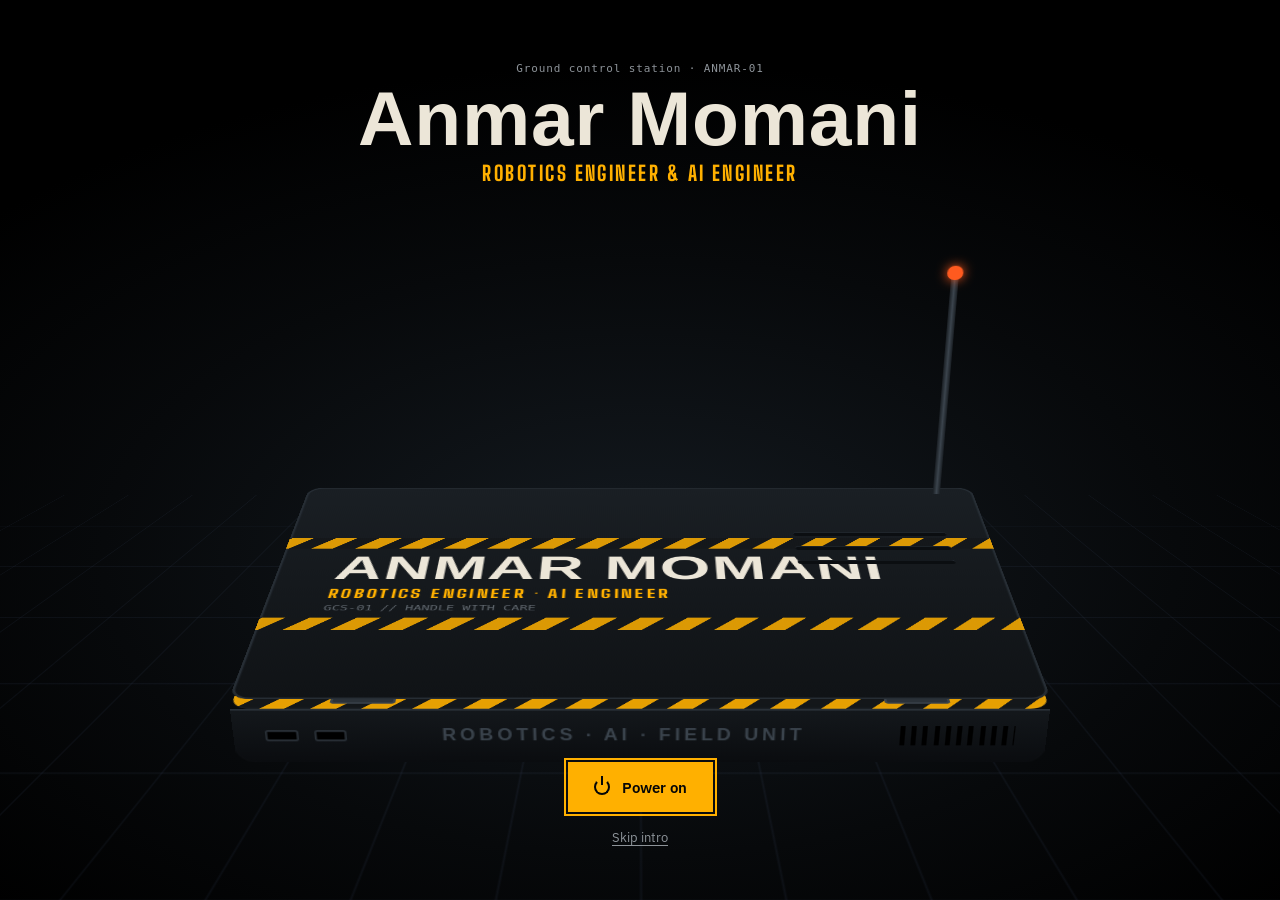
==== commit 2af759ed: "Rebuild homepage as a virtual ground-control station Replace the scrolling page with a cyberdeck int" ====
--- a/index.html
+++ b/index.html
@@ -2,16 +2,16 @@
 <html lang="en">
 <head>
 <meta charset="utf-8">
-<meta name="viewport" content="width=device-width, initial-scale=1">
-<title>Anmar Momani — AI &amp; Robotics Specialist</title>
-<meta name="description" content="Anmar Momani builds autonomous ground robots, vision-guided tracking systems and Arabic-language AI in Amman, Jordan. Founder of Fikr-Bot.">
+<meta name="viewport" content="width=device-width, initial-scale=1, viewport-fit=cover">
+<title>Anmar Momani — Robotics Engineer &amp; AI Engineer</title>
+<meta name="description" content="Anmar Momani, Robotics Engineer and AI Engineer in Amman, Jordan. Autonomous ground robots, computer vision, vision-guided tracking and Arabic-language AI. Founder of Fikr-Bot.">
 <meta name="theme-color" content="#050607">
 <link rel="canonical" href="https://anmar-almomani.dev/">
 <link rel="icon" href="favicon.svg" type="image/svg+xml">
 <meta property="og:type" content="website">
 <meta property="og:url" content="https://anmar-almomani.dev/">
-<meta property="og:title" content="Anmar Momani — AI &amp; Robotics Specialist">
-<meta property="og:description" content="Autonomous ground robots, vision-guided tracking and Arabic-language AI. Built in Amman, tested outside.">
+<meta property="og:title" content="Anmar Momani — Robotics Engineer &amp; AI Engineer">
+<meta property="og:description" content="Autonomous ground robots, vision-guided tracking and Arabic-language AI. Amman, Jordan.">
 <meta property="og:image" content="https://anmar-almomani.dev/assets/og-card.jpg">
 <meta name="twitter:card" content="summary_large_image">
 <meta name="twitter:image" content="https://anmar-almomani.dev/assets/og-card.jpg">
@@ -19,438 +19,355 @@
 <link rel="preconnect" href="https://fonts.gstatic.com" crossorigin>
 <link rel="stylesheet" href="https://fonts.googleapis.com/css2?family=Big+Shoulders+Stencil+Display:wght@700;900&family=Big+Shoulders+Display:wght@600;800&family=IBM+Plex+Sans:wght@400;500;600&family=IBM+Plex+Sans+Arabic:wght@500;700&family=IBM+Plex+Mono:wght@400;500&display=swap">
 <link rel="stylesheet" href="assets/main.css">
+<noscript><style>
+  .intro{display:none!important}
+  .os{position:static!important;height:auto!important}
+  .desk,.wall-bg,.crt{display:none!important}
+  .win[hidden]{display:block!important}
+  .win{position:static!important;width:auto!important;height:auto!important;max-width:1200px;margin:24px auto!important;resize:none!important}
+  .win-ctl{display:none!important}
+</style></noscript>
 </head>
 <body>
-<a class="skip" href="#operator">Skip to content</a>
-
-<header class="top" id="top-bar">
-  <a class="mark" href="#top" aria-label="Anmar Momani, back to top">
-    <span class="mark-box" aria-hidden="true">AM</span>
-    <span class="mark-name">Anmar Momani</span>
-  </a>
-  <nav class="nav" id="nav" aria-label="Sections">
-    <a href="#platform" data-f="433.920">Platform</a>
-    <a href="#tracking" data-f="915.000">Tracking</a>
-    <a href="#feeds" data-f="1280.00">Feeds</a>
-    <a href="#work" data-f="1575.42">Work</a>
-    <a href="#fikrbot" data-f="2412.00">Fikr Bot</a>
-    <a href="#experience" data-f="5180.00">Record</a>
-    <a href="#contact" data-f="5800.00">Contact</a>
-  </nav>
-  <button class="menu" id="menu" aria-expanded="false" aria-controls="nav">Menu</button>
-  <div class="tuner" aria-hidden="true">
-    <div class="tuner-scale"></div>
-    <div class="tuner-needle" id="needle"></div>
-    <div class="tuner-read"><span id="tune-f">091.700</span> MHz <b id="tune-n">Home</b></div>
-  </div>
-</header>
-
-<main id="top">
-
-<!-- ───────── HERO: waterfall ───────── -->
-<section class="hero" data-f="091.700" data-n="Home" aria-labelledby="h-name">
-  <div class="scope" aria-hidden="true">
-    <div class="scope-read">
-      <span>CF <b>91.700</b> MHz</span><span>SPAN 2.4 MHz</span><span>RBW 1.2 kHz</span><span class="hide-s">REF −20 dBm</span><span class="hide-s">MODE WFM</span><span class="scope-hint hide-s">Move across the waterfall to transmit</span>
-    </div>
-    <canvas class="spec" id="spec"></canvas>
-    <div class="axis"><span>90.50</span><span>91.10</span><span>91.70</span><span>92.30</span><span>92.90</span></div>
-    <canvas class="wf" id="wf"></canvas>
-  </div>
-  <div class="hero-copy">
-    <h1 id="h-name" class="hero-id">Anmar Momani <span lang="ar" dir="rtl">أنمار المومني</span></h1>
-    <p class="hero-line">Machines that see, track and decide in the field.</p>
-    <p class="hero-sub">I design autonomous ground robots, vision-guided tracking systems and Arabic-language AI in Amman, Jordan, and I teach robotics in Arabic at Fikr-Bot, the school I founded.</p>
-    <div class="hero-act">
-      <a class="btn btn-hot" href="#platform">See the rover</a>
-      <a class="btn" href="mailto:amomnar@gmail.com">amomnar@gmail.com</a>
+
+<!-- ═════════ INTRO: cyberdeck ═════════ -->
+<div class="intro" id="intro">
+  <div class="cam" id="cam">
+    <div class="rig" id="rig">
+      <div class="base" aria-hidden="true">
+        <div class="base-top">
+          <div class="b-strip"><span class="led on"></span><span class="led"></span><span class="led amb"></span><b>GCS-01</b><em>ANMAR-01 / 31.95N 35.91E</em></div>
+          <div class="kbd" id="kbd"></div>
+          <div class="ball"></div>
+          <div class="b-hz"></div>
+          <i class="latch l1"></i><i class="latch l2"></i>
+        </div>
+      </div>
+      <div class="base-front" aria-hidden="true"><span class="port"></span><span class="port"></span><b>ROBOTICS · AI · FIELD UNIT</b><span class="vent"></span></div>
+      <div class="antenna" aria-hidden="true"><i></i></div>
+      <div class="lid" id="lid">
+        <div class="lid-in">
+          <div class="bezel">
+            <span class="screw s1"></span><span class="screw s2"></span><span class="screw s3"></span><span class="screw s4"></span>
+            <div class="screen" id="dscreen"><pre class="boot-log" id="bootlog" aria-live="polite"></pre></div>
+            <span class="bz-lbl">CRT-9 · 640×480</span>
+          </div>
+        </div>
+        <div class="lid-out" aria-hidden="true">
+          <div class="hz"></div>
+          <p class="shell-a">ANMAR MOMANI</p>
+          <p class="shell-b">ROBOTICS ENGINEER · AI ENGINEER</p>
+          <p class="shell-c">GCS-01 // HANDLE WITH CARE</p>
+          <div class="hz"></div>
+          <i class="rib r1"></i><i class="rib r2"></i><i class="rib r3"></i>
+        </div>
+      </div>
     </div>
   </div>
-</section>
-
-<!-- ───────── OPERATOR ───────── -->
-<section class="sec operator" id="operator" data-f="144.800" data-n="Operator">
-  <div class="wrap op-grid">
-    <figure class="ir" id="ir">
-      <canvas id="ir-c" width="640" height="800" role="img" aria-label="Portrait of Anmar Momani, shown as a thermal image"></canvas>
-      <img id="ir-src" src="assets/portrait.jpg" alt="" hidden>
-      <div class="ir-hud" aria-hidden="true">
-        <span class="ir-tl" id="ir-mode">LWIR · IRONBOW</span>
-        <span class="ir-tr">OPERATOR</span>
-        <span class="ir-x"></span>
-        <span class="ir-scale"><i></i><em>cold</em><em>hot</em></span>
-      </div>
-      <figcaption class="ir-tog" role="group" aria-label="Image mode">
-        <button type="button" data-m="ir" aria-pressed="true">IR</button>
-        <button type="button" data-m="eo" aria-pressed="false">EO</button>
-      </figcaption>
-    </figure>
-    <div class="op-text">
-      <p class="ch"><span class="ch-f">144.800 MHz</span> Operator</p>
-      <h2 class="h2">I build hardware you can carry outside, switch on, and trust without a network.</h2>
-      <p class="lead">Most of my work starts where cloud tools stop: a greenhouse with no signal, a patrol route with no operator, a document archive that can't leave the building, a classroom where the good material is all in English. I design the robot, wire the sensors, train the model and write the software that holds it together.</p>
-      <dl class="facts">
-        <div><dt>Now</dt><dd>AI &amp; Robotics Specialist, FB Group, Amman</dd></div>
-        <div><dt>Also</dt><dd>AI Engineer, Seagull AI Solutions (remote, Abu Dhabi)</dd></div>
-        <div><dt>Founded</dt><dd>Fikr-Bot, robotics and programming school, 2025</dd></div>
-        <div><dt>Studying</dt><dd>BSc AI &amp; Data Science, Ajloun National University</dd></div>
-        <div><dt>Writes</dt><dd>Python, C++, Rust, SQL, Bash, in Arabic and English</dd></div>
-      </dl>
+  <div class="intro-ui" id="intro-ui">
+    <div class="intro-top">
+      <p class="intro-k">Ground control station · ANMAR-01</p>
+      <h1 class="intro-h">Anmar Momani</h1>
+      <p class="intro-role">Robotics Engineer &amp; AI Engineer</p>
+    </div>
+    <div class="intro-bot">
+      <button type="button" class="power" id="power"><span class="power-i" aria-hidden="true"></span>Power on</button>
+      <button type="button" class="skip" id="skip">Skip intro</button>
     </div>
   </div>
-</section>
-
-<!-- ───────── PLATFORM: scroll-scrubbed evolution ───────── -->
-<section class="sec plat" id="platform" data-f="433.920" data-n="Platform">
-  <div class="wrap plat-head">
-    <p class="ch"><span class="ch-f">433.920 MHz</span> Flagship platform</p>
-    <h2 class="h2 stencil">M.P.M.R</h2>
-    <p class="lead">One 4×4 skid-steer chassis, rebuilt four times. Everything below the deck stays the same: drive, power, sealed equipment case. Everything above it changes with the mission. Scroll to step through the builds.</p>
+</div>
+
+<!-- ═════════ OS ═════════ -->
+<div class="os" id="os">
+  <canvas class="wall-bg" id="wf" aria-hidden="true"></canvas>
+
+  <header class="sysbar">
+    <span class="sb-brand"><b>GCS-01</b> Anmar Momani</span>
+    <span class="sb-item hide-m"><i class="dot ok"></i>Link</span>
+    <span class="sb-item hide-m">RSSI −62 dBm</span>
+    <span class="sb-item hide-m">GNSS 3D fix · 31.95 N 35.91 E</span>
+    <span class="sb-item sb-r" id="clock">--:--</span>
+  </header>
+
+  <div class="desk" id="desk">
+    <nav class="icons" aria-label="Applications">
+      <button type="button" class="ico" data-open="operator"><svg viewBox="0 0 40 40" aria-hidden="true"><path d="M4 11V4h7M29 4h7v7M36 29v7h-7M11 36H4v-7"/><circle cx="20" cy="16" r="5"/><path d="M11 31c1.5-5 5-7 9-7s7.5 2 9 7"/></svg><span>Operator</span></button>
+      <button type="button" class="ico" data-open="platform"><svg viewBox="0 0 40 40" aria-hidden="true"><rect x="7" y="13" width="26" height="12" rx="1"/><path d="M12 13v-4h9v4M27 9v4"/><circle cx="11" cy="29" r="4"/><circle cx="29" cy="29" r="4"/><circle cx="20" cy="29" r="4"/></svg><span>M.P.M.R</span></button>
+      <button type="button" class="ico" data-open="tracking"><svg viewBox="0 0 40 40" aria-hidden="true"><circle cx="20" cy="20" r="11"/><circle cx="20" cy="20" r="3"/><path d="M20 3v8M20 29v8M3 20h8M29 20h8"/></svg><span>Tracker</span></button>
+      <button type="button" class="ico" data-open="feeds"><svg viewBox="0 0 40 40" aria-hidden="true"><rect x="4" y="7" width="15" height="11"/><rect x="21" y="7" width="15" height="11"/><rect x="4" y="22" width="15" height="11"/><rect x="21" y="22" width="15" height="11"/><circle cx="8" cy="11" r="1" class="fill"/></svg><span>Feeds</span></button>
+      <button type="button" class="ico" data-open="work"><svg viewBox="0 0 40 40" aria-hidden="true"><rect x="6" y="5" width="28" height="30"/><path d="M11 12h4M18 12h11M11 19h4M18 19h11M11 26h4M18 26h11"/></svg><span>Register</span></button>
+      <button type="button" class="ico" data-open="fikrbot"><svg viewBox="0 0 40 40" aria-hidden="true"><rect x="8" y="12" width="24" height="18" rx="2"/><path d="M20 12V6M17 5h6M4 19v6M36 19v6"/><circle cx="15" cy="20" r="2"/><circle cx="25" cy="20" r="2"/><path d="M15 26h10"/></svg><span>Fikr-Bot</span></button>
+      <button type="button" class="ico" data-open="bench"><svg viewBox="0 0 40 40" aria-hidden="true"><path d="M24 6a7 7 0 0 0-6 10L6 28l6 6 12-12a7 7 0 0 0 10-6l-4 1-3-3 1-4z"/></svg><span>Bench</span></button>
+      <button type="button" class="ico" data-open="comet"><svg viewBox="0 0 40 40" aria-hidden="true"><path d="M3 14c6 0 11 2 15 6 1-4 4-7 8-7 3 0 5 2 6 4l5 1-5 2c0 6-5 11-12 11l-3 5-1-5c-6-2-10-7-13-17z"/><circle cx="27" cy="16" r="1" class="fill"/></svg><span>Comet</span></button>
+      <button type="button" class="ico" data-open="experience"><svg viewBox="0 0 40 40" aria-hidden="true"><path d="M9 4h16l7 7v25H9z"/><path d="M25 4v7h7M14 18h12M14 24h12M14 30h8"/></svg><span>Record</span></button>
+      <button type="button" class="ico" data-open="contact"><svg viewBox="0 0 40 40" aria-hidden="true"><path d="M20 22v14M14 36h12M20 22l-6-16M20 22l6-16M16 12h8"/><path d="M9 9a15 15 0 0 0 0 20M31 9a15 15 0 0 1 0 20"/></svg><span>Comms</span></button>
+      <button type="button" class="ico" data-open="terminal"><svg viewBox="0 0 40 40" aria-hidden="true"><rect x="4" y="7" width="32" height="26"/><path d="M10 15l5 4-5 4M18 25h9"/></svg><span>Terminal</span></button>
+    </nav>
+
+    <aside class="widgets" aria-label="Operator card">
+      <div class="wdg idcard">
+        <img src="assets/portrait.jpg" alt="Anmar Momani" width="800" height="980">
+        <div>
+          <p class="id-n">Anmar Momani <span lang="ar" dir="rtl">أنمار المومني</span></p>
+          <p class="id-r">Robotics Engineer &amp; AI Engineer</p>
+          <p class="id-s"><i class="dot ok"></i>Available for work</p>
+        </div>
+      </div>
+      <div class="wdg spec-w" aria-hidden="true">
+        <p class="wdg-h"><span>Spectrum</span><b>91.700 MHz</b></p>
+        <canvas id="spec"></canvas>
+        <p class="wdg-f">Move across the wallpaper to transmit</p>
+      </div>
+    </aside>
+
+    <!-- ───── windows ───── -->
+
+    <section class="win" id="operator" data-f="144.800" data-w="920" data-h="610" role="dialog" aria-labelledby="t-operator" hidden>
+      <header class="win-bar"><h2 class="win-t" id="t-operator">Operator</h2><span class="win-f">144.800 MHz</span><div class="win-ctl"><button type="button" data-act="min" aria-label="Minimise">–</button><button type="button" data-act="max" aria-label="Maximise">▢</button><button type="button" data-act="close" aria-label="Close">✕</button></div></header>
+      <div class="win-body">
+        <div class="op">
+          <figure class="ir" id="ir">
+            <canvas id="ir-c" width="640" height="800" role="img" aria-label="Portrait of Anmar Momani, shown as a thermal image"></canvas>
+            <img id="ir-src" src="assets/portrait.jpg" alt="" hidden>
+            <div class="ir-hud" aria-hidden="true"><span class="ir-tl" id="ir-mode">LWIR · IRONBOW</span><span class="ir-x"></span><span class="ir-scale"><i></i></span></div>
+            <figcaption class="ir-tog" role="group" aria-label="Image mode"><button type="button" data-m="ir" aria-pressed="true">IR</button><button type="button" data-m="eo" aria-pressed="false">EO</button></figcaption>
+          </figure>
+          <div class="op-t">
+            <p class="kicker">Anmar Momani <span lang="ar" dir="rtl">أنمار المومني</span></p>
+            <h3 class="big">Robotics Engineer &amp; AI Engineer</h3>
+            <p class="lead">Autonomous ground robots, computer vision and Arabic-language AI, for places without a network: a greenhouse with no signal, a patrol route with no operator, an archive that can't leave the building, a classroom where the good material is all in English.</p>
+            <dl class="facts">
+              <div><dt>Based</dt><dd>Amman, Jordan</dd></div>
+              <div><dt>AI Engineer</dt><dd>Seagull AI Solutions, remote · 2024 – now</dd></div>
+              <div><dt>Previously</dt><dd>AI &amp; Robotics Specialist, FB Group · 2025 – 2026</dd></div>
+              <div><dt>Founder</dt><dd>Fikr-Bot robotics school · 2025</dd></div>
+              <div><dt>Studying</dt><dd>BSc AI &amp; Data Science, Ajloun National University</dd></div>
+              <div><dt>Status</dt><dd class="ok">Available for work</dd></div>
+            </dl>
+            <div class="acts"><button type="button" class="btn btn-hot" data-open="platform">Open M.P.M.R</button><button type="button" class="btn" data-open="contact">Open comms</button></div>
+          </div>
+        </div>
+      </div>
+    </section>
+
+    <section class="win" id="platform" data-f="433.920" data-w="1100" data-h="700" role="dialog" aria-labelledby="t-platform" hidden>
+      <header class="win-bar"><h2 class="win-t" id="t-platform">M.P.M.R</h2><span class="win-f">433.920 MHz</span><div class="win-ctl"><button type="button" data-act="min" aria-label="Minimise">–</button><button type="button" data-act="max" aria-label="Maximise">▢</button><button type="button" data-act="close" aria-label="Close">✕</button></div></header>
+      <div class="win-body">
+        <p class="lead">Multi-Purpose Mobile Robot. One 4×4 skid-steer chassis, rebuilt four times. Everything below the deck stays the same: drive, power, sealed equipment case. Everything above it changes with the mission.</p>
+        <div class="tabs" role="tablist" aria-label="Builds">
+          <button type="button" role="tab" aria-selected="true" aria-controls="st-0" id="tb-0"><b>01</b> Stage 1</button>
+          <button type="button" role="tab" aria-selected="false" aria-controls="st-1" id="tb-1" tabindex="-1"><b>02</b> GHRS</button>
+          <button type="button" role="tab" aria-selected="false" aria-controls="st-2" id="tb-2" tabindex="-1"><b>03</b> Crowd control</button>
+          <button type="button" role="tab" aria-selected="false" aria-controls="st-3" id="tb-3" tabindex="-1"><b>04</b> SCORP</button>
+        </div>
+        <div class="stage" role="tabpanel" id="st-0" aria-labelledby="tb-0">
+          <figure class="st-img"><button type="button" data-full="assets/rover-1.jpg"><img src="assets/rover-1.jpg" alt="Stage 1 rover with Kinect depth sensor" loading="lazy"></button><span class="hud-c">CONFIG 01/04</span></figure>
+          <div class="st-t"><h3>Stage 1</h3><p>Proof the drive platform could carry compute and sensors over rough ground. Xbox Kinect 360 depth for obstacle avoidance, teleoperation, onboard lighting.</p>
+            <div class="thumbs"><button type="button" data-full="assets/mpmr/01-stage1.jpg"><img src="assets/mpmr/01-stage1.jpg" alt="Stage 1 chassis, top view" loading="lazy"></button><button type="button" data-full="assets/video/stage1-drive.jpg"><img src="assets/video/stage1-drive.jpg" alt="Stage 1 at a public exhibition" loading="lazy"></button></div></div>
+        </div>
+        <div class="stage" role="tabpanel" id="st-1" aria-labelledby="tb-1" hidden>
+          <figure class="st-img"><button type="button" data-full="assets/mpmr/05-ghrs-d.jpg"><img src="assets/mpmr/05-ghrs-d.jpg" alt="GHRS greenhouse rover with 6-DOF arm" loading="lazy"></button><span class="hud-c">CONFIG 02/04</span></figure>
+          <div class="st-t"><h3>GHRS greenhouse</h3><p>Autonomous navigation between crop rows, a 6-DOF arm, and an EfficientNetV2-S disease classifier running on the robot: <b>85.4%</b> accuracy at 0.65 confidence. Diagnosis happens on board, because greenhouses rarely have signal.</p>
+            <div class="thumbs"><button type="button" data-full="assets/mpmr/02-ghrs-a.jpg"><img src="assets/mpmr/02-ghrs-a.jpg" alt="GHRS rover, front view" loading="lazy"></button><button type="button" data-full="assets/mpmr/03-ghrs-b.jpg"><img src="assets/mpmr/03-ghrs-b.jpg" alt="GHRS rover, side view" loading="lazy"></button><button type="button" data-full="assets/mpmr/04-ghrs-c.jpg"><img src="assets/mpmr/04-ghrs-c.jpg" alt="GHRS rover, rear view" loading="lazy"></button><button type="button" data-full="assets/mpmr/06-ghrs-e.jpg"><img src="assets/mpmr/06-ghrs-e.jpg" alt="GHRS arm detail" loading="lazy"></button><button type="button" data-full="assets/mpmr/07-ghrs-f.jpg"><img src="assets/mpmr/07-ghrs-f.jpg" alt="GHRS with arm raised" loading="lazy"></button><button type="button" data-full="assets/rover-2.jpg"><img src="assets/rover-2.jpg" alt="GHRS configuration" loading="lazy"></button></div></div>
+        </div>
+        <div class="stage" role="tabpanel" id="st-2" aria-labelledby="tb-2" hidden>
+          <figure class="st-img"><button type="button" data-full="assets/mpmr/09-crowd-b.jpg"><img src="assets/mpmr/09-crowd-b.jpg" alt="Crowd-control rover with LIDAR and water nozzle" loading="lazy"></button><span class="hud-c">CONFIG 03/04</span></figure>
+          <div class="st-t"><h3>Crowd control</h3><p>LIDAR and SLAM for mapping, with depth, IMU and GPS fused for autonomous patrol and teleop fallback. Person detection, fire detection, and a tracked non-lethal water nozzle. Shown to Jordanian defence and public-security bodies.</p>
+            <div class="thumbs"><button type="button" data-full="assets/mpmr/08-crowd-a.jpg"><img src="assets/mpmr/08-crowd-a.jpg" alt="Crowd-control rover, front" loading="lazy"></button><button type="button" data-full="assets/mpmr/10-crowd-c.jpg"><img src="assets/mpmr/10-crowd-c.jpg" alt="Crowd-control rover with tank" loading="lazy"></button><button type="button" data-full="assets/mpmr/11-crowd-d.jpg"><img src="assets/mpmr/11-crowd-d.jpg" alt="Crowd-control rover, rear" loading="lazy"></button><button type="button" data-full="assets/mpmr/16-firedet.jpg"><img src="assets/mpmr/16-firedet.jpg" alt="Onboard fire detection" loading="lazy"></button><button type="button" data-full="assets/firedet.jpg"><img src="assets/firedet.jpg" alt="Fire detection on the operator screen" loading="lazy"></button><button type="button" data-full="assets/rover-3.jpg"><img src="assets/rover-3.jpg" alt="Crowd-control configuration" loading="lazy"></button></div></div>
+        </div>
+        <div class="stage" role="tabpanel" id="st-3" aria-labelledby="tb-3" hidden>
+          <figure class="st-img"><button type="button" data-full="assets/mpmr/14-scorp-c.jpg"><img src="assets/mpmr/14-scorp-c.jpg" alt="SCORP rover with pan-tilt turret" loading="lazy"></button><span class="hud-c">CONFIG 04/04</span></figure>
+          <div class="st-t"><h3>SCORP turret</h3><p>The current build. A stabilised pan-tilt turret that acquires a moving target and holds it, tested with a non-lethal platform. At FB Group I also led the design of a 4×4 reconnaissance rover with Jetson Orin autonomy and long-range teleop.</p>
+            <div class="thumbs"><button type="button" data-full="assets/mpmr/12-scorp-a.jpg"><img src="assets/mpmr/12-scorp-a.jpg" alt="SCORP, three-quarter view" loading="lazy"></button><button type="button" data-full="assets/mpmr/13-scorp-b.jpg"><img src="assets/mpmr/13-scorp-b.jpg" alt="SCORP turret close-up" loading="lazy"></button><button type="button" data-full="assets/scorp-wide.jpg"><img src="assets/scorp-wide.jpg" alt="SCORP on grass" loading="lazy"></button><button type="button" data-full="assets/rover-4.jpg"><img src="assets/rover-4.jpg" alt="SCORP configuration" loading="lazy"></button></div></div>
+        </div>
+        <div class="gcs">
+          <button type="button" class="gcs-img" data-full="assets/dashboard.jpg"><img src="assets/dashboard.jpg" alt="Ground control dashboard: LIDAR polar map, camera feed, IMU and GPS readouts, drive controls" loading="lazy"></button>
+          <div>
+            <p class="cap"><b>Ground control.</b> The operator dashboard for the rover: RPLIDAR C1 polar map, camera feed, heading, pitch and roll, GPS fix and track log, live drive control over GPIO.</p>
+            <dl class="spec"><div><dt>Chassis</dt><dd>4×4 skid-steer, brushless</dd></div><div><dt>Compute</dt><dd>Raspberry Pi 5 · Jetson Orin</dd></div><div><dt>Middleware</dt><dd>ROS 2</dd></div><div><dt>Sensing</dt><dd>LIDAR · depth · IMU · GNSS</dd></div></dl>
+            <p class="links"><a href="projects/mpmr.html">Full write-up and gallery</a><a href="https://github.com/Anmartiger/GHRS-ROS2" target="_blank" rel="noopener">GHRS source</a></p>
+          </div>
+        </div>
+      </div>
+    </section>
+
+    <section class="win" id="tracking" data-f="915.000" data-w="1000" data-h="600" role="dialog" aria-labelledby="t-tracking" hidden>
+      <header class="win-bar"><h2 class="win-t" id="t-tracking">Tracker</h2><span class="win-f">915.000 MHz</span><div class="win-ctl"><button type="button" data-act="min" aria-label="Minimise">–</button><button type="button" data-act="max" aria-label="Maximise">▢</button><button type="button" data-act="close" aria-label="Close">✕</button></div></header>
+      <div class="win-body">
+        <div class="trk">
+          <div class="cam-v" id="camv" role="img" aria-label="Interactive tracking demo. Move the pointer inside this panel to act as the target.">
+            <img src="assets/mpmr/13-scorp-b.jpg" alt="" class="camv-bg" loading="lazy">
+            <div class="camv-grid" aria-hidden="true"></div>
+            <div class="camv-tgt" id="tgt" aria-hidden="true"></div>
+            <div class="camv-ret" id="ret" aria-hidden="true"><i></i><i></i><i></i><i></i><span id="ret-lbl">TRK</span></div>
+            <div class="camv-read" aria-hidden="true"><span>PAN <b id="r-pan">+00.0°</b></span><span>TILT <b id="r-tilt">+00.0°</b></span><span>ERR <b id="r-err">000 px</b></span></div>
+            <div class="camv-mode" aria-hidden="true"><span id="r-mode">AUTO</span> · <b id="r-state">SEARCH</b></div>
+          </div>
+          <div class="trk-t">
+            <h3>Acquire, follow, hold.</h3>
+            <p>SCORP and the vision-guided turret solve the same loop: find the target in the frame, measure how far off-centre it is, drive pan and tilt to close the gap without overshooting into oscillation.</p>
+            <p class="dim">This panel runs a damped-spring version of that loop. Your pointer is the target. Hold still and it locks. Leave it alone and it tracks a simulated contact.</p>
+            <ul class="mono-list"><li>OpenCV and MediaPipe detection</li><li>Pan-tilt servo control on a Pi 5</li><li>Projectile trajectory compensation</li></ul>
+          </div>
+        </div>
+      </div>
+    </section>
+
+    <section class="win" id="feeds" data-f="1280.00" data-w="1100" data-h="700" role="dialog" aria-labelledby="t-feeds" hidden>
+      <header class="win-bar"><h2 class="win-t" id="t-feeds">Feeds</h2><span class="win-f">1280.000 MHz</span><div class="win-ctl"><button type="button" data-act="min" aria-label="Minimise">–</button><button type="button" data-act="max" aria-label="Maximise">▢</button><button type="button" data-act="close" aria-label="Close">✕</button></div></header>
+      <div class="win-body">
+        <div class="wall">
+          <button type="button" class="feed f-a" data-v="assets/video/crowd-patrol.mp4" data-t="Patrol unit, public demonstration"><video src="assets/video/crowd-patrol.mp4" poster="assets/video/crowd-patrol.jpg" muted loop playsinline preload="none"></video><span class="feed-l"><b>CAM 01</b> Patrol unit · demonstration</span><span class="feed-tc">00:00:00</span></button>
+          <button type="button" class="feed f-b" data-v="assets/video/stage1-drive.mp4" data-t="Stage 1 drive test"><video src="assets/video/stage1-drive.mp4" poster="assets/video/stage1-drive.jpg" muted loop playsinline preload="none"></video><span class="feed-l"><b>CAM 02</b> Stage 1 drive</span><span class="feed-tc">00:00:00</span></button>
+          <button type="button" class="feed f-c" data-v="assets/video/skywell-a.mp4" data-t="Skywell dish tracking the sun"><video src="assets/video/skywell-a.mp4" poster="assets/video/skywell-a.jpg" muted loop playsinline preload="none"></video><span class="feed-l"><b>CAM 03</b> Skywell · sun tracking</span><span class="feed-tc">00:00:00</span></button>
+          <button type="button" class="feed f-d" data-v="assets/general/document_6037220728082801278.mp4" data-t="RTL-SDR capture at 91.7 MHz"><video src="assets/general/document_6037220728082801278.mp4" poster="assets/general/sdr.jpg" muted loop playsinline preload="none"></video><span class="feed-l"><b>RX 01</b> RTL-SDR · 91.7 MHz</span><span class="feed-tc">00:00:00</span></button>
+          <button type="button" class="feed f-e" data-v="assets/video/skywell-b.mp4" data-t="Skywell receiver close-up"><video src="assets/video/skywell-b.mp4" poster="assets/video/skywell-b.jpg" muted loop playsinline preload="none"></video><span class="feed-l"><b>CAM 04</b> Skywell · receiver</span><span class="feed-tc">00:00:00</span></button>
+          <button type="button" class="feed f-f" data-v="assets/general/cad.mp4" data-t="Fixed-wing airframe in CAD"><video src="assets/general/cad.mp4" poster="assets/general/cad.jpg" muted loop playsinline preload="none"></video><span class="feed-l"><b>CAD 01</b> Fixed-wing airframe</span><span class="feed-tc">00:00:00</span></button>
+        </div>
+        <p class="dim small">Select a feed to open it with sound and controls.</p>
+      </div>
+    </section>
+
+    <section class="win" id="work" data-f="1575.42" data-w="1100" data-h="700" role="dialog" aria-labelledby="t-work" hidden>
+      <header class="win-bar"><h2 class="win-t" id="t-work">Register</h2><span class="win-f">1575.420 MHz</span><div class="win-ctl"><button type="button" data-act="min" aria-label="Minimise">–</button><button type="button" data-act="max" aria-label="Maximise">▢</button><button type="button" data-act="close" aria-label="Close">✕</button></div></header>
+      <div class="win-body">
+        <p class="lead">Every system on record, from robots to desktop software. Linked entries open a full write-up.</p>
+        <div class="reg" role="table" aria-label="Projects">
+          <div class="reg-h" role="row"><span role="columnheader">Ref</span><span role="columnheader">System</span><span role="columnheader">What it does</span><span role="columnheader">Built with</span><span role="columnheader">Status</span></div>
+          <a class="reg-r" role="row" href="projects/mpmr.html" data-img="assets/mpmr/14-scorp-c.jpg"><span role="cell">R-01</span><span role="cell">M.P.M.R</span><span role="cell">Modular 4×4 rover, rebuilt for agriculture, patrol and tracking</span><span role="cell">ROS 2 · Pi 5 · LIDAR</span><span role="cell"><i class="st st-a">Active</i></span></a>
+          <div class="reg-r" role="row"><span role="cell">R-02</span><span role="cell">Recon rover</span><span role="cell">4×4 reconnaissance rover with onboard autonomy and long-range teleop. Full spec authored at FB Group</span><span role="cell">Jetson Orin · ROS 2</span><span role="cell"><i class="st st-s">Designed</i></span></div>
+          <a class="reg-r" role="row" href="projects/mpmr.html" data-img="assets/mpmr/05-ghrs-d.jpg"><span role="cell">R-03</span><span role="cell">GHRS</span><span role="cell">Greenhouse rover: row navigation, 6-DOF arm, on-board plant disease detection</span><span role="cell">EfficientNetV2-S · ROS 2</span><span role="cell"><i class="st st-s">Built</i></span></a>
+          <div class="reg-r" role="row" data-img="assets/general/gen.jpg"><span role="cell">R-04</span><span role="cell">Search &amp; rescue rover</span><span role="cell">Detects people through obstructions with WiFi CSI sensing, plus depth camera and drone link</span><span role="cell">ESP32-S3 · WiFi CSI</span><span role="cell"><i class="st st-p">Prototype</i></span></div>
+          <div class="reg-r" role="row" data-img="assets/mpmr/13-scorp-b.jpg"><span role="cell">T-01</span><span role="cell">Vision-guided turret</span><span role="cell">Tracks targets and compensates for projectile trajectory</span><span role="cell">Pi 5 · OpenCV · MediaPipe</span><span role="cell"><i class="st st-s">Built</i></span></div>
+          <div class="reg-r" role="row" data-img="assets/general/cad.jpg"><span role="cell">A-01</span><span role="cell">Self-levelling wing UAV</span><span role="cell">Fixed-wing airframe with automatic wing-levelling stabilisation</span><span role="cell">FreeCAD · flight control</span><span role="cell"><i class="st st-p">Prototype</i></span></div>
+          <div class="reg-r" role="row" data-img="assets/general/sdr.jpg"><span role="cell">S-01</span><span role="cell">Airspace monitor</span><span role="cell">Watches nearby airspace and pulls wireless sensor data off the air</span><span role="cell">RTL-SDR</span><span role="cell"><i class="st st-p">Prototype</i></span></div>
+          <a class="reg-r" role="row" href="projects/skywell.html" data-img="assets/skywell/02-dish.jpg"><span role="cell">W-01</span><span role="cell">Skywell</span><span role="cell">Transportable water unit: sun-tracking solar distillation at ~90 °C plus atmospheric water generation</span><span role="cell">ESP32 · servo tracking</span><span role="cell"><i class="st st-a">In build</i></span></a>
+          <a class="reg-r" role="row" href="projects/waraqvault.html" data-img="assets/waraqvault/03-search.jpg"><span role="cell">D-01</span><span role="cell">WaraqVault</span><span role="cell">Offline Arabic/English document vault with tashkil-aware search. JOSA Reclaim Hackathon entry</span><span role="cell">Tauri · SQLite FTS5 · OCR</span><span role="cell"><i class="st st-g">Shipping</i></span></a>
+          <a class="reg-r" role="row" href="projects/al-minbar.html" data-img="assets/alminbar.jpg"><span role="cell">D-02</span><span role="cell">Al-Minbar</span><span role="cell">Prayer times, Quran and athkar as a native Linux desktop app, fully offline</span><span role="cell">Tauri · React · Rust</span><span role="cell"><i class="st st-a">In build</i></span></a>
+          <div class="reg-r" role="row"><span role="cell">L-01</span><span role="cell">Arabic RAG assistants</span><span role="cell">Retrieval assistants for education and enterprise, plus Arabic RTL document generation</span><span role="cell">FastAPI · Llama 3.1 · ALLaM 7B</span><span role="cell"><i class="st st-g">Delivered</i></span></div>
+          <div class="reg-r" role="row"><span role="cell">L-02</span><span role="cell">SMART-CLASS agents</span><span role="cell">AI tutor, plan generators and speech-to-speech bots for an LMS</span><span role="cell">RAG · STT/TTS · faster-whisper</span><span role="cell"><i class="st st-g">Delivered</i></span></div>
+          <div class="reg-r" role="row"><span role="cell">H-01</span><span role="cell">PMS</span><span role="cell">Wearable posture monitor fusing several IMUs with a Kalman filter, haptic feedback and an app</span><span role="cell">ESP32 · BLE</span><span role="cell"><i class="st st-p">Prototype</i></span></div>
+          <div class="reg-r" role="row"><span role="cell">X-01</span><span role="cell">Trading agent</span><span role="cell">Autonomous Binance agent with an LLM orchestrator, trade journal and self-review loop</span><span role="cell">Python · ccxt · Claude API</span><span role="cell"><i class="st st-p">Running</i></span></div>
+          <a class="reg-r" role="row" href="projects/comet.html" data-img="assets/comet.jpg"><span role="cell">C-01</span><span role="cell">Comet</span><span role="cell">Feeding tracker for my kestrel, built on a ten-day cycle. One HTML file</span><span role="cell">HTML · offline</span><span role="cell"><i class="st st-a">Rebuild</i></span></a>
+          <div class="reg-r" role="row"><span role="cell">G-01</span><span role="cell">Smart greenhouse</span><span role="cell">Remote greenhouse controller with soil-disease monitoring over the internet</span><span role="cell">Raspberry Pi 3</span><span role="cell"><i class="st st-s">Built</i></span></div>
+          <div class="reg-r" role="row"><span role="cell">G-02</span><span role="cell">Distancing device</span><span role="cell">Laser-diode device that alerts when people break social-distancing range</span><span role="cell">Arduino · laser</span><span role="cell"><i class="st st-s">Built</i></span></div>
+        </div>
+        <div class="repos" id="repos">
+          <p class="repos-h">Open source <a href="https://github.com/Anmartiger" target="_blank" rel="noopener">github.com/Anmartiger</a></p>
+          <a class="repo" href="https://github.com/Anmartiger/Waraq-Vault" target="_blank" rel="noopener"><b>waraq-vault</b><span>Rust · TypeScript</span><code>gh repo clone Anmartiger/Waraq-Vault</code></a>
+          <a class="repo" href="https://github.com/Anmartiger/Al-Minbar" target="_blank" rel="noopener"><b>al-minbar</b><span>Rust · React</span><code>gh repo clone Anmartiger/Al-Minbar</code></a>
+          <a class="repo" href="https://github.com/Anmartiger/GHRS-ROS2" target="_blank" rel="noopener"><b>ghrs-ros2</b><span>Python · ROS 2</span><code>gh repo clone Anmartiger/GHRS-ROS2</code></a>
+        </div>
+      </div>
+    </section>
+
+    <section class="win" id="fikrbot" data-f="2412.00" data-w="980" data-h="640" role="dialog" aria-labelledby="t-fikrbot" hidden>
+      <header class="win-bar"><h2 class="win-t" id="t-fikrbot">Fikr-Bot</h2><span class="win-f">2412.000 MHz</span><div class="win-ctl"><button type="button" data-act="min" aria-label="Minimise">–</button><button type="button" data-act="max" aria-label="Maximise">▢</button><button type="button" data-act="close" aria-label="Close">✕</button></div></header>
+      <div class="win-body">
+        <div class="fk-h">
+          <h3 class="big">Fikr-Bot <span lang="ar" dir="rtl" class="ar">فكر بوت</span></h3>
+          <p class="lead">The good robotics material is in English, and it reaches students at exactly the age when curiosity is highest and language confidence is lowest. Fikr-Bot teaches electronics, sensors, microcontrollers and AI in Arabic, on real hardware, from first circuit to working robot.</p>
+        </div>
+        <div class="posters" dir="rtl" tabindex="0" aria-label="Lesson posters, scrollable">
+          <button type="button" data-full="assets/fikrbot/00-cover.jpg"><img src="assets/fikrbot/00-cover.jpg" alt="Fikr-Bot: robotics and AI classes for school and university students" loading="lazy" width="940" height="788"></button>
+          <button type="button" data-full="assets/fikrbot/01-lesson.jpg"><img src="assets/fikrbot/01-lesson.jpg" alt="Lesson: DHT22 temperature and humidity sensor" loading="lazy" width="888" height="758"></button>
+          <button type="button" data-full="assets/fikrbot/02-lesson.jpg"><img src="assets/fikrbot/02-lesson.jpg" alt="Lesson: the breadboard" loading="lazy" width="888" height="758"></button>
+          <button type="button" data-full="assets/fikrbot/03-lesson.jpg"><img src="assets/fikrbot/03-lesson.jpg" alt="Lesson: LCD display" loading="lazy" width="888" height="758"></button>
+          <button type="button" data-full="assets/fikrbot/04-lesson.jpg"><img src="assets/fikrbot/04-lesson.jpg" alt="Lesson: what robotics means" loading="lazy" width="888" height="758"></button>
+          <button type="button" data-full="assets/fikrbot/05-lesson.jpg"><img src="assets/fikrbot/05-lesson.jpg" alt="Lesson: ultrasonic distance sensor" loading="lazy" width="888" height="758"></button>
+          <button type="button" data-full="assets/fikrbot/06-lesson.jpg"><img src="assets/fikrbot/06-lesson.jpg" alt="Lesson: LCD display with DHT11" loading="lazy" width="888" height="758"></button>
+        </div>
+        <p class="links"><a href="projects/fikr-bot.html">About Fikr-Bot</a><a href="https://www.facebook.com/profile.php?id=61572696617159" target="_blank" rel="noopener">Fikr-Bot on Facebook</a></p>
+      </div>
+    </section>
+
+    <section class="win" id="bench" data-f="2450.00" data-w="1040" data-h="680" role="dialog" aria-labelledby="t-bench" hidden>
+      <header class="win-bar"><h2 class="win-t" id="t-bench">Bench</h2><span class="win-f">2450.000 MHz</span><div class="win-ctl"><button type="button" data-act="min" aria-label="Minimise">–</button><button type="button" data-act="max" aria-label="Maximise">▢</button><button type="button" data-act="close" aria-label="Close">✕</button></div></header>
+      <div class="win-body">
+        <div class="log">
+          <figure class="lg-a"><button type="button" data-full="assets/skywell/photo_6037220728542794288_y.jpg"><img src="assets/skywell/photo_6037220728542794288_y.jpg" alt="Workbench with rover drive base, Raspberry Pi, breadboard and laptop" loading="lazy"></button><figcaption>Drive base on the bench: Pi, motor drivers, breadboard, too many jumper wires.</figcaption></figure>
+          <figure class="lg-b"><button type="button" data-full="assets/general/portrait.jpg"><img src="assets/general/portrait.jpg" alt="FDM 3D printer" loading="lazy"></button><figcaption>Mounts, brackets and enclosures, designed in FreeCAD.</figcaption></figure>
+          <figure class="lg-c"><button type="button" data-full="assets/general/gen.jpg"><img src="assets/general/gen.jpg" alt="Desk at night with a WiFi sensing script and a drone being stripped" loading="lazy"></button><figcaption>WiFi sensing scripts, a drone mid-teardown.</figcaption></figure>
+          <figure class="lg-d"><button type="button" data-full="assets/skywell/rotatry design.jpg"><img src="assets/skywell/rotatry%20design.jpg" alt="Rotary mount prototype on grass" loading="lazy"></button><figcaption>Rotary mount for Skywell's dish.</figcaption></figure>
+          <figure class="lg-e"><button type="button" data-full="assets/skywell/cyber.jpg"><img src="assets/skywell/cyber.jpg" alt="Desk with monitor, keyboard and equipment case" loading="lazy"></button><figcaption>The night desk.</figcaption></figure>
+          <figure class="lg-f"><button type="button" data-full="assets/skywell/01-unit.jpg"><img src="assets/skywell/01-unit.jpg" alt="Skywell unit with mirrored dish and solar panel" loading="lazy"></button><figcaption>Skywell, field-assembled.</figcaption></figure>
+        </div>
+      </div>
+    </section>
+
+    <section class="win" id="comet" data-f="Off the clock" data-w="940" data-h="620" role="dialog" aria-labelledby="t-comet" hidden>
+      <header class="win-bar"><h2 class="win-t" id="t-comet">Comet</h2><span class="win-f">Off the clock</span><div class="win-ctl"><button type="button" data-act="min" aria-label="Minimise">–</button><button type="button" data-act="max" aria-label="Maximise">▢</button><button type="button" data-act="close" aria-label="Close">✕</button></div></header>
+      <div class="win-body">
+        <div class="cmt">
+          <button type="button" class="cmt-img" data-full="assets/comet/01-kestrel-a.jpg"><img src="assets/comet/01-kestrel-a.jpg" alt="Anmar with Comet, a common kestrel, on his shoulder" loading="lazy"></button>
+          <div>
+            <h3 class="big">The original tracking system weighs under two hundred grams.</h3>
+            <p class="lead">Comet is my kestrel. A kestrel can hang dead still in a headwind and lock onto a mouse moving in the grass below, with no LIDAR, no Jetson and no training set. Every tracker on this deck is chasing what he does without thinking.</p>
+            <p class="dim">His feeding log runs on a ten-day cycle rather than a week, so the same days don't keep drawing on the same wild prey. It's one HTML file and works on a phone in the garden with no signal.</p>
+            <div class="thumbs"><button type="button" data-full="assets/comet/02-kestrel-b.jpg"><img src="assets/comet/02-kestrel-b.jpg" alt="Comet perched" loading="lazy"></button><button type="button" data-full="assets/comet/04-app-b.jpg"><img src="assets/comet/04-app-b.jpg" alt="Comet app: ten-day cycle dial" loading="lazy"></button><button type="button" data-full="assets/comet/05-app-c.jpg"><img src="assets/comet/05-app-c.jpg" alt="Comet app: entry screen" loading="lazy"></button><button type="button" data-full="assets/comet/06-app-d.jpg"><img src="assets/comet/06-app-d.jpg" alt="Comet app: feeding log" loading="lazy"></button></div>
+            <p class="links"><a href="projects/comet.html">Read about Comet</a></p>
+          </div>
+        </div>
+      </div>
+    </section>
+
+    <section class="win" id="experience" data-f="5180.00" data-w="1000" data-h="700" role="dialog" aria-labelledby="t-experience" hidden>
+      <header class="win-bar"><h2 class="win-t" id="t-experience">Record</h2><span class="win-f">5180.000 MHz</span><div class="win-ctl"><button type="button" data-act="min" aria-label="Minimise">–</button><button type="button" data-act="max" aria-label="Maximise">▢</button><button type="button" data-act="close" aria-label="Close">✕</button></div></header>
+      <div class="win-body">
+        <ol class="tl">
+          <li><p class="tl-d">2024 – now</p><div><h3>AI Engineer</h3><p class="tl-o">Seagull AI Solutions · Abu Dhabi, remote</p></div>
+            <ul><li>Led AI development for the SMART-CLASS LMS: agents, assistants and planners that raised platform autonomy and engagement.</li><li>RAG agents for an AI tutor, plan generators and speech-to-speech bots, from ingestion and vector search to STT/TTS.</li><li>Taught AI tools to teachers, lawyers and business professionals.</li></ul></li>
+          <li><p class="tl-d">2025 – now</p><div><h3>Founder</h3><p class="tl-o">Fikr-Bot <span lang="ar" dir="rtl">فكر بوت</span></p></div>
+            <ul><li>Robotics and programming school with hands-on courses in electronics, sensors, microcontrollers and code.</li><li>Bilingual Arabic/English curriculum; students coached from first circuit to working robot.</li></ul></li>
+          <li><p class="tl-d">2025 – 2026</p><div><h3>AI &amp; Robotics Specialist</h3><p class="tl-o">FB Group, Firas Balasmeh Corporation for Control Systems · Amman</p></div>
+            <ul><li>Led the design of a 4×4 reconnaissance rover with Jetson Orin onboard autonomy and long-range teleoperation, and wrote its full technical specification.</li><li>ROS 2 stacks on Pi 5 and Jetson Orin: SLAM, sensor fusion, teleop. Trained and deployed the GHRS plant-disease model.</li><li>Arabic RAG assistants (FastAPI, Llama 3.1, ALLaM 7B, DeepSeek) and Arabic RTL document pipelines.</li><li>Technical proposals and solution architecture for government, public safety, education, agriculture and healthcare tenders.</li></ul></li>
+          <li><p class="tl-d">2024 – 2028</p><div><h3>BSc AI &amp; Data Science</h3><p class="tl-o">Ajloun National University, Jordan</p></div>
+            <ul><li>Coursework in calculus, C++ and object-oriented programming.</li></ul></li>
+        </ol>
+        <div class="rec-cols">
+          <div><h3 class="h3">Certifications</h3>
+            <ul class="certs"><li><span>2026</span>Open-Source Intelligence (OSINT), Basel Institute on Governance</li><li><span>2022</span>TensorFlow for Deep Learning, freeCodeCamp</li><li><span>2022</span>PyTorch for Deep Learning, freeCodeCamp</li><li><span>2020</span>Ultimate Guide to Raspberry Pi, Udemy</li><li><span>2019</span>Complete Python Bootcamp, Udemy</li><li><span>2018</span>The Arduino and Electronics Bootcamp, Udemy</li></ul></div>
+          <div><h3 class="h3">Loadout</h3>
+            <dl class="kit"><div><dt>Robotics</dt><dd>ROS 2, SLAM, Gazebo, MuJoCo, Jetson Orin, Raspberry Pi 5, ESP32, LoRa, GNSS/RTK, IMU and depth cameras</dd></div><div><dt>Vision &amp; AI</dt><dd>PyTorch, EfficientNetV2, YOLOv8, MediaPipe, OpenCV, RAG, Ollama, Llama 3.1, ALLaM 7B, faster-whisper, Arabic NLP</dd></div><div><dt>Backend</dt><dd>FastAPI, PostgreSQL/PostGIS, SQLite FTS5, Docker Compose, Tauri, Prophet/ARIMA, Leaflet, Tesseract</dd></div><div><dt>Languages</dt><dd>Python, C++, Rust, SQL, Bash</dd></div><div><dt>Fabrication</dt><dd>FreeCAD, FDM printing, rapid prototyping of mounts and enclosures</dd></div><div><dt>Mission</dt><dd>Solution architecture, tender writing, Arabic RTL documents, Linux, Git</dd></div></dl></div>
+        </div>
+      </div>
+    </section>
+
+    <section class="win" id="contact" data-f="5800.00" data-w="760" data-h="520" role="dialog" aria-labelledby="t-contact" hidden>
+      <header class="win-bar"><h2 class="win-t" id="t-contact">Comms</h2><span class="win-f">5800.000 MHz</span><div class="win-ctl"><button type="button" data-act="min" aria-label="Minimise">–</button><button type="button" data-act="max" aria-label="Maximise">▢</button><button type="button" data-act="close" aria-label="Close">✕</button></div></header>
+      <div class="win-body">
+        <p class="contact-h">Open a channel.</p>
+        <p class="lead">Robotics, computer vision or AI that has to work outdoors, offline, or in Arabic. Send the details.</p>
+        <a class="mail" href="mailto:amomnar@gmail.com">amomnar@gmail.com</a>
+        <div class="contact-row">
+          <a href="tel:+962776247155">+962 77 624 7155</a>
+          <a href="https://github.com/Anmartiger" target="_blank" rel="noopener">GitHub</a>
+          <a href="https://www.linkedin.com/in/anmar-momani-0a6974152/" target="_blank" rel="noopener">LinkedIn</a>
+          <a href="https://www.facebook.com/profile.php?id=61572696617159" target="_blank" rel="noopener">Fikr-Bot</a>
+        </div>
+      </div>
+    </section>
+
+    <section class="win" id="terminal" data-f="TTY0" data-w="700" data-h="440" role="dialog" aria-labelledby="t-terminal" hidden>
+      <header class="win-bar"><h2 class="win-t" id="t-terminal">Terminal</h2><span class="win-f">tty0</span><div class="win-ctl"><button type="button" data-act="min" aria-label="Minimise">–</button><button type="button" data-act="max" aria-label="Maximise">▢</button><button type="button" data-act="close" aria-label="Close">✕</button></div></header>
+      <div class="win-body term" id="term">
+        <pre class="term-out" id="term-out" aria-live="polite">GCS-01 shell. Type help for commands.
+</pre>
+        <form class="term-in" id="term-form" autocomplete="off"><label for="term-cmd">anmar@gcs-01:~$</label><input id="term-cmd" spellcheck="false" autocapitalize="off" enterkeyhint="send"></form>
+      </div>
+    </section>
+
   </div>
 
-  <div class="plat-track" id="plat">
-    <div class="plat-pin" data-stage="0">
-      <div class="wrap plat-grid">
-        <div class="plat-stage">
-          <div class="plat-imgs">
-            <img src="assets/rover-1.jpg" alt="Stage 1 rover with Kinect depth sensor" width="900" height="760" class="on">
-            <img src="assets/mpmr/05-ghrs-d.jpg" alt="GHRS greenhouse rover with 6-DOF arm" width="1200" height="900" loading="lazy">
-            <img src="assets/mpmr/09-crowd-b.jpg" alt="Crowd-control rover with LIDAR and water nozzle" width="1100" height="825" loading="lazy">
-            <img src="assets/mpmr/14-scorp-c.jpg" alt="SCORP rover with pan-tilt turret" width="1200" height="900" loading="lazy">
-          </div>
-          <div class="plat-hud" aria-hidden="true">
-            <span class="ph-tl">CONFIG <b id="cfg">01</b>/04</span>
-            <span class="ph-tr" id="cfg-name">STAGE 1</span>
-            <span class="ph-br">4×4 · SKID-STEER</span>
-            <i class="c1"></i><i class="c2"></i><i class="c3"></i><i class="c4"></i>
-          </div>
-          <div class="plat-prog" aria-hidden="true"><i id="plat-bar"></i><b></b><b></b><b></b></div>
-        </div>
-
-        <ol class="plat-list">
-          <li class="on">
-            <h3><span>01</span> Stage 1</h3>
-            <p>Proof the drive platform could carry compute and sensors over rough ground. Xbox Kinect 360 depth for obstacle avoidance, teleoperation, onboard lighting.</p>
-            <div class="thumbs">
-              <button type="button" data-full="assets/mpmr/01-stage1.jpg"><img src="assets/mpmr/01-stage1.jpg" alt="Stage 1 chassis, top view" loading="lazy"></button>
-              <button type="button" data-full="assets/video/stage1-drive.jpg"><img src="assets/video/stage1-drive.jpg" alt="Stage 1 driving at a public exhibition" loading="lazy"></button>
-              <button type="button" data-full="assets/rover-1.jpg"><img src="assets/rover-1.jpg" alt="Stage 1 rover" loading="lazy"></button>
-            </div>
-          </li>
-          <li>
-            <h3><span>02</span> GHRS greenhouse</h3>
-            <p>Autonomous navigation between crop rows, a 6-DOF arm, and an EfficientNetV2-S disease classifier running on the robot: <b>85.4%</b> accuracy at 0.65 confidence. Diagnosis happens on board, because greenhouses rarely have signal.</p>
-            <div class="thumbs">
-              <button type="button" data-full="assets/mpmr/02-ghrs-a.jpg"><img src="assets/mpmr/02-ghrs-a.jpg" alt="GHRS rover, front three-quarter view" loading="lazy"></button>
-              <button type="button" data-full="assets/mpmr/03-ghrs-b.jpg"><img src="assets/mpmr/03-ghrs-b.jpg" alt="GHRS rover, side view" loading="lazy"></button>
-              <button type="button" data-full="assets/mpmr/06-ghrs-e.jpg"><img src="assets/mpmr/06-ghrs-e.jpg" alt="GHRS arm detail" loading="lazy"></button>
-              <button type="button" data-full="assets/mpmr/07-ghrs-f.jpg"><img src="assets/mpmr/07-ghrs-f.jpg" alt="GHRS rover with arm raised" loading="lazy"></button>
-            </div>
-          </li>
-          <li>
-            <h3><span>03</span> Crowd control</h3>
-            <p>LIDAR and SLAM for mapping, depth, IMU and GPS fused for autonomous patrol with teleop fallback. Person detection, fire detection, and a tracked non-lethal water nozzle. Shown to Jordanian defence and public-security bodies.</p>
-            <div class="thumbs">
-              <button type="button" data-full="assets/mpmr/08-crowd-a.jpg"><img src="assets/mpmr/08-crowd-a.jpg" alt="Crowd-control rover, front view" loading="lazy"></button>
-              <button type="button" data-full="assets/mpmr/10-crowd-c.jpg"><img src="assets/mpmr/10-crowd-c.jpg" alt="Crowd-control rover with water tank" loading="lazy"></button>
-              <button type="button" data-full="assets/mpmr/11-crowd-d.jpg"><img src="assets/mpmr/11-crowd-d.jpg" alt="Crowd-control rover, rear view" loading="lazy"></button>
-              <button type="button" data-full="assets/mpmr/16-firedet.jpg"><img src="assets/mpmr/16-firedet.jpg" alt="Onboard fire detection alert" loading="lazy"></button>
-            </div>
-          </li>
-          <li>
-            <h3><span>04</span> SCORP turret</h3>
-            <p>The current build. A stabilised pan-tilt turret that acquires a moving target and holds it, tested with a non-lethal platform. A 4×4 reconnaissance variant with Jetson Orin autonomy and long-range teleop is in development.</p>
-            <div class="thumbs">
-              <button type="button" data-full="assets/mpmr/12-scorp-a.jpg"><img src="assets/mpmr/12-scorp-a.jpg" alt="SCORP, three-quarter view" loading="lazy"></button>
-              <button type="button" data-full="assets/mpmr/13-scorp-b.jpg"><img src="assets/mpmr/13-scorp-b.jpg" alt="SCORP turret close-up" loading="lazy"></button>
-              <button type="button" data-full="assets/scorp-wide.jpg"><img src="assets/scorp-wide.jpg" alt="SCORP on grass" loading="lazy"></button>
-              <button type="button" data-full="assets/rover-4.jpg"><img src="assets/rover-4.jpg" alt="SCORP configuration" loading="lazy"></button>
-            </div>
-          </li>
-        </ol>
-      </div>
-    </div>
-  </div>
-
-  <div class="wrap gcs">
-    <figure class="gcs-shot">
-      <button type="button" class="zoom" data-full="assets/dashboard.jpg"><img src="assets/dashboard.jpg" alt="Ground control dashboard: LIDAR polar map, camera feed, IMU and GPS readouts, drive controls" width="1600" height="922" loading="lazy"></button>
-      <figcaption><b>Ground control.</b> The operator dashboard I wrote for the rover: RPLIDAR C1 polar map, camera feed, heading, pitch and roll, GPS fix and track log, and live drive control over GPIO.</figcaption>
-    </figure>
-    <div class="gcs-side">
-      <dl class="spec">
-        <div><dt>Chassis</dt><dd>4×4 skid-steer, brushless</dd></div>
-        <div><dt>Compute</dt><dd>Raspberry Pi 5 · Jetson Orin</dd></div>
-        <div><dt>Middleware</dt><dd>ROS 2</dd></div>
-        <div><dt>Sensing</dt><dd>LIDAR · depth · IMU · GNSS</dd></div>
-        <div><dt>Status</dt><dd class="ok">Active development</dd></div>
-      </dl>
-      <a class="link" href="projects/mpmr.html">Full M.P.M.R write-up and gallery</a>
-      <a class="link" href="https://github.com/Anmartiger/GHRS-ROS2" target="_blank" rel="noopener">GHRS source on GitHub</a>
-    </div>
-  </div>
-</section>
-
-<!-- ───────── TRACKING: interactive lock ───────── -->
-<section class="sec track" id="tracking" data-f="915.000" data-n="Tracking">
-  <div class="wrap track-grid">
-    <div class="track-text">
-      <p class="ch"><span class="ch-f">915.000 MHz</span> Tracking</p>
-      <h2 class="h2">Acquire, follow, hold.</h2>
-      <p class="lead">SCORP and my vision-guided turret both solve the same loop: find the target in the frame, measure how far off-centre it is, and drive pan and tilt to close the gap without overshooting into oscillation.</p>
-      <p class="body">The panel on the right runs a damped spring version of that loop. Your pointer is the target. Hold still and it locks. Leave it alone and it tracks a simulated contact.</p>
-      <ul class="stack-list">
-        <li>OpenCV and MediaPipe detection</li>
-        <li>Pan-tilt servo control on a Pi 5</li>
-        <li>Trajectory compensation on the vision turret</li>
-      </ul>
-    </div>
-    <div class="cam" id="cam" aria-label="Interactive tracking demo. Move the pointer inside this panel to act as the target." role="img">
-      <img src="assets/mpmr/13-scorp-b.jpg" alt="" class="cam-bg" loading="lazy">
-      <div class="cam-grid" aria-hidden="true"></div>
-      <div class="cam-tgt" id="tgt" aria-hidden="true"></div>
-      <div class="cam-ret" id="ret" aria-hidden="true"><i></i><i></i><i></i><i></i><span id="ret-lbl">TRK</span></div>
-      <div class="cam-read" aria-hidden="true">
-        <span>PAN <b id="r-pan">+00.0°</b></span>
-        <span>TILT <b id="r-tilt">+00.0°</b></span>
-        <span>ERR <b id="r-err">000 px</b></span>
-      </div>
-      <div class="cam-mode" aria-hidden="true"><span id="r-mode">AUTO</span> · <b id="r-state">SEARCH</b></div>
-    </div>
-  </div>
-</section>
-
-<!-- ───────── FEEDS: monitor wall ───────── -->
-<section class="sec feeds" id="feeds" data-f="1280.00" data-n="Feeds">
-  <div class="wrap">
-    <div class="sec-head">
-      <p class="ch"><span class="ch-f">1280.000 MHz</span> Feeds</p>
-      <h2 class="h2">Footage from the field and the bench.</h2>
-      <p class="lead">Six feeds: the patrol unit at a public demonstration, the first drive test, Skywell tracking the sun, an airframe in CAD, and an RTL-SDR capture. Select any feed to open it with sound and controls.</p>
-    </div>
-    <div class="wall">
-      <button type="button" class="feed f-a" data-v="assets/video/crowd-patrol.mp4" data-t="Patrol unit, public demonstration">
-        <video src="assets/video/crowd-patrol.mp4" poster="assets/video/crowd-patrol.jpg" muted loop playsinline preload="none"></video>
-        <span class="feed-l"><b>CAM 01</b> Patrol unit · demonstration</span><span class="feed-tc">00:00:00</span>
-      </button>
-      <button type="button" class="feed f-b" data-v="assets/video/stage1-drive.mp4" data-t="Stage 1 drive test">
-        <video src="assets/video/stage1-drive.mp4" poster="assets/video/stage1-drive.jpg" muted loop playsinline preload="none"></video>
-        <span class="feed-l"><b>CAM 02</b> Stage 1 drive</span><span class="feed-tc">00:00:00</span>
-      </button>
-      <button type="button" class="feed f-c" data-v="assets/video/skywell-a.mp4" data-t="Skywell dish tracking">
-        <video src="assets/video/skywell-a.mp4" poster="assets/video/skywell-a.jpg" muted loop playsinline preload="none"></video>
-        <span class="feed-l"><b>CAM 03</b> Skywell · sun tracking</span><span class="feed-tc">00:00:00</span>
-      </button>
-      <button type="button" class="feed f-d" data-v="assets/general/document_6037220728082801278.mp4" data-t="RTL-SDR capture at 91.7 MHz">
-        <video src="assets/general/document_6037220728082801278.mp4" poster="assets/general/sdr.jpg" muted loop playsinline preload="none"></video>
-        <span class="feed-l"><b>RX 01</b> RTL-SDR · 91.7 MHz</span><span class="feed-tc">00:00:00</span>
-      </button>
-      <button type="button" class="feed f-e" data-v="assets/video/skywell-b.mp4" data-t="Skywell receiver close-up">
-        <video src="assets/video/skywell-b.mp4" poster="assets/video/skywell-b.jpg" muted loop playsinline preload="none"></video>
-        <span class="feed-l"><b>CAM 04</b> Skywell · receiver</span><span class="feed-tc">00:00:00</span>
-      </button>
-      <button type="button" class="feed f-f" data-v="assets/general/cad.mp4" data-t="Fixed-wing airframe in CAD">
-        <video src="assets/general/cad.mp4" poster="assets/general/cad.jpg" muted loop playsinline preload="none"></video>
-        <span class="feed-l"><b>CAD 01</b> Fixed-wing airframe</span><span class="feed-tc">00:00:00</span>
-      </button>
-    </div>
-  </div>
-</section>
-
-<!-- ───────── WORK: equipment register ───────── -->
-<section class="sec work" id="work" data-f="1575.42" data-n="Work">
-  <div class="wrap">
-    <div class="sec-head">
-      <p class="ch"><span class="ch-f">1575.420 MHz</span> Work</p>
-      <h2 class="h2">Equipment register.</h2>
-      <p class="lead">Everything I've built or am building, robots to desktop software. Linked entries have a full write-up.</p>
-    </div>
-    <div class="reg" role="table" aria-label="Projects">
-      <div class="reg-h" role="row"><span role="columnheader">Ref</span><span role="columnheader">System</span><span role="columnheader">What it does</span><span role="columnheader">Built with</span><span role="columnheader">Status</span></div>
-      <a class="reg-r" role="row" href="projects/mpmr.html" data-img="assets/mpmr/14-scorp-c.jpg"><span role="cell">R-01</span><span role="cell">M.P.M.R</span><span role="cell">Modular 4×4 rover, rebuilt for agriculture, patrol and tracking</span><span role="cell">ROS 2 · Pi 5 · LIDAR</span><span role="cell"><i class="st st-a">Active</i></span></a>
-      <div class="reg-r" role="row" data-img="assets/scorp-wide.jpg"><span role="cell">R-02</span><span role="cell">Recon rover</span><span role="cell">4×4 reconnaissance rover with onboard autonomy and long-range teleop, full spec authored</span><span role="cell">Jetson Orin · ROS 2</span><span role="cell"><i class="st st-a">In build</i></span></div>
-      <a class="reg-r" role="row" href="projects/mpmr.html" data-img="assets/mpmr/05-ghrs-d.jpg"><span role="cell">R-03</span><span role="cell">GHRS</span><span role="cell">Greenhouse rover: row navigation, 6-DOF arm, on-board plant disease detection</span><span role="cell">EfficientNetV2-S · ROS 2</span><span role="cell"><i class="st st-s">Built</i></span></a>
-      <div class="reg-r" role="row" data-img="assets/general/gen.jpg"><span role="cell">R-04</span><span role="cell">Search &amp; rescue rover</span><span role="cell">Detects people through obstructions with WiFi CSI sensing, plus depth camera and drone link</span><span role="cell">ESP32-S3 · WiFi CSI</span><span role="cell"><i class="st st-p">Prototype</i></span></div>
-      <div class="reg-r" role="row" data-img="assets/mpmr/13-scorp-b.jpg"><span role="cell">T-01</span><span role="cell">Vision-guided turret</span><span role="cell">Tracks targets and compensates for projectile trajectory</span><span role="cell">Pi 5 · OpenCV · MediaPipe</span><span role="cell"><i class="st st-s">Built</i></span></div>
-      <div class="reg-r" role="row" data-img="assets/general/cad.jpg"><span role="cell">A-01</span><span role="cell">Self-levelling wing UAV</span><span role="cell">Fixed-wing airframe with automatic wing-levelling stabilisation</span><span role="cell">FreeCAD · flight control</span><span role="cell"><i class="st st-p">Prototype</i></span></div>
-      <div class="reg-r" role="row" data-img="assets/general/sdr.jpg"><span role="cell">S-01</span><span role="cell">Airspace monitor</span><span role="cell">Watches nearby airspace and pulls wireless sensor data off the air</span><span role="cell">RTL-SDR</span><span role="cell"><i class="st st-p">Prototype</i></span></div>
-      <a class="reg-r" role="row" href="projects/skywell.html" data-img="assets/skywell/02-dish.jpg"><span role="cell">W-01</span><span role="cell">Skywell</span><span role="cell">Transportable water unit: sun-tracking solar distillation at ~90 °C plus atmospheric water generation</span><span role="cell">ESP32 · servo tracking</span><span role="cell"><i class="st st-a">In build</i></span></a>
-      <a class="reg-r" role="row" href="projects/waraqvault.html" data-img="assets/waraqvault/03-search.jpg"><span role="cell">D-01</span><span role="cell">WaraqVault</span><span role="cell">Offline Arabic/English document vault with tashkil-aware search. JOSA Reclaim Hackathon entry</span><span role="cell">Tauri · SQLite FTS5 · OCR</span><span role="cell"><i class="st st-g">Shipping</i></span></a>
-      <a class="reg-r" role="row" href="projects/al-minbar.html" data-img="assets/alminbar.jpg"><span role="cell">D-02</span><span role="cell">Al-Minbar</span><span role="cell">Prayer times, Quran and athkar as a native Linux desktop app, fully offline</span><span role="cell">Tauri · React · Rust</span><span role="cell"><i class="st st-a">In build</i></span></a>
-      <div class="reg-r" role="row"><span role="cell">L-01</span><span role="cell">Arabic RAG assistants</span><span role="cell">Retrieval assistants for education and enterprise, plus Arabic RTL document generation</span><span role="cell">FastAPI · Llama 3.1 · ALLaM 7B</span><span role="cell"><i class="st st-g">Delivered</i></span></div>
-      <div class="reg-r" role="row"><span role="cell">L-02</span><span role="cell">SMART-CLASS agents</span><span role="cell">AI tutor, plan generators and speech-to-speech bots for an LMS</span><span role="cell">RAG · STT/TTS · faster-whisper</span><span role="cell"><i class="st st-g">Delivered</i></span></div>
-      <div class="reg-r" role="row"><span role="cell">H-01</span><span role="cell">PMS</span><span role="cell">Wearable posture monitor fusing several IMUs with a Kalman filter, haptic feedback and an app</span><span role="cell">ESP32 · BLE</span><span role="cell"><i class="st st-p">Prototype</i></span></div>
-      <div class="reg-r" role="row"><span role="cell">X-01</span><span role="cell">Trading agent</span><span role="cell">Autonomous Binance agent with an LLM orchestrator, trade journal and self-review loop</span><span role="cell">Python · ccxt · Claude API</span><span role="cell"><i class="st st-p">Running</i></span></div>
-      <a class="reg-r" role="row" href="projects/comet.html" data-img="assets/comet.jpg"><span role="cell">C-01</span><span role="cell">Comet</span><span role="cell">Feeding tracker for my kestrel, built on a ten-day cycle. One HTML file</span><span role="cell">HTML · offline</span><span role="cell"><i class="st st-a">Rebuild</i></span></a>
-      <div class="reg-r" role="row"><span role="cell">G-01</span><span role="cell">Smart greenhouse</span><span role="cell">Remote greenhouse controller with soil-disease monitoring over the internet</span><span role="cell">Raspberry Pi 3</span><span role="cell"><i class="st st-s">Built</i></span></div>
-      <div class="reg-r" role="row"><span role="cell">G-02</span><span role="cell">Distancing device</span><span role="cell">Laser-diode device that alerts when people break social-distancing range</span><span role="cell">Arduino · laser</span><span role="cell"><i class="st st-s">Built</i></span></div>
-    </div>
-    <div class="hover-img" id="hover-img" aria-hidden="true"><img alt=""></div>
-
-    <div class="repos" id="repos">
-      <p class="repos-h">Open source <a href="https://github.com/Anmartiger" target="_blank" rel="noopener">github.com/Anmartiger</a></p>
-      <a class="repo" href="https://github.com/Anmartiger/Waraq-Vault" target="_blank" rel="noopener"><b>waraq-vault</b><span>Rust · TypeScript</span><code>gh repo clone Anmartiger/Waraq-Vault</code></a>
-      <a class="repo" href="https://github.com/Anmartiger/Al-Minbar" target="_blank" rel="noopener"><b>al-minbar</b><span>Rust · React</span><code>gh repo clone Anmartiger/Al-Minbar</code></a>
-      <a class="repo" href="https://github.com/Anmartiger/GHRS-ROS2" target="_blank" rel="noopener"><b>ghrs-ros2</b><span>Python · ROS 2</span><code>gh repo clone Anmartiger/GHRS-ROS2</code></a>
-    </div>
-  </div>
-</section>
-
-<!-- ───────── FIKR BOT ───────── -->
-<section class="sec fikr" id="fikrbot" data-f="2412.00" data-n="Fikr Bot">
-  <div class="wrap fikr-head">
-    <div>
-      <p class="ch"><span class="ch-f">2412.000 MHz</span> Teaching</p>
-      <h2 class="h2">Fikr-Bot <span lang="ar" dir="rtl" class="ar">فكر بوت</span></h2>
-    </div>
-    <div>
-      <p class="lead">The good robotics material is in English, and it hits students at exactly the age when curiosity is highest and language confidence is lowest. Fikr-Bot teaches electronics, sensors, microcontrollers and AI in Arabic, on real hardware, from first circuit to working robot.</p>
-      <a class="link" href="projects/fikr-bot.html">About Fikr-Bot</a>
-    </div>
-  </div>
-  <div class="posters-wrap">
-    <div class="posters" id="posters" dir="rtl" tabindex="0" aria-label="Fikr-Bot lesson posters, scrollable">
-      <button type="button" data-full="assets/fikrbot/00-cover.jpg"><img src="assets/fikrbot/00-cover.jpg" alt="Fikr-Bot: robotics and AI classes for school and university students" loading="lazy" width="940" height="788"></button>
-      <button type="button" data-full="assets/fikrbot/01-lesson.jpg"><img src="assets/fikrbot/01-lesson.jpg" alt="Lesson: DHT22 temperature and humidity sensor" loading="lazy" width="888" height="758"></button>
-      <button type="button" data-full="assets/fikrbot/02-lesson.jpg"><img src="assets/fikrbot/02-lesson.jpg" alt="Lesson: the breadboard" loading="lazy" width="888" height="758"></button>
-      <button type="button" data-full="assets/fikrbot/03-lesson.jpg"><img src="assets/fikrbot/03-lesson.jpg" alt="Lesson: LCD display" loading="lazy" width="888" height="758"></button>
-      <button type="button" data-full="assets/fikrbot/04-lesson.jpg"><img src="assets/fikrbot/04-lesson.jpg" alt="Lesson: what robotics means" loading="lazy" width="888" height="758"></button>
-      <button type="button" data-full="assets/fikrbot/05-lesson.jpg"><img src="assets/fikrbot/05-lesson.jpg" alt="Lesson: ultrasonic distance sensor" loading="lazy" width="888" height="758"></button>
-      <button type="button" data-full="assets/fikrbot/06-lesson.jpg"><img src="assets/fikrbot/06-lesson.jpg" alt="Lesson: LCD display with DHT11" loading="lazy" width="888" height="758"></button>
-    </div>
-    <div class="posters-nav">
-      <button type="button" data-dir="1" aria-label="Previous posters">Previous</button>
-      <button type="button" data-dir="-1" aria-label="Next posters">Next</button>
-    </div>
-  </div>
-</section>
-
-<!-- ───────── BENCH + COMET ───────── -->
-<section class="sec bench" id="bench" data-f="2450.00" data-n="Bench">
-  <div class="wrap">
-    <div class="sec-head">
-      <p class="ch"><span class="ch-f">2450.000 MHz</span> Bench</p>
-      <h2 class="h2">Where it gets made.</h2>
-    </div>
-    <div class="log">
-      <figure class="lg-a"><button type="button" data-full="assets/skywell/photo_6037220728542794288_y.jpg"><img src="assets/skywell/photo_6037220728542794288_y.jpg" alt="Workbench with rover drive base, Raspberry Pi, breadboard and laptop" loading="lazy"></button><figcaption>Drive base on the bench: Pi, motor drivers, breadboard, too many jumper wires.</figcaption></figure>
-      <figure class="lg-b"><button type="button" data-full="assets/general/portrait.jpg"><img src="assets/general/portrait.jpg" alt="FDM 3D printer" loading="lazy"></button><figcaption>Mounts, brackets and enclosures come off this printer, designed in FreeCAD.</figcaption></figure>
-      <figure class="lg-c"><button type="button" data-full="assets/general/gen.jpg"><img src="assets/general/gen.jpg" alt="Desk at night with a terminal running a WiFi sensing script and a drone being stripped" loading="lazy"></button><figcaption>WiFi sensing scripts on the monitor, a drone mid-teardown beside it.</figcaption></figure>
-      <figure class="lg-d"><button type="button" data-full="assets/skywell/rotatry design.jpg"><img src="assets/skywell/rotatry%20design.jpg" alt="Rotary mount prototype on grass" loading="lazy"></button><figcaption>Rotary mount prototype for Skywell's tracking dish.</figcaption></figure>
-      <figure class="lg-e"><button type="button" data-full="assets/skywell/cyber.jpg"><img src="assets/skywell/cyber.jpg" alt="Desk with monitor, keyboard and equipment case" loading="lazy"></button><figcaption>The night desk.</figcaption></figure>
-      <figure class="lg-f"><button type="button" data-full="assets/skywell/01-unit.jpg"><img src="assets/skywell/01-unit.jpg" alt="Skywell unit with mirrored dish and solar panel" loading="lazy"></button><figcaption>Skywell, field-assembled.</figcaption></figure>
-    </div>
-  </div>
-
-  <div class="wrap comet" id="comet">
-    <figure class="comet-main"><button type="button" data-full="assets/comet/01-kestrel-a.jpg"><img src="assets/comet/01-kestrel-a.jpg" alt="Anmar with Comet, a common kestrel, on his shoulder" loading="lazy"></button></figure>
-    <div class="comet-text">
-      <p class="ch"><span class="ch-f">Off the clock</span> Comet</p>
-      <h2 class="h2">The original tracking system weighs under two hundred grams.</h2>
-      <p class="lead">Comet is my kestrel. A kestrel can hang dead still in a headwind and lock onto a mouse moving in the grass below. It has no LIDAR, no Jetson and no training set. Every tracker I build is chasing what he does without thinking.</p>
-      <p class="body">I also wrote the app that records what he eats. It runs on a ten-day feeding cycle rather than a week, so the same days don't keep drawing on the same wild prey. It's one HTML file and works on a phone in the garden with no signal.</p>
-      <a class="link" href="projects/comet.html">Read about Comet</a>
-      <div class="comet-sub">
-        <button type="button" data-full="assets/comet/02-kestrel-b.jpg"><img src="assets/comet/02-kestrel-b.jpg" alt="Comet perched" loading="lazy"></button>
-        <button type="button" data-full="assets/comet/04-app-b.jpg"><img src="assets/comet/04-app-b.jpg" alt="Comet app: ten-day cycle dial" loading="lazy"></button>
-        <button type="button" data-full="assets/comet/06-app-d.jpg"><img src="assets/comet/06-app-d.jpg" alt="Comet app: feeding log" loading="lazy"></button>
-      </div>
-    </div>
-  </div>
-</section>
-
-<!-- ───────── RECORD ───────── -->
-<section class="sec record" id="experience" data-f="5180.00" data-n="Record">
-  <div class="wrap">
-    <div class="sec-head">
-      <p class="ch"><span class="ch-f">5180.000 MHz</span> Record</p>
-      <h2 class="h2">Service record.</h2>
-    </div>
-    <ol class="tl">
-      <li>
-        <p class="tl-d">2025 – 2026</p>
-        <div><h3>AI &amp; Robotics Specialist</h3><p class="tl-o">FB Group, Firas Balasmeh Corporation for Control Systems · Amman</p></div>
-        <ul>
-          <li>Led the design of a 4×4 reconnaissance rover with Jetson Orin onboard autonomy and long-range teleoperation, and wrote its full technical specification.</li>
-          <li>Built ROS 2 stacks on Pi 5 and Jetson Orin: SLAM, sensor fusion, teleop. Trained and deployed the GHRS plant-disease model.</li>
-          <li>Delivered Arabic RAG assistants (FastAPI, Llama 3.1, ALLaM 7B, DeepSeek) and Arabic RTL document pipelines.</li>
-          <li>Wrote technical proposals and solution architecture for government, public safety, education, agriculture and healthcare tenders.</li>
-        </ul>
-      </li>
-      <li>
-        <p class="tl-d">2025 – now</p>
-        <div><h3>Founder</h3><p class="tl-o">Fikr-Bot <span lang="ar" dir="rtl">فكر بوت</span></p></div>
-        <ul>
-          <li>Founded a robotics and programming school with hands-on courses in electronics, sensors, microcontrollers and code.</li>
-          <li>Design the bilingual Arabic/English curriculum and coach students from first circuit to working robot.</li>
-        </ul>
-      </li>
-      <li>
-        <p class="tl-d">2024 – now</p>
-        <div><h3>AI Engineer</h3><p class="tl-o">Seagull AI Solutions · Abu Dhabi, remote</p></div>
-        <ul>
-          <li>Led AI development for the SMART-CLASS LMS: agents, assistants and planners that raised platform autonomy and engagement.</li>
-          <li>Built RAG agents for an AI tutor, plan generators and speech-to-speech bots, from ingestion and vector search to STT/TTS.</li>
-          <li>Taught AI tools to teachers, lawyers and business professionals.</li>
-        </ul>
-      </li>
-      <li>
-        <p class="tl-d">2024 – 2028</p>
-        <div><h3>BSc AI &amp; Data Science</h3><p class="tl-o">Ajloun National University, Jordan</p></div>
-        <ul>
-          <li>Coursework in calculus, C++ and object-oriented programming.</li>
-        </ul>
-      </li>
-    </ol>
-
-    <div class="rec-cols">
-      <div>
-        <h3 class="h3">Certifications</h3>
-        <ul class="certs">
-          <li><span>2026</span>Open-Source Intelligence (OSINT), Basel Institute on Governance</li>
-          <li><span>2022</span>TensorFlow for Deep Learning, freeCodeCamp</li>
-          <li><span>2022</span>PyTorch for Deep Learning, freeCodeCamp</li>
-          <li><span>2020</span>Ultimate Guide to Raspberry Pi, Udemy</li>
-          <li><span>2019</span>Complete Python Bootcamp, Udemy</li>
-          <li><span>2018</span>The Arduino and Electronics Bootcamp, Udemy</li>
-        </ul>
-      </div>
-      <div>
-        <h3 class="h3">Loadout</h3>
-        <dl class="kit">
-          <div><dt>Robotics</dt><dd>ROS 2, SLAM, Gazebo, MuJoCo, Jetson Orin, Raspberry Pi 5, ESP32, LoRa, GNSS/RTK, IMU and depth cameras</dd></div>
-          <div><dt>Vision &amp; AI</dt><dd>PyTorch, EfficientNetV2, YOLOv8, MediaPipe, OpenCV, RAG, Ollama, Llama 3.1, ALLaM 7B, faster-whisper, Arabic NLP</dd></div>
-          <div><dt>Backend</dt><dd>FastAPI, PostgreSQL/PostGIS, SQLite FTS5, Docker Compose, Tauri, Prophet/ARIMA, Leaflet, Tesseract</dd></div>
-          <div><dt>Fabrication</dt><dd>FreeCAD, FDM printing, rapid prototyping of mounts and enclosures</dd></div>
-          <div><dt>Mission</dt><dd>Solution architecture, tender writing, Arabic RTL documents, Linux, Git</dd></div>
-        </dl>
-      </div>
-    </div>
-  </div>
-</section>
-
-<!-- ───────── CONTACT ───────── -->
-<section class="sec contact" id="contact" data-f="5800.00" data-n="Contact">
-  <div class="wrap">
-    <p class="ch"><span class="ch-f">5800.000 MHz</span> Contact</p>
-    <h2 class="contact-h stencil">Open a channel.</h2>
-    <p class="lead">Building something that has to work outdoors, offline, or in Arabic? Tell me about it.</p>
-    <a class="mail" href="mailto:amomnar@gmail.com">amomnar@gmail.com</a>
-    <div class="contact-row">
-      <a href="tel:+962776247155">+962 77 624 7155</a>
-      <a href="https://github.com/Anmartiger" target="_blank" rel="noopener">GitHub</a>
-      <a href="https://www.linkedin.com/in/anmar-momani-0a6974152/" target="_blank" rel="noopener">LinkedIn</a>
-      <a href="https://www.facebook.com/profile.php?id=61572696617159" target="_blank" rel="noopener">Fikr-Bot on Facebook</a>
-    </div>
-  </div>
-  <footer class="wrap foot">
-    <span>Anmar Momani <span lang="ar" dir="rtl">أنمار المومني</span></span>
-    <span>Amman, Jordan · 31.95 N 35.91 E</span>
-    <span>© 2026</span>
+  <footer class="taskbar">
+    <button type="button" class="tb-start" data-open="terminal" aria-label="Open terminal"><b>GCS</b></button>
+    <div class="tb-apps" id="tb-apps" aria-label="Open windows"></div>
+    <span class="tb-r hide-m">Amman · <span id="clock2">--:--</span></span>
   </footer>
-</section>
-
-</main>
+  <div class="crt" aria-hidden="true"></div>
+</div>
+
+<div class="hover-img" id="hover-img" aria-hidden="true"><img alt=""></div>
 
 <dialog class="lb" id="lb" aria-label="Expanded view">
   <form method="dialog"><button class="lb-x" aria-label="Close">Close</button></form>
--- a/assets/main.css
+++ b/assets/main.css
@@ -0,0 +1,402 @@
+/* GCS-01 — Anmar Momani
+   Colour is signal: blue = noise floor and data, amber = signal and focus, orange = heat and lock. */
+:root{
+  --ink:#050607; --ink2:#0A0D10; --ink3:#0F1317; --panel:#0B0E12;
+  --line:#1A2129; --line2:#28313B;
+  --bone:#ECE6D8; --bone2:#C7C1B3; --mute:#8D9399; --mute2:#5F666D;
+  --amber:#FFB000; --orange:#FF5A1F; --blue:#2F6BFF; --ice:#8FB4FF; --green:#3DDC84;
+  --stencil:'Big Shoulders Stencil Display',Impact,sans-serif;
+  --disp:'Big Shoulders Display',Impact,sans-serif;
+  --sans:'IBM Plex Sans',system-ui,sans-serif;
+  --ar:'IBM Plex Sans Arabic','IBM Plex Sans',sans-serif;
+  --mono:'IBM Plex Mono',ui-monospace,monospace;
+  --sys:34px; --task:46px;
+}
+*,*::before,*::after{box-sizing:border-box}
+html,body{height:100%}
+body{margin:0;background:#000;color:var(--bone2);font:15px/1.6 var(--sans);-webkit-font-smoothing:antialiased;overflow:hidden}
+img,video,canvas{display:block;max-width:100%}
+[hidden]{display:none!important}
+a{color:inherit}
+button{font:inherit;color:inherit;background:none;border:0;padding:0;cursor:pointer}
+p,h1,h2,h3,figure,dl,dd,ol,ul,pre{margin:0}
+ol,ul{padding:0;list-style:none}
+[lang="ar"]{font-family:var(--ar)}
+:focus-visible{outline:2px solid var(--amber);outline-offset:2px}
+::selection{background:var(--amber);color:var(--ink)}
+.ok{color:var(--green)!important}
+.dot{display:inline-block;width:7px;height:7px;border-radius:50%;background:var(--mute2);margin-right:7px;vertical-align:1px}
+.dot.ok{background:var(--green);box-shadow:0 0 8px rgba(61,220,132,.7)}
+
+/* ═════════ INTRO: cyberdeck ═════════ */
+.intro{position:fixed;inset:0;z-index:100;overflow:hidden;background:radial-gradient(ellipse 70% 55% at 50% 62%,#141a20 0%,#07090b 60%,#000 100%);transition:opacity .45s ease}
+.intro::before{content:"";position:absolute;inset:55% -20% -40%;background:repeating-linear-gradient(90deg,rgba(143,180,255,.05) 0 1px,transparent 1px 64px),repeating-linear-gradient(0deg,rgba(143,180,255,.05) 0 1px,transparent 1px 64px);transform:perspective(600px) rotateX(62deg);transform-origin:top;pointer-events:none}
+.intro.gone{opacity:0;pointer-events:none}
+.cam{position:absolute;inset:0;display:grid;place-items:center;perspective:1700px;transform-origin:50% 50%;transition:transform 1.05s cubic-bezier(.7,0,.25,1)}
+.rig{position:relative;width:100em;height:0;margin-top:14em;font-size:min(6.6px,.86vw);transform-style:preserve-3d;transform:rotateX(-26deg)}
+.rig *{transform-style:preserve-3d}
+
+.base{position:absolute;left:0;top:0;width:100em;height:56em;transform-origin:top;transform:rotateX(90deg)}
+.base-top{position:absolute;inset:0;border-radius:2.4em;background:linear-gradient(180deg,#1b2026,#12161a 60%,#0e1114);box-shadow:inset 0 0 0 .35em #252c33,inset 0 -1.2em 2em rgba(0,0,0,.5)}
+.b-strip{position:absolute;left:6em;right:6em;top:3.4em;height:6em;display:flex;align-items:center;gap:1.6em;padding:0 2em;border-radius:1em;background:#0a0d10;box-shadow:inset 0 0 0 .25em #20262d;font:500 2em/1 var(--mono);color:var(--mute2)}
+.b-strip b{font:900 1.4em/1 var(--stencil);color:var(--amber);letter-spacing:.06em}
+.b-strip em{font-style:normal;margin-left:auto;font-size:.8em}
+.led{width:.8em;height:.8em;border-radius:50%;background:#2a3036}
+.led.on{background:var(--green);box-shadow:0 0 1em var(--green)}
+.led.amb{background:var(--amber);box-shadow:0 0 1em var(--amber)}
+.kbd{position:absolute;left:6em;top:13em;width:68em;height:30em;display:grid;grid-template-columns:repeat(14,1fr);grid-template-rows:repeat(5,1fr);gap:.7em;padding:1.2em;border-radius:1.2em;background:#07090b}
+.kbd i{border-radius:.5em;background:linear-gradient(180deg,#2c333b,#1d2228);box-shadow:inset 0 -.35em 0 #12161a,0 .15em 0 #000}
+.kbd i.k-a{background:linear-gradient(180deg,#ffbe2e,#c98a00);box-shadow:inset 0 -.35em 0 #8a5f00,0 .15em 0 #000}
+.kbd i.k-s{grid-column:span 6}
+.ball{position:absolute;right:7em;top:15em;width:15em;height:15em;border-radius:50%;background:radial-gradient(circle at 35% 30%,#3d4a58,#11161b 70%);box-shadow:0 0 0 1em #0a0d10,0 0 0 1.25em #262d34}
+.b-hz{position:absolute;left:0;right:0;bottom:0;height:5.5em;border-radius:0 0 2.4em 2.4em;background:repeating-linear-gradient(-45deg,var(--amber) 0 2.2em,#14171a 2.2em 4.4em);opacity:.9}
+.latch{position:absolute;bottom:1em;width:8em;height:3.4em;border-radius:.6em;background:#2a3138;box-shadow:inset 0 0 0 .3em #3a434c}
+.l1{left:12em}.l2{right:12em}
+.base-front{position:absolute;left:0;top:0;width:100em;height:8em;transform-origin:top;transform:translateZ(56em);display:flex;align-items:center;gap:2em;padding:0 4em;border-radius:0 0 2.4em 2.4em;background:linear-gradient(180deg,#14181c,#0a0c0f);box-shadow:inset 0 .3em 0 #2a3138}
+.base-front b{margin:0 auto;font:900 2.4em/1 var(--stencil);letter-spacing:.2em;color:#3a434c}
+.port{width:4em;height:1.6em;border-radius:.3em;background:#000;box-shadow:inset 0 0 0 .25em #2a3138}
+.vent{width:14em;height:3em;background:repeating-linear-gradient(90deg,#000 0 .6em,transparent .6em 1.4em)}
+.antenna{position:absolute;right:5em;top:-36em;width:1em;height:36em;transform:translateZ(2em)}
+.antenna i{position:absolute;inset:0;border-radius:.5em;background:linear-gradient(90deg,#1a1f24,#3b444d,#1a1f24)}
+.antenna i::after{content:"";position:absolute;left:-.6em;top:-1.6em;width:2.2em;height:2.2em;border-radius:50%;background:var(--orange);box-shadow:0 0 1.6em var(--orange);animation:blip 1.6s steps(2,jump-none) infinite}
+@keyframes blip{50%{opacity:.25}}
+
+.lid{position:absolute;left:0;top:-57.5em;width:100em;height:56em;transform-origin:bottom;--a:-90deg;transform:rotateX(var(--a));transition:transform 1.5s cubic-bezier(.2,.75,.2,1.05)}
+.intro.open .lid{--a:10deg}
+.intro.front .lid{--a:26deg;transition-duration:.65s;transition-timing-function:cubic-bezier(.4,0,.2,1)}
+.lid-in,.lid-out{position:absolute;inset:0;border-radius:2.4em;backface-visibility:hidden;-webkit-backface-visibility:hidden}
+.lid-in{background:linear-gradient(180deg,#171c21,#0f1215);box-shadow:inset 0 0 0 .35em #252c33}
+.bezel{position:absolute;inset:3.2em;border-radius:1.6em;background:#07090b;box-shadow:inset 0 0 0 .3em #1d2329}
+.screw{position:absolute;width:1.4em;height:1.4em;border-radius:50%;background:radial-gradient(circle,#4a535c 30%,#22282e 70%)}
+.s1{left:1.2em;top:1.2em}.s2{right:1.2em;top:1.2em}.s3{left:1.2em;bottom:1.2em}.s4{right:1.2em;bottom:1.2em}
+.screen{position:absolute;inset:3.4em 4em 4.4em;border-radius:1.4em;overflow:hidden;background:radial-gradient(ellipse at 50% 45%,#0b0f0d,#020303 80%);box-shadow:inset 0 0 3em rgba(0,0,0,.9)}
+.screen::before{content:"";position:absolute;inset:0;background:repeating-linear-gradient(180deg,rgba(0,0,0,.35) 0 .25em,transparent .25em .55em);pointer-events:none;z-index:2}
+.screen::after{content:"";position:absolute;inset:0;background:#fff3d6;opacity:0;transform:scale(0,.004);z-index:3;pointer-events:none}
+.screen.on{background:radial-gradient(ellipse at 50% 45%,#1a1408,#060503 80%)}
+.screen.on::after{animation:crt-on .55s ease-out forwards}
+@keyframes crt-on{0%{opacity:1;transform:scale(0,.004)}40%{opacity:1;transform:scale(1,.004)}100%{opacity:0;transform:scale(1,1)}}
+.boot-log{position:absolute;inset:2.2em 2.6em;font:500 1.65em/1.5 var(--mono);color:var(--amber);text-shadow:0 0 .6em rgba(255,176,0,.6);white-space:pre-wrap;overflow:hidden}
+.boot-log .g{color:var(--green);text-shadow:0 0 .6em rgba(61,220,132,.6)}
+.bz-lbl{position:absolute;left:4em;bottom:1.2em;font:500 1.5em/1 var(--mono);color:#3a434c}
+.lid-out{transform:rotateX(180deg);display:flex;flex-direction:column;justify-content:center;gap:1.4em;padding:0 8em;background:linear-gradient(180deg,#1a1f24,#101316);box-shadow:inset 0 0 0 .35em #262d34;overflow:hidden}
+.lid-out .hz{height:3em;margin:0 -8em;background:repeating-linear-gradient(-45deg,var(--amber) 0 2.2em,#14171a 2.2em 4.4em);opacity:.85}
+.shell-a{font:900 9em/.9 var(--stencil);color:var(--bone);letter-spacing:.02em}
+.shell-b{font:800 3em/1 var(--disp);color:var(--amber);letter-spacing:.12em}
+.shell-c{font:500 1.8em/1 var(--mono);color:var(--mute2)}
+.rib{position:absolute;right:6em;width:22em;height:1.2em;border-radius:.6em;background:#0b0e11;box-shadow:inset 0 .2em 0 #262d34}
+.r1{top:14em}.r2{top:18em}.r3{top:22em}
+
+.intro-ui{position:absolute;inset:max(7vh,28px) 0 max(5vh,22px);display:flex;flex-direction:column;justify-content:space-between;align-items:center;text-align:center;padding:0 16px;pointer-events:none;transition:opacity .4s,transform .4s}
+.intro-top,.intro-bot{display:flex;flex-direction:column;align-items:center;gap:10px;pointer-events:auto}
+.intro-ui.out{opacity:0;transform:translateY(12px);pointer-events:none}
+.intro-k{font:500 11px/1 var(--mono);color:var(--mute);letter-spacing:.08em}
+.intro-h{font:900 clamp(40px,6vw,80px)/.9 var(--stencil);color:var(--bone);letter-spacing:.01em}
+.intro-role{font:800 clamp(16px,1.6vw,22px)/1 var(--disp);color:var(--amber);text-transform:uppercase;letter-spacing:.12em}
+.power{display:inline-flex;align-items:center;gap:12px;min-height:50px;padding:0 26px;background:var(--amber);color:var(--ink);font:600 15px/1 var(--sans);box-shadow:0 0 0 0 rgba(255,176,0,.5);animation:pulse 2s infinite}
+.power:hover{background:#ffc43d}
+.power-i{width:16px;height:16px;border:2px solid var(--ink);border-top-color:transparent;border-radius:50%;position:relative}
+.power-i::after{content:"";position:absolute;left:50%;top:-5px;width:2px;height:9px;margin-left:-1px;background:var(--ink)}
+@keyframes pulse{70%{box-shadow:0 0 0 16px rgba(255,176,0,0)}100%{box-shadow:0 0 0 0 rgba(255,176,0,0)}}
+.skip{font-size:13px;color:var(--mute);text-decoration:underline;text-underline-offset:3px;padding:6px}
+.skip:hover{color:var(--bone)}
+
+/* ═════════ OS shell ═════════ */
+.os{position:fixed;inset:0;display:grid;grid-template-rows:var(--sys) minmax(0,1fr) var(--task);background:var(--ink)}
+.os.on{animation:os-on .6s ease-out}
+@keyframes os-on{0%{filter:brightness(2.6) contrast(1.3)}100%{filter:none}}
+.wall-bg{position:absolute;left:0;right:0;top:var(--sys);bottom:var(--task);width:100%;height:calc(100% - var(--sys) - var(--task));contain:size;image-rendering:pixelated;opacity:.55}
+.sysbar{position:relative;z-index:5;display:flex;align-items:center;gap:22px;padding:0 14px;background:rgba(5,6,7,.92);border-bottom:1px solid var(--line);font:400 11.5px/1 var(--mono);color:var(--mute)}
+.sb-brand{color:var(--bone);font-family:var(--sans);font-size:13px;font-weight:500}
+.sb-brand b{font:900 15px/1 var(--stencil);color:var(--amber);letter-spacing:.06em;margin-right:6px}
+.sb-r{margin-left:auto;color:var(--bone)}
+.desk{position:relative;z-index:2;overflow:hidden}
+.icons{position:absolute;left:12px;top:12px;bottom:12px;display:grid;grid-auto-flow:column;grid-template-rows:repeat(auto-fill,90px);grid-auto-columns:92px;gap:4px;align-content:start}
+.ico{display:flex;flex-direction:column;align-items:center;justify-content:center;gap:7px;border:1px solid transparent;color:var(--bone);font-size:12.5px;line-height:1.1;text-align:center;text-shadow:0 1px 2px #000,0 0 8px #000;transition:background .15s,border-color .15s}
+.ico svg{width:36px;height:36px;fill:none;stroke:var(--amber);stroke-width:1.7;stroke-linejoin:round;stroke-linecap:round;filter:drop-shadow(0 0 6px rgba(255,176,0,.35))}
+.ico svg .fill{fill:var(--amber)}
+.ico:hover,.ico:focus-visible{background:rgba(255,176,0,.08);border-color:rgba(255,176,0,.45)}
+.ico.run span::after{content:"";display:block;width:16px;height:2px;margin:4px auto 0;background:var(--amber)}
+.os.on .ico{animation:ico-in .45s both;animation-delay:calc(var(--i,0) * 45ms + .25s)}
+@keyframes ico-in{0%{opacity:0;transform:translateY(8px)}100%{opacity:1;transform:none}}
+.widgets{position:absolute;right:12px;top:12px;width:300px;display:grid;gap:10px}
+.wdg{background:rgba(9,12,15,.86);border:1px solid var(--line2);backdrop-filter:blur(6px);-webkit-backdrop-filter:blur(6px)}
+.idcard{display:grid;grid-template-columns:76px 1fr;gap:14px;padding:12px;align-items:center}
+.idcard img{width:76px;height:92px;object-fit:cover;object-position:center 15%;filter:saturate(.8) contrast(1.05)}
+.id-n{font:800 20px/1.05 var(--disp);color:var(--bone);text-transform:uppercase;letter-spacing:.02em}
+.id-n [lang]{display:block;margin-top:4px;font:700 14px/1.2 var(--ar);text-transform:none;letter-spacing:0;color:var(--bone2)}
+.id-r{margin-top:6px;font:500 12px/1.3 var(--mono);color:var(--amber)}
+.id-s{margin-top:6px;font-size:12px;color:var(--mute)}
+.spec-w{padding:10px 12px}
+.wdg-h{display:flex;justify-content:space-between;font:400 11px/1 var(--mono);color:var(--mute)}
+.wdg-h b{font-weight:500;color:var(--amber)}
+.spec-w canvas{width:100%;height:70px;margin:8px 0 6px;contain:size}
+.wdg-f{font:400 10.5px/1.3 var(--mono);color:var(--mute2)}
+.taskbar{position:relative;z-index:5;display:flex;align-items:center;gap:8px;padding:0 8px;background:rgba(5,6,7,.94);border-top:1px solid var(--line)}
+.tb-start{display:grid;place-items:center;height:32px;padding:0 12px;background:var(--amber);color:var(--ink)}
+.tb-start b{font:900 16px/1 var(--stencil);letter-spacing:.06em}
+.tb-apps{display:flex;gap:6px;overflow-x:auto;scrollbar-width:none;flex:1;min-width:0}
+.tb-app{flex:none;height:32px;padding:0 12px;border:1px solid var(--line2);font-size:13px;color:var(--bone2);background:var(--ink2);white-space:nowrap}
+.tb-app.act{border-color:var(--amber);color:var(--bone)}
+.tb-app.min{opacity:.55}
+.tb-r{font:400 11.5px/1 var(--mono);color:var(--mute);white-space:nowrap}
+
+/* CRT glass over everything on the desktop */
+.crt{position:fixed;inset:0;z-index:60;pointer-events:none;border-radius:20px;box-shadow:0 0 0 40px #000,inset 0 0 140px rgba(0,0,0,.65);background:repeating-linear-gradient(180deg,rgba(0,0,0,.2) 0 1px,transparent 1px 3px),radial-gradient(ellipse at center,transparent 62%,rgba(0,0,0,.45) 100%);animation:flick 4s steps(1) infinite}
+.crt::after{content:"";position:absolute;left:0;right:0;top:0;height:140px;background:linear-gradient(180deg,transparent,rgba(255,240,210,.035),transparent);animation:band 7s linear infinite}
+@keyframes band{from{transform:translateY(-140px)}to{transform:translateY(100vh)}}
+@keyframes flick{0%,100%{opacity:1}47%{opacity:.94}48%{opacity:1}83%{opacity:.97}}
+
+/* ═════════ windows ═════════ */
+.win{position:absolute;z-index:10;display:flex;flex-direction:column;min-width:320px;min-height:220px;max-width:100%;max-height:100%;background:rgba(9,12,15,.97);border:1px solid var(--line2);box-shadow:0 24px 70px rgba(0,0,0,.65);resize:both;overflow:hidden;animation:win-in .18s ease-out}
+.win.act{border-color:rgba(255,176,0,.55);box-shadow:0 24px 70px rgba(0,0,0,.65),0 0 0 1px rgba(255,176,0,.15)}
+.win.max{left:0!important;top:0!important;width:100%!important;height:100%!important;resize:none}
+@keyframes win-in{0%{opacity:0;transform:scale(.97,.9)}100%{opacity:1;transform:none}}
+.win-bar{flex:none;display:flex;align-items:center;gap:12px;height:36px;padding:0 4px 0 12px;background:#0D1116;border-bottom:1px solid var(--line);cursor:grab;user-select:none;touch-action:none}
+.win-bar:active{cursor:grabbing}
+.win-t{font:800 16px/1 var(--disp);text-transform:uppercase;letter-spacing:.06em;color:var(--bone2);outline:none}
+.win.act .win-t{color:var(--amber);text-shadow:0 0 10px rgba(255,176,0,.35)}
+.win-f{font:400 11px/1 var(--mono);color:var(--mute2);white-space:nowrap;overflow:hidden;text-overflow:ellipsis}
+.win-ctl{display:flex;margin-left:auto}
+.win-ctl button{width:34px;height:28px;font:500 13px/1 var(--mono);color:var(--mute)}
+.win-ctl button:hover{background:var(--ink3);color:var(--bone)}
+.win-ctl [data-act="close"]:hover{background:var(--orange);color:var(--ink)}
+.win-body{flex:1;min-height:0;overflow:auto;overscroll-behavior:contain;padding:22px;container-type:inline-size;scrollbar-width:thin;scrollbar-color:var(--line2) transparent}
+
+/* ── window content ─────────────────── */
+.lead{font-size:16px;line-height:1.6;color:var(--bone2);max-width:68ch}
+.dim{color:var(--mute);margin-top:12px}
+.small{font-size:13px}
+.big{font:800 clamp(28px,5cqi,46px)/.98 var(--disp);color:var(--bone);text-transform:uppercase;letter-spacing:-.005em;text-wrap:balance;margin-bottom:14px}
+.kicker{font:800 15px/1 var(--disp);color:var(--amber);text-transform:uppercase;letter-spacing:.1em;margin-bottom:12px}
+.kicker [lang]{font:700 14px/1 var(--ar);text-transform:none;letter-spacing:0;color:var(--bone2);margin-left:10px}
+.h3{font:800 22px/1.1 var(--disp);color:var(--bone);text-transform:uppercase;margin-bottom:12px}
+.btn{display:inline-flex;align-items:center;min-height:42px;padding:0 18px;border:1px solid var(--line2);font-size:14px;color:var(--bone);text-decoration:none;transition:border-color .2s,color .2s,background .2s}
+.btn:hover{border-color:var(--amber);color:var(--amber)}
+.btn-hot{background:var(--amber);border-color:var(--amber);color:var(--ink);font-weight:600}
+.btn-hot:hover{background:#ffc43d;color:var(--ink)}
+.acts{display:flex;flex-wrap:wrap;gap:8px;margin-top:20px}
+.links{display:flex;flex-wrap:wrap;gap:8px 22px;margin-top:16px}
+.links a{color:var(--amber);text-decoration:none;border-bottom:1px solid rgba(255,176,0,.35);padding-bottom:2px}
+.links a:hover{border-color:var(--amber)}
+.facts,.spec,.kit{border-top:1px solid var(--line)}
+.facts div,.spec div,.kit div{display:grid;grid-template-columns:110px 1fr;gap:14px;padding:9px 0;border-bottom:1px solid var(--line);font-size:14px}
+.facts{margin-top:18px}
+.facts dt,.spec dt{font:400 12px/1.7 var(--mono);color:var(--mute2)}
+.kit dt{font:400 12px/1.7 var(--mono);color:var(--amber)}
+.facts dd,.spec dd{color:var(--bone)}
+.kit dd{color:var(--bone2)}
+.mono-list{margin-top:16px;border-top:1px solid var(--line)}
+.mono-list li{padding:8px 0;border-bottom:1px solid var(--line);font:400 12.5px/1.5 var(--mono);color:var(--bone2)}
+.thumbs{display:flex;flex-wrap:wrap;gap:6px;margin-top:14px}
+.thumbs button{width:64px;height:48px;border:1px solid var(--line2);overflow:hidden;transition:border-color .2s}
+.thumbs button:hover{border-color:var(--amber)}
+.thumbs img{width:100%;height:100%;object-fit:cover}
+
+/* operator */
+.op{display:grid;grid-template-columns:minmax(0,5fr) minmax(0,7fr);gap:26px;align-items:start}
+.ir{position:relative;aspect-ratio:4/5;background:#02030a;border:1px solid var(--line2)}
+.ir canvas{width:100%;height:100%}
+.ir-hud{position:absolute;inset:0;pointer-events:none;font:400 10.5px/1 var(--mono);color:var(--bone2)}
+.ir-tl{position:absolute;top:10px;left:10px}
+.ir-x{position:absolute;left:50%;top:27%;width:48px;height:48px;transform:translate(-50%,-50%);border:1px solid rgba(236,230,216,.55)}
+.ir-x::before,.ir-x::after{content:"";position:absolute;background:rgba(236,230,216,.55)}
+.ir-x::before{left:50%;top:-12px;bottom:-12px;width:1px}
+.ir-x::after{top:50%;left:-12px;right:-12px;height:1px}
+.ir-scale{position:absolute;right:10px;top:32px;bottom:56px;width:7px}
+.ir-scale i{position:absolute;inset:0;background:linear-gradient(0deg,#04060c,#0d2a7a 22%,#2f6bff 40%,#4a2350 55%,#ff5a1f 70%,#ffb000 85%,#fff1cf)}
+.ir.eo .ir-scale{display:none}
+.ir-tog{position:absolute;left:10px;bottom:10px;display:flex;border:1px solid var(--line2);background:rgba(5,6,7,.8)}
+.ir-tog button{min-width:46px;min-height:34px;font:500 12px/1 var(--mono);color:var(--mute)}
+.ir-tog button[aria-pressed="true"]{background:var(--amber);color:var(--ink)}
+@container (max-width:620px){.op{grid-template-columns:1fr}.ir{max-width:340px}}
+
+/* platform */
+.tabs{display:flex;flex-wrap:wrap;gap:6px;margin:18px 0 14px}
+.tabs button{min-height:38px;padding:0 14px;border:1px solid var(--line2);font-size:14px;color:var(--bone2)}
+.tabs button b{font:500 11px/1 var(--mono);color:var(--amber);margin-right:6px}
+.tabs button[aria-selected="true"]{background:var(--amber);border-color:var(--amber);color:var(--ink)}
+.tabs button[aria-selected="true"] b{color:var(--ink)}
+.stage{display:grid;grid-template-columns:minmax(0,7fr) minmax(0,5fr);gap:22px;align-items:start}
+.st-img{position:relative;border:1px solid var(--line2)}
+.st-img button{display:block;width:100%}
+.st-img img{width:100%;aspect-ratio:4/3;object-fit:cover}
+.hud-c{position:absolute;left:10px;top:10px;padding:5px 7px;background:rgba(5,6,7,.75);font:500 11px/1 var(--mono);color:var(--amber);pointer-events:none}
+.st-t h3{font:800 26px/1 var(--disp);color:var(--bone);text-transform:uppercase;margin-bottom:10px}
+.st-t p{color:var(--bone2)}
+.st-t p b{color:var(--amber);font-weight:600}
+.gcs{display:grid;grid-template-columns:minmax(0,7fr) minmax(0,5fr);gap:22px;margin-top:26px;padding-top:22px;border-top:1px solid var(--line)}
+.gcs-img{display:block;border:1px solid var(--line2)}
+.cap{font-size:14px;color:var(--mute);margin-bottom:14px}
+.cap b{color:var(--bone);font-weight:600}
+@container (max-width:680px){.stage,.gcs{grid-template-columns:1fr}}
+
+/* tracker */
+.trk{display:grid;grid-template-columns:minmax(0,7fr) minmax(0,4fr);gap:22px;align-items:start}
+.trk-t h3{font:800 28px/1 var(--disp);color:var(--bone);text-transform:uppercase;margin-bottom:12px}
+.cam-v{position:relative;aspect-ratio:16/10;overflow:hidden;background:#06080b;border:1px solid var(--line2);cursor:none;touch-action:none}
+.camv-bg{position:absolute;inset:0;width:100%;height:100%;object-fit:cover;opacity:.3;filter:grayscale(1) contrast(1.2) brightness(.8)}
+.camv-grid{position:absolute;inset:0;background:linear-gradient(rgba(143,180,255,.09) 1px,transparent 1px) 0 0/10% 10%,linear-gradient(90deg,rgba(143,180,255,.09) 1px,transparent 1px) 0 0/10% 10%,radial-gradient(ellipse at center,transparent 50%,rgba(5,6,7,.75) 100%)}
+.camv-grid::after{content:"";position:absolute;left:50%;top:50%;width:22px;height:22px;transform:translate(-50%,-50%);border:1px solid rgba(143,180,255,.5);border-radius:50%}
+.camv-tgt{position:absolute;left:0;top:0;width:16px;height:16px;margin:-8px 0 0 -8px;border-radius:50%;background:radial-gradient(circle,#fff1cf 0,var(--amber) 35%,rgba(255,90,31,.5) 60%,transparent 72%);box-shadow:0 0 24px 6px rgba(255,90,31,.35);will-change:transform}
+.camv-ret{position:absolute;left:0;top:0;width:80px;height:80px;margin:-40px 0 0 -40px;will-change:transform;transition:width .25s,height .25s,margin .25s}
+.camv-ret i{position:absolute;width:16px;height:16px;border:0 solid var(--ice)}
+.camv-ret i:nth-child(1){top:0;left:0;border-width:2px 0 0 2px}
+.camv-ret i:nth-child(2){top:0;right:0;border-width:2px 2px 0 0}
+.camv-ret i:nth-child(3){bottom:0;left:0;border-width:0 0 2px 2px}
+.camv-ret i:nth-child(4){bottom:0;right:0;border-width:0 2px 2px 0}
+.camv-ret span{position:absolute;left:100%;top:-2px;margin-left:8px;font:500 10.5px/1 var(--mono);color:var(--ice);white-space:nowrap}
+.camv-ret.lock{width:50px;height:50px;margin:-25px 0 0 -25px}
+.camv-ret.lock i{border-color:var(--orange)}
+.camv-ret.lock span{color:var(--orange)}
+.camv-read{position:absolute;left:12px;bottom:12px;display:flex;gap:14px;font:400 11px/1 var(--mono);color:var(--mute)}
+.camv-read b{font-weight:500;color:var(--bone)}
+.camv-mode{position:absolute;right:12px;top:12px;font:400 11px/1 var(--mono);color:var(--mute)}
+.camv-mode b{font-weight:500;color:var(--ice)}
+.camv-mode b.lock{color:var(--orange)}
+@container (max-width:700px){.trk{grid-template-columns:1fr}}
+
+/* feeds */
+.wall{display:grid;grid-template-columns:repeat(6,minmax(0,1fr));grid-auto-rows:clamp(110px,15cqi,190px);gap:6px}
+.feed{position:relative;overflow:hidden;background:#000;border:1px solid var(--line2);text-align:left;transition:border-color .2s}
+.feed:hover{border-color:var(--amber)}
+.feed video{position:absolute;inset:0;width:100%;height:100%;object-fit:cover;filter:saturate(.75) contrast(1.08)}
+.feed::after{content:"";position:absolute;inset:0;background:repeating-linear-gradient(180deg,rgba(0,0,0,.18) 0 1px,transparent 1px 3px),linear-gradient(180deg,rgba(5,6,7,.55),transparent 30%,transparent 70%,rgba(5,6,7,.7));pointer-events:none}
+.feed-l,.feed-tc{position:absolute;z-index:1;font:400 11px/1.3 var(--mono);color:var(--bone2)}
+.feed-l{left:9px;bottom:9px;right:70px}
+.feed-l b{display:block;font-weight:500;color:var(--amber);margin-bottom:2px}
+.feed-tc{right:9px;top:9px;color:var(--bone)}
+.feed-tc::before{content:"";display:inline-block;width:6px;height:6px;margin-right:6px;border-radius:50%;background:var(--orange);vertical-align:1px;animation:blip 1.4s steps(2,jump-none) infinite}
+.f-a{grid-column:1/5;grid-row:span 2}.f-b{grid-column:5/6;grid-row:span 2}.f-c{grid-column:6/7;grid-row:span 2}
+.f-d{grid-column:1/3}.f-e{grid-column:3/4}.f-f{grid-column:4/7}
+.f-f video{object-position:center 30%}
+@container (max-width:640px){
+  .wall{grid-template-columns:1fr 1fr;grid-auto-rows:140px}
+  .f-a{grid-column:1/3}.f-b,.f-c{grid-column:auto;grid-row:span 2}.f-d{grid-column:1/3}.f-e,.f-f{grid-column:auto}
+}
+
+/* register */
+.reg{margin-top:16px;border-top:1px solid var(--line2)}
+.reg-h,.reg-r{display:grid;grid-template-columns:52px minmax(120px,1.2fr) minmax(0,3fr) minmax(0,1.5fr) 88px;gap:16px;padding:12px 6px;align-items:baseline}
+.reg-h{font:400 11px/1 var(--mono);color:var(--mute2);border-bottom:1px solid var(--line2)}
+.reg-r{border-bottom:1px solid var(--line);text-decoration:none;font-size:14px;color:var(--mute);transition:background .15s,color .15s}
+.reg-r span:nth-child(1){font:400 12px/1.6 var(--mono);color:var(--mute2)}
+.reg-r span:nth-child(2){font-weight:600;color:var(--bone)}
+.reg-r span:nth-child(4){font:400 12px/1.6 var(--mono)}
+.reg-r:hover{background:var(--ink3);color:var(--bone2)}
+a.reg-r span:nth-child(2)::after{content:"↗";margin-left:6px;color:var(--amber);font-weight:400}
+.st{font:500 11px/1 var(--mono);font-style:normal;padding:4px 6px;border:1px solid;white-space:nowrap}
+.st-g{color:var(--green);border-color:rgba(61,220,132,.35)}
+.st-a{color:var(--amber);border-color:rgba(255,176,0,.38)}
+.st-p{color:var(--ice);border-color:rgba(143,180,255,.35)}
+.st-s{color:var(--mute);border-color:var(--line2)}
+.repos{display:grid;grid-template-columns:repeat(3,minmax(0,1fr));gap:10px;margin-top:28px}
+.repos-h{grid-column:1/-1;display:flex;justify-content:space-between;flex-wrap:wrap;gap:10px;font:800 20px/1 var(--disp);color:var(--bone);text-transform:uppercase}
+.repos-h a{font:500 13px/1 var(--sans);color:var(--amber);text-transform:none}
+.repo{display:grid;gap:5px;padding:14px;border:1px solid var(--line2);text-decoration:none;transition:border-color .2s}
+.repo:hover{border-color:var(--amber)}
+.repo b{font:500 15px/1.2 var(--mono);color:var(--bone)}
+.repo span{font-size:12.5px;color:var(--mute)}
+.repo code{font:400 11.5px/1.4 var(--mono);color:var(--amber);overflow-wrap:anywhere}
+@container (max-width:760px){
+  .reg-h{display:none}
+  .reg-r{grid-template-columns:44px 1fr auto;gap:3px 12px}
+  .reg-r span:nth-child(1){grid-row:span 3}
+  .reg-r span:nth-child(3),.reg-r span:nth-child(4){grid-column:2/4}
+  .reg-r span:nth-child(5){grid-column:3;grid-row:1}
+  .repos{grid-template-columns:1fr}
+}
+.hover-img{position:fixed;left:0;top:0;z-index:80;width:260px;aspect-ratio:4/3;border:1px solid var(--amber);background:var(--ink2);pointer-events:none;opacity:0;transition:opacity .15s;will-change:transform}
+.hover-img.on{opacity:1}
+.hover-img img{width:100%;height:100%;object-fit:cover}
+
+/* fikr-bot */
+.fk-h{display:grid;gap:4px;margin-bottom:18px}
+.ar{display:inline-block;margin-left:12px;font:700 .7em/1 var(--ar);color:var(--ice);text-transform:none}
+.posters{display:flex;gap:10px;overflow-x:auto;scroll-snap-type:x mandatory;padding-bottom:10px;scrollbar-width:thin;scrollbar-color:var(--line2) transparent}
+.posters button{flex:0 0 min(360px,80cqi);scroll-snap-align:start;border:1px solid var(--line2);transition:border-color .2s}
+.posters button:hover{border-color:var(--ice)}
+.posters img{width:100%;height:auto}
+
+/* bench */
+.log{display:grid;grid-template-columns:repeat(12,minmax(0,1fr));grid-auto-rows:clamp(80px,11cqi,140px);gap:8px}
+.log figure{position:relative;overflow:hidden;border:1px solid var(--line2);background:var(--ink2)}
+.log button{position:absolute;inset:0}
+.log img{width:100%;height:100%;object-fit:cover;filter:saturate(.85);transition:transform .6s cubic-bezier(.2,.7,.2,1)}
+.log figure:hover img{transform:scale(1.04)}
+.log figcaption{position:absolute;left:0;right:0;bottom:0;padding:24px 10px 8px;background:linear-gradient(180deg,transparent,rgba(5,6,7,.9));font-size:12.5px;line-height:1.35;color:var(--bone);pointer-events:none}
+.lg-a{grid-column:1/6;grid-row:span 3}.lg-b{grid-column:6/9;grid-row:span 3}.lg-c{grid-column:9/13;grid-row:span 2}
+.lg-d{grid-column:9/11;grid-row:span 2}.lg-e{grid-column:11/13;grid-row:span 2}.lg-f{grid-column:1/9;grid-row:span 1}
+.lg-f img{object-position:center 60%}
+@container (max-width:640px){
+  .log{grid-template-columns:1fr 1fr;grid-auto-rows:150px}
+  .log figure{grid-column:auto!important;grid-row:auto!important}
+  .lg-a,.lg-c{grid-column:1/3!important}
+}
+
+/* comet */
+.cmt{display:grid;grid-template-columns:minmax(0,5fr) minmax(0,7fr);gap:24px;align-items:start}
+.cmt-img{display:block;border:1px solid var(--line2)}
+.cmt-img img{width:100%;aspect-ratio:4/5;object-fit:cover}
+.cmt .thumbs button{width:76px;height:76px}
+@container (max-width:620px){.cmt{grid-template-columns:1fr}.cmt-img{max-width:360px}}
+
+/* record */
+.tl{border-top:1px solid var(--line2)}
+.tl>li{display:grid;grid-template-columns:110px minmax(0,4fr) minmax(0,6fr);gap:20px;padding:20px 0;border-bottom:1px solid var(--line)}
+.tl-d{font:400 12.5px/1.8 var(--mono);color:var(--amber)}
+.tl h3{font:800 24px/1.05 var(--disp);color:var(--bone);text-transform:uppercase}
+.tl-o{margin-top:6px;font-size:13.5px;color:var(--mute)}
+.tl ul li{position:relative;padding-left:16px;font-size:14px;color:var(--bone2)}
+.tl ul li+li{margin-top:6px}
+.tl ul li::before{content:"";position:absolute;left:0;top:.75em;width:8px;height:1px;background:var(--amber)}
+.rec-cols{display:grid;grid-template-columns:minmax(0,5fr) minmax(0,7fr);gap:28px;margin-top:30px}
+.certs li{display:grid;grid-template-columns:48px 1fr;gap:10px;padding:8px 0;border-bottom:1px solid var(--line);font-size:14px;color:var(--bone2)}
+.certs li:first-child{border-top:1px solid var(--line)}
+.certs span{font:400 12.5px/1.7 var(--mono);color:var(--mute2)}
+@container (max-width:720px){.tl>li{grid-template-columns:1fr;gap:8px}.rec-cols{grid-template-columns:1fr}}
+
+/* comms */
+.contact-h{font:900 clamp(44px,12cqi,96px)/.86 var(--stencil);color:var(--bone);margin-bottom:16px}
+.mail{display:inline-block;margin-top:22px;font:500 clamp(18px,4.6cqi,32px)/1.1 var(--mono);color:var(--amber);text-decoration:none;border-bottom:2px solid rgba(255,176,0,.4);padding-bottom:5px;overflow-wrap:anywhere}
+.mail:hover{border-color:var(--amber)}
+.contact-row{display:flex;flex-wrap:wrap;gap:8px;margin-top:22px}
+.contact-row a{display:inline-flex;align-items:center;min-height:42px;padding:0 16px;border:1px solid var(--line2);text-decoration:none;color:var(--bone);transition:border-color .2s,color .2s}
+.contact-row a:hover{border-color:var(--amber);color:var(--amber)}
+
+/* terminal */
+.term{display:flex;flex-direction:column;background:#030405;padding:14px 16px;font:400 13.5px/1.55 var(--mono);color:var(--bone2)}
+.term-out{flex:1;white-space:pre-wrap;overflow-wrap:anywhere;font:inherit}
+.term-out .c{color:var(--amber)}
+.term-out .e{color:var(--orange)}
+.term-out a{color:var(--ice)}
+.term-in{display:flex;gap:10px;align-items:baseline;margin-top:6px}
+.term-in label{color:var(--green);white-space:nowrap}
+.term-in input{flex:1;min-width:0;background:none;border:0;outline:none;font:inherit;color:var(--bone);caret-color:var(--amber)}
+
+/* lightbox */
+.lb{max-width:none;max-height:none;width:100vw;height:100vh;height:100dvh;margin:0;padding:56px 16px 44px;border:0;background:rgba(3,4,5,.96);color:var(--bone)}
+.lb::backdrop{background:rgba(0,0,0,.7)}
+.lb[open]{display:flex;flex-direction:column;align-items:center;justify-content:center}
+.lb-body{flex:1;min-height:0;width:100%;display:flex;align-items:center;justify-content:center}
+.lb-body img,.lb-body video{max-width:100%;max-height:100%;object-fit:contain;border:1px solid var(--line2)}
+.lb-x{position:absolute;top:12px;right:16px;min-height:40px;padding:0 16px;border:1px solid var(--line2);font-size:14px}
+.lb-x:hover{border-color:var(--amber);color:var(--amber)}
+.lb-cap{margin-top:12px;font:400 12px/1.4 var(--mono);color:var(--mute)}
+
+/* ═════════ small screens ═════════ */
+@media (max-width:1100px){.widgets{display:none}}
+@media (max-width:760px){
+  :root{--sys:32px;--task:48px}
+  .hide-m{display:none}
+  .crt{border-radius:0;box-shadow:inset 0 0 80px rgba(0,0,0,.6)}
+  .desk{overflow-y:auto}
+  .icons{position:static;display:grid;grid-auto-flow:row;grid-template-columns:repeat(4,1fr);grid-template-rows:none;grid-auto-rows:88px;padding:14px 10px}
+  .win{position:fixed;left:0!important;top:var(--sys)!important;width:100%!important;height:calc(100% - var(--sys) - var(--task))!important;min-width:0;resize:none;border-left:0;border-right:0}
+  .win-ctl [data-act="max"]{display:none}
+  .win-bar{cursor:default}
+  .win-body{padding:16px}
+  .rig{margin-top:22em}
+}
+@media (prefers-reduced-motion:reduce){
+  *,*::before,*::after{animation:none!important;transition-duration:.01ms!important}
+}
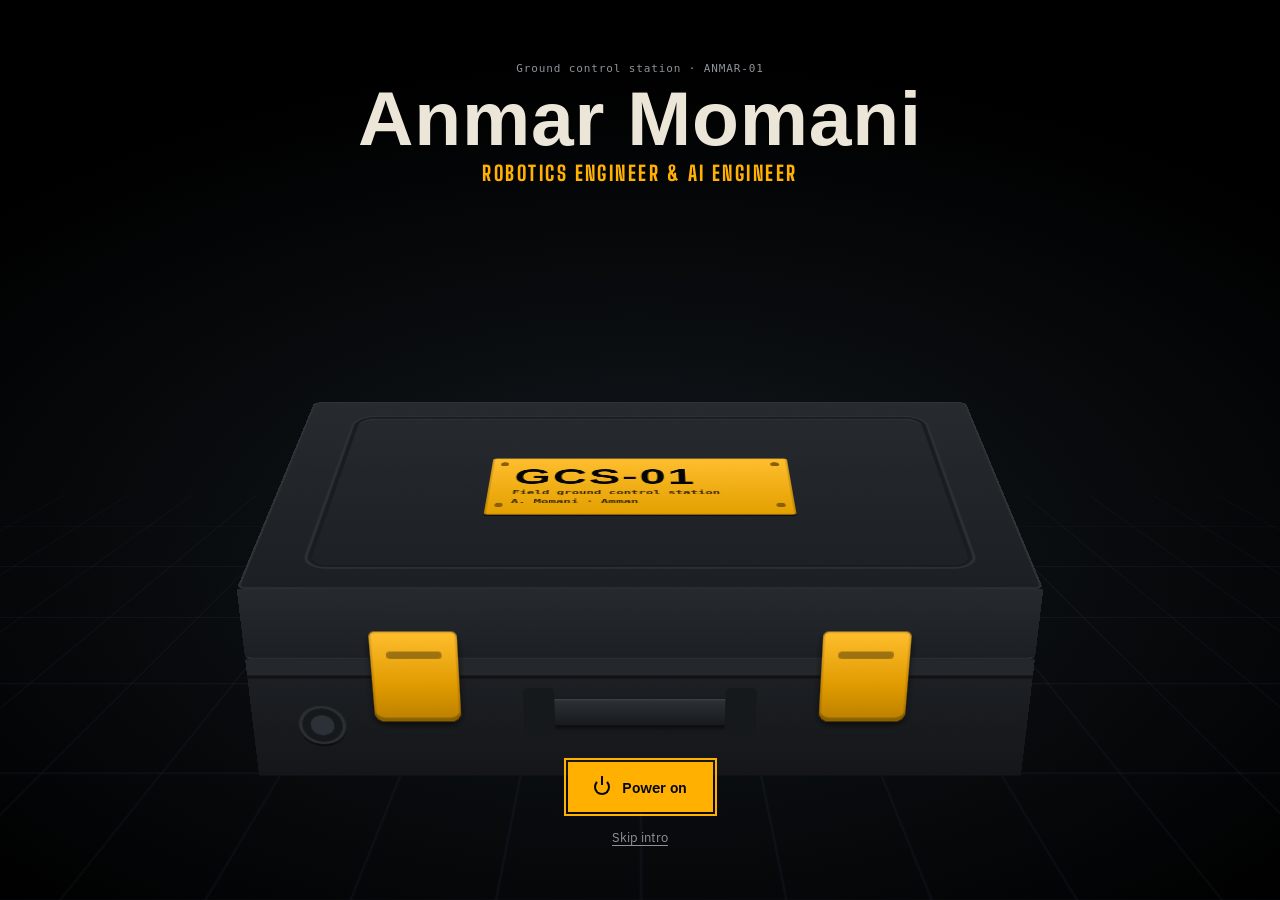
==== commit 800c08f0: "Rebuild the intro cyberdeck as a Pelican-style hard case Deep moulded shell with real side and front" ====
--- a/index.html
+++ b/index.html
@@ -22,7 +22,7 @@
 <noscript><style>
   .intro{display:none!important}
   .os{position:static!important;height:auto!important}
-  .desk,.wall-bg,.crt{display:none!important}
+  .desk,.map-bg,.crt{display:none!important}
   .win[hidden]{display:block!important}
   .win{position:static!important;width:auto!important;height:auto!important;max-width:1200px;margin:24px auto!important;resize:none!important}
   .win-ctl{display:none!important}
@@ -35,32 +35,33 @@
   <div class="cam" id="cam">
     <div class="rig" id="rig">
       <div class="base" aria-hidden="true">
-        <div class="base-top">
-          <div class="b-strip"><span class="led on"></span><span class="led"></span><span class="led amb"></span><b>GCS-01</b><em>ANMAR-01 / 31.95N 35.91E</em></div>
-          <div class="kbd" id="kbd"></div>
-          <div class="ball"></div>
-          <div class="b-hz"></div>
-          <i class="latch l1"></i><i class="latch l2"></i>
-        </div>
-      </div>
-      <div class="base-front" aria-hidden="true"><span class="port"></span><span class="port"></span><b>ROBOTICS · AI · FIELD UNIT</b><span class="vent"></span></div>
-      <div class="antenna" aria-hidden="true"><i></i></div>
+        <div class="deck">
+          <div class="deck-p">
+            <span class="screw s1"></span><span class="screw s2"></span><span class="screw s3"></span><span class="screw s4"></span>
+            <div class="d-strip"><span class="led on"></span><span class="led"></span><span class="led amb"></span><b>GCS-01</b><em>31.95N 35.91E</em></div>
+            <div class="kbd" id="kbd"></div>
+            <div class="ball"></div>
+            <div class="mb"><i></i><i></i></div>
+          </div>
+        </div>
+      </div>
+      <div class="wall b-front" aria-hidden="true">
+        <span class="valve"></span><span class="handle"></span>
+        <span class="latch l1"></span><span class="latch l2"></span>
+      </div>
+      <div class="wall b-side b-l" aria-hidden="true"></div><div class="wall b-side b-r" aria-hidden="true"></div>
       <div class="lid" id="lid">
         <div class="lid-in">
           <div class="bezel">
             <span class="screw s1"></span><span class="screw s2"></span><span class="screw s3"></span><span class="screw s4"></span>
             <div class="screen" id="dscreen"><pre class="boot-log" id="bootlog" aria-live="polite"></pre></div>
-            <span class="bz-lbl">CRT-9 · 640×480</span>
           </div>
         </div>
         <div class="lid-out" aria-hidden="true">
-          <div class="hz"></div>
-          <p class="shell-a">ANMAR MOMANI</p>
-          <p class="shell-b">ROBOTICS ENGINEER · AI ENGINEER</p>
-          <p class="shell-c">GCS-01 // HANDLE WITH CARE</p>
-          <div class="hz"></div>
-          <i class="rib r1"></i><i class="rib r2"></i><i class="rib r3"></i>
-        </div>
+          <div class="plate"><b>GCS-01</b><span>Field ground control station</span><span>A. Momani · Amman</span></div>
+        </div>
+        <div class="wall l-front" aria-hidden="true"></div>
+        <div class="wall l-side l-l" aria-hidden="true"></div><div class="wall l-side l-r" aria-hidden="true"></div>
       </div>
     </div>
   </div>
@@ -79,7 +80,7 @@
 
 <!-- ═════════ OS ═════════ -->
 <div class="os" id="os">
-  <canvas class="wall-bg" id="wf" aria-hidden="true"></canvas>
+  <canvas class="map-bg" id="map" aria-hidden="true"></canvas>
 
   <header class="sysbar">
     <span class="sb-brand"><b>GCS-01</b> Anmar Momani</span>
@@ -93,7 +94,6 @@
     <nav class="icons" aria-label="Applications">
       <button type="button" class="ico" data-open="operator"><svg viewBox="0 0 40 40" aria-hidden="true"><path d="M4 11V4h7M29 4h7v7M36 29v7h-7M11 36H4v-7"/><circle cx="20" cy="16" r="5"/><path d="M11 31c1.5-5 5-7 9-7s7.5 2 9 7"/></svg><span>Operator</span></button>
       <button type="button" class="ico" data-open="platform"><svg viewBox="0 0 40 40" aria-hidden="true"><rect x="7" y="13" width="26" height="12" rx="1"/><path d="M12 13v-4h9v4M27 9v4"/><circle cx="11" cy="29" r="4"/><circle cx="29" cy="29" r="4"/><circle cx="20" cy="29" r="4"/></svg><span>M.P.M.R</span></button>
-      <button type="button" class="ico" data-open="tracking"><svg viewBox="0 0 40 40" aria-hidden="true"><circle cx="20" cy="20" r="11"/><circle cx="20" cy="20" r="3"/><path d="M20 3v8M20 29v8M3 20h8M29 20h8"/></svg><span>Tracker</span></button>
       <button type="button" class="ico" data-open="feeds"><svg viewBox="0 0 40 40" aria-hidden="true"><rect x="4" y="7" width="15" height="11"/><rect x="21" y="7" width="15" height="11"/><rect x="4" y="22" width="15" height="11"/><rect x="21" y="22" width="15" height="11"/><circle cx="8" cy="11" r="1" class="fill"/></svg><span>Feeds</span></button>
       <button type="button" class="ico" data-open="work"><svg viewBox="0 0 40 40" aria-hidden="true"><rect x="6" y="5" width="28" height="30"/><path d="M11 12h4M18 12h11M11 19h4M18 19h11M11 26h4M18 26h11"/></svg><span>Register</span></button>
       <button type="button" class="ico" data-open="fikrbot"><svg viewBox="0 0 40 40" aria-hidden="true"><rect x="8" y="12" width="24" height="18" rx="2"/><path d="M20 12V6M17 5h6M4 19v6M36 19v6"/><circle cx="15" cy="20" r="2"/><circle cx="25" cy="20" r="2"/><path d="M15 26h10"/></svg><span>Fikr-Bot</span></button>
@@ -110,13 +110,18 @@
         <div>
           <p class="id-n">Anmar Momani <span lang="ar" dir="rtl">أنمار المومني</span></p>
           <p class="id-r">Robotics Engineer &amp; AI Engineer</p>
-          <p class="id-s"><i class="dot ok"></i>Available for work</p>
-        </div>
-      </div>
-      <div class="wdg spec-w" aria-hidden="true">
-        <p class="wdg-h"><span>Spectrum</span><b>91.700 MHz</b></p>
-        <canvas id="spec"></canvas>
-        <p class="wdg-f">Move across the wallpaper to transmit</p>
+          <p class="id-s"><i class="dot ok"></i>Available for engagements</p>
+        </div>
+      </div>
+      <div class="wdg tele" aria-hidden="true">
+        <p class="wdg-h"><span>R-01 · SCORP</span><b id="t-mode">Patrol</b></p>
+        <dl class="tele-g">
+          <div><dt>POS</dt><dd id="t-pos">31.9500 N 35.9100 E</dd></div>
+          <div><dt>HDG</dt><dd id="t-hdg">000°</dd></div>
+          <div><dt>SPD</dt><dd id="t-spd">0.0 m/s</dd></div>
+          <div><dt>WPT</dt><dd id="t-wpt">1 / 6</dd></div>
+          <div><dt>LINK</dt><dd>433.920 MHz</dd></div>
+        </dl>
       </div>
     </aside>
 
@@ -126,23 +131,23 @@
       <header class="win-bar"><h2 class="win-t" id="t-operator">Operator</h2><span class="win-f">144.800 MHz</span><div class="win-ctl"><button type="button" data-act="min" aria-label="Minimise">–</button><button type="button" data-act="max" aria-label="Maximise">▢</button><button type="button" data-act="close" aria-label="Close">✕</button></div></header>
       <div class="win-body">
         <div class="op">
-          <figure class="ir" id="ir">
-            <canvas id="ir-c" width="640" height="800" role="img" aria-label="Portrait of Anmar Momani, shown as a thermal image"></canvas>
-            <img id="ir-src" src="assets/portrait.jpg" alt="" hidden>
-            <div class="ir-hud" aria-hidden="true"><span class="ir-tl" id="ir-mode">LWIR · IRONBOW</span><span class="ir-x"></span><span class="ir-scale"><i></i></span></div>
-            <figcaption class="ir-tog" role="group" aria-label="Image mode"><button type="button" data-m="ir" aria-pressed="true">IR</button><button type="button" data-m="eo" aria-pressed="false">EO</button></figcaption>
+          <figure class="pf">
+            <img src="assets/portrait.jpg" alt="Anmar Momani" width="800" height="980">
+            <i class="c1"></i><i class="c2"></i><i class="c3"></i><i class="c4"></i>
+            <figcaption>Anmar Momani · Amman</figcaption>
           </figure>
           <div class="op-t">
             <p class="kicker">Anmar Momani <span lang="ar" dir="rtl">أنمار المومني</span></p>
             <h3 class="big">Robotics Engineer &amp; AI Engineer</h3>
-            <p class="lead">Autonomous ground robots, computer vision and Arabic-language AI, for places without a network: a greenhouse with no signal, a patrol route with no operator, an archive that can't leave the building, a classroom where the good material is all in English.</p>
+            <p class="lead">Full-stack engineer across autonomous systems, from CAD and fabrication through embedded electronics, ROS&nbsp;2 autonomy and computer vision to production AI. I own systems end to end: specify them, engineer the hardware, write the software, and stand behind them in the field.</p>
+            <p class="dim">Work spans defence-grade ground robotics, vision-guided targeting, RF sensing, off-grid water systems, and Arabic-language AI deployed for government and enterprise clients.</p>
             <dl class="facts">
-              <div><dt>Based</dt><dd>Amman, Jordan</dd></div>
+              <div><dt>Disciplines</dt><dd>Robotics · embedded · computer vision · AI and LLMs · RF · CAD and fabrication</dd></div>
               <div><dt>AI Engineer</dt><dd>Seagull AI Solutions, remote · 2024 – now</dd></div>
               <div><dt>Previously</dt><dd>AI &amp; Robotics Specialist, FB Group · 2025 – 2026</dd></div>
-              <div><dt>Founder</dt><dd>Fikr-Bot robotics school · 2025</dd></div>
-              <div><dt>Studying</dt><dd>BSc AI &amp; Data Science, Ajloun National University</dd></div>
-              <div><dt>Status</dt><dd class="ok">Available for work</dd></div>
+              <div><dt>Founder</dt><dd>Fikr-Bot</dd></div>
+              <div><dt>Based</dt><dd>Amman, Jordan</dd></div>
+              <div><dt>Status</dt><dd class="ok">Available for engagements</dd></div>
             </dl>
             <div class="acts"><button type="button" class="btn btn-hot" data-open="platform">Open M.P.M.R</button><button type="button" class="btn" data-open="contact">Open comms</button></div>
           </div>
@@ -176,9 +181,22 @@
             <div class="thumbs"><button type="button" data-full="assets/mpmr/08-crowd-a.jpg"><img src="assets/mpmr/08-crowd-a.jpg" alt="Crowd-control rover, front" loading="lazy"></button><button type="button" data-full="assets/mpmr/10-crowd-c.jpg"><img src="assets/mpmr/10-crowd-c.jpg" alt="Crowd-control rover with tank" loading="lazy"></button><button type="button" data-full="assets/mpmr/11-crowd-d.jpg"><img src="assets/mpmr/11-crowd-d.jpg" alt="Crowd-control rover, rear" loading="lazy"></button><button type="button" data-full="assets/mpmr/16-firedet.jpg"><img src="assets/mpmr/16-firedet.jpg" alt="Onboard fire detection" loading="lazy"></button><button type="button" data-full="assets/firedet.jpg"><img src="assets/firedet.jpg" alt="Fire detection on the operator screen" loading="lazy"></button><button type="button" data-full="assets/rover-3.jpg"><img src="assets/rover-3.jpg" alt="Crowd-control configuration" loading="lazy"></button></div></div>
         </div>
         <div class="stage" role="tabpanel" id="st-3" aria-labelledby="tb-3" hidden>
-          <figure class="st-img"><button type="button" data-full="assets/mpmr/14-scorp-c.jpg"><img src="assets/mpmr/14-scorp-c.jpg" alt="SCORP rover with pan-tilt turret" loading="lazy"></button><span class="hud-c">CONFIG 04/04</span></figure>
-          <div class="st-t"><h3>SCORP turret</h3><p>The current build. A stabilised pan-tilt turret that acquires a moving target and holds it, tested with a non-lethal platform. At FB Group I also led the design of a 4×4 reconnaissance rover with Jetson Orin autonomy and long-range teleop.</p>
-            <div class="thumbs"><button type="button" data-full="assets/mpmr/12-scorp-a.jpg"><img src="assets/mpmr/12-scorp-a.jpg" alt="SCORP, three-quarter view" loading="lazy"></button><button type="button" data-full="assets/mpmr/13-scorp-b.jpg"><img src="assets/mpmr/13-scorp-b.jpg" alt="SCORP turret close-up" loading="lazy"></button><button type="button" data-full="assets/scorp-wide.jpg"><img src="assets/scorp-wide.jpg" alt="SCORP on grass" loading="lazy"></button><button type="button" data-full="assets/rover-4.jpg"><img src="assets/rover-4.jpg" alt="SCORP configuration" loading="lazy"></button></div></div>
+          <div class="st-img" id="tracking">
+            <div class="cam-v" id="camv" role="img" aria-label="Interactive SCORP turret view. Move the pointer inside this panel to act as the target.">
+              <img src="assets/mpmr/13-scorp-b.jpg" alt="" class="camv-bg" loading="lazy">
+              <div class="camv-grid" aria-hidden="true"></div>
+              <div class="camv-tgt" id="tgt" aria-hidden="true"></div>
+              <div class="camv-ret" id="ret" aria-hidden="true"><i></i><i></i><i></i><i></i><span id="ret-lbl">TRK</span></div>
+              <div class="camv-read" aria-hidden="true"><span>PAN <b id="r-pan">+00.0°</b></span><span>TILT <b id="r-tilt">+00.0°</b></span><span>ERR <b id="r-err">000 px</b></span></div>
+              <div class="camv-mode" aria-hidden="true"><span id="r-mode">AUTO</span> · <b id="r-state">SEARCH</b></div>
+            </div>
+            <span class="hud-c">CONFIG 04/04 · TURRET VIEW</span>
+          </div>
+          <div class="st-t"><h3>SCORP turret</h3><p>The current build: a stabilised pan-tilt turret mounted on the M.P.M.R chassis. OpenCV and MediaPipe find the target in the frame, and the control loop drives pan and tilt to close the gap without overshooting, with projectile trajectory compensation. Tested with a non-lethal platform.</p>
+            <p class="dim">The turret view runs a damped-spring version of that loop. Your pointer is the target. Hold still and it locks; leave it and SCORP tracks a simulated contact.</p>
+            <ul class="mono-list"><li>Pi 5 · pan-tilt servo control</li><li>OpenCV and MediaPipe detection</li><li>Trajectory compensation</li></ul>
+            <div class="thumbs"><button type="button" data-full="assets/mpmr/14-scorp-c.jpg"><img src="assets/mpmr/14-scorp-c.jpg" alt="SCORP with pan-tilt turret" loading="lazy"></button><button type="button" data-full="assets/mpmr/12-scorp-a.jpg"><img src="assets/mpmr/12-scorp-a.jpg" alt="SCORP, three-quarter view" loading="lazy"></button><button type="button" data-full="assets/mpmr/13-scorp-b.jpg"><img src="assets/mpmr/13-scorp-b.jpg" alt="SCORP turret close-up" loading="lazy"></button><button type="button" data-full="assets/scorp-wide.jpg"><img src="assets/scorp-wide.jpg" alt="SCORP on grass" loading="lazy"></button><button type="button" data-full="assets/rover-4.jpg"><img src="assets/rover-4.jpg" alt="SCORP configuration" loading="lazy"></button></div>
+            <p class="dim small">At FB Group I also led the design of a 4×4 reconnaissance rover with Jetson Orin autonomy and long-range teleop.</p></div>
         </div>
         <div class="gcs">
           <button type="button" class="gcs-img" data-full="assets/dashboard.jpg"><img src="assets/dashboard.jpg" alt="Ground control dashboard: LIDAR polar map, camera feed, IMU and GPS readouts, drive controls" loading="lazy"></button>
@@ -191,40 +209,19 @@
       </div>
     </section>
 
-    <section class="win" id="tracking" data-f="915.000" data-w="1000" data-h="600" role="dialog" aria-labelledby="t-tracking" hidden>
-      <header class="win-bar"><h2 class="win-t" id="t-tracking">Tracker</h2><span class="win-f">915.000 MHz</span><div class="win-ctl"><button type="button" data-act="min" aria-label="Minimise">–</button><button type="button" data-act="max" aria-label="Maximise">▢</button><button type="button" data-act="close" aria-label="Close">✕</button></div></header>
-      <div class="win-body">
-        <div class="trk">
-          <div class="cam-v" id="camv" role="img" aria-label="Interactive tracking demo. Move the pointer inside this panel to act as the target.">
-            <img src="assets/mpmr/13-scorp-b.jpg" alt="" class="camv-bg" loading="lazy">
-            <div class="camv-grid" aria-hidden="true"></div>
-            <div class="camv-tgt" id="tgt" aria-hidden="true"></div>
-            <div class="camv-ret" id="ret" aria-hidden="true"><i></i><i></i><i></i><i></i><span id="ret-lbl">TRK</span></div>
-            <div class="camv-read" aria-hidden="true"><span>PAN <b id="r-pan">+00.0°</b></span><span>TILT <b id="r-tilt">+00.0°</b></span><span>ERR <b id="r-err">000 px</b></span></div>
-            <div class="camv-mode" aria-hidden="true"><span id="r-mode">AUTO</span> · <b id="r-state">SEARCH</b></div>
-          </div>
-          <div class="trk-t">
-            <h3>Acquire, follow, hold.</h3>
-            <p>SCORP and the vision-guided turret solve the same loop: find the target in the frame, measure how far off-centre it is, drive pan and tilt to close the gap without overshooting into oscillation.</p>
-            <p class="dim">This panel runs a damped-spring version of that loop. Your pointer is the target. Hold still and it locks. Leave it alone and it tracks a simulated contact.</p>
-            <ul class="mono-list"><li>OpenCV and MediaPipe detection</li><li>Pan-tilt servo control on a Pi 5</li><li>Projectile trajectory compensation</li></ul>
-          </div>
-        </div>
-      </div>
-    </section>
 
     <section class="win" id="feeds" data-f="1280.00" data-w="1100" data-h="700" role="dialog" aria-labelledby="t-feeds" hidden>
       <header class="win-bar"><h2 class="win-t" id="t-feeds">Feeds</h2><span class="win-f">1280.000 MHz</span><div class="win-ctl"><button type="button" data-act="min" aria-label="Minimise">–</button><button type="button" data-act="max" aria-label="Maximise">▢</button><button type="button" data-act="close" aria-label="Close">✕</button></div></header>
       <div class="win-body">
         <div class="wall">
-          <button type="button" class="feed f-a" data-v="assets/video/crowd-patrol.mp4" data-t="Patrol unit, public demonstration"><video src="assets/video/crowd-patrol.mp4" poster="assets/video/crowd-patrol.jpg" muted loop playsinline preload="none"></video><span class="feed-l"><b>CAM 01</b> Patrol unit · demonstration</span><span class="feed-tc">00:00:00</span></button>
-          <button type="button" class="feed f-b" data-v="assets/video/stage1-drive.mp4" data-t="Stage 1 drive test"><video src="assets/video/stage1-drive.mp4" poster="assets/video/stage1-drive.jpg" muted loop playsinline preload="none"></video><span class="feed-l"><b>CAM 02</b> Stage 1 drive</span><span class="feed-tc">00:00:00</span></button>
-          <button type="button" class="feed f-c" data-v="assets/video/skywell-a.mp4" data-t="Skywell dish tracking the sun"><video src="assets/video/skywell-a.mp4" poster="assets/video/skywell-a.jpg" muted loop playsinline preload="none"></video><span class="feed-l"><b>CAM 03</b> Skywell · sun tracking</span><span class="feed-tc">00:00:00</span></button>
-          <button type="button" class="feed f-d" data-v="assets/general/document_6037220728082801278.mp4" data-t="RTL-SDR capture at 91.7 MHz"><video src="assets/general/document_6037220728082801278.mp4" poster="assets/general/sdr.jpg" muted loop playsinline preload="none"></video><span class="feed-l"><b>RX 01</b> RTL-SDR · 91.7 MHz</span><span class="feed-tc">00:00:00</span></button>
-          <button type="button" class="feed f-e" data-v="assets/video/skywell-b.mp4" data-t="Skywell receiver close-up"><video src="assets/video/skywell-b.mp4" poster="assets/video/skywell-b.jpg" muted loop playsinline preload="none"></video><span class="feed-l"><b>CAM 04</b> Skywell · receiver</span><span class="feed-tc">00:00:00</span></button>
-          <button type="button" class="feed f-f" data-v="assets/general/cad.mp4" data-t="Fixed-wing airframe in CAD"><video src="assets/general/cad.mp4" poster="assets/general/cad.jpg" muted loop playsinline preload="none"></video><span class="feed-l"><b>CAD 01</b> Fixed-wing airframe</span><span class="feed-tc">00:00:00</span></button>
-        </div>
-        <p class="dim small">Select a feed to open it with sound and controls.</p>
+          <button type="button" class="feed f-a" data-v="assets/video/crowd-patrol.mp4" data-t="Patrol unit, public demonstration"><video src="assets/video/crowd-patrol.mp4" poster="assets/video/crowd-patrol.jpg" muted loop playsinline preload="none"></video><span class="feed-l"><b>CAM 01</b><strong>Autonomy &amp; SLAM</strong><em>Patrol unit · ROS 2 · LIDAR · sensor fusion</em></span><span class="feed-tc">00:00:00</span></button>
+          <button type="button" class="feed f-b" data-v="assets/video/stage1-drive.mp4" data-t="Stage 1 drive test"><video src="assets/video/stage1-drive.mp4" poster="assets/video/stage1-drive.jpg" muted loop playsinline preload="none"></video><span class="feed-l"><b>CAM 02</b><strong>Drive &amp; teleop control</strong><em>Stage 1 drive · Pi · motor drivers</em></span><span class="feed-tc">00:00:00</span></button>
+          <button type="button" class="feed f-c" data-v="assets/video/skywell-a.mp4" data-t="Skywell dish tracking the sun"><video src="assets/video/skywell-a.mp4" poster="assets/video/skywell-a.jpg" muted loop playsinline preload="none"></video><span class="feed-l"><b>CAM 03</b><strong>Control systems</strong><em>Skywell · ESP32 · servo sun tracking</em></span><span class="feed-tc">00:00:00</span></button>
+          <button type="button" class="feed f-d" data-v="assets/general/document_6037220728082801278.mp4" data-t="RTL-SDR capture at 91.7 MHz"><video src="assets/general/document_6037220728082801278.mp4" poster="assets/general/sdr.jpg" muted loop playsinline preload="none"></video><span class="feed-l"><b>RX 01</b><strong>RF &amp; signals</strong><em>RTL-SDR · 91.7 MHz capture</em></span><span class="feed-tc">00:00:00</span></button>
+          <button type="button" class="feed f-e" data-v="assets/video/skywell-b.mp4" data-t="Skywell receiver close-up"><video src="assets/video/skywell-b.mp4" poster="assets/video/skywell-b.jpg" muted loop playsinline preload="none"></video><span class="feed-l"><b>CAM 04</b><strong>Solar-thermal design</strong><em>Skywell receiver · ~90 °C distillation</em></span><span class="feed-tc">00:00:00</span></button>
+          <button type="button" class="feed f-f" data-v="assets/general/cad.mp4" data-t="Fixed-wing airframe in CAD"><video src="assets/general/cad.mp4" poster="assets/general/cad.jpg" muted loop playsinline preload="none"></video><span class="feed-l"><b>CAD 01</b><strong>CAD &amp; airframe design</strong><em>FreeCAD · fixed-wing UAV</em></span><span class="feed-tc">00:00:00</span></button>
+        </div>
+        <p class="dim small">Each feed is tagged with the skill it shows. Select one to open it with sound and controls.</p>
       </div>
     </section>
 
@@ -238,7 +235,7 @@
           <div class="reg-r" role="row"><span role="cell">R-02</span><span role="cell">Recon rover</span><span role="cell">4×4 reconnaissance rover with onboard autonomy and long-range teleop. Full spec authored at FB Group</span><span role="cell">Jetson Orin · ROS 2</span><span role="cell"><i class="st st-s">Designed</i></span></div>
           <a class="reg-r" role="row" href="projects/mpmr.html" data-img="assets/mpmr/05-ghrs-d.jpg"><span role="cell">R-03</span><span role="cell">GHRS</span><span role="cell">Greenhouse rover: row navigation, 6-DOF arm, on-board plant disease detection</span><span role="cell">EfficientNetV2-S · ROS 2</span><span role="cell"><i class="st st-s">Built</i></span></a>
           <div class="reg-r" role="row" data-img="assets/general/gen.jpg"><span role="cell">R-04</span><span role="cell">Search &amp; rescue rover</span><span role="cell">Detects people through obstructions with WiFi CSI sensing, plus depth camera and drone link</span><span role="cell">ESP32-S3 · WiFi CSI</span><span role="cell"><i class="st st-p">Prototype</i></span></div>
-          <div class="reg-r" role="row" data-img="assets/mpmr/13-scorp-b.jpg"><span role="cell">T-01</span><span role="cell">Vision-guided turret</span><span role="cell">Tracks targets and compensates for projectile trajectory</span><span role="cell">Pi 5 · OpenCV · MediaPipe</span><span role="cell"><i class="st st-s">Built</i></span></div>
+          <a class="reg-r" role="row" href="projects/mpmr.html" data-img="assets/mpmr/13-scorp-b.jpg"><span role="cell">R-01T</span><span role="cell">SCORP turret</span><span role="cell">Pan-tilt turret module for M.P.M.R: vision tracking with projectile trajectory compensation</span><span role="cell">Pi 5 · OpenCV · MediaPipe</span><span role="cell"><i class="st st-a">Active</i></span></a>
           <div class="reg-r" role="row" data-img="assets/general/cad.jpg"><span role="cell">A-01</span><span role="cell">Self-levelling wing UAV</span><span role="cell">Fixed-wing airframe with automatic wing-levelling stabilisation</span><span role="cell">FreeCAD · flight control</span><span role="cell"><i class="st st-p">Prototype</i></span></div>
           <div class="reg-r" role="row" data-img="assets/general/sdr.jpg"><span role="cell">S-01</span><span role="cell">Airspace monitor</span><span role="cell">Watches nearby airspace and pulls wireless sensor data off the air</span><span role="cell">RTL-SDR</span><span role="cell"><i class="st st-p">Prototype</i></span></div>
           <a class="reg-r" role="row" href="projects/skywell.html" data-img="assets/skywell/02-dish.jpg"><span role="cell">W-01</span><span role="cell">Skywell</span><span role="cell">Transportable water unit: sun-tracking solar distillation at ~90 °C plus atmospheric water generation</span><span role="cell">ESP32 · servo tracking</span><span role="cell"><i class="st st-a">In build</i></span></a>
@@ -284,13 +281,14 @@
     <section class="win" id="bench" data-f="2450.00" data-w="1040" data-h="680" role="dialog" aria-labelledby="t-bench" hidden>
       <header class="win-bar"><h2 class="win-t" id="t-bench">Bench</h2><span class="win-f">2450.000 MHz</span><div class="win-ctl"><button type="button" data-act="min" aria-label="Minimise">–</button><button type="button" data-act="max" aria-label="Maximise">▢</button><button type="button" data-act="close" aria-label="Close">✕</button></div></header>
       <div class="win-body">
+        <p class="lead">The bench, by skill. Each frame is tagged with what it took.</p>
         <div class="log">
-          <figure class="lg-a"><button type="button" data-full="assets/skywell/photo_6037220728542794288_y.jpg"><img src="assets/skywell/photo_6037220728542794288_y.jpg" alt="Workbench with rover drive base, Raspberry Pi, breadboard and laptop" loading="lazy"></button><figcaption>Drive base on the bench: Pi, motor drivers, breadboard, too many jumper wires.</figcaption></figure>
-          <figure class="lg-b"><button type="button" data-full="assets/general/portrait.jpg"><img src="assets/general/portrait.jpg" alt="FDM 3D printer" loading="lazy"></button><figcaption>Mounts, brackets and enclosures, designed in FreeCAD.</figcaption></figure>
-          <figure class="lg-c"><button type="button" data-full="assets/general/gen.jpg"><img src="assets/general/gen.jpg" alt="Desk at night with a WiFi sensing script and a drone being stripped" loading="lazy"></button><figcaption>WiFi sensing scripts, a drone mid-teardown.</figcaption></figure>
-          <figure class="lg-d"><button type="button" data-full="assets/skywell/rotatry design.jpg"><img src="assets/skywell/rotatry%20design.jpg" alt="Rotary mount prototype on grass" loading="lazy"></button><figcaption>Rotary mount for Skywell's dish.</figcaption></figure>
-          <figure class="lg-e"><button type="button" data-full="assets/skywell/cyber.jpg"><img src="assets/skywell/cyber.jpg" alt="Desk with monitor, keyboard and equipment case" loading="lazy"></button><figcaption>The night desk.</figcaption></figure>
-          <figure class="lg-f"><button type="button" data-full="assets/skywell/01-unit.jpg"><img src="assets/skywell/01-unit.jpg" alt="Skywell unit with mirrored dish and solar panel" loading="lazy"></button><figcaption>Skywell, field-assembled.</figcaption></figure>
+          <figure class="lg-a"><button type="button" data-full="assets/skywell/photo_6037220728542794288_y.jpg"><img src="assets/skywell/photo_6037220728542794288_y.jpg" alt="Workbench with rover drive base, Raspberry Pi, breadboard and laptop" loading="lazy"></button><figcaption><b>Embedded systems</b><span>Drive base on the bench: Pi, motor drivers, breadboard.</span><i>Raspberry Pi · ESP32 · wiring</i></figcaption></figure>
+          <figure class="lg-b"><button type="button" data-full="assets/general/portrait.jpg"><img src="assets/general/portrait.jpg" alt="FDM 3D printer" loading="lazy"></button><figcaption><b>CAD &amp; fabrication</b><span>Mounts and enclosures, printed in-house.</span><i>FreeCAD · FDM printing</i></figcaption></figure>
+          <figure class="lg-c"><button type="button" data-full="assets/general/gen.jpg"><img src="assets/general/gen.jpg" alt="Desk at night with a WiFi sensing script and a drone being stripped" loading="lazy"></button><figcaption><b>RF sensing &amp; UAVs</b><span>WiFi sensing scripts, a drone mid-teardown.</span><i>Python · WiFi CSI</i></figcaption></figure>
+          <figure class="lg-d"><button type="button" data-full="assets/skywell/rotatry design.jpg"><img src="assets/skywell/rotatry%20design.jpg" alt="Rotary mount prototype on grass" loading="lazy"></button><figcaption><b>Mechanical design</b><span>Rotary mount for Skywell’s dish.</span><i>Servo tracking</i></figcaption></figure>
+          <figure class="lg-e"><button type="button" data-full="assets/skywell/cyber.jpg"><img src="assets/skywell/cyber.jpg" alt="Desk with monitor, keyboard and equipment case" loading="lazy"></button><figcaption><b>Software &amp; Linux</b><span>The night desk.</span><i>Python · Rust · Linux</i></figcaption></figure>
+          <figure class="lg-f"><button type="button" data-full="assets/skywell/01-unit.jpg"><img src="assets/skywell/01-unit.jpg" alt="Skywell unit with mirrored dish and solar panel" loading="lazy"></button><figcaption><b>Systems integration</b><span>Skywell, field-assembled.</span><i>ESP32 · solar · AWG</i></figcaption></figure>
         </div>
       </div>
     </section>
--- a/assets/main.css
+++ b/assets/main.css
@@ -33,43 +33,49 @@
 .intro::before{content:"";position:absolute;inset:55% -20% -40%;background:repeating-linear-gradient(90deg,rgba(143,180,255,.05) 0 1px,transparent 1px 64px),repeating-linear-gradient(0deg,rgba(143,180,255,.05) 0 1px,transparent 1px 64px);transform:perspective(600px) rotateX(62deg);transform-origin:top;pointer-events:none}
 .intro.gone{opacity:0;pointer-events:none}
 .cam{position:absolute;inset:0;display:grid;place-items:center;perspective:1700px;transform-origin:50% 50%;transition:transform 1.05s cubic-bezier(.7,0,.25,1)}
-.rig{position:relative;width:100em;height:0;margin-top:14em;font-size:min(6.6px,.86vw);transform-style:preserve-3d;transform:rotateX(-26deg)}
+.rig{position:relative;width:100em;height:0;margin-top:4em;font-size:min(6.4px,.84vw);transform-style:preserve-3d;transform:rotateX(-26deg)}
 .rig *{transform-style:preserve-3d}
 
+/* Pelican-style hard case: moulded shell, walls with real depth, amber draw latches */
 .base{position:absolute;left:0;top:0;width:100em;height:56em;transform-origin:top;transform:rotateX(90deg)}
-.base-top{position:absolute;inset:0;border-radius:2.4em;background:linear-gradient(180deg,#1b2026,#12161a 60%,#0e1114);box-shadow:inset 0 0 0 .35em #252c33,inset 0 -1.2em 2em rgba(0,0,0,.5)}
-.b-strip{position:absolute;left:6em;right:6em;top:3.4em;height:6em;display:flex;align-items:center;gap:1.6em;padding:0 2em;border-radius:1em;background:#0a0d10;box-shadow:inset 0 0 0 .25em #20262d;font:500 2em/1 var(--mono);color:var(--mute2)}
-.b-strip b{font:900 1.4em/1 var(--stencil);color:var(--amber);letter-spacing:.06em}
-.b-strip em{font-style:normal;margin-left:auto;font-size:.8em}
-.led{width:.8em;height:.8em;border-radius:50%;background:#2a3036}
+.deck{position:absolute;inset:0;border-radius:1em;background:#1f2226;box-shadow:inset 0 0 0 .3em #2b3035}
+.deck-p{position:absolute;inset:3.6em;border-radius:.8em;background:linear-gradient(180deg,#13161a,#0e1114);box-shadow:inset 0 0 0 .4em #08090b,inset 0 0 0 .7em #262b31,inset 0 1.6em 2.4em rgba(0,0,0,.5)}
+.d-strip{position:absolute;left:4em;right:4em;top:3.4em;height:5em;display:flex;align-items:center;gap:1.4em;padding:0 2em;border-radius:.6em;background:#090b0d;box-shadow:inset 0 0 0 .2em #1e2329;font:500 1.8em/1 var(--mono);color:var(--mute2)}
+.d-strip b{font:900 1.3em/1 var(--stencil);color:var(--bone);letter-spacing:.08em}
+.d-strip em{font-style:normal;margin-left:auto;font-size:.85em}
+.led{width:.75em;height:.75em;border-radius:50%;background:#2a3036}
 .led.on{background:var(--green);box-shadow:0 0 1em var(--green)}
 .led.amb{background:var(--amber);box-shadow:0 0 1em var(--amber)}
-.kbd{position:absolute;left:6em;top:13em;width:68em;height:30em;display:grid;grid-template-columns:repeat(14,1fr);grid-template-rows:repeat(5,1fr);gap:.7em;padding:1.2em;border-radius:1.2em;background:#07090b}
-.kbd i{border-radius:.5em;background:linear-gradient(180deg,#2c333b,#1d2228);box-shadow:inset 0 -.35em 0 #12161a,0 .15em 0 #000}
+.kbd{position:absolute;left:4em;top:11.5em;width:62em;height:31em;display:grid;grid-template-columns:repeat(14,1fr);grid-template-rows:repeat(5,1fr);gap:.6em;padding:1.1em;border-radius:.6em;background:#07090b;box-shadow:inset 0 0 0 .2em #1a1f24}
+.kbd i{border-radius:.35em;background:linear-gradient(180deg,#2a3037,#1d2227);box-shadow:inset 0 -.35em 0 #121519,0 .15em 0 #000}
 .kbd i.k-a{background:linear-gradient(180deg,#ffbe2e,#c98a00);box-shadow:inset 0 -.35em 0 #8a5f00,0 .15em 0 #000}
-.kbd i.k-s{grid-column:span 6}
-.ball{position:absolute;right:7em;top:15em;width:15em;height:15em;border-radius:50%;background:radial-gradient(circle at 35% 30%,#3d4a58,#11161b 70%);box-shadow:0 0 0 1em #0a0d10,0 0 0 1.25em #262d34}
-.b-hz{position:absolute;left:0;right:0;bottom:0;height:5.5em;border-radius:0 0 2.4em 2.4em;background:repeating-linear-gradient(-45deg,var(--amber) 0 2.2em,#14171a 2.2em 4.4em);opacity:.9}
-.latch{position:absolute;bottom:1em;width:8em;height:3.4em;border-radius:.6em;background:#2a3138;box-shadow:inset 0 0 0 .3em #3a434c}
-.l1{left:12em}.l2{right:12em}
-.base-front{position:absolute;left:0;top:0;width:100em;height:8em;transform-origin:top;transform:translateZ(56em);display:flex;align-items:center;gap:2em;padding:0 4em;border-radius:0 0 2.4em 2.4em;background:linear-gradient(180deg,#14181c,#0a0c0f);box-shadow:inset 0 .3em 0 #2a3138}
-.base-front b{margin:0 auto;font:900 2.4em/1 var(--stencil);letter-spacing:.2em;color:#3a434c}
-.port{width:4em;height:1.6em;border-radius:.3em;background:#000;box-shadow:inset 0 0 0 .25em #2a3138}
-.vent{width:14em;height:3em;background:repeating-linear-gradient(90deg,#000 0 .6em,transparent .6em 1.4em)}
-.antenna{position:absolute;right:5em;top:-36em;width:1em;height:36em;transform:translateZ(2em)}
-.antenna i{position:absolute;inset:0;border-radius:.5em;background:linear-gradient(90deg,#1a1f24,#3b444d,#1a1f24)}
-.antenna i::after{content:"";position:absolute;left:-.6em;top:-1.6em;width:2.2em;height:2.2em;border-radius:50%;background:var(--orange);box-shadow:0 0 1.6em var(--orange);animation:blip 1.6s steps(2,jump-none) infinite}
-@keyframes blip{50%{opacity:.25}}
-
-.lid{position:absolute;left:0;top:-57.5em;width:100em;height:56em;transform-origin:bottom;--a:-90deg;transform:rotateX(var(--a));transition:transform 1.5s cubic-bezier(.2,.75,.2,1.05)}
-.intro.open .lid{--a:10deg}
-.intro.front .lid{--a:26deg;transition-duration:.65s;transition-timing-function:cubic-bezier(.4,0,.2,1)}
-.lid-in,.lid-out{position:absolute;inset:0;border-radius:2.4em;backface-visibility:hidden;-webkit-backface-visibility:hidden}
-.lid-in{background:linear-gradient(180deg,#171c21,#0f1215);box-shadow:inset 0 0 0 .35em #252c33}
-.bezel{position:absolute;inset:3.2em;border-radius:1.6em;background:#07090b;box-shadow:inset 0 0 0 .3em #1d2329}
+.kbd i.k-s{grid-column:span 8}
+.ball{position:absolute;right:7.5em;top:12.5em;width:14em;height:14em;border-radius:50%;background:radial-gradient(circle at 35% 30%,#3d4a58,#11161b 70%);box-shadow:0 0 0 1em #090b0d,0 0 0 1.2em #262b31}
+.mb{position:absolute;right:5.5em;top:31em;width:18em;height:9em;display:grid;grid-template-columns:1fr 1fr;gap:.8em}
+.mb i{border-radius:.4em;background:linear-gradient(180deg,#2a3037,#1d2227);box-shadow:inset 0 -.35em 0 #121519}
 .screw{position:absolute;width:1.4em;height:1.4em;border-radius:50%;background:radial-gradient(circle,#4a535c 30%,#22282e 70%)}
-.s1{left:1.2em;top:1.2em}.s2{right:1.2em;top:1.2em}.s3{left:1.2em;bottom:1.2em}.s4{right:1.2em;bottom:1.2em}
-.screen{position:absolute;inset:3.4em 4em 4.4em;border-radius:1.4em;overflow:hidden;background:radial-gradient(ellipse at 50% 45%,#0b0f0d,#020303 80%);box-shadow:inset 0 0 3em rgba(0,0,0,.9)}
+.s1{left:1.4em;top:1.4em}.s2{right:1.4em;top:1.4em}.s3{left:1.4em;bottom:1.4em}.s4{right:1.4em;bottom:1.4em}
+
+.wall{position:absolute;left:0;top:0}
+.b-front{width:100em;height:18em;transform:translateZ(56em);background:linear-gradient(180deg,#24282c 0 2.4em,#101214 2.4em 2.8em,#1c1f23 2.8em,#141619)}
+.b-side{width:56em;height:18em;transform-origin:left;transform:rotateY(-90deg);background:linear-gradient(180deg,#1b1e21 0 2.4em,#0c0e10 2.4em 2.8em,#121417 2.8em)}
+.b-l{left:0}.b-r{left:100em}
+.valve{position:absolute;left:6em;top:7em;width:6em;height:6em;border-radius:50%;background:radial-gradient(circle,#2c3137 35%,#16191c 37% 60%,#2a2f34 62%);box-shadow:0 .3em 0 #0a0b0d}
+.handle{position:absolute;left:37em;top:6em;width:26em;height:4em;border-radius:2em;background:linear-gradient(180deg,#2d3237,#17191c);box-shadow:0 .5em .8em rgba(0,0,0,.6),inset 0 .2em 0 #3a4046}
+.handle::before,.handle::after{content:"";position:absolute;top:-1.8em;width:4em;height:7.6em;border-radius:.8em;background:#16191c;z-index:-1}
+.handle::before{left:-2em}.handle::after{right:-2em}
+.latch{position:absolute;top:-4.5em;width:11em;height:13.5em;border-radius:.8em .8em 1.4em 1.4em;transform-origin:bottom;transform:translateZ(.5em);background:linear-gradient(180deg,#ffbe2e,#e09a00 60%,#b97f00);box-shadow:inset 0 -.6em 0 #8a5f00,inset 0 0 0 .25em rgba(0,0,0,.15),0 .6em 1em rgba(0,0,0,.6);transition:transform .35s cubic-bezier(.3,.7,.3,1)}
+.latch::before{content:"";position:absolute;left:2em;right:2em;top:3em;height:1em;border-radius:.5em;background:rgba(0,0,0,.35)}
+.l1{left:16em}.l2{right:16em}
+.intro.open .latch{transform:translateZ(.5em) translateY(4.5em)}
+
+.lid{position:absolute;left:0;top:-56.4em;width:100em;height:56em;transform-origin:bottom;--a:-90deg;transform:rotateX(var(--a));transition:transform 1.5s cubic-bezier(.2,.75,.2,1.05)}
+.intro.open .lid{--a:10deg;transition-delay:.3s}
+.intro.front .lid{--a:26deg;transition-duration:.65s;transition-delay:0s;transition-timing-function:cubic-bezier(.4,0,.2,1)}
+.lid-in,.lid-out{position:absolute;inset:0;border-radius:1em;backface-visibility:hidden;-webkit-backface-visibility:hidden}
+.lid-in{background:#1f2226;box-shadow:inset 0 0 0 .3em #2b3035}
+.bezel{position:absolute;inset:3.6em;border-radius:.8em;background:linear-gradient(180deg,#13161a,#0e1114);box-shadow:inset 0 0 0 .4em #08090b,inset 0 0 0 .7em #262b31}
+.screen{position:absolute;inset:3.6em 4.4em;border-radius:.6em;overflow:hidden;background:radial-gradient(ellipse at 50% 45%,#0b0f0d,#020303 80%);box-shadow:0 0 0 .8em #060708,inset 0 0 3em rgba(0,0,0,.9)}
 .screen::before{content:"";position:absolute;inset:0;background:repeating-linear-gradient(180deg,rgba(0,0,0,.35) 0 .25em,transparent .25em .55em);pointer-events:none;z-index:2}
 .screen::after{content:"";position:absolute;inset:0;background:#fff3d6;opacity:0;transform:scale(0,.004);z-index:3;pointer-events:none}
 .screen.on{background:radial-gradient(ellipse at 50% 45%,#1a1408,#060503 80%)}
@@ -77,14 +83,17 @@
 @keyframes crt-on{0%{opacity:1;transform:scale(0,.004)}40%{opacity:1;transform:scale(1,.004)}100%{opacity:0;transform:scale(1,1)}}
 .boot-log{position:absolute;inset:2.2em 2.6em;font:500 1.65em/1.5 var(--mono);color:var(--amber);text-shadow:0 0 .6em rgba(255,176,0,.6);white-space:pre-wrap;overflow:hidden}
 .boot-log .g{color:var(--green);text-shadow:0 0 .6em rgba(61,220,132,.6)}
-.bz-lbl{position:absolute;left:4em;bottom:1.2em;font:500 1.5em/1 var(--mono);color:#3a434c}
-.lid-out{transform:rotateX(180deg);display:flex;flex-direction:column;justify-content:center;gap:1.4em;padding:0 8em;background:linear-gradient(180deg,#1a1f24,#101316);box-shadow:inset 0 0 0 .35em #262d34;overflow:hidden}
-.lid-out .hz{height:3em;margin:0 -8em;background:repeating-linear-gradient(-45deg,var(--amber) 0 2.2em,#14171a 2.2em 4.4em);opacity:.85}
-.shell-a{font:900 9em/.9 var(--stencil);color:var(--bone);letter-spacing:.02em}
-.shell-b{font:800 3em/1 var(--disp);color:var(--amber);letter-spacing:.12em}
-.shell-c{font:500 1.8em/1 var(--mono);color:var(--mute2)}
-.rib{position:absolute;right:6em;width:22em;height:1.2em;border-radius:.6em;background:#0b0e11;box-shadow:inset 0 .2em 0 #262d34}
-.r1{top:14em}.r2{top:18em}.r3{top:22em}
+.lid-out{transform:translateZ(-10em) rotateX(180deg);background:linear-gradient(180deg,#272b30,#1c1f23);box-shadow:inset 0 0 0 .3em #2e3338}
+/* moulded reinforcement panel, the recognisable Pelican lid relief */
+.lid-out::before{content:"";position:absolute;inset:6em 8em;border-radius:2.4em;box-shadow:0 0 0 .6em #1a1d20,0 0 0 1em #2c3136,inset 0 .4em 0 rgba(255,255,255,.04)}
+.plate{position:absolute;left:50%;top:50%;width:42em;height:17em;transform:translate(-50%,-50%);display:flex;flex-direction:column;justify-content:center;gap:1em;padding:0 3.4em;border-radius:.6em;background:linear-gradient(180deg,#ffbe2e,#e3a000);box-shadow:inset 0 0 0 .25em rgba(0,0,0,.18),0 .4em 0 #0c0d0f}
+.plate::before,.plate::after{content:"";position:absolute;top:1.2em;width:1.2em;height:1.2em;border-radius:50%;background:#8a5f00;box-shadow:0 12.4em 0 #8a5f00}
+.plate::before{left:1.2em}.plate::after{right:1.2em}
+.plate b{font:900 6.6em/.9 var(--stencil);color:var(--ink);letter-spacing:.04em}
+.plate span{font:600 1.7em/1 var(--mono);color:#3a2800}
+.l-front{width:100em;height:10em;transform-origin:top;transform:rotateX(-90deg);background:linear-gradient(0deg,#262a2f,#1c1f23)}
+.l-side{width:10em;height:56em;transform-origin:left;transform:rotateY(90deg);background:#15181b}
+.l-l{left:.8em}.l-r{left:99.2em}
 
 .intro-ui{position:absolute;inset:max(7vh,28px) 0 max(5vh,22px);display:flex;flex-direction:column;justify-content:space-between;align-items:center;text-align:center;padding:0 16px;pointer-events:none;transition:opacity .4s,transform .4s}
 .intro-top,.intro-bot{display:flex;flex-direction:column;align-items:center;gap:10px;pointer-events:auto}
@@ -104,7 +113,7 @@
 .os{position:fixed;inset:0;display:grid;grid-template-rows:var(--sys) minmax(0,1fr) var(--task);background:var(--ink)}
 .os.on{animation:os-on .6s ease-out}
 @keyframes os-on{0%{filter:brightness(2.6) contrast(1.3)}100%{filter:none}}
-.wall-bg{position:absolute;left:0;right:0;top:var(--sys);bottom:var(--task);width:100%;height:calc(100% - var(--sys) - var(--task));contain:size;image-rendering:pixelated;opacity:.55}
+.map-bg{position:absolute;left:0;right:0;top:var(--sys);bottom:var(--task);width:100%;height:calc(100% - var(--sys) - var(--task));contain:size}
 .sysbar{position:relative;z-index:5;display:flex;align-items:center;gap:22px;padding:0 14px;background:rgba(5,6,7,.92);border-bottom:1px solid var(--line);font:400 11.5px/1 var(--mono);color:var(--mute)}
 .sb-brand{color:var(--bone);font-family:var(--sans);font-size:13px;font-weight:500}
 .sb-brand b{font:900 15px/1 var(--stencil);color:var(--amber);letter-spacing:.06em;margin-right:6px}
@@ -126,11 +135,12 @@
 .id-n [lang]{display:block;margin-top:4px;font:700 14px/1.2 var(--ar);text-transform:none;letter-spacing:0;color:var(--bone2)}
 .id-r{margin-top:6px;font:500 12px/1.3 var(--mono);color:var(--amber)}
 .id-s{margin-top:6px;font-size:12px;color:var(--mute)}
-.spec-w{padding:10px 12px}
-.wdg-h{display:flex;justify-content:space-between;font:400 11px/1 var(--mono);color:var(--mute)}
+.tele{padding:10px 12px}
+.wdg-h{display:flex;justify-content:space-between;font:400 11px/1 var(--mono);color:var(--mute);margin-bottom:6px}
+.tele-g div{display:flex;justify-content:space-between;gap:10px;padding:5px 0;border-top:1px solid var(--line);font:400 11.5px/1.2 var(--mono)}
+.tele-g dt{color:var(--mute2)}
+.tele-g dd{color:var(--bone);font-variant-numeric:tabular-nums}
 .wdg-h b{font-weight:500;color:var(--amber)}
-.spec-w canvas{width:100%;height:70px;margin:8px 0 6px;contain:size}
-.wdg-f{font:400 10.5px/1.3 var(--mono);color:var(--mute2)}
 .taskbar{position:relative;z-index:5;display:flex;align-items:center;gap:8px;padding:0 8px;background:rgba(5,6,7,.94);border-top:1px solid var(--line)}
 .tb-start{display:grid;place-items:center;height:32px;padding:0 12px;background:var(--amber);color:var(--ink)}
 .tb-start b{font:900 16px/1 var(--stencil);letter-spacing:.06em}
@@ -194,21 +204,13 @@
 
 /* operator */
 .op{display:grid;grid-template-columns:minmax(0,5fr) minmax(0,7fr);gap:26px;align-items:start}
-.ir{position:relative;aspect-ratio:4/5;background:#02030a;border:1px solid var(--line2)}
-.ir canvas{width:100%;height:100%}
-.ir-hud{position:absolute;inset:0;pointer-events:none;font:400 10.5px/1 var(--mono);color:var(--bone2)}
-.ir-tl{position:absolute;top:10px;left:10px}
-.ir-x{position:absolute;left:50%;top:27%;width:48px;height:48px;transform:translate(-50%,-50%);border:1px solid rgba(236,230,216,.55)}
-.ir-x::before,.ir-x::after{content:"";position:absolute;background:rgba(236,230,216,.55)}
-.ir-x::before{left:50%;top:-12px;bottom:-12px;width:1px}
-.ir-x::after{top:50%;left:-12px;right:-12px;height:1px}
-.ir-scale{position:absolute;right:10px;top:32px;bottom:56px;width:7px}
-.ir-scale i{position:absolute;inset:0;background:linear-gradient(0deg,#04060c,#0d2a7a 22%,#2f6bff 40%,#4a2350 55%,#ff5a1f 70%,#ffb000 85%,#fff1cf)}
-.ir.eo .ir-scale{display:none}
-.ir-tog{position:absolute;left:10px;bottom:10px;display:flex;border:1px solid var(--line2);background:rgba(5,6,7,.8)}
-.ir-tog button{min-width:46px;min-height:34px;font:500 12px/1 var(--mono);color:var(--mute)}
-.ir-tog button[aria-pressed="true"]{background:var(--amber);color:var(--ink)}
-@container (max-width:620px){.op{grid-template-columns:1fr}.ir{max-width:340px}}
+.pf{position:relative;border:1px solid var(--line2);background:var(--ink2);padding:8px}
+.pf img{width:100%;height:auto;aspect-ratio:800/980;object-fit:cover;filter:saturate(.9) contrast(1.04)}
+.pf i{position:absolute;width:14px;height:14px;border:0 solid var(--amber)}
+.pf .c1{top:0;left:0;border-width:2px 0 0 2px}.pf .c2{top:0;right:0;border-width:2px 2px 0 0}
+.pf .c3{bottom:0;left:0;border-width:0 0 2px 2px}.pf .c4{bottom:0;right:0;border-width:0 2px 2px 0}
+.pf figcaption{margin-top:8px;font:400 11px/1 var(--mono);color:var(--mute)}
+@container (max-width:620px){.op{grid-template-columns:1fr}.pf{max-width:340px}}
 
 /* platform */
 .tabs{display:flex;flex-wrap:wrap;gap:6px;margin:18px 0 14px}
@@ -219,6 +221,8 @@
 .stage{display:grid;grid-template-columns:minmax(0,7fr) minmax(0,5fr);gap:22px;align-items:start}
 .st-img{position:relative;border:1px solid var(--line2)}
 .st-img button{display:block;width:100%}
+.st-img .cam-v{border:0}
+.st-img .hud-c{top:auto;bottom:10px;left:auto;right:10px}
 .st-img img{width:100%;aspect-ratio:4/3;object-fit:cover}
 .hud-c{position:absolute;left:10px;top:10px;padding:5px 7px;background:rgba(5,6,7,.75);font:500 11px/1 var(--mono);color:var(--amber);pointer-events:none}
 .st-t h3{font:800 26px/1 var(--disp);color:var(--bone);text-transform:uppercase;margin-bottom:10px}
@@ -230,9 +234,7 @@
 .cap b{color:var(--bone);font-weight:600}
 @container (max-width:680px){.stage,.gcs{grid-template-columns:1fr}}
 
-/* tracker */
-.trk{display:grid;grid-template-columns:minmax(0,7fr) minmax(0,4fr);gap:22px;align-items:start}
-.trk-t h3{font:800 28px/1 var(--disp);color:var(--bone);text-transform:uppercase;margin-bottom:12px}
+/* SCORP turret view */
 .cam-v{position:relative;aspect-ratio:16/10;overflow:hidden;background:#06080b;border:1px solid var(--line2);cursor:none;touch-action:none}
 .camv-bg{position:absolute;inset:0;width:100%;height:100%;object-fit:cover;opacity:.3;filter:grayscale(1) contrast(1.2) brightness(.8)}
 .camv-grid{position:absolute;inset:0;background:linear-gradient(rgba(143,180,255,.09) 1px,transparent 1px) 0 0/10% 10%,linear-gradient(90deg,rgba(143,180,255,.09) 1px,transparent 1px) 0 0/10% 10%,radial-gradient(ellipse at center,transparent 50%,rgba(5,6,7,.75) 100%)}
@@ -253,7 +255,6 @@
 .camv-mode{position:absolute;right:12px;top:12px;font:400 11px/1 var(--mono);color:var(--mute)}
 .camv-mode b{font-weight:500;color:var(--ice)}
 .camv-mode b.lock{color:var(--orange)}
-@container (max-width:700px){.trk{grid-template-columns:1fr}}
 
 /* feeds */
 .wall{display:grid;grid-template-columns:repeat(6,minmax(0,1fr));grid-auto-rows:clamp(110px,15cqi,190px);gap:6px}
@@ -262,8 +263,10 @@
 .feed video{position:absolute;inset:0;width:100%;height:100%;object-fit:cover;filter:saturate(.75) contrast(1.08)}
 .feed::after{content:"";position:absolute;inset:0;background:repeating-linear-gradient(180deg,rgba(0,0,0,.18) 0 1px,transparent 1px 3px),linear-gradient(180deg,rgba(5,6,7,.55),transparent 30%,transparent 70%,rgba(5,6,7,.7));pointer-events:none}
 .feed-l,.feed-tc{position:absolute;z-index:1;font:400 11px/1.3 var(--mono);color:var(--bone2)}
-.feed-l{left:9px;bottom:9px;right:70px}
-.feed-l b{display:block;font-weight:500;color:var(--amber);margin-bottom:2px}
+.feed-l{left:9px;bottom:9px;right:9px}
+.feed-l b{display:block;font-weight:500;color:var(--amber);margin-bottom:3px}
+.feed-l strong{display:block;font:800 15px/1.05 var(--disp);color:var(--bone);text-transform:uppercase;letter-spacing:.03em}
+.feed-l em{display:block;margin-top:3px;font-style:normal;font-size:10.5px;color:var(--mute);white-space:nowrap;overflow:hidden;text-overflow:ellipsis}
 .feed-tc{right:9px;top:9px;color:var(--bone)}
 .feed-tc::before{content:"";display:inline-block;width:6px;height:6px;margin-right:6px;border-radius:50%;background:var(--orange);vertical-align:1px;animation:blip 1.4s steps(2,jump-none) infinite}
 .f-a{grid-column:1/5;grid-row:span 2}.f-b{grid-column:5/6;grid-row:span 2}.f-c{grid-column:6/7;grid-row:span 2}
@@ -318,12 +321,14 @@
 .posters img{width:100%;height:auto}
 
 /* bench */
-.log{display:grid;grid-template-columns:repeat(12,minmax(0,1fr));grid-auto-rows:clamp(80px,11cqi,140px);gap:8px}
+.log{margin-top:16px;display:grid;grid-template-columns:repeat(12,minmax(0,1fr));grid-auto-rows:clamp(80px,11cqi,140px);gap:8px}
 .log figure{position:relative;overflow:hidden;border:1px solid var(--line2);background:var(--ink2)}
 .log button{position:absolute;inset:0}
 .log img{width:100%;height:100%;object-fit:cover;filter:saturate(.85);transition:transform .6s cubic-bezier(.2,.7,.2,1)}
 .log figure:hover img{transform:scale(1.04)}
-.log figcaption{position:absolute;left:0;right:0;bottom:0;padding:24px 10px 8px;background:linear-gradient(180deg,transparent,rgba(5,6,7,.9));font-size:12.5px;line-height:1.35;color:var(--bone);pointer-events:none}
+.log figcaption{position:absolute;left:0;right:0;bottom:0;padding:30px 10px 9px;background:linear-gradient(180deg,transparent,rgba(5,6,7,.94) 45%);font-size:12.5px;line-height:1.35;color:var(--bone2);pointer-events:none}
+.log figcaption b{display:block;font:800 16px/1 var(--disp);color:var(--amber);text-transform:uppercase;letter-spacing:.04em;margin-bottom:4px}
+.log figcaption i{display:block;margin-top:4px;font:400 10.5px/1.2 var(--mono);font-style:normal;color:var(--mute)}
 .lg-a{grid-column:1/6;grid-row:span 3}.lg-b{grid-column:6/9;grid-row:span 3}.lg-c{grid-column:9/13;grid-row:span 2}
 .lg-d{grid-column:9/11;grid-row:span 2}.lg-e{grid-column:11/13;grid-row:span 2}.lg-f{grid-column:1/9;grid-row:span 1}
 .lg-f img{object-position:center 60%}
